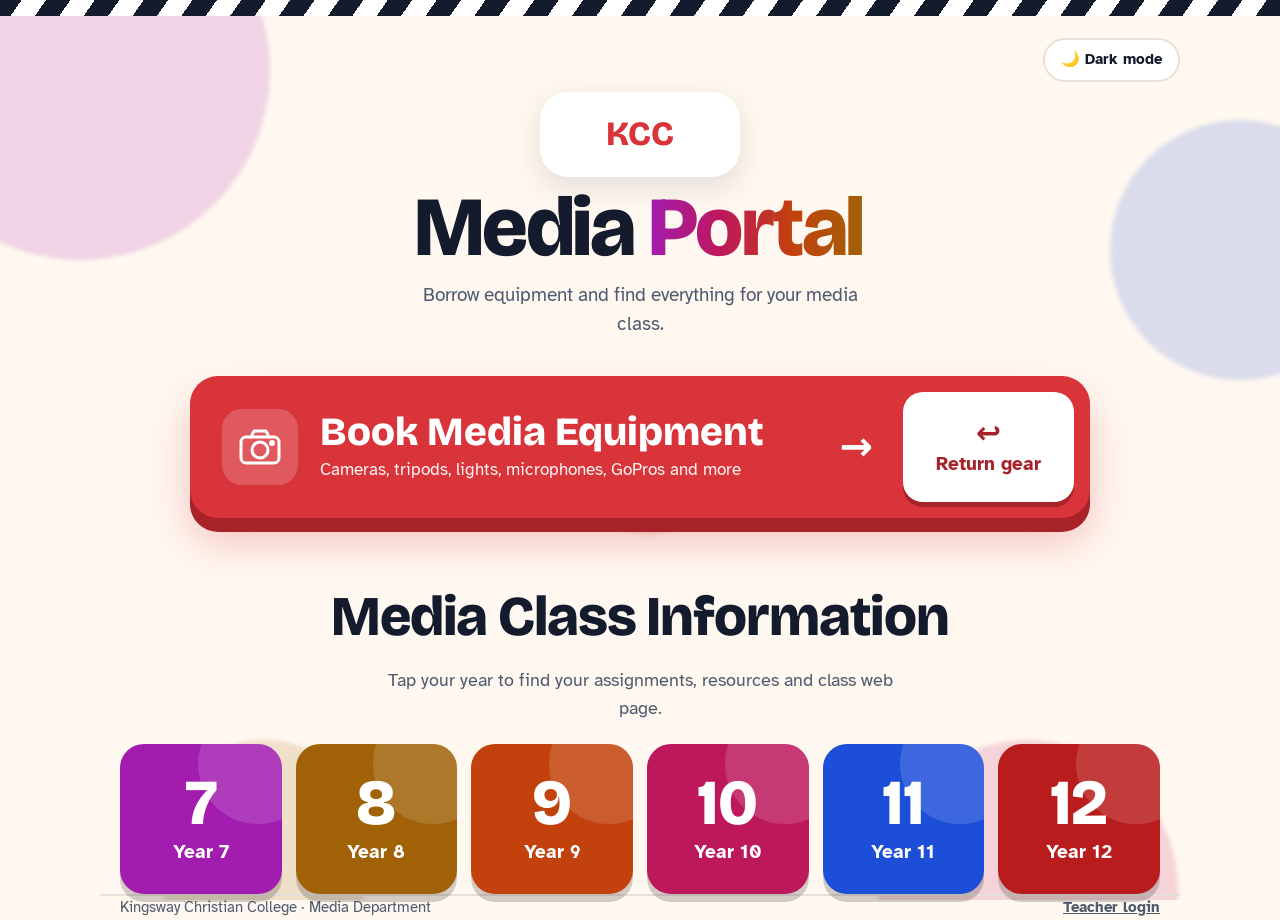
==== public/index.html @ 5bc5a053 "Centre year numbers and names" ====
<!DOCTYPE html>
<html lang="en-AU">
<head>
<meta charset="utf-8">
<meta name="viewport" content="width=device-width, initial-scale=1, viewport-fit=cover">
<title>KCC Media Portal</title>
<meta name="description" content="Kingsway Christian College Media Portal: book media equipment and find your year's media resources.">
<meta name="theme-color" content="#FFF8F0">
<link rel="preconnect" href="https://fonts.googleapis.com">
<link rel="preconnect" href="https://fonts.gstatic.com" crossorigin>
<link href="https://fonts.googleapis.com/css2?family=Bricolage+Grotesque:opsz,wght@12..96,600;12..96,800&family=Atkinson+Hyperlegible:wght@400;700&display=swap" rel="stylesheet">
<style>
/* =================================================================
   EASY EDITS
   - Year colours: change the --yN values below.
   - Links for each year: edit YEARS in the script at the bottom.
   - Logo: upload your school logo to the site as  kcc-logo.png
   ================================================================= */
:root{
  --y7:#A21CAF; --y7-soft:#FBE8FD;   /* magenta  */
  --y8:#A16207; --y8-soft:#FEF6D8;   /* gold     */
  --y9:#C2410C; --y9-soft:#FFEDE3;   /* orange   */
  --y10:#BE185D; --y10-soft:#FDE7F1; /* pink     */
  --y11:#1D4ED8; --y11-soft:#E4ECFE; /* blue     */
  --y12:#B91C1C; --y12-soft:#FDE6E6; /* red      */
  --staff:#334155; --staff-soft:#E8ECF2;

  --bg:#FFF8F0; --surface:#FFFFFF; --ink:#141B2D; --muted:#4E5A6E; --line:#E6E0D8;
  --brand:#D8343A; --brand-dark:#A8222A;
  --accent:var(--brand); --accent-soft:#FDEBEC;
  --display:"Bricolage Grotesque","Segoe UI",system-ui,sans-serif;
  --body:"Atkinson Hyperlegible","Segoe UI",system-ui,sans-serif;
  box-sizing:border-box;
  padding-top:env(safe-area-inset-top,0px); padding-bottom:env(safe-area-inset-bottom,0px);
}
@media (prefers-color-scheme: dark){
  :root:not([data-theme="light"]){
    --bg:#12141C; --surface:#1C2030; --ink:#F3F4F8; --muted:#B5BCCB; --line:#2E3447;
    --y7-soft:#3A1840; --y8-soft:#3A2E10; --y9-soft:#3F2010; --y10-soft:#3E1528; --y11-soft:#172649; --y12-soft:#3E1616; --staff-soft:#283042;
    --accent-soft:#3A1E21;
  }
}
:root[data-theme="dark"]{
  --bg:#12141C; --surface:#1C2030; --ink:#F3F4F8; --muted:#B5BCCB; --line:#2E3447;
  --y7-soft:#3A1840; --y8-soft:#3A2E10; --y9-soft:#3F2010; --y10-soft:#3E1528; --y11-soft:#172649; --y12-soft:#3E1616; --staff-soft:#283042;
  --accent-soft:#3A1E21;
}
*,*::before,*::after{box-sizing:border-box}
html{scroll-padding-top:env(safe-area-inset-top,0px)}
body{margin:0;background:var(--bg);color:var(--ink);font-family:var(--body);font-size:18px;line-height:1.55;overflow-x:hidden}
a{color:inherit}
:focus-visible{outline:4px solid var(--ink);outline-offset:3px;border-radius:8px}
.skip{position:absolute;left:12px;top:-60px;background:var(--ink);color:var(--bg);padding:10px 16px;border-radius:10px;z-index:10;font-weight:700}
.skip:focus{top:12px}

/* playful background shapes */
.bg-shapes{position:fixed;inset:0;z-index:-1;pointer-events:none;overflow:hidden}
.bg-shapes span{position:absolute;border-radius:50%;opacity:.16;filter:blur(2px)}
.bg-shapes .s1{width:380px;height:380px;background:var(--y7);top:-120px;left:-110px}
.bg-shapes .s2{width:260px;height:260px;background:var(--y11);top:120px;right:-90px}
.bg-shapes .s3{width:220px;height:220px;background:var(--y8);bottom:-60px;left:12%}
.bg-shapes .s4{width:300px;height:300px;background:var(--y10);bottom:-140px;right:8%}
.bg-shapes .s5{width:120px;height:120px;background:var(--y9);top:46%;left:46%}

.slate{height:16px;background:repeating-linear-gradient(-55deg,var(--ink) 0 20px,#fff 20px 40px)}
.wrap{max-width:1080px;margin:0 auto;padding:0 20px}

/* header */
header.top{padding:22px 0 0}
.toprow{display:flex;justify-content:flex-end;gap:10px}
.mode{border:2px solid var(--line);background:var(--surface);color:var(--ink);border-radius:999px;padding:8px 16px;font:inherit;font-size:15px;font-weight:700;cursor:pointer;min-height:44px}
.hero{text-align:center;padding:10px 0 6px}
.logo{width:200px;margin:0 auto 10px;border-radius:28px;background:#fff;box-shadow:0 10px 30px rgba(20,27,45,.12);display:grid;place-items:center;overflow:hidden;padding:16px 18px}
.logo img{display:block;width:100%;height:auto}
@media (max-width:560px){.logo{width:150px;padding:12px 14px}}
.logo .fallback{font-family:var(--display);font-weight:800;font-size:34px;color:var(--brand)}
.school{font-weight:700;letter-spacing:.14em;text-transform:uppercase;font-size:14px;color:var(--muted);margin:0}
h1{font-family:var(--display);font-weight:800;font-size:clamp(42px,8vw,84px);line-height:.98;letter-spacing:-.03em;margin:6px 0 12px}
h1 .pop{display:inline-block;background:linear-gradient(90deg,var(--y7),var(--y10),var(--y9),var(--y8));-webkit-background-clip:text;background-clip:text;color:transparent;padding-right:.04em}
.tag{max-width:40ch;margin:0 auto;color:var(--muted);font-size:19px}

/* the big booking button */
.book{display:grid;grid-template-columns:4fr 1fr;align-items:stretch;gap:14px;margin:30px auto 10px;max-width:900px;
  background:var(--brand);border-radius:28px;padding:16px;
  box-shadow:0 14px 0 var(--brand-dark),0 24px 40px rgba(216,52,58,.28)}
.book a{text-decoration:none;color:#fff}
.book-main{flex:1;display:flex;align-items:center;gap:22px;padding:14px 16px;border-radius:20px;min-height:110px;transition:background .12s, transform .12s}
.book-main:hover{background:rgba(255,255,255,.08)}
.book-main:active{transform:translateY(3px)}
.book .ic{width:76px;height:76px;flex:none;border-radius:20px;background:rgba(255,255,255,.18);display:grid;place-items:center}
.book .ic svg{width:48px;height:48px}
.book .txt{flex:1;text-align:left}
.book b{display:block;font-family:var(--display);font-weight:800;font-size:clamp(26px,4.4vw,40px);line-height:1.05}
.book small{display:block;font-size:17px;opacity:.95;margin-top:4px}
.book .go{font-size:40px;font-weight:800;flex:none}
.book-return{display:flex;flex-direction:column;align-items:center;justify-content:center;gap:6px;text-align:center;background:#fff;color:var(--brand-dark)!important;font-weight:800;font-size:19px;line-height:1.15;border-radius:20px;padding:12px 10px;min-height:64px;box-shadow:0 5px 0 var(--brand-dark);transition:transform .12s, box-shadow .12s}
.book-return span{font-size:30px;line-height:1}
.book-return:hover{transform:translateY(-1px)}
.book-return:active{transform:translateY(4px);box-shadow:0 1px 0 var(--brand-dark)}
.book a:focus-visible{outline:4px solid #fff;outline-offset:3px}
.quick{display:flex;justify-content:center;gap:12px;flex-wrap:wrap;margin:22px 0 0}
.quick a{display:inline-flex;align-items:center;gap:8px;background:var(--surface);border:2px solid var(--line);border-radius:999px;padding:12px 20px;text-decoration:none;font-weight:700;min-height:50px}
.quick a:hover{border-color:var(--ink)}

/* years */
section{padding:46px 0 0}
.big-h{font-size:clamp(34px,5.5vw,56px)!important}
h2{font-family:var(--display);font-weight:800;font-size:clamp(28px,4vw,40px);letter-spacing:-.02em;margin:0 0 6px;text-align:center}
.sub{color:var(--muted);text-align:center;margin:0 auto 22px;max-width:46ch}
.years{display:grid;grid-template-columns:repeat(auto-fill,minmax(150px,1fr));gap:14px}
@media (min-width:980px){.years{grid-template-columns:repeat(6,1fr)}}
.yr{appearance:none;border:0;cursor:pointer;font:inherit;text-align:center;align-items:center;border-radius:24px;padding:18px 18px 16px;min-height:150px;
  background:var(--c);color:#fff;display:flex;flex-direction:column;justify-content:center;gap:6px;position:relative;overflow:hidden;
  box-shadow:0 8px 0 rgba(0,0,0,.18);transition:transform .12s, box-shadow .12s}
.yr::after{content:"";position:absolute;width:120px;height:120px;border-radius:50%;background:rgba(255,255,255,.14);right:-36px;top:-40px}
.yr:hover{transform:translateY(-3px) rotate(-.6deg)}
.yr:active{transform:translateY(5px);box-shadow:0 3px 0 rgba(0,0,0,.18)}
.yr .num{font-family:var(--display);font-weight:800;font-size:64px;line-height:.9}
.yr .lbl{font-weight:700;font-size:19px}
.yr .lbl small{display:block;font-weight:400;font-size:14px;opacity:.95}
.yr[aria-pressed="true"]{outline:5px solid var(--ink);outline-offset:4px}

/* year panel */
.panel{margin-top:26px;border-radius:28px;background:var(--panel-soft,var(--surface));border:3px solid var(--panel-c,var(--line));padding:26px;display:none}
.panel.show{display:block;animation:pop .25s ease}
@keyframes pop{from{transform:translateY(8px);opacity:0}to{transform:none;opacity:1}}
.panel-head{display:flex;align-items:center;gap:16px;flex-wrap:wrap}
.badge{width:64px;height:64px;border-radius:18px;background:var(--panel-c);color:#fff;display:grid;place-items:center;font-family:var(--display);font-weight:800;font-size:30px;flex:none}
.panel h3{font-family:var(--display);font-weight:800;font-size:30px;margin:0;line-height:1.05}
.panel h3 small{display:block;font-family:var(--body);font-weight:400;font-size:16px;color:var(--muted);margin-top:4px}
.panel .book-yr{margin-left:auto;display:inline-flex;align-items:center;gap:10px;background:var(--panel-c);color:#fff;text-decoration:none;font-weight:700;border-radius:16px;padding:14px 22px;min-height:56px;font-size:18px;box-shadow:0 6px 0 rgba(0,0,0,.2)}
.panel .book-yr:active{transform:translateY(4px);box-shadow:0 2px 0 rgba(0,0,0,.2)}
.sec{font-family:var(--display);font-size:20px;margin:22px 0 0}
.cards{display:grid;grid-template-columns:repeat(auto-fill,minmax(230px,1fr));gap:14px;margin-top:10px}
.card{background:var(--surface);border-radius:20px;padding:18px;border:2px solid var(--line);text-decoration:none;display:block}
a.card:hover{border-color:var(--panel-c)}
.card .k{font-size:13px;font-weight:700;text-transform:uppercase;letter-spacing:.08em;color:var(--panel-c)}
:root[data-theme="dark"] .card .k{color:var(--ink)}
.card b{display:block;font-family:var(--display);font-size:20px;margin:4px 0 2px}
.card p{margin:0;color:var(--muted);font-size:16px}
.empty-card{border-style:dashed;background:transparent}

footer{margin:56px 0 30px;padding-top:20px;border-top:2px solid var(--line);display:flex;justify-content:space-between;gap:12px;flex-wrap:wrap;color:var(--muted);font-size:15px}
footer a{font-weight:700}
@media (max-width:560px){
  .book{grid-template-columns:1fr;padding:12px;gap:10px}
  .book-main{gap:14px;padding:10px;min-height:0;width:100%}
  .book-return{flex-direction:row;gap:10px;min-height:60px}
  .book-return span{font-size:22px}
  .book .go{display:none}
  .book .ic{width:60px;height:60px}
  .panel{padding:18px}
  .panel .book-yr{margin-left:0;width:100%;justify-content:center}
  .yr{min-height:124px}.yr .num{font-size:52px}
}
@media (prefers-reduced-motion:reduce){*{animation:none!important;transition:none!important}}
</style>
</head>
<body>
<a class="skip" href="#main">Skip to content</a>
<div class="bg-shapes" aria-hidden="true"><span class="s1"></span><span class="s2"></span><span class="s3"></span><span class="s4"></span><span class="s5"></span></div>
<div class="slate" aria-hidden="true"></div>

<header class="top wrap">
  <div class="toprow"><button class="mode" id="mode" aria-label="Switch light or dark mode">🌙 Dark mode</button></div>
  <div class="hero">
    <div class="logo"><img src="/kcc-logo.png" alt="Kingsway Christian College logo" onerror="this.replaceWith(Object.assign(document.createElement('span'),{className:'fallback',textContent:'KCC',ariaHidden:'true'}))"></div>
    <h1>Media <span class="pop">Portal</span></h1>
    <p class="tag">Borrow equipment and find everything for your media class.</p>
  </div>
</header>

<main id="main" class="wrap">
  <div class="book">
    <a class="book-main" href="/book/">
      <span class="ic" aria-hidden="true"><svg viewBox="0 0 48 48" fill="none" stroke="#fff" stroke-width="3" stroke-linecap="round" stroke-linejoin="round"><rect x="5" y="14" width="38" height="26" rx="5"/><path d="M15 14l3-6h12l3 6"/><circle cx="24" cy="27" r="8"/><circle cx="36" cy="20" r="1.5" fill="#fff"/></svg></span>
      <span class="txt"><b>Book Media Equipment</b><small>Cameras, tripods, lights, microphones, GoPros and more</small></span>
      <span class="go" aria-hidden="true">→</span>
    </a>
    <a class="book-return" href="/book/#return"><span aria-hidden="true">↩</span> Return gear</a>
  </div>

  <section id="years" aria-labelledby="yearsTitle">
    <h2 id="yearsTitle" class="big-h">Media Class Information</h2>
    <p class="sub">Tap your year to find your assignments, resources and class web page.</p>
    <div class="years" id="yearGrid"></div>
    <div class="panel" id="yearPanel" aria-live="polite"></div>
  </section>
</main>

<footer class="wrap">
  <span>Kingsway Christian College · Media Department</span>
  <a href="/book/#teacher">Teacher login</a>
</footer>

<script>
/* =================================================================
   YEAR GROUPS – edit the text and links here.
   Each link:  { title:"...", text:"...", url:"https://..." }
   ================================================================= */
const YEARS = {
  "7":  { assignments:[], resources:[], page:"" },
  "8":  { assignments:[], resources:[], page:"" },
  "9":  { assignments:[], resources:[], page:"" },
  "10": { assignments:[], resources:[], page:"" },
  "11": { assignments:[], resources:[], page:"" },
  "12": { assignments:[], resources:[], page:"" }
};
/* Example of filling one in:
   "10": { assignments:[{title:"Short film task", text:"Due Week 6", url:"https://..."}],
           resources:[{title:"Camera basics", text:"Slides", url:"https://..."}],
           page:"https://..." },                                                     */
const ORDER=["7","8","9","10","11","12"];
const $=s=>document.querySelector(s);
const esc=s=>String(s??"").replace(/[&<>"']/g,c=>({"&":"&amp;","<":"&lt;",">":"&gt;",'"':"&quot;","'":"&#39;"}[c]));
const store={get:k=>{try{return localStorage.getItem(k)}catch(e){return null}},set:(k,v)=>{try{localStorage.setItem(k,v)}catch(e){}}};

$("#yearGrid").innerHTML=ORDER.map(y=>`<button class="yr" style="--c:var(--y${y})" data-y="${y}" aria-pressed="false"><span class="num">${y}</span><span class="lbl">Year ${y}</span></button>`).join("");

function linkCards(kind,list){
  if(!list.length) return `<div class="card empty-card"><span class="k">${kind}s</span><b>Coming soon</b><p>Your teacher will add these here.</p></div>`;
  return list.map(l=>`<a class="card" href="${esc(l.url)}" target="_blank" rel="noopener"><span class="k">${kind}</span><b>${esc(l.title)}</b><p>${esc(l.text||"")}</p></a>`).join("");
}
function showYear(y,scroll){
  const Y=YEARS[y]; if(!Y) return;
  store.set("kcc-portal-year",y);
  document.querySelectorAll(".yr").forEach(b=>b.setAttribute("aria-pressed",b.dataset.y===y));
  const p=$("#yearPanel");
  p.style.setProperty("--panel-c",`var(--y${y})`); p.style.setProperty("--panel-soft",`var(--y${y}-soft)`);
  p.innerHTML=`<div class="panel-head"><span class="badge" aria-hidden="true">${y}</span><h3>Year ${y} Media</h3>
      ${Y.page?`<a class="book-yr" href="${esc(Y.page)}" target="_blank" rel="noopener">Open class web page <span aria-hidden="true">→</span></a>`:""}</div>
    <h4 class="sec">Assignments</h4><div class="cards">${linkCards("Assignment",Y.assignments)}</div>
    <h4 class="sec">Resources</h4><div class="cards">${linkCards("Resource",Y.resources)}</div>`;
  p.classList.add("show");
  if(scroll) p.scrollIntoView({behavior:matchMedia("(prefers-reduced-motion: reduce)").matches?"auto":"smooth",block:"nearest"});
}
document.querySelectorAll(".yr").forEach(b=>b.onclick=()=>showYear(b.dataset.y,true));
const saved=store.get("kcc-portal-year"); if(saved&&YEARS[saved]) showYear(saved,false);

/* light / dark switch */
const root=document.documentElement, modeBtn=$("#mode");
function setMode(m){ if(m) root.dataset.theme=m; else delete root.dataset.theme; store.set("kcc-portal-theme",m||"");
  const dark=m?m==="dark":matchMedia("(prefers-color-scheme: dark)").matches; modeBtn.textContent=dark?"☀️ Light mode":"🌙 Dark mode"; }
setMode(store.get("kcc-portal-theme")||"");
modeBtn.onclick=()=>{ const dark=root.dataset.theme?root.dataset.theme==="dark":matchMedia("(prefers-color-scheme: dark)").matches; setMode(dark?"light":"dark"); };
</script>
</body>
</html>
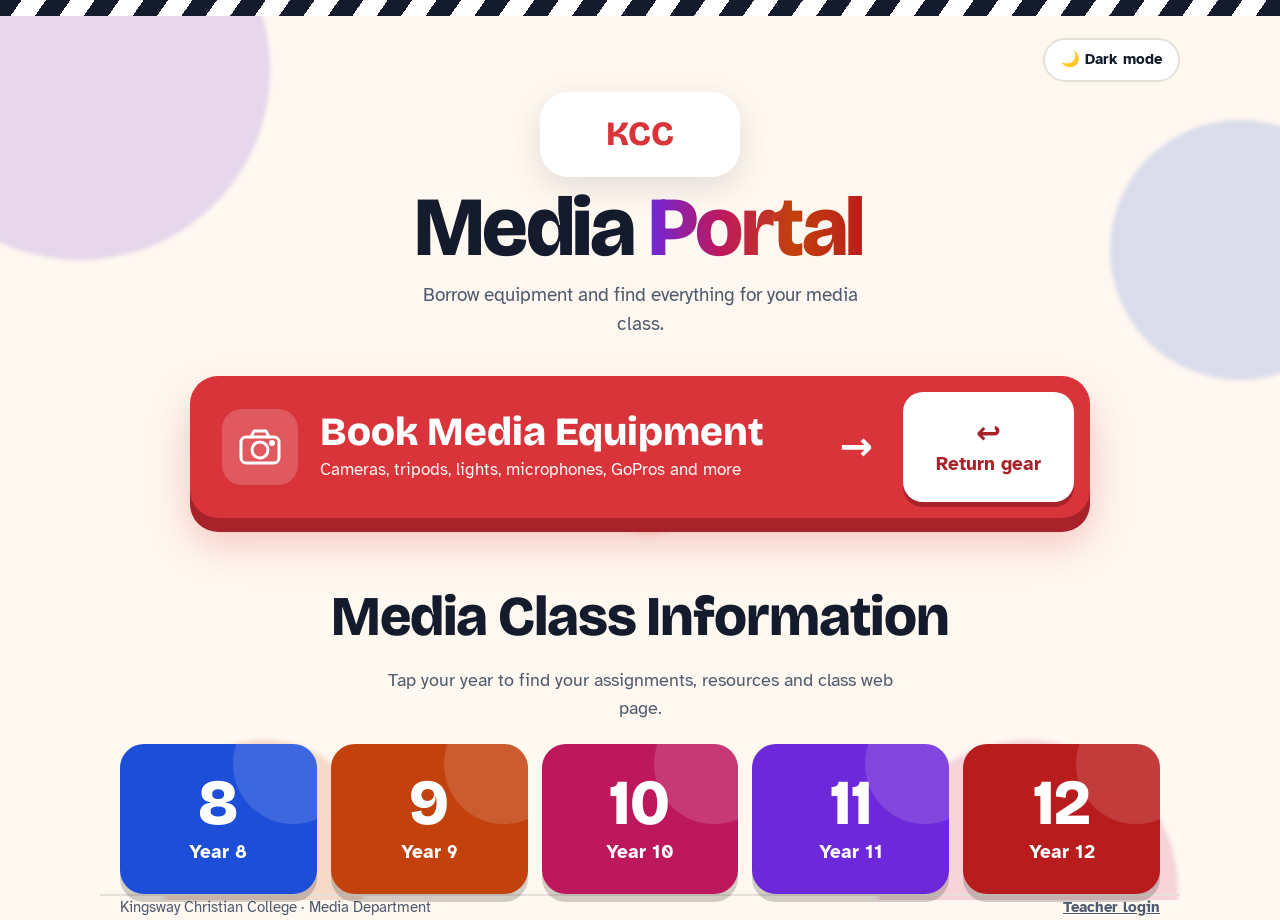
==== commit 731f8a97: "Update color variables and adjust layout styles" ====
--- a/public/index.html
+++ b/public/index.html
@@ -18,10 +18,10 @@
    ================================================================= */
 :root{
   --y7:#A21CAF; --y7-soft:#FBE8FD;   /* magenta  */
-  --y8:#A16207; --y8-soft:#FEF6D8;   /* gold     */
+  --y8:#1D4ED8; --y8-soft:#E4ECFE;   /* blue     */
   --y9:#C2410C; --y9-soft:#FFEDE3;   /* orange   */
   --y10:#BE185D; --y10-soft:#FDE7F1; /* pink     */
-  --y11:#1D4ED8; --y11-soft:#E4ECFE; /* blue     */
+  --y11:#6D28D9; --y11-soft:#EEE7FD; /* purple   */
   --y12:#B91C1C; --y12-soft:#FDE6E6; /* red      */
   --staff:#334155; --staff-soft:#E8ECF2;
 
@@ -36,13 +36,13 @@
 @media (prefers-color-scheme: dark){
   :root:not([data-theme="light"]){
     --bg:#12141C; --surface:#1C2030; --ink:#F3F4F8; --muted:#B5BCCB; --line:#2E3447;
-    --y7-soft:#3A1840; --y8-soft:#3A2E10; --y9-soft:#3F2010; --y10-soft:#3E1528; --y11-soft:#172649; --y12-soft:#3E1616; --staff-soft:#283042;
+    --y7-soft:#3A1840; --y8-soft:#172649; --y9-soft:#3F2010; --y10-soft:#3E1528; --y11-soft:#2B1A4A; --y12-soft:#3E1616; --staff-soft:#283042;
     --accent-soft:#3A1E21;
   }
 }
 :root[data-theme="dark"]{
   --bg:#12141C; --surface:#1C2030; --ink:#F3F4F8; --muted:#B5BCCB; --line:#2E3447;
-  --y7-soft:#3A1840; --y8-soft:#3A2E10; --y9-soft:#3F2010; --y10-soft:#3E1528; --y11-soft:#172649; --y12-soft:#3E1616; --staff-soft:#283042;
+  --y7-soft:#3A1840; --y8-soft:#172649; --y9-soft:#3F2010; --y10-soft:#3E1528; --y11-soft:#2B1A4A; --y12-soft:#3E1616; --staff-soft:#283042;
   --accent-soft:#3A1E21;
 }
 *,*::before,*::after{box-sizing:border-box}
@@ -56,9 +56,9 @@
 /* playful background shapes */
 .bg-shapes{position:fixed;inset:0;z-index:-1;pointer-events:none;overflow:hidden}
 .bg-shapes span{position:absolute;border-radius:50%;opacity:.16;filter:blur(2px)}
-.bg-shapes .s1{width:380px;height:380px;background:var(--y7);top:-120px;left:-110px}
-.bg-shapes .s2{width:260px;height:260px;background:var(--y11);top:120px;right:-90px}
-.bg-shapes .s3{width:220px;height:220px;background:var(--y8);bottom:-60px;left:12%}
+.bg-shapes .s1{width:380px;height:380px;background:var(--y11);top:-120px;left:-110px}
+.bg-shapes .s2{width:260px;height:260px;background:var(--y8);top:120px;right:-90px}
+.bg-shapes .s3{width:220px;height:220px;background:var(--y9);bottom:-60px;left:12%}
 .bg-shapes .s4{width:300px;height:300px;background:var(--y10);bottom:-140px;right:8%}
 .bg-shapes .s5{width:120px;height:120px;background:var(--y9);top:46%;left:46%}
 
@@ -76,7 +76,7 @@
 .logo .fallback{font-family:var(--display);font-weight:800;font-size:34px;color:var(--brand)}
 .school{font-weight:700;letter-spacing:.14em;text-transform:uppercase;font-size:14px;color:var(--muted);margin:0}
 h1{font-family:var(--display);font-weight:800;font-size:clamp(42px,8vw,84px);line-height:.98;letter-spacing:-.03em;margin:6px 0 12px}
-h1 .pop{display:inline-block;background:linear-gradient(90deg,var(--y7),var(--y10),var(--y9),var(--y8));-webkit-background-clip:text;background-clip:text;color:transparent;padding-right:.04em}
+h1 .pop{display:inline-block;background:linear-gradient(90deg,var(--y11),var(--y10),var(--y9),var(--y12));-webkit-background-clip:text;background-clip:text;color:transparent;padding-right:.04em}
 .tag{max-width:40ch;margin:0 auto;color:var(--muted);font-size:19px}
 
 /* the big booking button */
@@ -108,7 +108,7 @@
 h2{font-family:var(--display);font-weight:800;font-size:clamp(28px,4vw,40px);letter-spacing:-.02em;margin:0 0 6px;text-align:center}
 .sub{color:var(--muted);text-align:center;margin:0 auto 22px;max-width:46ch}
 .years{display:grid;grid-template-columns:repeat(auto-fill,minmax(150px,1fr));gap:14px}
-@media (min-width:980px){.years{grid-template-columns:repeat(6,1fr)}}
+@media (min-width:980px){.years{grid-template-columns:repeat(5,1fr)}}
 .yr{appearance:none;border:0;cursor:pointer;font:inherit;text-align:center;align-items:center;border-radius:24px;padding:18px 18px 16px;min-height:150px;
   background:var(--c);color:#fff;display:flex;flex-direction:column;justify-content:center;gap:6px;position:relative;overflow:hidden;
   box-shadow:0 8px 0 rgba(0,0,0,.18);transition:transform .12s, box-shadow .12s}
@@ -199,7 +199,6 @@
    Each link:  { title:"...", text:"...", url:"https://..." }
    ================================================================= */
 const YEARS = {
-  "7":  { assignments:[], resources:[], page:"" },
   "8":  { assignments:[], resources:[], page:"" },
   "9":  { assignments:[], resources:[], page:"" },
   "10": { assignments:[], resources:[], page:"" },
@@ -210,7 +209,7 @@
    "10": { assignments:[{title:"Short film task", text:"Due Week 6", url:"https://..."}],
            resources:[{title:"Camera basics", text:"Slides", url:"https://..."}],
            page:"https://..." },                                                     */
-const ORDER=["7","8","9","10","11","12"];
+const ORDER=["8","9","10","11","12"];
 const $=s=>document.querySelector(s);
 const esc=s=>String(s??"").replace(/[&<>"']/g,c=>({"&":"&amp;","<":"&lt;",">":"&gt;",'"':"&quot;","'":"&#39;"}[c]));
 const store={get:k=>{try{return localStorage.getItem(k)}catch(e){return null}},set:(k,v)=>{try{localStorage.setItem(k,v)}catch(e){}}};
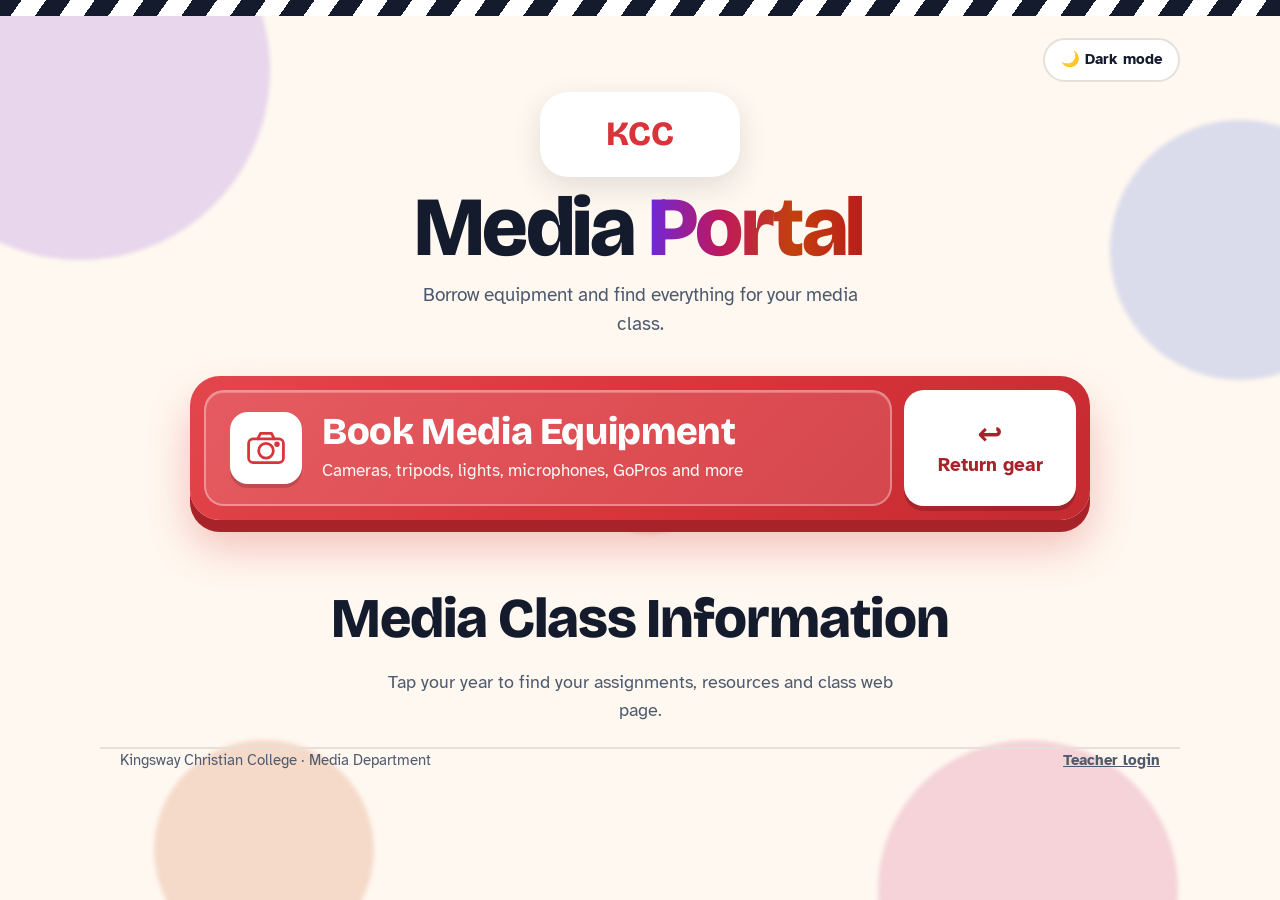
==== commit 7a7b2dc3: "New red button design; year content from content.js Updated styles for the booking section and card " ====
--- a/public/index.html
+++ b/public/index.html
@@ -80,23 +80,26 @@
 .tag{max-width:40ch;margin:0 auto;color:var(--muted);font-size:19px}
 
 /* the big booking button */
-.book{display:grid;grid-template-columns:4fr 1fr;align-items:stretch;gap:14px;margin:30px auto 10px;max-width:900px;
-  background:var(--brand);border-radius:28px;padding:16px;
-  box-shadow:0 14px 0 var(--brand-dark),0 24px 40px rgba(216,52,58,.28)}
+.book{display:grid;grid-template-columns:4fr 1fr;gap:12px;margin:30px auto 10px;max-width:900px;
+  background:linear-gradient(135deg,#E2464C,var(--brand) 55%,#C42A31);border-radius:30px;padding:14px;
+  box-shadow:0 12px 0 var(--brand-dark),0 26px 44px rgba(216,52,58,.30)}
 .book a{text-decoration:none;color:#fff}
-.book-main{flex:1;display:flex;align-items:center;gap:22px;padding:14px 16px;border-radius:20px;min-height:110px;transition:background .12s, transform .12s}
-.book-main:hover{background:rgba(255,255,255,.08)}
+.book-main{display:flex;align-items:center;gap:20px;padding:20px 24px;border-radius:20px;min-height:116px;
+  background:rgba(255,255,255,.12);border:2px solid rgba(255,255,255,.35);box-shadow:inset 0 1px 0 rgba(255,255,255,.25);
+  transition:background .15s, transform .12s}
+.book-main:hover{background:rgba(255,255,255,.2)}
 .book-main:active{transform:translateY(3px)}
-.book .ic{width:76px;height:76px;flex:none;border-radius:20px;background:rgba(255,255,255,.18);display:grid;place-items:center}
-.book .ic svg{width:48px;height:48px}
+.book .ic{width:72px;height:72px;flex:none;border-radius:18px;background:#fff;display:grid;place-items:center;box-shadow:0 4px 0 rgba(0,0,0,.15)}
+.book .ic svg{width:44px;height:44px}
+.book .ic svg *{stroke:var(--brand)}
+.book .ic svg circle:last-child{fill:var(--brand)}
 .book .txt{flex:1;text-align:left}
-.book b{display:block;font-family:var(--display);font-weight:800;font-size:clamp(26px,4.4vw,40px);line-height:1.05}
-.book small{display:block;font-size:17px;opacity:.95;margin-top:4px}
-.book .go{font-size:40px;font-weight:800;flex:none}
-.book-return{display:flex;flex-direction:column;align-items:center;justify-content:center;gap:6px;text-align:center;background:#fff;color:var(--brand-dark)!important;font-weight:800;font-size:19px;line-height:1.15;border-radius:20px;padding:12px 10px;min-height:64px;box-shadow:0 5px 0 var(--brand-dark);transition:transform .12s, box-shadow .12s}
+.book b{display:block;font-family:var(--display);font-weight:800;font-size:clamp(26px,4.2vw,38px);line-height:1.05;letter-spacing:-.01em}
+.book small{display:block;font-size:17px;opacity:.95;margin-top:6px}
+.book-return{display:flex;flex-direction:column;align-items:center;justify-content:center;gap:6px;text-align:center;background:#fff;color:var(--brand-dark)!important;font-weight:800;font-size:19px;line-height:1.15;border-radius:20px;padding:12px 10px;min-height:64px;box-shadow:0 5px 0 rgba(0,0,0,.18);transition:transform .12s, box-shadow .12s}
 .book-return span{font-size:30px;line-height:1}
-.book-return:hover{transform:translateY(-1px)}
-.book-return:active{transform:translateY(4px);box-shadow:0 1px 0 var(--brand-dark)}
+.book-return:hover{transform:translateY(-2px)}
+.book-return:active{transform:translateY(4px);box-shadow:0 1px 0 rgba(0,0,0,.18)}
 .book a:focus-visible{outline:4px solid #fff;outline-offset:3px}
 .quick{display:flex;justify-content:center;gap:12px;flex-wrap:wrap;margin:22px 0 0}
 .quick a{display:inline-flex;align-items:center;gap:8px;background:var(--surface);border:2px solid var(--line);border-radius:999px;padding:12px 20px;text-decoration:none;font-weight:700;min-height:50px}
@@ -138,6 +141,8 @@
 :root[data-theme="dark"] .card .k{color:var(--ink)}
 .card b{display:block;font-family:var(--display);font-size:20px;margin:4px 0 2px}
 .card p{margin:0;color:var(--muted);font-size:16px}
+.card.has-img{padding-top:0;overflow:hidden}
+.card-img{display:block;width:calc(100% + 36px);margin:0 -18px 14px;aspect-ratio:16/9;object-fit:cover;background:var(--line)}
 .empty-card{border-style:dashed;background:transparent}
 
 footer{margin:56px 0 30px;padding-top:20px;border-top:2px solid var(--line);display:flex;justify-content:space-between;gap:12px;flex-wrap:wrap;color:var(--muted);font-size:15px}
@@ -147,7 +152,6 @@
   .book-main{gap:14px;padding:10px;min-height:0;width:100%}
   .book-return{flex-direction:row;gap:10px;min-height:60px}
   .book-return span{font-size:22px}
-  .book .go{display:none}
   .book .ic{width:60px;height:60px}
   .panel{padding:18px}
   .panel .book-yr{margin-left:0;width:100%;justify-content:center}
@@ -175,7 +179,6 @@
     <a class="book-main" href="/book/">
       <span class="ic" aria-hidden="true"><svg viewBox="0 0 48 48" fill="none" stroke="#fff" stroke-width="3" stroke-linecap="round" stroke-linejoin="round"><rect x="5" y="14" width="38" height="26" rx="5"/><path d="M15 14l3-6h12l3 6"/><circle cx="24" cy="27" r="8"/><circle cx="36" cy="20" r="1.5" fill="#fff"/></svg></span>
       <span class="txt"><b>Book Media Equipment</b><small>Cameras, tripods, lights, microphones, GoPros and more</small></span>
-      <span class="go" aria-hidden="true">→</span>
     </a>
     <a class="book-return" href="/book/#return"><span aria-hidden="true">↩</span> Return gear</a>
   </div>
@@ -193,23 +196,14 @@
   <a href="/book/#teacher">Teacher login</a>
 </footer>
 
+<script src="/content.js"></script>
 <script>
 /* =================================================================
    YEAR GROUPS – edit the text and links here.
    Each link:  { title:"...", text:"...", url:"https://..." }
    ================================================================= */
-const YEARS = {
-  "8":  { assignments:[], resources:[], page:"" },
-  "9":  { assignments:[], resources:[], page:"" },
-  "10": { assignments:[], resources:[], page:"" },
-  "11": { assignments:[], resources:[], page:"" },
-  "12": { assignments:[], resources:[], page:"" }
-};
-/* Example of filling one in:
-   "10": { assignments:[{title:"Short film task", text:"Due Week 6", url:"https://..."}],
-           resources:[{title:"Camera basics", text:"Slides", url:"https://..."}],
-           page:"https://..." },                                                     */
-const ORDER=["8","9","10","11","12"];
+const YEARS = (window.PORTAL&&window.PORTAL.years)||{};   /* edit content.js to change these */
+const ORDER=["8","9","10","11","12"].filter(y=>YEARS[y]);
 const $=s=>document.querySelector(s);
 const esc=s=>String(s??"").replace(/[&<>"']/g,c=>({"&":"&amp;","<":"&lt;",">":"&gt;",'"':"&quot;","'":"&#39;"}[c]));
 const store={get:k=>{try{return localStorage.getItem(k)}catch(e){return null}},set:(k,v)=>{try{localStorage.setItem(k,v)}catch(e){}}};
@@ -218,10 +212,10 @@
 
 function linkCards(kind,list){
   if(!list.length) return `<div class="card empty-card"><span class="k">${kind}s</span><b>Coming soon</b><p>Your teacher will add these here.</p></div>`;
-  return list.map(l=>`<a class="card" href="${esc(l.url)}" target="_blank" rel="noopener"><span class="k">${kind}</span><b>${esc(l.title)}</b><p>${esc(l.text||"")}</p></a>`).join("");
+  return list.map(l=>`<a class="card${l.image?" has-img":""}" href="${esc(l.url)}"${/^https?:/.test(l.url||"")?' target="_blank" rel="noopener"':""}>${l.image?`<img class="card-img" src="${esc(l.image)}" alt="" loading="lazy">`:""}<span class="k">${kind}</span><b>${esc(l.title)}</b><p>${esc(l.text||"")}</p></a>`).join("");
 }
 function showYear(y,scroll){
-  const Y=YEARS[y]; if(!Y) return;
+  const Y=YEARS[y]; if(!Y) return; Y.assignments=Y.assignments||[]; Y.resources=Y.resources||[];
   store.set("kcc-portal-year",y);
   document.querySelectorAll(".yr").forEach(b=>b.setAttribute("aria-pressed",b.dataset.y===y));
   const p=$("#yearPanel");
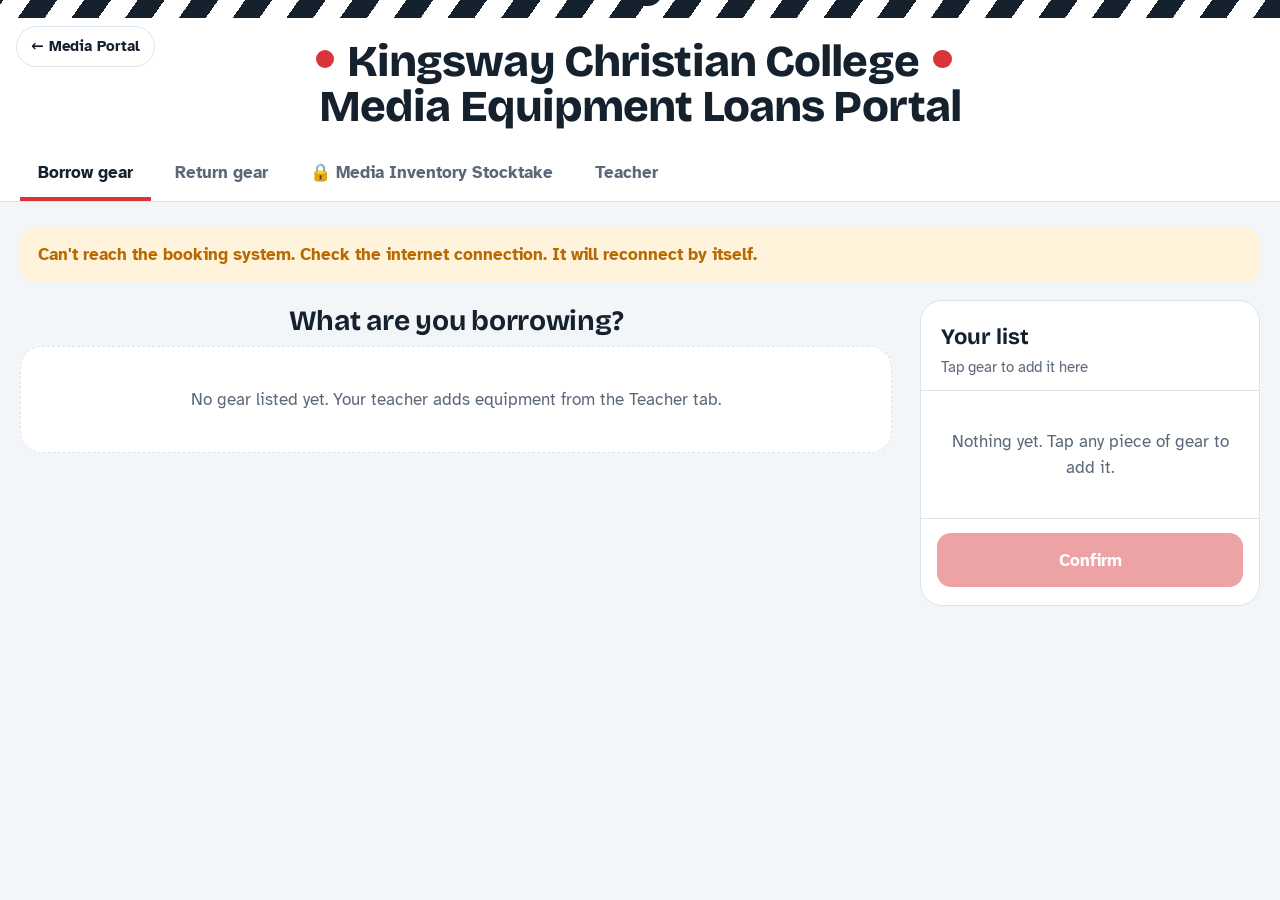
==== commit d3c11091: "Add files via upload" ====
--- a/public/index.html
+++ b/public/index.html
@@ -1,241 +1,2042 @@
 <!DOCTYPE html>
-<html lang="en-AU">
+<html lang="en-AU" data-theme="light">
 <head>
 <meta charset="utf-8">
 <meta name="viewport" content="width=device-width, initial-scale=1, viewport-fit=cover">
-<title>KCC Media Portal</title>
-<meta name="description" content="Kingsway Christian College Media Portal: book media equipment and find your year's media resources.">
-<meta name="theme-color" content="#FFF8F0">
-<link rel="preconnect" href="https://fonts.googleapis.com">
-<link rel="preconnect" href="https://fonts.gstatic.com" crossorigin>
-<link href="https://fonts.googleapis.com/css2?family=Bricolage+Grotesque:opsz,wght@12..96,600;12..96,800&family=Atkinson+Hyperlegible:wght@400;700&display=swap" rel="stylesheet">
+<title>Kingsway Christian College Media Equipment Loans Portal</title>
+<script src="/qrcode.js"></script>
+<script src="/jsQR.js"></script>
+<style>@font-face{font-family:"Bricolage Grotesque";font-style:normal;font-weight:500;font-display:swap;src:url([data-uri]) format("woff2")}@font-face{font-family:"Bricolage Grotesque";font-style:normal;font-weight:700;font-display:swap;src:url([data-uri]) format("woff2")}@font-face{font-family:"Bricolage Grotesque";font-style:normal;font-weight:800;font-display:swap;src:url([data-uri]) format("woff2")}@font-face{font-family:"Atkinson Hyperlegible";font-style:normal;font-weight:400;font-display:swap;src:url([data-uri]) format("woff2")}@font-face{font-family:"Atkinson Hyperlegible";font-style:normal;font-weight:700;font-display:swap;src:url([data-uri]) format("woff2")}</style>
 <style>
-/* =================================================================
-   EASY EDITS
-   - Year colours: change the --yN values below.
-   - Links for each year: edit YEARS in the script at the bottom.
-   - Logo: upload your school logo to the site as  kcc-logo.png
-   ================================================================= */
 :root{
-  --y7:#A21CAF; --y7-soft:#FBE8FD;   /* magenta  */
-  --y8:#1D4ED8; --y8-soft:#E4ECFE;   /* blue     */
-  --y9:#C2410C; --y9-soft:#FFEDE3;   /* orange   */
-  --y10:#BE185D; --y10-soft:#FDE7F1; /* pink     */
-  --y11:#6D28D9; --y11-soft:#EEE7FD; /* purple   */
-  --y12:#B91C1C; --y12-soft:#FDE6E6; /* red      */
-  --staff:#334155; --staff-soft:#E8ECF2;
-
-  --bg:#FFF8F0; --surface:#FFFFFF; --ink:#141B2D; --muted:#4E5A6E; --line:#E6E0D8;
-  --brand:#D8343A; --brand-dark:#A8222A;
-  --accent:var(--brand); --accent-soft:#FDEBEC;
-  --display:"Bricolage Grotesque","Segoe UI",system-ui,sans-serif;
-  --body:"Atkinson Hyperlegible","Segoe UI",system-ui,sans-serif;
+  --bg:#F3F6F9; --surface:#FFFFFF; --ink:#16212E; --muted:#5B6878; --line:#DCE3EA;
+  --rec:#D8343A; --rec-soft:#FDEBEC; --go:#1F8A5B; --go-soft:#E3F4EC; --warn:#B86A00; --warn-soft:#FFF3DC;
+  --sky:#2B6CB0; --sky-soft:#E6F0FA; --gp:#1A9BD7; --gp-soft:#E2F4FC;
+  --cam:#E8EEF8; --tri:#EAF4EE; --lit:#FFF4DA; --mic:#F6E9F3; --aud:#E9F2F5; --oth:#EFEFF3;
+  --radius-l:22px;
+  --display:"Bricolage Grotesque", "Segoe UI", system-ui, sans-serif;
+  --body:"Atkinson Hyperlegible", "Segoe UI", system-ui, sans-serif;
   box-sizing:border-box;
   padding-top:env(safe-area-inset-top,0px); padding-bottom:env(safe-area-inset-bottom,0px);
 }
 @media (prefers-color-scheme: dark){
   :root:not([data-theme="light"]){
-    --bg:#12141C; --surface:#1C2030; --ink:#F3F4F8; --muted:#B5BCCB; --line:#2E3447;
-    --y7-soft:#3A1840; --y8-soft:#172649; --y9-soft:#3F2010; --y10-soft:#3E1528; --y11-soft:#2B1A4A; --y12-soft:#3E1616; --staff-soft:#283042;
-    --accent-soft:#3A1E21;
+    --bg:#121821; --surface:#1B2430; --ink:#EEF2F6; --muted:#A3AFBD; --line:#2C3847;
+    --rec-soft:#3A1E21; --go-soft:#173326; --warn-soft:#3A2D14; --sky-soft:#1A2B40; --gp-soft:#16303D;
+    --cam:#223047; --tri:#1E3328; --lit:#3A3219; --mic:#36243A; --aud:#1D3139; --oth:#272B33;
   }
 }
 :root[data-theme="dark"]{
-  --bg:#12141C; --surface:#1C2030; --ink:#F3F4F8; --muted:#B5BCCB; --line:#2E3447;
-  --y7-soft:#3A1840; --y8-soft:#172649; --y9-soft:#3F2010; --y10-soft:#3E1528; --y11-soft:#2B1A4A; --y12-soft:#3E1616; --staff-soft:#283042;
-  --accent-soft:#3A1E21;
-}
+  --bg:#121821; --surface:#1B2430; --ink:#EEF2F6; --muted:#A3AFBD; --line:#2C3847;
+  --rec-soft:#3A1E21; --go-soft:#173326; --warn-soft:#3A2D14; --sky-soft:#1A2B40; --gp-soft:#16303D;
+  --cam:#223047; --tri:#1E3328; --lit:#3A3219; --mic:#36243A; --aud:#1D3139; --oth:#272B33;
+}
+html{scroll-padding-top:env(safe-area-inset-top,0px)}
 *,*::before,*::after{box-sizing:border-box}
-html{scroll-padding-top:env(safe-area-inset-top,0px)}
-body{margin:0;background:var(--bg);color:var(--ink);font-family:var(--body);font-size:18px;line-height:1.55;overflow-x:hidden}
-a{color:inherit}
-:focus-visible{outline:4px solid var(--ink);outline-offset:3px;border-radius:8px}
-.skip{position:absolute;left:12px;top:-60px;background:var(--ink);color:var(--bg);padding:10px 16px;border-radius:10px;z-index:10;font-weight:700}
-.skip:focus{top:12px}
-
-/* playful background shapes */
-.bg-shapes{position:fixed;inset:0;z-index:-1;pointer-events:none;overflow:hidden}
-.bg-shapes span{position:absolute;border-radius:50%;opacity:.16;filter:blur(2px)}
-.bg-shapes .s1{width:380px;height:380px;background:var(--y11);top:-120px;left:-110px}
-.bg-shapes .s2{width:260px;height:260px;background:var(--y8);top:120px;right:-90px}
-.bg-shapes .s3{width:220px;height:220px;background:var(--y9);bottom:-60px;left:12%}
-.bg-shapes .s4{width:300px;height:300px;background:var(--y10);bottom:-140px;right:8%}
-.bg-shapes .s5{width:120px;height:120px;background:var(--y9);top:46%;left:46%}
-
-.slate{height:16px;background:repeating-linear-gradient(-55deg,var(--ink) 0 20px,#fff 20px 40px)}
-.wrap{max-width:1080px;margin:0 auto;padding:0 20px}
-
-/* header */
-header.top{padding:22px 0 0}
-.toprow{display:flex;justify-content:flex-end;gap:10px}
-.mode{border:2px solid var(--line);background:var(--surface);color:var(--ink);border-radius:999px;padding:8px 16px;font:inherit;font-size:15px;font-weight:700;cursor:pointer;min-height:44px}
-.hero{text-align:center;padding:10px 0 6px}
-.logo{width:200px;margin:0 auto 10px;border-radius:28px;background:#fff;box-shadow:0 10px 30px rgba(20,27,45,.12);display:grid;place-items:center;overflow:hidden;padding:16px 18px}
-.logo img{display:block;width:100%;height:auto}
-@media (max-width:560px){.logo{width:150px;padding:12px 14px}}
-.logo .fallback{font-family:var(--display);font-weight:800;font-size:34px;color:var(--brand)}
-.school{font-weight:700;letter-spacing:.14em;text-transform:uppercase;font-size:14px;color:var(--muted);margin:0}
-h1{font-family:var(--display);font-weight:800;font-size:clamp(42px,8vw,84px);line-height:.98;letter-spacing:-.03em;margin:6px 0 12px}
-h1 .pop{display:inline-block;background:linear-gradient(90deg,var(--y11),var(--y10),var(--y9),var(--y12));-webkit-background-clip:text;background-clip:text;color:transparent;padding-right:.04em}
-.tag{max-width:40ch;margin:0 auto;color:var(--muted);font-size:19px}
-
-/* the big booking button */
-.book{display:grid;grid-template-columns:4fr 1fr;gap:12px;margin:30px auto 10px;max-width:900px;
-  background:linear-gradient(135deg,#E2464C,var(--brand) 55%,#C42A31);border-radius:30px;padding:14px;
-  box-shadow:0 12px 0 var(--brand-dark),0 26px 44px rgba(216,52,58,.30)}
-.book a{text-decoration:none;color:#fff}
-.book-main{display:flex;align-items:center;gap:20px;padding:20px 24px;border-radius:20px;min-height:116px;
-  background:rgba(255,255,255,.12);border:2px solid rgba(255,255,255,.35);box-shadow:inset 0 1px 0 rgba(255,255,255,.25);
-  transition:background .15s, transform .12s}
-.book-main:hover{background:rgba(255,255,255,.2)}
-.book-main:active{transform:translateY(3px)}
-.book .ic{width:72px;height:72px;flex:none;border-radius:18px;background:#fff;display:grid;place-items:center;box-shadow:0 4px 0 rgba(0,0,0,.15)}
-.book .ic svg{width:44px;height:44px}
-.book .ic svg *{stroke:var(--brand)}
-.book .ic svg circle:last-child{fill:var(--brand)}
-.book .txt{flex:1;text-align:left}
-.book b{display:block;font-family:var(--display);font-weight:800;font-size:clamp(26px,4.2vw,38px);line-height:1.05;letter-spacing:-.01em}
-.book small{display:block;font-size:17px;opacity:.95;margin-top:6px}
-.book-return{display:flex;flex-direction:column;align-items:center;justify-content:center;gap:6px;text-align:center;background:#fff;color:var(--brand-dark)!important;font-weight:800;font-size:19px;line-height:1.15;border-radius:20px;padding:12px 10px;min-height:64px;box-shadow:0 5px 0 rgba(0,0,0,.18);transition:transform .12s, box-shadow .12s}
-.book-return span{font-size:30px;line-height:1}
-.book-return:hover{transform:translateY(-2px)}
-.book-return:active{transform:translateY(4px);box-shadow:0 1px 0 rgba(0,0,0,.18)}
-.book a:focus-visible{outline:4px solid #fff;outline-offset:3px}
-.quick{display:flex;justify-content:center;gap:12px;flex-wrap:wrap;margin:22px 0 0}
-.quick a{display:inline-flex;align-items:center;gap:8px;background:var(--surface);border:2px solid var(--line);border-radius:999px;padding:12px 20px;text-decoration:none;font-weight:700;min-height:50px}
-.quick a:hover{border-color:var(--ink)}
-
-/* years */
-section{padding:46px 0 0}
-.big-h{font-size:clamp(34px,5.5vw,56px)!important}
-h2{font-family:var(--display);font-weight:800;font-size:clamp(28px,4vw,40px);letter-spacing:-.02em;margin:0 0 6px;text-align:center}
-.sub{color:var(--muted);text-align:center;margin:0 auto 22px;max-width:46ch}
-.years{display:grid;grid-template-columns:repeat(auto-fill,minmax(150px,1fr));gap:14px}
-@media (min-width:980px){.years{grid-template-columns:repeat(5,1fr)}}
-.yr{appearance:none;border:0;cursor:pointer;font:inherit;text-align:center;align-items:center;border-radius:24px;padding:18px 18px 16px;min-height:150px;
-  background:var(--c);color:#fff;display:flex;flex-direction:column;justify-content:center;gap:6px;position:relative;overflow:hidden;
-  box-shadow:0 8px 0 rgba(0,0,0,.18);transition:transform .12s, box-shadow .12s}
-.yr::after{content:"";position:absolute;width:120px;height:120px;border-radius:50%;background:rgba(255,255,255,.14);right:-36px;top:-40px}
-.yr:hover{transform:translateY(-3px) rotate(-.6deg)}
-.yr:active{transform:translateY(5px);box-shadow:0 3px 0 rgba(0,0,0,.18)}
-.yr .num{font-family:var(--display);font-weight:800;font-size:64px;line-height:.9}
-.yr .lbl{font-weight:700;font-size:19px}
-.yr .lbl small{display:block;font-weight:400;font-size:14px;opacity:.95}
-.yr[aria-pressed="true"]{outline:5px solid var(--ink);outline-offset:4px}
-
-/* year panel */
-.panel{margin-top:26px;border-radius:28px;background:var(--panel-soft,var(--surface));border:3px solid var(--panel-c,var(--line));padding:26px;display:none}
-.panel.show{display:block;animation:pop .25s ease}
-@keyframes pop{from{transform:translateY(8px);opacity:0}to{transform:none;opacity:1}}
-.panel-head{display:flex;align-items:center;gap:16px;flex-wrap:wrap}
-.badge{width:64px;height:64px;border-radius:18px;background:var(--panel-c);color:#fff;display:grid;place-items:center;font-family:var(--display);font-weight:800;font-size:30px;flex:none}
-.panel h3{font-family:var(--display);font-weight:800;font-size:30px;margin:0;line-height:1.05}
-.panel h3 small{display:block;font-family:var(--body);font-weight:400;font-size:16px;color:var(--muted);margin-top:4px}
-.panel .book-yr{margin-left:auto;display:inline-flex;align-items:center;gap:10px;background:var(--panel-c);color:#fff;text-decoration:none;font-weight:700;border-radius:16px;padding:14px 22px;min-height:56px;font-size:18px;box-shadow:0 6px 0 rgba(0,0,0,.2)}
-.panel .book-yr:active{transform:translateY(4px);box-shadow:0 2px 0 rgba(0,0,0,.2)}
-.sec{font-family:var(--display);font-size:20px;margin:22px 0 0}
-.cards{display:grid;grid-template-columns:repeat(auto-fill,minmax(230px,1fr));gap:14px;margin-top:10px}
-.card{background:var(--surface);border-radius:20px;padding:18px;border:2px solid var(--line);text-decoration:none;display:block}
-a.card:hover{border-color:var(--panel-c)}
-.card .k{font-size:13px;font-weight:700;text-transform:uppercase;letter-spacing:.08em;color:var(--panel-c)}
-:root[data-theme="dark"] .card .k{color:var(--ink)}
-.card b{display:block;font-family:var(--display);font-size:20px;margin:4px 0 2px}
-.card p{margin:0;color:var(--muted);font-size:16px}
-.card.has-img{padding-top:0;overflow:hidden}
-.card-img{display:block;width:calc(100% + 36px);margin:0 -18px 14px;aspect-ratio:16/9;object-fit:cover;background:var(--line)}
-.empty-card{border-style:dashed;background:transparent}
-
-footer{margin:56px 0 30px;padding-top:20px;border-top:2px solid var(--line);display:flex;justify-content:space-between;gap:12px;flex-wrap:wrap;color:var(--muted);font-size:15px}
-footer a{font-weight:700}
-@media (max-width:560px){
-  .book{grid-template-columns:1fr;padding:12px;gap:10px}
-  .book-main{gap:14px;padding:10px;min-height:0;width:100%}
-  .book-return{flex-direction:row;gap:10px;min-height:60px}
-  .book-return span{font-size:22px}
-  .book .ic{width:60px;height:60px}
-  .panel{padding:18px}
-  .panel .book-yr{margin-left:0;width:100%;justify-content:center}
-  .yr{min-height:124px}.yr .num{font-size:52px}
-}
-@media (prefers-reduced-motion:reduce){*{animation:none!important;transition:none!important}}
+body{margin:0;background:var(--bg);color:var(--ink);font-family:var(--body);font-size:17px;line-height:1.5;-webkit-tap-highlight-color:transparent}
+button,input,select{font:inherit;color:inherit}
+button{cursor:pointer}
+:focus-visible{outline:3px solid var(--sky);outline-offset:2px}
+
+.slate{height:18px;background:repeating-linear-gradient(-55deg,var(--ink) 0 22px,#fff 22px 44px)}
+header.top{background:var(--surface);border-bottom:1px solid var(--line)}
+.top-inner{max-width:1320px;margin:0 auto;padding:22px 20px 0}
+.brand h1{font-family:var(--display);font-weight:800;font-size:clamp(28px,4.4vw,44px);line-height:1.02;letter-spacing:-.02em;margin:0}
+.brand{text-align:center}
+.back-portal{position:absolute;left:16px;top:calc(26px + env(safe-area-inset-top,0px));font-weight:700;text-decoration:none;color:var(--ink);background:var(--surface);border:1.5px solid var(--line);border-radius:999px;padding:8px 14px;font-size:15px;z-index:2}
+@media (max-width:700px){.back-portal{position:static;display:inline-block;margin:12px 0 0 16px}}
+.rec-dot-mid{margin:0 0 0 .12em}
+.brand h1{position:relative}
+#catalog > h2,#catalog > .lede{text-align:center;margin-left:auto;margin-right:auto}
+#catalog > .toolbar{justify-content:center}
+.brand p{margin:6px 0 0;color:var(--muted);font-size:16px}
+.rec-dot{display:inline-block;width:.42em;height:.42em;border-radius:50%;background:var(--rec);margin-right:.28em;vertical-align:.18em}
+nav.tabs{max-width:1320px;margin:0 auto;padding:18px 20px 0;display:flex;gap:6px;overflow-x:auto}
+nav.tabs button{border:0;background:none;padding:12px 18px;font-weight:700;font-size:17px;color:var(--muted);border-bottom:4px solid transparent;white-space:nowrap;min-height:52px}
+nav.tabs button[aria-selected="true"]{color:var(--ink);border-bottom-color:var(--rec)}
+.badge[hidden]{display:none}
+.badge{display:inline-block;min-width:24px;padding:0 7px;margin-left:6px;border-radius:12px;background:var(--rec);color:#fff;font-size:13px;line-height:22px;text-align:center}
+
+main{max-width:1320px;margin:0 auto;padding:26px 20px 120px}
+section[hidden]{display:none}
+h2{font-family:var(--display);font-weight:700;font-size:28px;letter-spacing:-.01em;margin:0 0 4px}
+.lede{color:var(--muted);margin:0 0 20px;max-width:62ch}
+
+/* Borrow layout: catalogue + basket on the right */
+.borrow{display:grid;grid-template-columns:minmax(0,1fr) 340px;gap:28px;align-items:start}
+@media (max-width:1000px){.borrow{grid-template-columns:minmax(0,1fr)}}
+@media (max-width:520px){.grid{grid-template-columns:repeat(2,1fr);gap:10px}.tile{min-height:200px}.tile .art{height:96px}.tile .art svg{width:76px;height:76px}.tile .name{font-size:16px}}
+.toolbar{display:flex;gap:10px;flex-wrap:wrap;align-items:center;margin-bottom:14px}
+.search{flex:1;min-width:220px;max-width:460px;padding:14px 16px;border:1.5px solid var(--line);border-radius:12px;background:var(--surface);min-height:54px;font-size:17px}
+.chips{display:flex;gap:8px;overflow-x:auto;padding-bottom:6px;margin-bottom:18px}
+.chip{border:1.5px solid var(--line);background:var(--surface);border-radius:999px;padding:9px 16px;font-weight:700;min-height:46px;white-space:nowrap}
+.back{display:inline-flex;align-items:center;gap:8px;border:1.5px solid var(--line);background:var(--surface);border-radius:14px;padding:10px 18px 10px 12px;font-weight:700;min-height:52px;margin-bottom:18px}
+.back svg{width:22px;height:22px}
+.sec-h{font-family:var(--display);font-weight:700;font-size:21px;margin:28px 0 12px;display:flex;align-items:baseline;gap:10px}
+.sec-stack{flex-direction:column;align-items:flex-start;gap:2px}
+.chk{display:flex;gap:10px;align-items:flex-start;margin:8px 0;font-size:15px}
+.chk input{width:22px;height:22px;flex:none;accent-color:var(--go)}
+.pa-left{display:flex;gap:8px;flex-wrap:wrap}
+.scan-sheet{max-width:560px;padding:0;display:flex;flex-direction:column}
+.scan-body{padding:16px 24px;overflow:auto}
+.scan-cam{position:relative;border-radius:18px;overflow:hidden;background:#000;aspect-ratio:4/3}
+.scan-cam video{width:100%;height:100%;object-fit:cover;display:block}
+.scan-frame{position:absolute;inset:18%;border:4px solid rgba(255,255,255,.85);border-radius:16px}
+.scan-flash{position:absolute;inset:0;background:rgba(31,138,91,.45);opacity:0;transition:opacity .25s;pointer-events:none}
+.scan-flash.on{opacity:1;transition:none}
+.scan-flash.bad{background:rgba(216,52,58,.45)}
+.scan-msg{margin:12px 0 6px;font-weight:700;text-align:center;min-height:1.5em}
+.scan-msg.ok{color:var(--go)} .scan-msg.bad{color:var(--rec)}
+.scan-list{list-style:none;margin:0;padding:0}
+.scan-list li{display:flex;justify-content:space-between;gap:10px;padding:8px 2px;border-top:1px solid var(--line)}
+.scan-list li b{color:var(--go)}
+#printSheet{display:none}
+@media print{
+  @page{margin:10mm}
+  body.printing > *:not(#printSheet){display:none!important}
+  body.printing #printSheet{display:grid!important;grid-template-columns:repeat(4,1fr);gap:4mm}
+  body.printing{background:#fff!important;padding:0!important}
+}
+.qr-tag{border:1px dashed #999;border-radius:3mm;padding:2.5mm;display:flex;flex-direction:column;align-items:center;text-align:center;break-inside:avoid;font-family:var(--body);color:#000}
+.qr-tag svg{width:28mm;height:28mm}
+.qr-tag b{font-size:9pt;line-height:1.15;margin-top:1.5mm}
+.qr-tag small{font-size:7pt;color:#444}
+.other-box{margin-top:22px;padding:16px;border:1.5px dashed var(--line);border-radius:16px;background:var(--bg)}
+.other-box label{display:block;font-weight:700;margin-bottom:8px}
+.other-row{display:flex;gap:10px}
+.other-row input{flex:1;min-width:0;padding:12px 14px;border:1.5px solid var(--line);border-radius:12px;background:var(--surface);min-height:52px;font-size:17px}
+.qty-pick{display:flex;align-items:center;gap:6px;border:1.5px solid var(--line);border-radius:12px;background:var(--surface);padding:0 6px}
+.qty-pick button{width:40px;height:40px;border-radius:50%;border:0;background:var(--bg);font-size:20px;font-weight:700}
+.qty-pick span{min-width:22px;text-align:center;font-weight:700}
+.other-list{display:flex;flex-wrap:wrap;gap:8px;margin-top:12px}
+.chip-on{display:inline-flex;align-items:center;gap:6px;background:var(--rec-soft);color:var(--rec);font-weight:700;border-radius:999px;padding:6px 6px 6px 14px}
+.chip-on button{border:0;background:var(--surface);color:var(--rec);width:30px;height:30px;border-radius:50%;font-weight:800}
+.emo{font-size:64px;line-height:1}
+.bi .emo,.unit .emo,.inv-row .emo{font-size:26px}
+.loan .emo{font-size:36px}
+.tile.row .emo{font-size:32px}
+.folder .emo{font-size:80px;flex:none;width:110px;text-align:center}
+.folder.row .emo{font-size:40px;width:52px}
+.sub-note{font-family:var(--body);font-weight:400;font-size:15px;color:var(--muted)}
+.sub-h{font-family:var(--display);font-weight:700;font-size:17px;color:var(--muted);margin:22px 0 10px}
+.sec-h small{font-family:var(--body);font-weight:400;font-size:15px;color:var(--muted)}
+.grid{display:grid;grid-template-columns:repeat(auto-fill,minmax(180px,1fr));gap:14px}
+
+.tile{position:relative;display:flex;flex-direction:column;text-align:left;border:2px solid var(--line);background:var(--surface);border-radius:var(--radius-l);overflow:hidden;min-height:228px;cursor:pointer;user-select:none;transition:border-color .15s,transform .1s}
+.tile:active{transform:scale(.98)}
+.tile .art{height:120px;display:grid;place-items:center}
+.tile .art svg{width:96px;height:96px}
+.art img,.ico img{width:auto;object-fit:contain}
+.bi .ico img,.unit .ico img,.inv-row .ico img{height:38px}
+.loan .ico img{height:56px}
+.tile.row .art img{height:52px}
+.tile .art img{height:108px}
+.tile .info{padding:10px 14px 14px}
+.tile .name{font-family:var(--display);font-weight:700;font-size:18px;line-height:1.15}
+.tile .note{font-size:14px;color:var(--muted);margin-top:2px}
+.tile .avail{font-size:14px;color:var(--muted);margin-top:4px}
+.tile .stepper{display:flex;align-items:center;gap:10px;margin-top:8px}
+.tile .stepper button{width:44px;height:44px;border-radius:50%;border:1.5px solid var(--line);background:var(--surface);font-size:22px;font-weight:700;line-height:1;padding:0}
+.tile .stepper span{font-weight:800;font-size:18px;min-width:22px;text-align:center}
+.tile.sel{border-color:var(--rec);box-shadow:0 0 0 3px var(--rec-soft)}
+.tile .tick{position:absolute;top:10px;right:10px;min-width:38px;height:38px;padding:0 8px;border-radius:19px;background:var(--rec);color:#fff;display:none;place-items:center;font-weight:800;font-size:17px}
+.tile.sel .tick{display:grid}
+.tile.out{opacity:.5}
+.tile.nl{cursor:default;opacity:.55;filter:grayscale(.6)}
+
+/* GoPro folder tile */
+.folder{grid-column:span 2;display:flex;align-items:center;gap:18px;border:2px solid var(--gp);background:var(--gp-soft);border-radius:var(--radius-l);padding:18px 22px;min-height:150px;text-align:left;cursor:pointer}
+.folder svg{width:110px;height:110px;flex:none}
+.folder b{font-family:var(--display);font-size:30px;display:block;line-height:1}
+.folder span{color:var(--muted);display:block;margin-top:6px}
+.folder .open{display:inline-block;margin-top:10px;background:var(--gp);color:#fff;border-radius:999px;padding:6px 14px;font-weight:700;font-size:15px}
+.folder .cnt{display:inline-block;margin-left:8px;background:var(--rec);color:#fff;border-radius:999px;padding:6px 12px;font-weight:700;font-size:15px}
+@media (max-width:480px){.folder{grid-column:span 1;flex-direction:column;align-items:flex-start}}
+
+.cat-kit,.cat-camera,.cat-lens,.cat-handycam{background:var(--cam)} .cat-tripod,.cat-rig{background:var(--tri)}
+.cat-light{background:var(--lit)} .cat-mic,.cat-mic-acc,.cat-audio-card{background:var(--mic)} .cat-audio,.cat-monitor,.cat-drone{background:var(--aud)}
+.cat-props{background:#F3EAF8} .cat-misc{background:#EDEFF3}
+.cat-power,.cat-charger,.cat-card,.cat-bag{background:var(--oth)}
+.cat-gopro,.cat-gp-power,.cat-gp-card,.cat-gp-acc{background:var(--gp-soft)}
+
+/* Unit picker */
+.unit-grid{display:grid;grid-template-columns:repeat(auto-fill,minmax(96px,1fr));gap:10px;margin:18px 0 6px}
+.up-extras{grid-template-columns:repeat(auto-fill,minmax(150px,1fr))}
+.up-extras .tile{min-height:200px}
+.up-extras .tile .art{height:92px}
+.up-extras .tile .art svg{width:72px;height:72px}
+.up-sec{font-family:var(--display);font-weight:700;font-size:18px;margin:18px 0 0}
+.up-sec + .unit-grid{margin-top:10px}
+.ub{border:2px solid var(--line);background:var(--bg);border-radius:16px;min-height:88px;padding:8px;display:flex;flex-direction:column;align-items:center;justify-content:center;gap:2px}
+.ub b{font-family:var(--display);font-size:30px;line-height:1}
+.ub span{font-size:13px;color:var(--muted);text-align:center;line-height:1.2}
+.ub[aria-pressed="true"]{border-color:var(--rec);background:var(--rec-soft)}
+.ub[aria-pressed="true"] span{color:var(--rec);font-weight:700}
+.ub:disabled{opacity:.4;cursor:not-allowed;border-style:dashed}
+.sheet.wide{max-width:720px}
+.sheet.pop{max-width:960px;padding:0;display:flex;flex-direction:column}
+.pop-h{display:flex;justify-content:space-between;align-items:flex-start;gap:12px;padding:22px 24px 14px;border-bottom:1px solid var(--line)}
+#gpBody{padding:0 24px 20px;overflow:auto}
+.pop-sub{display:block;font-family:var(--body);font-weight:400;font-size:15px;color:var(--muted);margin-top:2px}
+.folder .f-sub{color:var(--ink);font-weight:700;font-size:15px}
+.fgrid{display:grid;grid-template-columns:repeat(auto-fill,minmax(300px,1fr));gap:14px;margin-top:6px}
+.fgrid .folder{grid-column:auto;width:100%}
+.fgrid .folder:not(.f-kits) b{font-size:23px;line-height:1.1}
+.fgrid .folder:not(.f-kits) svg{width:88px;height:88px}
+.fgrid > .folder.f-kits{grid-column:1/-1}
+.folder[style]{border-color:var(--fc);background:var(--fs)}
+.folder[style] .open{background:var(--fc)}
+.folder[style] b{color:var(--ink)}
+.folder.f-cat svg,.folder.f-cat img{background:rgba(255,255,255,.75);border-radius:18px;padding:6px}
+.folder.f-nl{border-style:dashed}
+.folder img{height:110px;width:auto;flex:none}
+.folder.row img{height:52px}
+
+.grid > .folder.f-kits:not(.row){grid-column:1/-1;max-width:640px;min-height:180px}
+
+#gpBody .grid{grid-template-columns:repeat(auto-fill,minmax(160px,1fr))}
+@media (max-width:520px){#gpBody .grid{grid-template-columns:repeat(2,1fr);gap:10px}#gpBody,.pop-h,.pop-f{padding-left:16px;padding-right:16px}}
+.pop-f{padding:14px 24px 18px;border-top:1px solid var(--line);display:flex;justify-content:flex-end}
+/* Layout toggle + columns view */
+.seg{display:inline-flex;border:1.5px solid var(--line);border-radius:12px;overflow:hidden;background:var(--surface)}
+.seg button{border:0;background:none;padding:0 16px;min-height:50px;font-weight:700;color:var(--muted)}
+.seg button[aria-pressed="true"]{background:var(--ink);color:var(--surface)}
+.cols{display:grid;grid-template-columns:repeat(5,minmax(0,1fr));gap:12px;align-items:start}
+@media (max-width:1100px){.cols{grid-template-columns:repeat(3,minmax(0,1fr))}}
+@media (max-width:700px){.cols{grid-template-columns:repeat(2,minmax(0,1fr))}}
+@media (max-width:420px){.cols{grid-template-columns:minmax(0,1fr)}}
+.col{min-width:0}
+.col .folder.row{padding:10px}
+.col .folder.row b{font-size:15.5px;line-height:1.15;hyphens:auto;-webkit-hyphens:auto;overflow-wrap:break-word}
+.col .folder.row span{overflow-wrap:anywhere}
+/* Columns view uses the full screen width */
+body.wide main,body.wide .top-inner,body.wide nav.tabs{max-width:1800px}
+body.wide .borrow{grid-template-columns:minmax(0,1fr) 300px;gap:20px}
+@media (max-width:1000px){body.wide .borrow{grid-template-columns:minmax(0,1fr)}}
+.col{background:var(--surface);border:1px solid var(--line);border-radius:var(--radius-l);padding:14px 12px}
+.col-h{font-family:var(--display);font-weight:800;font-size:20px;padding:0 4px 8px;border-bottom:3px solid var(--rec);margin-bottom:6px}
+.col-h small{display:block;font-family:var(--body);font-weight:400;font-size:13px;color:var(--muted)}
+.col-sub{font-weight:700;font-size:14px;color:var(--muted);margin:14px 4px 6px}
+.col .stack{display:flex;flex-direction:column;gap:8px}
+.tile.row{flex-direction:row;min-height:0;align-items:center;border-radius:14px}
+.tile.row .art{height:auto;width:50px;align-self:stretch;flex:none}
+.tile.row .art svg{width:44px;height:44px}
+.tile.row .info{padding:8px 10px}
+.tile.row .name{font-size:15px}
+.tile.row .note,.tile.row .avail{font-size:12.5px}
+.tile.row .tick{top:50%;transform:translateY(-50%);right:8px;min-width:30px;height:30px;font-size:14px}
+.tile.row.sel .info{padding-right:44px}
+.folder.row{grid-column:auto;min-height:0;padding:12px;gap:8px;border-radius:14px;flex-direction:column;align-items:flex-start;width:100%}
+.folder.row svg{width:52px;height:52px}
+.folder.row b{font-size:18px}
+.folder.row span{font-size:12.5px;margin-top:2px}
+.folder.row .open{margin-top:6px;padding:3px 10px;font-size:13px}
+.folder.row .cnt{padding:3px 10px;font-size:13px;margin-left:4px}
+
+/* Basket */
+.basket{position:sticky;top:16px;background:var(--surface);border:1px solid var(--line);border-radius:var(--radius-l);display:flex;flex-direction:column;max-height:calc(100vh - 32px)}
+.basket-h{padding:20px 20px 12px;border-bottom:1px solid var(--line)}
+.basket-h h3{font-family:var(--display);font-size:22px;margin:0}
+.basket-h p{margin:2px 0 0;color:var(--muted);font-size:15px}
+.basket-list{list-style:none;margin:0;padding:8px 12px;overflow:auto;flex:1}
+.bi{display:grid;grid-template-columns:44px 1fr auto;gap:10px;align-items:center;padding:8px;border-radius:12px}
+.bi + .bi{border-top:1px solid var(--line)}
+.bi .ico{width:44px;height:44px;border-radius:10px;display:grid;place-items:center}
+.bi .ico svg{width:32px;height:32px}
+.bi .nm{font-weight:700;line-height:1.2}
+.bi .nt{font-size:13px;color:var(--muted)}
+.bi-ctl{display:flex;align-items:center;gap:6px;margin-top:6px}
+.rnd{width:38px;height:38px;border-radius:50%;border:1.5px solid var(--line);background:var(--surface);font-size:20px;font-weight:700;line-height:1;display:grid;place-items:center;padding:0}
+.bi-ctl span{min-width:22px;text-align:center;font-weight:700}
+.x{width:44px;height:44px;border-radius:50%;border:0;background:var(--rec-soft);color:var(--rec);font-size:20px;font-weight:800}
+.basket-empty{padding:30px 16px;text-align:center;color:var(--muted)}
+.basket-f{padding:14px 16px 18px;border-top:1px solid var(--line)}
+.basket-f .btn{width:100%}
+.close-sheet{display:none}
+.mbar{display:none}
+@media (max-width:1000px){
+  .basket{position:fixed;left:0;right:0;bottom:0;top:auto;max-height:80vh;border-radius:22px 22px 0 0;z-index:15;transform:translateY(105%);transition:transform .25s ease;padding-bottom:env(safe-area-inset-bottom,0px);box-shadow:0 -10px 40px rgba(22,33,46,.18)}
+  .basket.open{transform:none}
+  .close-sheet{display:block;position:absolute;right:14px;top:14px}
+  .mbar{display:flex;position:fixed;left:0;right:0;bottom:0;gap:12px;align-items:center;background:var(--surface);border-top:1px solid var(--line);padding:12px 16px calc(12px + env(safe-area-inset-bottom,0px));z-index:10;box-shadow:0 -8px 30px rgba(22,33,46,.08)}
+  .mbar[hidden]{display:none}
+  .mbar div{flex:1;font-weight:700}
+}
+
+.btn{border:0;border-radius:14px;padding:14px 24px;font-weight:700;font-size:17px;min-height:54px}
+.btn-rec{background:var(--rec);color:#fff}
+.btn-ink{background:var(--ink);color:var(--surface)}
+.btn-ghost{background:transparent;border:1.5px solid var(--line)}
+.btn-go{background:var(--go);color:#fff}
+.btn:disabled{opacity:.45;cursor:not-allowed}
+.btn-sm{padding:10px 16px;min-height:46px;font-size:15px;border-radius:12px}
+
+/* Dialog */
+.overlay{position:fixed;inset:0;background:rgba(22,33,46,.45);display:none;align-items:flex-end;justify-content:center;padding:16px;z-index:20}
+.overlay.show{display:flex}
+@media (min-width:700px){.overlay{align-items:center}}
+.sheet{background:var(--surface);border-radius:var(--radius-l);width:100%;max-width:520px;max-height:90vh;overflow:auto;padding:26px}
+.sheet h3{font-family:var(--display);font-size:26px;margin:0 0 6px}
+.field{display:block;margin:16px 0}
+.field label{display:block;font-weight:700;margin-bottom:6px}
+.field input{width:100%;padding:14px 16px;border:1.5px solid var(--line);border-radius:12px;background:var(--bg);min-height:54px;font-size:18px}
+.email-row{display:flex;align-items:stretch;border:1.5px solid var(--line);border-radius:12px;background:var(--bg);overflow:hidden}
+.email-row input{flex:1;min-width:0;border:0!important;border-radius:0!important;background:transparent!important}
+.email-row span{display:flex;align-items:center;padding:0 14px;background:var(--line);color:var(--ink);font-weight:700;font-size:15px;white-space:nowrap}
+.hint{display:block;color:var(--muted);margin-top:6px;font-size:14px}
+@media (max-width:480px){.email-row{flex-direction:column}.email-row span{padding:10px 14px}}
+.years{display:grid;grid-template-columns:repeat(4,1fr);gap:8px}
+.years button{border:1.5px solid var(--line);background:var(--bg);border-radius:12px;min-height:54px;font-weight:700}
+.years button[aria-pressed="true"]{background:var(--ink);color:var(--surface);border-color:var(--ink)}
+.dates{display:flex;gap:12px;margin:18px 0;padding:16px;border-radius:14px;background:var(--sky-soft)}
+.dates div{flex:1}
+.dates small{display:block;color:var(--muted);font-size:14px}
+.dates b{font-family:var(--display);font-size:19px}
+.picked{margin:10px 0 0;padding-left:20px;color:var(--muted)}
+.row-actions{display:flex;gap:10px;justify-content:flex-end;margin-top:20px;flex-wrap:wrap}
+.err{color:var(--rec);font-weight:700;margin-top:8px;min-height:1.5em}
+
+/* Loans list */
+.summary{display:flex;gap:12px;flex-wrap:wrap;margin-bottom:20px}
+.summary .stat{background:var(--surface);border:1px solid var(--line);border-radius:14px;padding:12px 18px}
+.summary .stat b{font-family:var(--display);font-size:26px;display:block;line-height:1.1}
+.summary .stat span{color:var(--muted);font-size:14px}
+.loan{display:grid;grid-template-columns:64px 1fr auto;gap:14px;align-items:center;background:var(--surface);border:1px solid var(--line);border-radius:16px;padding:12px 16px;margin-bottom:10px}
+.loan .ico{width:64px;height:64px;border-radius:14px;display:grid;place-items:center}
+.loan .ico svg{width:46px;height:46px}
+.loan .who{font-weight:700;font-size:18px}
+.loan .what{font-family:var(--display);font-weight:700}
+.loan .meta{color:var(--muted);font-size:15px}
+.pill{display:inline-block;padding:5px 12px;border-radius:999px;font-size:14px;font-weight:700;white-space:nowrap}
+.pill.ok{background:var(--go-soft);color:var(--go)}
+.pill.due{background:var(--warn-soft);color:var(--warn)}
+.pill.late{background:var(--rec-soft);color:var(--rec)}
+.pill.wait{background:var(--sky-soft);color:var(--sky)}
+.loan-right{display:flex;flex-direction:column;align-items:flex-end;gap:8px}
+@media (max-width:560px){.loan{grid-template-columns:52px 1fr}.loan .ico{width:52px;height:52px}.loan-right{grid-column:1/-1;flex-direction:row;justify-content:space-between;align-items:center;flex-wrap:wrap}}
+.empty{padding:40px 20px;text-align:center;color:var(--muted);background:var(--surface);border:1.5px dashed var(--line);border-radius:var(--radius-l)}
+
+/* Return page: students by name */
+.people{display:flex;flex-direction:column;gap:10px}
+.person{background:var(--surface);border:1px solid var(--line);border-radius:18px;overflow:hidden}
+.person > button{width:100%;display:flex;align-items:center;gap:14px;border:0;background:none;padding:16px 18px;text-align:left;min-height:72px}
+.avatar{width:46px;height:46px;border-radius:50%;background:var(--ink);color:var(--surface);display:grid;place-items:center;font-family:var(--display);font-weight:700;flex:none}
+.person .pn{font-weight:700;font-size:19px;flex:1}
+.person .pn small{display:block;font-weight:400;color:var(--muted);font-size:15px}
+.chev{width:24px;height:24px;transition:transform .2s}
+.person.open .chev{transform:rotate(180deg)}
+.person-body{padding:0 18px 18px;display:none}
+.person.open .person-body{display:block}
+.unit{display:flex;align-items:center;gap:14px;padding:10px 12px;border:1.5px solid var(--line);border-radius:14px;margin-bottom:8px;cursor:pointer;min-height:64px}
+.unit input{width:30px;height:30px;accent-color:var(--go);flex:none;cursor:pointer}
+.unit .ico{width:44px;height:44px;border-radius:10px;display:grid;place-items:center;flex:none}
+.unit .ico svg{width:32px;height:32px}
+.unit .u-name{font-weight:700;flex:1;line-height:1.25}
+.unit .u-name small{display:block;font-weight:400;color:var(--muted);font-size:14px}
+.unit.checked{border-color:var(--go);background:var(--go-soft)}
+.unit.pending{cursor:default;opacity:.75;border-style:dashed}
+.person-actions{display:flex;justify-content:space-between;align-items:center;gap:10px;flex-wrap:wrap;margin-top:12px}
+
+/* Teacher lock */
+.lock{display:grid;place-items:center;padding:30px 0}
+.lock[hidden]{display:none}
+.lock-card{background:var(--surface);border:1px solid var(--line);border-radius:var(--radius-l);padding:30px 26px;width:100%;max-width:380px;text-align:center}
+.lock-ico{width:60px;height:60px;border-radius:50%;background:var(--rec-soft);color:var(--rec);display:grid;place-items:center;margin:0 auto 12px}
+.lock-ico svg{width:28px;height:28px}
+.pin-dots{display:flex;gap:14px;justify-content:center;margin:6px 0 4px}
+.pin-dots i{width:18px;height:18px;border-radius:50%;border:2px solid var(--ink)}
+.pin-dots i.on{background:var(--ink)}
+.pin-dots.shake,.lock-card.shake{animation:shake .35s}
+@keyframes shake{25%{transform:translateX(-8px)}75%{transform:translateX(8px)}}
+.pw-form{text-align:left}
+.pw-row{display:flex;border:1.5px solid var(--line);border-radius:14px;background:var(--bg);overflow:hidden;margin-bottom:6px}
+.pw-row:focus-within{border-color:var(--sky);box-shadow:0 0 0 3px var(--sky-soft)}
+.pw-row input{flex:1;min-width:0;border:0;background:transparent;padding:14px 16px;font-size:18px;min-height:56px;color:var(--ink);outline:none}
+.pw-eye{border:0;background:transparent;font-weight:700;color:var(--muted);padding:0 16px;min-height:56px;cursor:pointer}
+.sr-only{position:absolute;width:1px;height:1px;overflow:hidden;clip:rect(0 0 0 0);white-space:nowrap}
+.keypad{display:grid;grid-template-columns:repeat(3,1fr);gap:10px;margin-top:8px}
+.keypad button{min-height:64px;border-radius:16px;border:1.5px solid var(--line);background:var(--bg);font-family:var(--display);font-size:26px;font-weight:700}
+.keypad .kp-alt{font-family:var(--body);font-size:16px;color:var(--muted)}
+.hist-tools{justify-content:flex-start}
+.hist th.ck,.hist td.ck{width:44px;padding-right:0}
+.hist input[type=checkbox]{width:22px;height:22px;accent-color:var(--rec);cursor:pointer}
+.hist td.who label{display:flex;gap:10px;align-items:flex-start;cursor:pointer}
+.hist td.who label input{margin-top:2px;flex:none}
+.hist td.who label small{display:block}
+.hist tr.sel td{background:var(--rec-soft)!important}
+.bulkbar{position:sticky;bottom:12px;margin-top:12px;display:flex;align-items:center;gap:10px;flex-wrap:wrap;background:var(--ink);color:var(--surface);border-radius:16px;padding:10px 12px 10px 18px;box-shadow:0 10px 30px rgba(22,33,46,.25)}
+.bulkbar[hidden]{display:none}
+.bulkbar span{font-weight:800;margin-right:auto}
+.bulkbar .btn-ghost{color:var(--surface);border-color:rgba(255,255,255,.35)}
+.jump{position:sticky;top:calc(8px + env(safe-area-inset-top,0px));z-index:6;display:flex;gap:8px;overflow-x:auto;padding:10px;margin:0 0 18px;background:var(--surface);border:1px solid var(--line);border-radius:18px;box-shadow:0 6px 18px rgba(22,33,46,.08);scrollbar-width:thin}
+.jump a{flex:none;display:inline-flex;align-items:center;gap:8px;text-decoration:none;color:var(--ink);font-weight:700;font-size:15px;padding:9px 14px;border-radius:12px;background:var(--bg);border:1.5px solid transparent;min-height:44px;white-space:nowrap}
+.jump a:hover{border-color:var(--line)}
+.jump a.on{background:var(--ink);color:var(--surface)}
+.jump a .n{background:var(--rec);color:#fff;border-radius:999px;font-size:12px;padding:1px 8px;line-height:18px}
+/* teacher sections: clear boxes, centred titles, full-width descriptions */
+#teacherBody .panel{border:3px solid #C7D0DB;box-shadow:0 2px 0 #C7D0DB;padding:26px 24px}
+#teacherBody .panel > h3{text-align:center;font-size:24px;margin:0 0 6px;padding-bottom:12px;border-bottom:2px dashed var(--line)}
+#teacherBody .panel > .lede{max-width:none;text-align:center;margin:12px 0 18px!important}
+#teacherBody .panel .summary{justify-content:center}
+#teacherBody .panel .toolbar{justify-content:center}
+@media (max-width:600px){#teacherBody .panel{padding:18px 14px}#teacherBody .panel > .lede{text-align:left}}
+.seg i{font-style:normal;background:var(--rec);color:#fff;border-radius:999px;font-size:12px;padding:0 7px;margin-left:4px}
+.seg i:empty{display:none}
+/* grouped loans */
+.sl{border:2px solid var(--line);border-radius:16px;margin-bottom:10px;background:var(--surface);overflow:hidden}
+.sl.open{border-color:var(--ink)}
+.sl-head{width:100%;display:grid;grid-template-columns:44px minmax(0,1.6fr) auto auto minmax(0,1.3fr) 24px;gap:14px;align-items:center;border:0;background:none;padding:12px 16px;text-align:left;min-height:68px;cursor:pointer}
+.sl-head:hover{background:var(--bg)}
+.sl-head .avatar{width:44px;height:44px;font-size:15px}
+.sl-who b{display:block;font-size:17px}
+.sl-who small{color:var(--muted);overflow-wrap:anywhere}
+.sl-meta{font-weight:800;font-size:16px;text-align:center;white-space:nowrap}
+.sl-meta small{display:block;font-weight:400;font-size:12px;color:var(--muted)}
+.sl-pills{display:flex;gap:6px;flex-wrap:wrap;justify-content:flex-end}
+.sl.open .chev{transform:rotate(180deg)}
+.sl-body{display:none;border-top:1px solid var(--line);padding:10px 16px 14px;background:var(--bg)}
+.sl.open .sl-body{display:block}
+.sl-item{display:grid;grid-template-columns:44px 1fr auto;gap:12px;align-items:center;padding:8px 0;border-bottom:1px solid var(--line)}
+.sl-item .ico{width:44px;height:44px;border-radius:10px;display:grid;place-items:center}
+.sl-item .ico svg{width:32px;height:32px}
+.sl-item .ico img{height:38px}
+.sl-what b{display:block}
+.sl-what small{color:var(--muted)}
+.sl-what .handed{color:var(--sky);font-weight:700}
+.sl-foot{display:flex;gap:8px;justify-content:flex-end;flex-wrap:wrap;padding-top:10px}
+@media (max-width:760px){.sl-head{grid-template-columns:40px minmax(0,1fr) 24px;gap:10px}.sl-head .sl-meta{display:none}.sl-pills{grid-column:2/3;justify-content:flex-start}.sl-head .chev{grid-row:1;grid-column:3}}
+/* loan history rows */
+.hlist{display:flex;flex-direction:column;gap:8px}
+.hl{border:2px solid var(--line);border-radius:14px;background:var(--surface);overflow:hidden}
+.hl.open{border-color:var(--ink)}
+.hl-head{display:flex;align-items:center;gap:10px;padding-left:12px}
+.hl-head input,.hi input{width:22px;height:22px;accent-color:var(--rec);flex:none;cursor:pointer}
+.ckgap{width:22px;flex:none}
+.hl-btn{flex:1;display:grid;grid-template-columns:7.5rem minmax(0,1fr) auto auto 22px;gap:12px;align-items:center;border:0;background:none;padding:10px 14px 10px 4px;text-align:left;cursor:pointer;min-height:52px;font-size:15px}
+.hl-btn:hover{background:var(--bg)}
+.hl-date{color:var(--muted);white-space:nowrap}
+.hl-who small{color:var(--muted)}
+.hl-n{font-weight:700;white-space:nowrap;color:var(--muted)}
+.hl.open .chev{transform:rotate(180deg)}
+.hl-body{display:none;border-top:1px solid var(--line);padding:8px 14px 12px;background:var(--bg)}
+.hl.open .hl-body{display:block}
+.hi{display:grid;grid-template-columns:22px minmax(0,1.6fr) minmax(0,1.3fr) 7.5rem 76px;gap:12px;align-items:center;padding:7px 0;border-bottom:1px solid var(--line);font-size:15px}
+.hi.hi-h{font-size:12px;font-weight:800;color:var(--muted);text-transform:uppercase;letter-spacing:.05em;border-bottom:2px solid var(--line)}
+.hi.sel{background:var(--rec-soft)}
+.hi .ok{color:var(--go);font-weight:800}.hi .no{color:var(--rec);font-weight:800}.hi .part{color:var(--warn);font-weight:800}.hi .wait{color:var(--sky);font-size:13px}
+.hi-date{color:var(--muted);white-space:nowrap}
+.hi .undo{border:1.5px solid var(--line);background:var(--surface);border-radius:999px;padding:3px 10px;font-size:12px;font-weight:700;cursor:pointer;color:var(--muted)}
+@media (max-width:700px){.hl-btn{grid-template-columns:minmax(0,1fr) 22px;gap:4px 8px}.hl-btn .hl-date{grid-column:1}.hl-btn .hl-n{display:none}.hl-btn .pill{grid-column:1;justify-self:start}.hl-btn .chev{grid-row:1/3;grid-column:2}
+  .hi{grid-template-columns:22px minmax(0,1fr) auto;}.hi .hi-st{grid-column:2}.hi .hi-date{display:none}.hi.hi-h{display:none}}
+.stk-top{display:flex;gap:10px;justify-content:center;flex-wrap:wrap;margin:6px 0 16px}
+.stk-top select{padding:10px 14px;border:1.5px solid var(--line);border-radius:12px;background:var(--surface);font-weight:700;min-height:46px}
+.stk-bar{height:10px;background:var(--line);border-radius:999px;overflow:hidden;max-width:520px;margin:0 auto 18px}
+.stk-bar i{display:block;height:100%;width:0;background:var(--go);transition:width .3s}
+.stk-list{background:var(--surface);border:3px solid #C7D0DB;border-radius:var(--radius-l);padding:8px 16px 14px}
+.stk-cat{font-family:var(--display);font-weight:800;font-size:18px;margin:16px 0 6px;padding-bottom:6px;border-bottom:2px dashed var(--line)}
+.stk{display:grid;grid-template-columns:52px minmax(0,2fr) repeat(3,74px) 150px minmax(170px,1.2fr);gap:12px;align-items:center;padding:10px 8px;border-radius:12px;border-left:5px solid transparent}
+.stk+.stk{border-top:1px solid var(--line)}
+.stk.ok,.stk.loan{border-left-color:var(--go)}
+.stk.miss{border-left-color:var(--rec);background:var(--rec-soft)}
+.stk.extra{border-left-color:var(--warn);background:var(--warn-soft)}
+.stk .ico{width:52px;height:52px;border-radius:12px;display:grid;place-items:center}
+.stk .ico svg{width:38px;height:38px}
+.stk .ico img{height:44px}
+.stk-name b{display:block;line-height:1.25}
+.stk-name small{display:block;color:var(--muted);font-size:13px}
+.stk-loans{display:flex;flex-direction:column;gap:2px;margin-top:4px;font-size:13px;color:var(--sky)}
+.stk-loans .late{color:var(--rec)}
+.stk-num{text-align:center;font-weight:800;font-size:18px}
+.stk-num small,.stk-count small{display:block;font-size:11px;font-weight:700;color:var(--muted);text-transform:uppercase;letter-spacing:.04em}
+.stk-count{text-align:center}
+.stk-step{display:inline-flex;align-items:center;border:1.5px solid var(--line);border-radius:12px;overflow:hidden;background:var(--surface)}
+.stk-step button{border:0;background:var(--bg);width:38px;height:42px;font-size:20px;font-weight:800;cursor:pointer}
+.stk-step input{width:54px;height:42px;border:0;text-align:center;font-weight:800;font-size:18px;background:transparent;color:var(--ink)}
+.stk-st{display:flex;flex-direction:column;align-items:flex-start;gap:6px}
+.stk-badge{font-weight:800;font-size:14px}
+.stk.todo .stk-badge{color:var(--muted);font-weight:700}
+.stk.ok .stk-badge,.stk.loan .stk-badge{color:var(--go)}
+.stk.miss .stk-badge{color:var(--rec)}
+.stk.extra .stk-badge{color:var(--warn)}
+.linkbtn{border:0;background:none;color:var(--muted);text-decoration:underline;cursor:pointer;font-size:13px;padding:0}
+@media (max-width:900px){.stk{grid-template-columns:52px minmax(0,1fr) 150px}.stk .stk-num{display:none}.stk-st{grid-column:2/4}}
+.rq{border:2px solid var(--line);border-radius:16px;padding:14px 16px;margin-bottom:10px;background:var(--surface)}
+.rq.packed{border-color:var(--go);background:var(--go-soft)}
+.rq-top{display:flex;gap:12px;align-items:center;flex-wrap:wrap}
+.rq-who{flex:1;min-width:200px}
+.rq-who b{display:block;font-size:17px}
+.rq-who small{display:block;color:var(--muted)}
+.rq-items{list-style:none;margin:10px 0;padding:0;display:flex;flex-wrap:wrap;gap:8px}
+.rq-items li{display:flex;align-items:center;gap:8px;background:var(--bg);border-radius:12px;padding:4px 12px 4px 4px;font-weight:700;font-size:15px}
+.rq-items .ico{width:36px;height:36px;border-radius:9px;display:grid;place-items:center}
+.rq-items .ico svg{width:26px;height:26px}
+.rq-items .ico img{height:30px}
+.rq-act{display:flex;gap:8px;justify-content:flex-end;flex-wrap:wrap}
+.pickup{display:grid;gap:8px}
+.pickup label{display:flex;gap:10px;align-items:center;border:1.5px solid var(--line);border-radius:12px;padding:12px 14px;background:var(--bg);cursor:pointer;font-weight:700}
+.pickup label:has(input:checked){border-color:var(--ink);background:var(--surface)}
+.pickup input{width:20px;height:20px;accent-color:var(--rec)}
+.pickup select{margin-left:auto;padding:8px 10px;border:1.5px solid var(--line);border-radius:10px;background:var(--surface);font-weight:700}
+.collect-note{background:var(--sky-soft);color:var(--ink);border-radius:14px;padding:12px 14px;font-size:15px;margin:14px 0 4px}
+.collect-note b{display:block;margin-bottom:2px}
+.hl-del{margin-top:10px;display:flex;justify-content:flex-end}
+#tab-stock .panel{border:3px solid #C7D0DB;box-shadow:0 2px 0 #C7D0DB;padding:26px 24px;margin-bottom:22px}
+#tab-stock .panel > h3{text-align:center;font-size:24px;margin:0 0 6px;padding-bottom:12px;border-bottom:2px dashed var(--line)}
+#tab-stock .panel > .lede{max-width:none;text-align:center;margin:12px 0 18px!important}
+.sp-list{display:flex;flex-direction:column;gap:8px;margin-bottom:16px}
+.sp-row{display:flex;align-items:center;gap:10px;flex-wrap:wrap;background:var(--surface);border:2px solid var(--line);border-radius:14px;padding:8px 10px 8px 14px}
+.sp-row.on{border-color:var(--ink)}
+.sp-row b{font-family:var(--display);font-size:17px}
+.sp-row small{color:var(--muted);margin-right:auto}
+.sp-tick{width:28px;height:28px;border-radius:50%;background:var(--go);color:#fff;display:grid;place-items:center;font-weight:800}
+.sp-start{text-align:center;background:var(--surface);border:3px dashed #C7D0DB;border-radius:var(--radius-l);padding:26px;margin-bottom:22px}
+.sp-start p{margin:0 0 12px;color:var(--muted)}
+#stockEditor.readonly .stk-step{opacity:.6}
+.stk-list{border:0!important;padding:0!important}
+#teacherBody .panel{scroll-margin-top:96px}
+#autoNote[hidden]{display:none}
+
+.hist-wrap{overflow-x:auto;background:var(--surface);border:1px solid var(--line);border-radius:var(--radius-l)}
+.hist{width:100%;border-collapse:collapse;min-width:760px;font-size:15px}
+.hist th{position:sticky;top:0;background:var(--ink);color:var(--surface);text-align:left;padding:12px 14px;font-weight:700;font-size:14px;white-space:nowrap}
+.hist td{padding:9px 14px;border-top:1px solid var(--line);vertical-align:top}
+.hist tr.first td{border-top:2px solid var(--line)}
+.hist td.who b{display:block}
+.hist td.who small{color:var(--muted)}
+.hist td.when{white-space:nowrap;color:var(--muted)}
+.hist .ok{color:var(--go);font-weight:800}
+.hist .no{color:var(--rec);font-weight:800}
+.hist .part{color:var(--warn);font-weight:800}
+.hist .wait{color:var(--sky);font-weight:700;font-size:13px}
+.hist .undo{margin-left:8px;border:1.5px solid var(--line);background:var(--surface);border-radius:999px;padding:2px 10px;font-size:12px;font-weight:700;cursor:pointer;color:var(--muted)}
+.hist .undo.sure{border-color:var(--rec);color:var(--rec)}
+.hist tbody tr:hover td{background:var(--bg)}
+.t-head{display:flex;flex-direction:column;align-items:center;text-align:center;gap:8px;margin-bottom:18px}
+.t-head .lede{margin-left:auto;margin-right:auto;margin-bottom:0}
+#tab-return > h2,#tab-return > .lede{text-align:center;margin-left:auto;margin-right:auto}
+#tab-return > .toolbar{justify-content:center}
+/* Teacher */
+.panel{background:var(--surface);border:1px solid var(--line);border-radius:var(--radius-l);padding:22px;margin-bottom:22px}
+.panel h3{font-family:var(--display);font-size:22px;margin:0 0 4px}
+.t-row{display:flex;align-items:center;gap:12px;padding:10px 0;border-top:1px solid var(--line)}
+.t-row .avatar{width:40px;height:40px;font-size:15px}
+.t-row .tn{flex:1;font-weight:700}
+.t-row .tn small{display:block;font-weight:400;color:var(--muted)}
+#tResults .t-row button{min-height:44px}
+.rem-all{border:1.5px solid var(--line);border-radius:18px;padding:6px 16px;background:var(--bg);margin-bottom:18px}
+.rem-step{display:flex;gap:14px;padding:12px 0}
+.rem-step + .rem-step{border-top:1px solid var(--line)}
+.rem-n{width:32px;height:32px;border-radius:50%;background:var(--rec);color:#fff;font-weight:800;display:grid;place-items:center;flex:none}
+.rem-body{flex:1;min-width:0}
+.rem-body small{color:var(--muted)}
+.rem-line{display:flex;gap:10px;margin-top:8px;flex-wrap:wrap}
+.rem-line input{flex:1;min-width:200px;padding:11px 12px;border:1.5px solid var(--line);border-radius:12px;background:var(--surface);font-size:15px}
+.rem-body textarea.mail{margin-top:8px;background:var(--surface);min-height:220px}
+.rem-h{font-family:var(--display);font-size:18px;margin:6px 0 10px}
+.stu{border:1px solid var(--line);border-radius:16px;padding:14px 16px;margin-bottom:10px;background:var(--surface)}
+.stu-top{display:flex;align-items:center;gap:12px;flex-wrap:wrap}
+.stu-top .pn{flex:1;min-width:180px;font-weight:700;font-size:18px}
+.stu-top .pn small{display:block;font-weight:400;color:var(--muted);font-size:15px}
+.stu ul{margin:8px 0 10px;padding-left:20px;color:var(--ink)}
+.stu ul small{color:var(--rec);font-weight:700}
+.stu-btns{display:flex;gap:8px;flex-wrap:wrap}
+.inv-group{font-family:var(--display);font-weight:700;margin:18px 0 4px;color:var(--muted)}
+.inv-row{display:grid;grid-template-columns:44px 1.4fr 1fr 150px 80px 110px auto;gap:8px;align-items:center;padding:8px 0;border-top:1px solid var(--line)}
+.inv-row .ico{width:44px;height:44px;border-radius:10px;display:grid;place-items:center}
+.inv-row .ico svg{width:32px;height:32px}
+.inv-row .bw{display:flex;align-items:center;gap:6px;font-size:14px;font-weight:700}
+.inv-row .bw input{width:24px;height:24px;min-height:0;accent-color:var(--go)}
+.inv-row input,.inv-row select{width:100%;padding:9px;border:1.5px solid var(--line);border-radius:10px;background:var(--bg);min-height:44px;font-size:15px}
+@media (max-width:800px){.inv-row{grid-template-columns:44px 1fr 1fr}.inv-row .nm{grid-column:2/-1}}
+.add-row{display:grid;grid-template-columns:1.4fr 1fr 170px 80px auto;gap:8px;margin-top:14px}
+.add-row input,.add-row select{padding:12px;border:1.5px solid var(--line);border-radius:10px;background:var(--bg);min-height:50px}
+@media (max-width:800px){.add-row{grid-template-columns:1fr 1fr}}
+textarea.mail{width:100%;min-height:190px;padding:12px;border:1.5px solid var(--line);border-radius:12px;background:var(--bg);font:inherit;font-size:15px}
+.toast{position:fixed;left:50%;top:calc(20px + env(safe-area-inset-top,0px));transform:translate(-50%,-150%);background:var(--ink);color:var(--surface);padding:14px 22px;border-radius:14px;font-weight:700;transition:transform .25s;z-index:30;max-width:90vw}
+.toast.show{transform:translate(-50%,0)}
+.notice{background:var(--warn-soft);color:var(--warn);border-radius:14px;padding:14px 18px;margin-bottom:18px;font-weight:700}
+@media (prefers-reduced-motion:reduce){*{transition:none!important}}
+
+/* equipment photos */
+img.ph{display:block;object-fit:contain;background:#fff;border-radius:12px}
+.tile .art img.ph{height:104px;width:auto;max-width:calc(100% - 24px);padding:4px}
+.tile.row .art img.ph{height:48px;max-width:100%;padding:2px}
+.up-extras .tile .art img.ph{height:80px}
+.ico img.ph{width:100%;height:100%;border-radius:inherit;padding:2px}
+.loan .ico img.ph,.stk .ico img.ph,.sl-item .ico img.ph,.rq-items .ico img.ph{height:100%}
+.folder img.ph{height:110px;width:auto;max-width:34%}
+.fgrid .folder:not(.f-kits) img.ph{height:88px}
+.folder.row img.ph{height:52px}
+@media (max-width:520px){.tile .art img.ph{height:84px}}
+/* teacher: add to a loan, change due date */
+.sl-head{grid-template-columns:44px minmax(0,1.6fr) auto auto minmax(0,1.3fr) auto 24px}
+.sl-plus{display:inline-grid;place-items:center;width:40px;height:40px;border-radius:50%;background:var(--rec);color:#fff;font-size:28px;font-weight:700;line-height:1;cursor:pointer;user-select:none}
+.sl-plus:hover{filter:brightness(1.1)}
+@media (max-width:760px){.sl-head{grid-template-columns:40px minmax(0,1fr) auto 24px}.sl-head .sl-plus{grid-row:1;grid-column:3}.sl-head .chev{grid-column:4}}
+.addbar{display:flex;gap:12px;align-items:center;justify-content:space-between;flex-wrap:wrap;background:var(--surface);border:2px solid var(--sky);border-radius:14px;padding:12px 16px;margin-bottom:16px}
+.addbar[hidden]{display:none}
+.due-opts{display:grid;grid-template-columns:repeat(auto-fit,minmax(104px,1fr));gap:8px}
+.due-opts .btn{flex-direction:column;line-height:1.25}
+.due-opts .btn small{display:block;font-weight:400;font-size:13px;opacity:.8}
 </style>
 </head>
 <body>
-<a class="skip" href="#main">Skip to content</a>
-<div class="bg-shapes" aria-hidden="true"><span class="s1"></span><span class="s2"></span><span class="s3"></span><span class="s4"></span><span class="s5"></span></div>
 <div class="slate" aria-hidden="true"></div>
-
-<header class="top wrap">
-  <div class="toprow"><button class="mode" id="mode" aria-label="Switch light or dark mode">🌙 Dark mode</button></div>
-  <div class="hero">
-    <div class="logo"><img src="/kcc-logo.png" alt="Kingsway Christian College logo" onerror="this.replaceWith(Object.assign(document.createElement('span'),{className:'fallback',textContent:'KCC',ariaHidden:'true'}))"></div>
-    <h1>Media <span class="pop">Portal</span></h1>
-    <p class="tag">Borrow equipment and find everything for your media class.</p>
+<a class="back-portal" href="/">← Media Portal</a>
+<header class="top">
+  <div class="top-inner brand">
+    <h1><span class="rec-dot" aria-hidden="true"></span>Kingsway Christian College <span class="rec-dot rec-dot-mid" aria-hidden="true"></span><br>Media Equipment Loans Portal</h1>
   </div>
+  <nav class="tabs" role="tablist">
+    <button role="tab" data-tab="borrow" aria-selected="true">Borrow gear</button>
+    <button role="tab" data-tab="return" aria-selected="false">Return gear</button>
+    <button role="tab" data-tab="stock" aria-selected="false" id="stockTab">Media Inventory Stocktake</button>
+    <button role="tab" data-tab="teacher" aria-selected="false" id="teacherTab">Teacher <span class="badge" id="waitCount" hidden>0</span></button>
+  </nav>
 </header>
 
-<main id="main" class="wrap">
-  <div class="book">
-    <a class="book-main" href="/book/">
-      <span class="ic" aria-hidden="true"><svg viewBox="0 0 48 48" fill="none" stroke="#fff" stroke-width="3" stroke-linecap="round" stroke-linejoin="round"><rect x="5" y="14" width="38" height="26" rx="5"/><path d="M15 14l3-6h12l3 6"/><circle cx="24" cy="27" r="8"/><circle cx="36" cy="20" r="1.5" fill="#fff"/></svg></span>
-      <span class="txt"><b>Book Media Equipment</b><small>Cameras, tripods, lights, microphones, GoPros and more</small></span>
-    </a>
-    <a class="book-return" href="/book/#return"><span aria-hidden="true">↩</span> Return gear</a>
-  </div>
-
-  <section id="years" aria-labelledby="yearsTitle">
-    <h2 id="yearsTitle" class="big-h">Media Class Information</h2>
-    <p class="sub">Tap your year to find your assignments, resources and class web page.</p>
-    <div class="years" id="yearGrid"></div>
-    <div class="panel" id="yearPanel" aria-live="polite"></div>
+<main>
+  <div id="offline" class="notice" hidden>Can't reach the booking system. Check the internet connection. It will reconnect by itself.</div>
+
+  <section id="tab-borrow">
+    <div class="addbar" id="addBar" hidden></div>
+    <div class="borrow">
+      <div id="catalog"></div>
+      <aside class="basket" id="basket" aria-label="Your list">
+        <div class="basket-h">
+          <h3>Your list</h3>
+          <p id="basketSub">Tap gear to add it here</p>
+          <button class="x close-sheet" id="closeSheet" aria-label="Close list" style="background:var(--bg);color:var(--ink)">✕</button>
+        </div>
+        <ul class="basket-list" id="basketList"></ul>
+        <div class="basket-f"><button class="btn btn-rec" id="openCheckout" disabled>Confirm</button></div>
+      </aside>
+    </div>
+  </section>
+
+
+  <section id="tab-return" hidden>
+    <h2>Return gear</h2>
+    <p class="lede" id="returnLede"></p>
+    <div class="toolbar"><input class="search" id="peopleSearch" type="search" placeholder="Search for your name" aria-label="Search names" autocomplete="off"><button class="btn btn-ink" id="findMe" hidden>Find my loans</button></div>
+    <div class="people" id="people"></div>
+  </section>
+
+  <section id="tab-stock" hidden>
+    <div id="stockLockSlot"></div>
+    <div id="stockBody" hidden>
+      <div class="t-head"><div><h2>Media Inventory Stocktake</h2>
+        <p class="lede">Count what's on the shelf once a year. Items on loan are subtracted automatically, so you only see what's genuinely missing. Finished stocktakes shrink to one row you can download.</p></div></div>
+      <div id="stockPast" class="sp-list"></div>
+      <div id="stockStart"></div>
+      <div class="panel" id="stockEditor" hidden>
+        <h3 id="stockTitle">Stocktake</h3>
+        <p class="lede">Type the actual number on the shelf, or tap <b>✓ All here</b> if it matches. Two teachers can count different shelves at the same time.</p>
+        <div class="stk-top">
+          <button class="btn btn-ghost btn-sm" id="stockCsv">⬇ Download as spreadsheet</button>
+          <button class="btn btn-ink btn-sm" id="stockFinish">Mark stocktake finished</button>
+        </div>
+        <div class="summary" id="stockSummary" style="justify-content:center"></div>
+        <div class="stk-bar"><i id="stockFill"></i></div>
+        <div class="toolbar" style="justify-content:center"><input class="search" id="stockSearch" type="search" placeholder="Search equipment" aria-label="Search equipment">
+          <div class="seg" role="group" aria-label="Show"><button data-sf="all" aria-pressed="true">All</button><button data-sf="todo" aria-pressed="false">Not counted</button><button data-sf="miss" aria-pressed="false">Problems</button><button data-sf="loan" aria-pressed="false">On loan</button></div></div>
+        <div id="stockRows" class="stk-list"></div>
+      </div>
+      <div id="invSlot"></div>
+    </div>
+  </section>
+
+  <section id="tab-teacher" hidden>
+    <div id="lock" class="lock">
+      <div class="lock-card">
+        <div class="lock-ico" aria-hidden="true"><svg viewBox="0 0 24 24" fill="none" stroke="currentColor" stroke-width="2" stroke-linecap="round" stroke-linejoin="round"><rect x="4" y="10" width="16" height="11" rx="2.5"/><path d="M8 10V7a4 4 0 0 1 8 0v3"/></svg></div>
+        <h2>Teacher only</h2>
+        <p class="lede" style="margin:4px auto 16px">Enter the teacher password to continue. This device will remember it until you tap Lock.</p>
+        <form id="pwForm" class="pw-form" autocomplete="on">
+          <label for="pwIn" class="sr-only">Teacher password</label>
+          <div class="pw-row"><input id="pwIn" type="password" autocomplete="current-password" placeholder="Teacher password" required>
+            <button type="button" class="pw-eye" id="pwEye" aria-label="Show password" aria-pressed="false">Show</button></div>
+          <div class="err" id="pinErr" style="text-align:center" role="alert"></div>
+          <button type="submit" class="btn btn-rec" id="pwGo" style="width:100%">Unlock</button>
+        </form>
+      </div>
+    </div>
+    <div id="teacherBody" hidden>
+    <div class="t-head"><div><h2>Teacher view</h2>
+    <p class="lede">Borrow requests, current loans, returns and records. Nothing goes on loan, and nothing counts as returned, until a teacher confirms it here.</p></div>
+    <span class="pill ok" id="autoNote" hidden title="You don't need the password while signed in with a teacher account">Signed in as teacher</span><button class="btn btn-ghost btn-sm" id="lockBtn" title="Lock the Teacher tab on this device">Lock</button></div>
+
+    <nav class="jump" id="jumpBar" aria-label="Teacher sections"></nav>
+
+    <div class="panel" id="sec-req">
+      <h3>Borrow requests</h3>
+      <p class="lede">Students' requests and pre-orders. Nothing is on loan until you tap <b>Confirm and hand over</b>. Pre-orders show the day they'll collect, so you can pack them ahead.</p>
+      <div id="reqList"></div>
+    </div>
+
+    <div class="panel" id="sec-loans">
+      <h3>Current loans and returns</h3>
+      <p class="lede">Everyone who has gear out, one row per student. Tap a name to see their items. Students who've handed something back show <b>to check</b> at the top. Check it's all there, then confirm.</p>
+      <div class="summary" id="summary"></div>
+      <div class="toolbar"><input class="search" id="loanSearch" type="search" placeholder="Search by name, email or gear" aria-label="Search loans">
+        <div class="seg" role="group" aria-label="Show"><button data-lf="all" aria-pressed="true">All</button><button data-lf="check" aria-pressed="false">To check <i></i></button><button data-lf="late" aria-pressed="false">Overdue <i></i></button></div></div>
+      <div id="loanList"></div>
+    </div>
+
+    <div id="viewOnly" class="notice" hidden style="display:none">You're signed in with a student account, so you can see loans here but can't confirm returns or change the inventory. Open this page on your own device, signed in to your teacher account, to do that.</div>
+    <div id="adminPanels">
+    <div class="panel" id="teachersPanel" hidden>
+      <h3>Teachers</h3>
+      <p class="lede" style="margin-bottom:12px" id="teachersLede">Only people on this list get the Teacher tab without a password and can mark returns in one step. Students never become teachers, whatever access they're given.</p>
+      <div id="teacherList"></div>
+      <div id="teacherAdd" hidden>
+        <div class="field" style="margin-bottom:6px"><label for="tSearch">Add a teacher</label><input id="tSearch" placeholder="Start typing their name" autocomplete="off"></div>
+        <div id="tResults"></div>
+      </div>
+    </div>
+
+
+    <div class="panel" id="sec-overdue">
+      <h3>Overdue reminders</h3>
+      <p class="lede" style="margin-bottom:14px">Loans older than 1 week. Copy the three parts below into a new Outlook email, or use a student's own buttons to send them a personal reminder.</p>
+      <div class="rem-all" id="remAll">
+        <div class="rem-step"><span class="rem-n">1</span><div class="rem-body"><b>To</b> <small>Paste into <b>Bcc</b> so students can't see each other's addresses.</small>
+          <div class="rem-line"><input readonly id="remTo"><button class="btn btn-ink btn-sm" id="copyAllAddr">Copy all addresses</button></div></div></div>
+        <div class="rem-step"><span class="rem-n">2</span><div class="rem-body"><b>Subject</b>
+          <div class="rem-line"><input id="remSubj"><button class="btn btn-ink btn-sm" id="copySubj">Copy subject</button></div></div></div>
+        <div class="rem-step"><span class="rem-n">3</span><div class="rem-body"><b>Message</b> <small>You can edit this. Your changes are remembered.</small>
+          <textarea class="mail" id="remMsg"></textarea>
+          <div class="rem-line" style="justify-content:space-between"><button class="btn btn-ghost btn-sm" id="resetMsg">Reset to default</button><button class="btn btn-ink btn-sm" id="copyMsg">Copy message</button></div></div></div>
+      </div>
+      <h4 class="rem-h">Overdue students</h4>
+      <div id="overdueList"></div>
+    </div>
+
+    <div class="panel" id="sec-history">
+      <h3>Loan history</h3>
+      <p class="lede" style="margin-bottom:12px">Every loan, newest first, one row each. Tap a loan to see what was borrowed. Tick a loan (or single items) and tap <b>Mark not returned</b> to put them back on loan.</p>
+      <div class="toolbar hist-tools">
+        <input class="search" id="histSearch" type="search" placeholder="Search by name or equipment" aria-label="Search loan history">
+        <div class="seg" role="group" aria-label="Show">
+          <button data-hf="all" aria-pressed="true">All</button><button data-hf="out" aria-pressed="false">Still out</button><button data-hf="back" aria-pressed="false">Returned</button>
+        </div>
+      </div>
+      <p class="hint" id="histCount" style="text-align:center;margin:-4px 0 12px"></p>
+      <div id="histRows" class="hlist"></div>
+      <div class="bulkbar" id="bulkBar" hidden><span id="bulkCount"></span><button class="btn btn-ghost btn-sm" id="bulkClear">Clear selection</button><button class="btn btn-rec btn-sm" id="bulkUndo">Mark not returned</button></div>
+    </div>
+    <div class="panel" id="sec-qr">
+      <h3>QR stickers</h3>
+      <p class="lede" style="margin-bottom:12px">Print stickers and put one on each piece of gear. Then, on Return gear, tap a student's "Scan returns" and hold each item up to the camera.</p>
+      <label class="chk"><input type="checkbox" id="qrUnits" checked> Numbered gear: one sticker per kit, handycam, GoPro and numbered microphone</label>
+      <label class="chk"><input type="checkbox" id="qrOther" checked> Everything else: one sticker per item type (print extra copies for duplicates)</label>
+      <div class="row-actions" style="justify-content:flex-start"><button class="btn btn-ink btn-sm" id="qrPrint">Print QR stickers</button><span class="hint" id="qrCount" style="align-self:center"></span></div>
+    </div>
+
+    <div class="panel" id="sec-backup">
+      <h3>Backup and records</h3>
+      <p class="lede" style="margin-bottom:12px">Everything is saved online and updates live on every device. Download a backup each term for safekeeping.</p>
+      <div class="row-actions" style="justify-content:flex-start;margin-top:0">
+        <button class="btn btn-ink btn-sm" id="bkDown">Download backup</button>
+        <label class="btn btn-ghost btn-sm" style="display:inline-flex;align-items:center;cursor:pointer">Restore from backup<input type="file" id="bkUp" accept=".json,application/json" hidden></label>
+        <button class="btn btn-ghost btn-sm" id="csvDown">Download loan history (spreadsheet)</button>
+        <button class="btn btn-ghost btn-sm" id="clearLoans">Clear finished loans</button>
+      </div>
+      <p class="hint" id="bkInfo"></p>
+    </div>
+
+    <div class="panel" id="sec-missing">
+      <h3>Records that disappeared</h3>
+      <p class="lede" style="margin-bottom:10px">If a loan is removed without you confirming a return, it shows up here so nothing goes missing quietly.</p>
+      <div id="missingList"></div>
+    </div>
+
+    <div class="panel" id="sec-inv">
+      <h3>Inventory</h3>
+      <p class="lede" style="margin-bottom:6px">Your full equipment list. Change names, notes, categories or quantities and they save straight away. The picture comes from the category. Untick "Can borrow" to keep an item in the stocktake but hide it from students. Cameras, handycams and GoPros are numbered 1 to the quantity.</p>
+      <div id="invList"></div>
+      <div class="add-row">
+        <input id="newName" placeholder="Item name, e.g. Canon 70D">
+        <input id="newNote" placeholder="Note, e.g. Year 12 kit">
+        <select id="newCat"></select>
+        <input id="newQty" type="number" min="1" value="1" aria-label="Quantity">
+        <button class="btn btn-ink btn-sm" id="addItem">Add item</button>
+      </div>
+    </div>
+    </div>
+    </div>
   </section>
 </main>
 
-<footer class="wrap">
-  <span>Kingsway Christian College · Media Department</span>
-  <a href="/book/#teacher">Teacher login</a>
-</footer>
-
-<script src="/content.js"></script>
+<div class="mbar" id="mbar" hidden><div id="mbarText"></div><button class="btn btn-rec" id="mbarOpen">Review list</button></div>
+
+<div class="overlay" id="checkout" role="dialog" aria-modal="true" aria-labelledby="coTitle">
+  <div class="sheet">
+    <h3 id="coTitle">Request to borrow</h3>
+    <ul class="picked" id="coItems"></ul>
+    <div class="field"><label for="coName">Full name</label><input id="coName" autocomplete="name" placeholder="First and last name"></div>
+    <div class="field"><label>Year group</label><div class="years" id="years"></div></div>
+    <div class="field"><label for="coEmail">School email</label>
+      <div class="email-row"><input id="coEmail" autocomplete="off" autocapitalize="off" spellcheck="false" placeholder="your username"><span id="coDomain">@student.kcc.wa.edu.au</span></div>
+      <small class="hint">Type the first part only. Your teacher uses this to remind you if it's overdue.</small></div>
+    <div class="field" id="coPickField"><label>When do you need it?</label>
+      <div class="pickup">
+        <label><input type="radio" name="pick" value="now" checked> I'm in the media room collecting it now</label>
+        <label><input type="radio" name="pick" value="later"> Pre-order for pickup <select id="coPickup" aria-label="Pickup day"></select></label>
+      </div></div>
+    <div class="field" id="coDueField" style="display:none"><label for="coDue">Due back</label>
+      <select id="coDue" style="width:100%;padding:14px 16px;border:1.5px solid var(--line);border-radius:12px;background:var(--bg);min-height:54px;font-size:18px"><option value="7">In 1 week</option><option value="14">In 2 weeks</option><option value="21">In 3 weeks</option><option value="28">In 4 weeks</option></select>
+      <small class="hint">You can change this any time later from Current loans.</small></div>
+    <div class="collect-note" id="coNote"><b>How collecting works</b>You can come into the media room to collect your equipment. If you pre-order, it will be ready for pickup on a <b>Wednesday or Friday after school</b>. A teacher confirms every loan before you take it, and it's due back one week after you collect it.</div>
+    <div class="err" id="coErr"></div>
+    <div class="row-actions">
+      <button class="btn btn-ghost" id="coCancel">Back</button>
+      <button class="btn btn-rec" id="coConfirm">Send borrow request</button>
+    </div>
+  </div>
+</div>
+
+<div class="overlay" id="dueDlg" role="dialog" aria-modal="true" aria-labelledby="dueTitle">
+  <div class="sheet">
+    <h3 id="dueTitle">Change due date</h3>
+    <p class="lede" id="dueWho" style="margin:0 0 4px"></p>
+    <div class="field"><label>Due again in… <small style="font-weight:400;color:var(--muted)">(counted from today)</small></label><div class="due-opts" id="dueOpts"></div></div>
+    <div class="field"><label for="dueDate">Or pick an exact date</label><input type="date" id="dueDate"></div>
+    <div class="err" id="dueErr"></div>
+    <div class="row-actions"><button class="btn btn-ghost" id="dueCancel">Cancel</button><button class="btn btn-rec" id="dueSave">Save this date</button></div>
+  </div>
+</div>
+
+<div class="overlay" id="gpPop" role="dialog" aria-modal="true" aria-labelledby="gpTitle">
+  <div class="sheet pop">
+    <div class="pop-h"><div><h3 id="gpTitle">GoPro</h3><p class="lede" id="gpLede" style="margin:0"></p></div>
+    <button class="x" id="gpClose" aria-label="Close" style="background:var(--bg);color:var(--ink);flex:none">✕</button></div>
+    <div id="gpBody"></div>
+    <div class="pop-f"><button class="btn btn-rec" id="gpDone">Done</button></div>
+  </div>
+</div>
+
+<div class="overlay" id="unitPick" role="dialog" aria-modal="true" aria-labelledby="upTitle">
+  <div class="sheet wide">
+    <h3 id="upTitle"></h3>
+    <p class="lede" id="upSub" style="margin:0"></p>
+    <div id="upGrid" style="margin:8px 0 6px"></div>
+    <div class="row-actions"><button class="btn btn-rec" id="upDone">Done</button></div>
+  </div>
+</div>
+
+<div class="overlay" id="scanPop" role="dialog" aria-modal="true" aria-labelledby="scanTitle">
+  <div class="sheet scan-sheet">
+    <div class="pop-h"><div><h3 id="scanTitle">Scan returns</h3><p class="lede" id="scanLede" style="margin:0"></p></div>
+      <button class="x" id="scanClose" aria-label="Close" style="background:var(--bg);color:var(--ink);flex:none">✕</button></div>
+    <div class="scan-body">
+      <div class="scan-cam"><video id="scanVideo" playsinline muted></video><div class="scan-frame"></div><div class="scan-flash" id="scanFlash"></div></div>
+      <div class="scan-msg" id="scanMsg">Point the camera at a QR sticker</div>
+      <ul class="scan-list" id="scanList"></ul>
+    </div>
+    <div class="pop-f"><button class="btn btn-go" id="scanDone">Done</button></div>
+  </div>
+</div>
+<div id="printSheet" aria-hidden="true"></div>
+
+<div class="toast" id="toast" role="status"></div>
+
 <script>
-/* =================================================================
-   YEAR GROUPS – edit the text and links here.
-   Each link:  { title:"...", text:"...", url:"https://..." }
-   ================================================================= */
-const YEARS = (window.PORTAL&&window.PORTAL.years)||{};   /* edit content.js to change these */
-const ORDER=["8","9","10","11","12"].filter(y=>YEARS[y]);
+(() => {
+const LOAN_DAYS = 7;
+const YEARS = ["7","8","9","10","11","12","Staff"];
+/* Categories: order = order on screen. folder:"gopro" puts them inside the GoPro folder. */
+const CATS = {
+  kit:{label:"Camera Kits", popLabel:"Canon kits", popSub:"Camera, Battery, SD Card and 18–55mm Lens in soft shell bag", folder:"kits"}, camera:{label:"Cameras"}, handycam:{label:"Handycams", folder:"kits", popOrder:99}, gopro:{label:"GoPro cameras", folder:"gopro"}, lens:{label:"Additional Lenses", folder:"kits"},
+  tripod:{label:"Tripods, Gimbals and Handheld Cages"}, monitor:{label:"Monitors & wireless video"},
+  drone:{label:"Drones"}, light:{label:"Lights"}, audio:{label:"Audio", popLabel:"Microphones & recorders"}, "audio-card":{label:"microSD cards", parent:"audio"},
+  power:{label:"Additional Batteries", folder:"model"}, charger:{label:"Battery Chargers", folder:"model"}, card:{label:"Additional SD Cards", folder:"model"}, bag:{label:"Bags"},
+  "gp-power":{label:"GoPro batteries & chargers", folder:"gopro"},
+  "gp-card":{label:"GoPro memory cards", folder:"gopro"}, "gp-acc":{label:"GoPro accessories", folder:"gopro"}
+};
+CATS.misc={label:"Miscellaneous", other:"Anything else"};
+CATS.props={label:"Costumes and Props", other:"Any other costume or prop"};
+const CAT_KEYS = Object.keys(CATS);
+/* Big buttons that open a pop-up */
+const FOLDERS={
+  kits:{title:"Cameras", desc:"All Canon and Handycam models plus additional lenses, batteries, chargers and SD cards", sub:"Camera, Battery, SD Card and 18–55mm Lens in soft shell bag", icon:"kit", lede:"Tap a camera to pick the numbered kit you're taking. Extra batteries, SD cards and chargers are inside each camera. Additional lenses are further down."},
+  gopro:{title:"GoPro", sub:"Cameras, batteries, chargers, memory cards and mounts", icon:"gopro", lede:"Tap anything you need. GoPro cameras open so you can pick the numbered one."}
+};
+
+/* ---------- Icons ---------- */
+const S='fill="none" stroke="#16212E" stroke-width="3" stroke-linecap="round" stroke-linejoin="round"';
+const ICONS={
+ camera:`<svg viewBox="0 0 120 120"><rect x="14" y="38" width="92" height="58" rx="10" fill="#fff" ${S}/><path d="M38 38l6-12h30l6 12" fill="#fff" ${S}/><rect x="20" y="30" width="14" height="8" rx="2" fill="#D8343A" stroke="#16212E" stroke-width="3"/><circle cx="64" cy="67" r="21" fill="#2B3A4E" ${S}/><circle cx="64" cy="67" r="12" fill="#6FA8DC" stroke="#16212E" stroke-width="3"/><circle cx="59" cy="62" r="3.5" fill="#fff"/><rect x="14" y="46" width="14" height="42" rx="6" fill="#2B3A4E" stroke="#16212E" stroke-width="3"/><circle cx="94" cy="48" r="3" fill="#D8343A"/></svg>`,
+ handycam:`<svg viewBox="0 0 120 120"><rect x="22" y="40" width="62" height="40" rx="10" fill="#2B3A4E" ${S}/><path d="M84 48l14-8v40l-14-8" fill="#9AA7B6" ${S}/><circle cx="96" cy="60" r="7" fill="#6FA8DC" stroke="#16212E" stroke-width="3"/><rect x="8" y="30" width="26" height="30" rx="4" fill="#fff" ${S}/><rect x="12" y="34" width="18" height="22" rx="2" fill="#6FA8DC"/><path d="M34 80v10h40V80" ${S}/><circle cx="70" cy="48" r="3" fill="#D8343A"/></svg>`,
+ lens:`<svg viewBox="0 0 120 120"><rect x="30" y="22" width="60" height="78" rx="10" fill="#2B3A4E" ${S}/><rect x="30" y="40" width="60" height="10" fill="#fff" stroke="#16212E" stroke-width="3"/><rect x="30" y="66" width="60" height="6" fill="#D8343A" stroke="#16212E" stroke-width="3"/><ellipse cx="60" cy="22" rx="30" ry="8" fill="#6FA8DC" ${S}/></svg>`,
+ tripod:`<svg viewBox="0 0 120 120"><rect x="40" y="14" width="40" height="16" rx="4" fill="#2B3A4E" ${S}/><path d="M60 30v30" ${S}/><rect x="52" y="34" width="16" height="22" rx="3" fill="#fff" ${S}/><path d="M60 58L26 106M60 58L94 106M60 58v48" ${S}/><path d="M36 92h48" stroke="#1F8A5B" stroke-width="3" stroke-linecap="round"/><path d="M80 22h16" ${S}/></svg>`,
+ rig:`<svg viewBox="0 0 120 120"><rect x="50" y="70" width="20" height="40" rx="8" fill="#2B3A4E" ${S}/><path d="M60 70V56h24V28H36" ${S}/><rect x="24" y="30" width="44" height="26" rx="5" fill="#fff" ${S}/><circle cx="46" cy="43" r="8" fill="#6FA8DC" stroke="#16212E" stroke-width="3"/><circle cx="60" cy="84" r="3" fill="#1F8A5B"/></svg>`,
+ monitor:`<svg viewBox="0 0 120 120"><rect x="14" y="28" width="92" height="58" rx="8" fill="#2B3A4E" ${S}/><rect x="22" y="36" width="76" height="42" rx="3" fill="#6FA8DC"/><path d="M28 70l16-16 12 10 14-18 22 24" stroke="#fff" stroke-width="3" fill="none" stroke-linejoin="round"/><path d="M60 86v12M44 104h32" ${S}/><circle cx="100" cy="32" r="2.5" fill="#D8343A"/></svg>`,
+ drone:`<svg viewBox="0 0 120 120"><path d="M34 34l20 20M86 34L66 54M34 86l20-20M86 86L66 66" ${S}/><rect x="46" y="46" width="28" height="28" rx="7" fill="#fff" ${S}/><circle cx="60" cy="60" r="5" fill="#D8343A"/>${[[30,30],[90,30],[30,90],[90,90]].map(([x,y])=>`<ellipse cx="${x}" cy="${y}" rx="18" ry="5" fill="#9AA7B6" ${S}/>`).join("")}</svg>`,
+ light:`<svg viewBox="0 0 120 120"><rect x="22" y="18" width="76" height="54" rx="8" fill="#fff" ${S}/><g fill="#F2B632">${[0,1,2,3].map(r=>[0,1,2,3,4,5].map(c=>`<circle cx="${33+c*11}" cy="${29+r*11}" r="3.5"/>`).join("")).join("")}</g><path d="M60 72v14M40 108l20-22 20 22" ${S}/><path d="M10 30l-6-4M10 45H3M10 60l-6 4M110 30l6-4M110 45h7M110 60l6 4" stroke="#F2B632" stroke-width="3" stroke-linecap="round"/></svg>`,
+ mic:`<svg viewBox="0 0 120 120"><rect x="10" y="48" width="84" height="18" rx="9" fill="#2B3A4E" ${S}/><rect x="10" y="48" width="30" height="18" rx="9" fill="#9AA7B6" ${S}/><path d="M18 52v10M26 52v10M34 52v10" stroke="#16212E" stroke-width="2"/><rect x="94" y="52" width="14" height="10" rx="2" fill="#fff" ${S}/><path d="M60 66v14h-10v20M70 66v14h10v20" ${S}/><circle cx="84" cy="57" r="2.5" fill="#D8343A"/></svg>`,
+ audio:`<svg viewBox="0 0 120 120"><rect x="32" y="40" width="56" height="70" rx="10" fill="#2B3A4E" ${S}/><path d="M36 42L28 20h24M84 42l8-22H68" ${S}/><circle cx="40" cy="20" r="10" fill="#9AA7B6" ${S}/><circle cx="80" cy="20" r="10" fill="#9AA7B6" ${S}/><rect x="42" y="52" width="36" height="22" rx="3" fill="#6FA8DC" stroke="#16212E" stroke-width="3"/><path d="M47 66l5-6 5 4 5-8 5 6 6-4" stroke="#fff" stroke-width="2.5" fill="none" stroke-linecap="round"/><circle cx="60" cy="92" r="8" fill="#D8343A" stroke="#16212E" stroke-width="3"/></svg>`,
+ power:`<svg viewBox="0 0 120 120"><rect x="30" y="20" width="60" height="84" rx="10" fill="#fff" ${S}/><rect x="46" y="12" width="28" height="10" rx="3" fill="#2B3A4E" stroke="#16212E" stroke-width="3"/><rect x="38" y="68" width="44" height="28" rx="4" fill="#1F8A5B"/><rect x="38" y="44" width="44" height="20" rx="4" fill="#1F8A5B" opacity=".5"/><path d="M64 30l-10 14h12l-10 14" stroke="#F2B632" stroke-width="4" fill="none" stroke-linecap="round" stroke-linejoin="round"/></svg>`,
+ card:`<svg viewBox="0 0 120 120"><path d="M30 16h46l16 16v72H30z" fill="#2B3A4E" ${S}/><path d="M42 16v16M52 16v16M62 16v16M72 16v14" stroke="#F2B632" stroke-width="3"/><rect x="40" y="52" width="42" height="36" rx="4" fill="#fff" ${S}/><path d="M50 64h22M50 74h14" stroke="#D8343A" stroke-width="3" stroke-linecap="round"/></svg>`,
+ bag:`<svg viewBox="0 0 120 120"><rect x="16" y="40" width="88" height="62" rx="12" fill="#2B3A4E" ${S}/><path d="M42 40V28a6 6 0 0 1 6-6h24a6 6 0 0 1 6 6v12" ${S}/><rect x="16" y="56" width="88" height="10" fill="#9AA7B6" stroke="#16212E" stroke-width="3"/><rect x="52" y="52" width="16" height="18" rx="3" fill="#D8343A" stroke="#16212E" stroke-width="3"/></svg>`,
+ gopro:`<svg viewBox="0 0 120 120"><rect x="22" y="28" width="76" height="62" rx="12" fill="#2B3A4E" ${S}/><rect x="30" y="36" width="24" height="16" rx="3" fill="#6FA8DC" stroke="#16212E" stroke-width="2.5"/><circle cx="72" cy="62" r="18" fill="#16212E" stroke="#fff" stroke-width="3"/><circle cx="72" cy="62" r="9" fill="#1A9BD7"/><circle cx="68" cy="58" r="3" fill="#fff"/><rect x="36" y="20" width="18" height="8" rx="2" fill="#D8343A" stroke="#16212E" stroke-width="3"/><path d="M48 90v10h24V90" ${S}/></svg>`,
+ "gp-acc":`<svg viewBox="0 0 120 120"><rect x="34" y="16" width="52" height="40" rx="9" fill="#2B3A4E" ${S}/><circle cx="68" cy="36" r="11" fill="#1A9BD7" stroke="#fff" stroke-width="3"/><path d="M52 56v10M68 56v10" ${S}/><rect x="46" y="64" width="28" height="12" rx="3" fill="#9AA7B6" ${S}/><rect x="52" y="76" width="16" height="36" rx="6" fill="#fff" ${S}/><path d="M56 88h8M56 96h8" stroke="#16212E" stroke-width="2.5"/></svg>`
+};
+ICONS.cage=`<svg viewBox="0 0 120 120"><rect x="50" y="8" width="20" height="10" rx="3" fill="#2B6CB0" stroke="#16212E" stroke-width="2.5"/><rect x="44" y="12" width="32" height="10" rx="5" fill="#2B3A4E" ${S}/><path d="M28 26h64v62H28z" fill="none" stroke="#16212E" stroke-width="6" stroke-linejoin="round"/><path d="M28 26h64v62H28z" fill="none" stroke="#4A5A70" stroke-width="2.5"/><path d="M60 22v4" ${S}/><g opacity=".6"><rect x="36" y="46" width="48" height="34" rx="6" fill="#9AA7B6" stroke="#16212E" stroke-width="2"/><circle cx="58" cy="66" r="12" fill="#6B7888" stroke="#16212E" stroke-width="2"/></g><rect x="12" y="34" width="14" height="44" rx="7" fill="#2B3A4E" ${S}/><path d="M15 44h8M15 51h8M15 58h8M15 65h8" stroke="#2B6CB0" stroke-width="2.5" stroke-linecap="round"/><rect x="94" y="34" width="14" height="44" rx="7" fill="#2B3A4E" ${S}/><path d="M97 44h8M97 51h8M97 58h8M97 65h8" stroke="#2B6CB0" stroke-width="2.5" stroke-linecap="round"/><path d="M40 98h52M40 106h52" stroke="#16212E" stroke-width="5" stroke-linecap="round"/><rect x="88" y="95" width="10" height="6" rx="2" fill="#2B6CB0"/><rect x="88" y="103" width="10" height="6" rx="2" fill="#2B6CB0"/><rect x="50" y="88" width="20" height="10" rx="2" fill="#2B3A4E" stroke="#16212E" stroke-width="2.5"/></svg>`;
+ICONS.kit=`<svg viewBox="0 0 120 120"><rect x="10" y="46" width="100" height="62" rx="12" fill="#2B3A4E" stroke="#16212E" stroke-width="3"/><path d="M10 64h100" stroke="#4A5A70" stroke-width="3"/><rect x="22" y="14" width="64" height="42" rx="8" fill="#fff" ${S}/><path d="M38 14l4-8h22l4 8" fill="#fff" ${S}/><circle cx="56" cy="36" r="14" fill="#2B3A4E" ${S}/><circle cx="56" cy="36" r="7" fill="#6FA8DC"/><rect x="22" y="20" width="10" height="30" rx="4" fill="#2B3A4E" stroke="#16212E" stroke-width="3"/><rect x="88" y="26" width="18" height="30" rx="4" fill="#fff" ${S}/><rect x="92" y="34" width="10" height="14" rx="2" fill="#1F8A5B"/><rect x="26" y="76" width="22" height="22" rx="3" fill="#F2B632" stroke="#16212E" stroke-width="2.5"/><path d="M31 76v6M36 76v6M41 76v6" stroke="#16212E" stroke-width="2"/><rect x="58" y="80" width="34" height="14" rx="7" fill="#9AA7B6" stroke="#16212E" stroke-width="2.5"/></svg>`;
+ICONS.wireless=`<svg viewBox="0 0 120 120"><rect x="10" y="40" width="30" height="36" rx="8" fill="#2B3A4E" ${S}/><circle cx="25" cy="56" r="7" fill="#9AA7B6" stroke="#16212E" stroke-width="2.5"/><rect x="80" y="40" width="30" height="36" rx="8" fill="#2B3A4E" ${S}/><circle cx="95" cy="56" r="7" fill="#9AA7B6" stroke="#16212E" stroke-width="2.5"/><rect x="44" y="60" width="32" height="40" rx="7" fill="#fff" ${S}/><rect x="50" y="68" width="20" height="10" rx="2" fill="#6FA8DC"/><circle cx="60" cy="88" r="4" fill="#D8343A"/><path d="M50 36a14 14 0 0 1 20 0M44 28a24 24 0 0 1 32 0" stroke="#D8343A" stroke-width="3" fill="none" stroke-linecap="round"/></svg>`;
+ICONS["mic-acc"]=`<svg viewBox="0 0 120 120"><rect x="22" y="18" width="16" height="26" rx="8" fill="#2B3A4E" ${S}/><path d="M26 44h8v8h-8z" fill="#9AA7B6" stroke="#16212E" stroke-width="2.5"/><path d="M30 52c0 20 -14 26 -8 42s26 10 30 16" stroke="#16212E" stroke-width="3" fill="none" stroke-linecap="round"/><path d="M40 22l10-4" stroke="#16212E" stroke-width="3" stroke-linecap="round"/><rect x="76" y="10" width="14" height="88" rx="6" fill="#9AA7B6" ${S}/><path d="M76 34h14M76 60h14" stroke="#16212E" stroke-width="3"/><rect x="74" y="96" width="18" height="16" rx="5" fill="#2B3A4E" ${S}/><circle cx="83" cy="10" r="4" fill="#D8343A" stroke="#16212E" stroke-width="2"/></svg>`;
+ICONS.wireless1=`<svg viewBox="0 0 120 120"><rect x="16" y="44" width="34" height="40" rx="9" fill="#2B3A4E" ${S}/><circle cx="33" cy="62" r="8" fill="#9AA7B6" stroke="#16212E" stroke-width="2.5"/><rect x="66" y="58" width="36" height="44" rx="8" fill="#fff" ${S}/><rect x="73" y="67" width="22" height="11" rx="2" fill="#6FA8DC"/><circle cx="84" cy="90" r="4" fill="#D8343A"/><path d="M24 38a12 12 0 0 1 18 0M18 30a22 22 0 0 1 30 0" stroke="#D8343A" stroke-width="3" fill="none" stroke-linecap="round"/></svg>`;
+ICONS.lav=`<svg viewBox="0 0 120 120"><path d="M40 20h26l4 10H36z" fill="#9AA7B6" stroke="#16212E" stroke-width="3" stroke-linejoin="round"/><path d="M44 30v14M62 30v14" stroke="#16212E" stroke-width="3" stroke-linecap="round"/><rect x="42" y="44" width="22" height="30" rx="11" fill="#2B3A4E" ${S}/><path d="M47 52h12M47 58h12M47 64h12" stroke="#4A5A70" stroke-width="2"/><rect x="48" y="74" width="10" height="8" rx="2" fill="#2B3A4E" stroke="#16212E" stroke-width="2.5"/><path d="M53 82c0 14 -18 12 -18 24s30 6 44 -4 20 -6 24 0" stroke="#16212E" stroke-width="3" fill="none" stroke-linecap="round"/><rect x="92" y="92" width="18" height="12" rx="3" fill="#D8343A" stroke="#16212E" stroke-width="2.5"/></svg>`;
+ICONS.stick=`<svg viewBox="0 0 120 120"><defs><linearGradient id="stkH" x1="0" x2="1"><stop offset="0" stop-color="#3A4252"/><stop offset=".35" stop-color="#1B2029"/><stop offset="1" stop-color="#0E1117"/></linearGradient><radialGradient id="stkF" cx=".35" cy=".3" r=".8"><stop offset="0" stop-color="#4A5262"/><stop offset="1" stop-color="#14181F"/></radialGradient></defs><rect x="40" y="8" width="40" height="38" rx="18" fill="url(#stkF)" stroke="#0B0D12" stroke-width="2.5"/><g fill="#5C6577" opacity=".55"><circle cx="50" cy="20" r="1.6"/><circle cx="58" cy="17" r="1.6"/><circle cx="66" cy="20" r="1.6"/><circle cx="54" cy="27" r="1.6"/><circle cx="62" cy="27" r="1.6"/><circle cx="70" cy="28" r="1.6"/><circle cx="48" cy="33" r="1.6"/><circle cx="58" cy="35" r="1.6"/><circle cx="66" cy="36" r="1.6"/></g><path d="M47 44h26l-4 10H51z" fill="#20252F" stroke="#0B0D12" stroke-width="2.5" stroke-linejoin="round"/><circle cx="60" cy="49" r="2.6" fill="#E3A82B"/><path d="M51 54h18l-3 58a4 4 0 0 1-4 4h-4a4 4 0 0 1-4-4z" fill="url(#stkH)" stroke="#0B0D12" stroke-width="2.5" stroke-linejoin="round"/><path d="M55 58l1.5 52" stroke="#6B7486" stroke-width="2" stroke-linecap="round" opacity=".6"/></svg>`;
+
+ICONS.charger=`<svg viewBox="0 0 120 120"><rect x="18" y="40" width="70" height="48" rx="10" fill="#2B3A4E" ${S}/><rect x="30" y="30" width="46" height="26" rx="5" fill="#fff" ${S}/><rect x="36" y="36" width="34" height="14" rx="2" fill="#1F8A5B"/><circle cx="34" cy="74" r="4" fill="#F2B632"/><circle cx="48" cy="74" r="4" fill="#9AA7B6"/><path d="M88 64h8c8 0 8 12 16 12" stroke="#16212E" stroke-width="3" fill="none" stroke-linecap="round"/><rect x="100" y="70" width="14" height="14" rx="3" fill="#fff" stroke="#16212E" stroke-width="3"/><path d="M104 84v8M110 84v8" stroke="#16212E" stroke-width="3" stroke-linecap="round"/></svg>`;
+const EMO=e=>`<span class="emo" aria-hidden="true">${e}</span>`;
+Object.assign(ICONS,{props:EMO("🎭"),tshirt:EMO("👕"),jacket:EMO("🧥"),hat:EMO("🎩"),scarf:EMO("🧣"),propgun:EMO("🔫"),knife:EMO("🔪"),mask:EMO("🎭"),glasses:EMO("👓"),
+  bandana:`<svg viewBox="0 0 120 120"><path d="M14 40h92L60 100z" fill="#D8343A" stroke="#16212E" stroke-width="3" stroke-linejoin="round"/><path d="M14 40l-8-10M106 40l8-10" stroke="#16212E" stroke-width="3" stroke-linecap="round"/><g fill="#fff"><circle cx="40" cy="52" r="4"/><circle cx="60" cy="50" r="4"/><circle cx="80" cy="52" r="4"/><circle cx="50" cy="66" r="3.5"/><circle cx="70" cy="66" r="3.5"/><circle cx="60" cy="80" r="3"/></g></svg>`,
+  wig:`<svg viewBox="0 0 120 120"><path d="M60 12c-30 0-44 22-44 48 0 18 4 34 10 46h16c-6-14-8-30-6-44 10-2 22-8 30-18 8 10 18 16 28 18 2 14 0 30-6 44h16c6-12 10-28 10-46 0-26-14-48-44-48z" fill="#C98A00" stroke="#16212E" stroke-width="3" stroke-linejoin="round"/><path d="M40 30c8 6 16 8 24 6M58 20c6 8 16 12 26 12" stroke="#8A5E00" stroke-width="3" fill="none" stroke-linecap="round"/></svg>`,
+  misc:`<svg viewBox="0 0 120 120"><rect x="36" y="44" width="36" height="62" rx="8" fill="#2B3A4E" stroke="#16212E" stroke-width="3"/><rect x="42" y="18" width="24" height="28" rx="3" fill="#9AA7B6" stroke="#16212E" stroke-width="3"/><rect x="48" y="26" width="5" height="6" fill="#16212E"/><rect x="56" y="26" width="5" height="6" fill="#16212E"/><circle cx="54" cy="88" r="5" fill="#1F8A5B"/><rect x="78" y="62" width="30" height="40" rx="6" fill="#fff" stroke="#16212E" stroke-width="3"/><rect x="84" y="56" width="18" height="12" rx="2" fill="#F2B632" stroke="#16212E" stroke-width="2.5"/></svg>`});
+ICONS.usb=ICONS.misc; ICONS.reader=ICONS.card;
+ICONS.boompole=`<svg viewBox="-4 -10 130 130"><defs><linearGradient id="bpP" x1="0" x2="0" y1="0" y2="1"><stop offset="0" stop-color="#C9D0DA"/><stop offset="1" stop-color="#7C8696"/></linearGradient></defs><path d="M16 104L78 42" stroke="#1B2029" stroke-width="7" stroke-linecap="round"/><path d="M16 104L52 68" stroke="#2E3644" stroke-width="9" stroke-linecap="round"/><path d="M50 70l6-6M38 82l6-6" stroke="#9AA7B6" stroke-width="3" stroke-linecap="round"/><path d="M78 42L92 28" stroke="url(#bpP)" stroke-width="4" stroke-linecap="round"/><g transform="rotate(-45 99 21)"><rect x="80" y="14" width="40" height="14" rx="7" fill="#9AA7B6" stroke="#16212E" stroke-width="2.5"/><path d="M86 16v10M92 16v10M98 16v10M104 16v10M110 16v10" stroke="#5B6878" stroke-width="1.5"/></g><path d="M86 34c-6 8-8 20-4 30" stroke="#16212E" stroke-width="2" fill="none" stroke-dasharray="3 3"/><g fill="#D8343A"><circle cx="104" cy="12" r="2.5"><animate attributeName="opacity" values="1;.25;1" dur="1.8s" repeatCount="indefinite"/></circle></g><path d="M108 4c4 2 6 5 7 9M112 0c5 3 8 8 9 13" stroke="#D8343A" stroke-width="2" fill="none" stroke-linecap="round" opacity=".7"><animate attributeName="opacity" values=".7;.15;.7" dur="1.8s" repeatCount="indefinite"/></path></svg>`;
+ICONS.lightstand=`<svg viewBox="0 0 120 120"><path d="M60 54v42M60 96L32 114M60 96l28 18M60 96v18" stroke="#16212E" stroke-width="4.5" stroke-linecap="round"/><rect x="55" y="62" width="10" height="8" rx="2" fill="#2B3A4E" stroke="#16212E" stroke-width="2"/><rect x="55" y="80" width="10" height="7" rx="2" fill="#2B3A4E" stroke="#16212E" stroke-width="2"/><circle cx="32" cy="114" r="3.5" fill="#2B3A4E"/><circle cx="88" cy="114" r="3.5" fill="#2B3A4E"/><circle cx="60" cy="114" r="3.5" fill="#2B3A4E"/><rect x="26" y="10" width="68" height="44" rx="8" fill="#fff" stroke="#16212E" stroke-width="3"/><g fill="#F2B632">${[0,1,2].map(r=>[0,1,2,3,4].map(c=>`<circle cx="${38+c*11}" cy="${22+r*11}" r="3.6"><animate attributeName="opacity" values="1;.55;1" dur="${2+((r+c)%3)*.4}s" repeatCount="indefinite"/></circle>`).join("")).join("")}</g><path d="M14 22l-7-4M14 32H5M14 42l-7 4M106 22l7-4M106 32h9M106 42l7 4" stroke="#F2B632" stroke-width="3" stroke-linecap="round"><animate attributeName="opacity" values="1;.3;1" dur="2.2s" repeatCount="indefinite"/></path></svg>`;
+ICONS.cable=`<svg viewBox="0 0 120 120"><path d="M30 38c0 34 60 16 60 50" stroke="#16212E" stroke-width="6" fill="none" stroke-linecap="round"/><rect x="18" y="10" width="24" height="30" rx="6" fill="#2B3A4E" stroke="#16212E" stroke-width="3"/><rect x="23" y="2" width="14" height="11" rx="2" fill="#C9D0DA" stroke="#16212E" stroke-width="2.5"/><path d="M27 6h6" stroke="#16212E" stroke-width="2"/><rect x="78" y="84" width="24" height="26" rx="6" fill="#2B3A4E" stroke="#16212E" stroke-width="3"/><rect x="84" y="108" width="12" height="9" rx="3" fill="#C9D0DA" stroke="#16212E" stroke-width="2.5"/><path d="M64 46l-9 15h11l-9 15" stroke="#F2B632" stroke-width="5" fill="none" stroke-linecap="round" stroke-linejoin="round"><animate attributeName="opacity" values="1;.35;1" dur="1.6s" repeatCount="indefinite"/></path><circle cx="90" cy="94" r="3" fill="#1F8A5B"><animate attributeName="fill" values="#1F8A5B;#7BE0A8;#1F8A5B" dur="1.6s" repeatCount="indefinite"/></circle></svg>`;
+ICONS.snowball=`<svg viewBox="0 0 120 120"><defs><radialGradient id="sbB" cx=".38" cy=".3" r=".75"><stop offset="0" stop-color="#4B5362"/><stop offset=".55" stop-color="#1A1E26"/><stop offset="1" stop-color="#07090C"/></radialGradient><linearGradient id="sbS" x1="0" x2="1"><stop offset="0" stop-color="#9AA3B2"/><stop offset=".5" stop-color="#E9EDF3"/><stop offset="1" stop-color="#8A93A2"/></linearGradient></defs><path d="M36 112l20-26M84 112L64 86M60 86v24" stroke="#14181F" stroke-width="4.5" stroke-linecap="round"/><circle cx="35" cy="112" r="4" fill="#2A303B"/><circle cx="85" cy="112" r="4" fill="#2A303B"/><circle cx="60" cy="111" r="4" fill="#2A303B"/><ellipse cx="60" cy="86" rx="15" ry="6" fill="#20252F" stroke="#0B0D12" stroke-width="2"/><rect x="56" y="58" width="8" height="28" rx="3" fill="#1B2029" stroke="#0B0D12" stroke-width="2"/><rect x="53" y="58" width="14" height="7" rx="2" fill="#2A303B" stroke="#0B0D12" stroke-width="2"/><circle cx="60" cy="34" r="27" fill="url(#sbB)" stroke="#05070A" stroke-width="2.5"/><g stroke="#3B4351" stroke-width="1.4" opacity=".9"><path d="M41 22c5-6 33-6 38 0M37 30c6-4 40-4 46 0M37 40c6 4 40 4 46 0M41 47c5 6 33 6 38 0"/><path d="M48 14v40M54 11v46M60 10v48M66 11v46M72 14v40"/></g><rect x="35" y="29" width="50" height="10" rx="5" fill="#0E1117"/><ellipse cx="60" cy="34" rx="15" ry="8" fill="url(#sbS)" stroke="#0B0D12" stroke-width="2"/><ellipse cx="60" cy="34" rx="10.5" ry="4.6" fill="#1E232C"/><circle cx="60" cy="11" r="2.2" fill="#FF3B3B"><animate attributeName="opacity" values="1;.35;1" dur="2.4s" repeatCount="indefinite"/></circle><path d="M45 19c4-5 10-7 15-7" stroke="#fff" stroke-width="2.5" stroke-linecap="round" fill="none" opacity=".35"/></svg>`;
+
+
+ICONS["gp-power"]=ICONS.power; ICONS["gp-card"]=ICONS.card;
+const icon=c=>ICONS[c]||ICONS.bag;
+/* ---------- Equipment photos (real photos replace the drawn icons where we have one) ---------- */
+const PHOTOS={"rode-shotgun":"[data-uri]","3-way-grip-tripod":"[data-uri]","canon-r50v":"[data-uri]","head-mount":"[data-uri]","extension-pole":"[data-uri]","canon-eos-90d":"[data-uri]","handheld-cage":"[data-uri]","sigma-150-600mm":"[data-uri]","canon-eos-600d":"[data-uri]","canon-eos-750d":"[data-uri]","canon-100mm-macro":"[data-uri]","gopro-hero-12":"[data-uri]","pavotube-6c":"[data-uri]","sigma-10-20mm":"[data-uri]","usb":"[data-uri]","gopro-2-battery-charger":"[data-uri]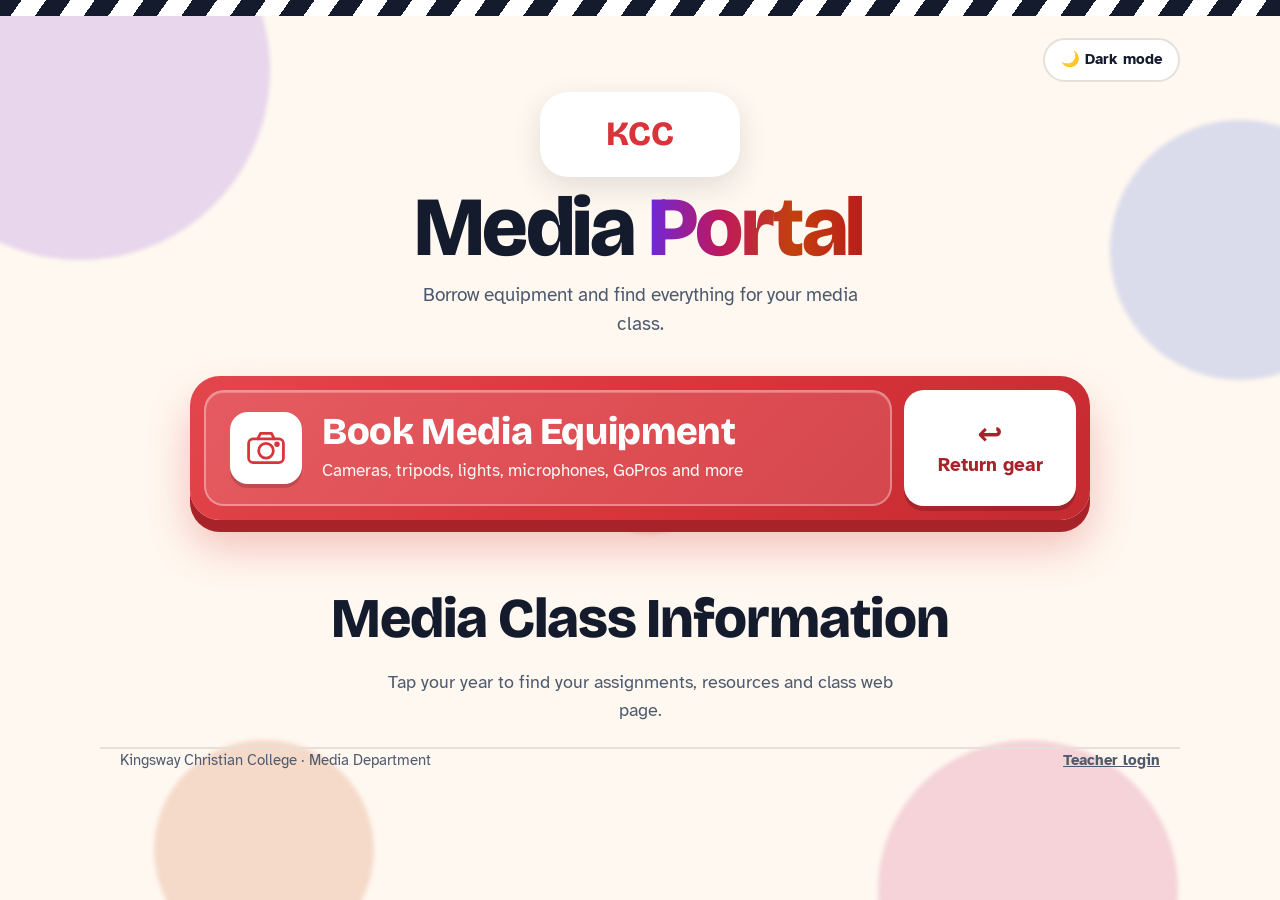
==== commit bcb69e8c: "Add files via upload" ====
--- a/public/index.html
+++ b/public/index.html
@@ -1,2042 +1,241 @@
 <!DOCTYPE html>
-<html lang="en-AU" data-theme="light">
+<html lang="en-AU">
 <head>
 <meta charset="utf-8">
 <meta name="viewport" content="width=device-width, initial-scale=1, viewport-fit=cover">
-<title>Kingsway Christian College Media Equipment Loans Portal</title>
-<script src="/qrcode.js"></script>
-<script src="/jsQR.js"></script>
-<style>@font-face{font-family:"Bricolage Grotesque";font-style:normal;font-weight:500;font-display:swap;src:url([data-uri]) format("woff2")}@font-face{font-family:"Bricolage Grotesque";font-style:normal;font-weight:700;font-display:swap;src:url([data-uri]) format("woff2")}@font-face{font-family:"Bricolage Grotesque";font-style:normal;font-weight:800;font-display:swap;src:url([data-uri]) format("woff2")}@font-face{font-family:"Atkinson Hyperlegible";font-style:normal;font-weight:400;font-display:swap;src:url([data-uri]) format("woff2")}@font-face{font-family:"Atkinson Hyperlegible";font-style:normal;font-weight:700;font-display:swap;src:url([data-uri]) format("woff2")}</style>
+<title>KCC Media Portal</title>
+<meta name="description" content="Kingsway Christian College Media Portal: book media equipment and find your year's media resources.">
+<meta name="theme-color" content="#FFF8F0">
+<link rel="preconnect" href="https://fonts.googleapis.com">
+<link rel="preconnect" href="https://fonts.gstatic.com" crossorigin>
+<link href="https://fonts.googleapis.com/css2?family=Bricolage+Grotesque:opsz,wght@12..96,600;12..96,800&family=Atkinson+Hyperlegible:wght@400;700&display=swap" rel="stylesheet">
 <style>
+/* =================================================================
+   EASY EDITS
+   - Year colours: change the --yN values below.
+   - Links for each year: edit YEARS in the script at the bottom.
+   - Logo: upload your school logo to the site as  kcc-logo.png
+   ================================================================= */
 :root{
-  --bg:#F3F6F9; --surface:#FFFFFF; --ink:#16212E; --muted:#5B6878; --line:#DCE3EA;
-  --rec:#D8343A; --rec-soft:#FDEBEC; --go:#1F8A5B; --go-soft:#E3F4EC; --warn:#B86A00; --warn-soft:#FFF3DC;
-  --sky:#2B6CB0; --sky-soft:#E6F0FA; --gp:#1A9BD7; --gp-soft:#E2F4FC;
-  --cam:#E8EEF8; --tri:#EAF4EE; --lit:#FFF4DA; --mic:#F6E9F3; --aud:#E9F2F5; --oth:#EFEFF3;
-  --radius-l:22px;
-  --display:"Bricolage Grotesque", "Segoe UI", system-ui, sans-serif;
-  --body:"Atkinson Hyperlegible", "Segoe UI", system-ui, sans-serif;
+  --y7:#A21CAF; --y7-soft:#FBE8FD;   /* magenta  */
+  --y8:#1D4ED8; --y8-soft:#E4ECFE;   /* blue     */
+  --y9:#C2410C; --y9-soft:#FFEDE3;   /* orange   */
+  --y10:#BE185D; --y10-soft:#FDE7F1; /* pink     */
+  --y11:#6D28D9; --y11-soft:#EEE7FD; /* purple   */
+  --y12:#B91C1C; --y12-soft:#FDE6E6; /* red      */
+  --staff:#334155; --staff-soft:#E8ECF2;
+
+  --bg:#FFF8F0; --surface:#FFFFFF; --ink:#141B2D; --muted:#4E5A6E; --line:#E6E0D8;
+  --brand:#D8343A; --brand-dark:#A8222A;
+  --accent:var(--brand); --accent-soft:#FDEBEC;
+  --display:"Bricolage Grotesque","Segoe UI",system-ui,sans-serif;
+  --body:"Atkinson Hyperlegible","Segoe UI",system-ui,sans-serif;
   box-sizing:border-box;
   padding-top:env(safe-area-inset-top,0px); padding-bottom:env(safe-area-inset-bottom,0px);
 }
 @media (prefers-color-scheme: dark){
   :root:not([data-theme="light"]){
-    --bg:#121821; --surface:#1B2430; --ink:#EEF2F6; --muted:#A3AFBD; --line:#2C3847;
-    --rec-soft:#3A1E21; --go-soft:#173326; --warn-soft:#3A2D14; --sky-soft:#1A2B40; --gp-soft:#16303D;
-    --cam:#223047; --tri:#1E3328; --lit:#3A3219; --mic:#36243A; --aud:#1D3139; --oth:#272B33;
+    --bg:#12141C; --surface:#1C2030; --ink:#F3F4F8; --muted:#B5BCCB; --line:#2E3447;
+    --y7-soft:#3A1840; --y8-soft:#172649; --y9-soft:#3F2010; --y10-soft:#3E1528; --y11-soft:#2B1A4A; --y12-soft:#3E1616; --staff-soft:#283042;
+    --accent-soft:#3A1E21;
   }
 }
 :root[data-theme="dark"]{
-  --bg:#121821; --surface:#1B2430; --ink:#EEF2F6; --muted:#A3AFBD; --line:#2C3847;
-  --rec-soft:#3A1E21; --go-soft:#173326; --warn-soft:#3A2D14; --sky-soft:#1A2B40; --gp-soft:#16303D;
-  --cam:#223047; --tri:#1E3328; --lit:#3A3219; --mic:#36243A; --aud:#1D3139; --oth:#272B33;
-}
+  --bg:#12141C; --surface:#1C2030; --ink:#F3F4F8; --muted:#B5BCCB; --line:#2E3447;
+  --y7-soft:#3A1840; --y8-soft:#172649; --y9-soft:#3F2010; --y10-soft:#3E1528; --y11-soft:#2B1A4A; --y12-soft:#3E1616; --staff-soft:#283042;
+  --accent-soft:#3A1E21;
+}
+*,*::before,*::after{box-sizing:border-box}
 html{scroll-padding-top:env(safe-area-inset-top,0px)}
-*,*::before,*::after{box-sizing:border-box}
-body{margin:0;background:var(--bg);color:var(--ink);font-family:var(--body);font-size:17px;line-height:1.5;-webkit-tap-highlight-color:transparent}
-button,input,select{font:inherit;color:inherit}
-button{cursor:pointer}
-:focus-visible{outline:3px solid var(--sky);outline-offset:2px}
-
-.slate{height:18px;background:repeating-linear-gradient(-55deg,var(--ink) 0 22px,#fff 22px 44px)}
-header.top{background:var(--surface);border-bottom:1px solid var(--line)}
-.top-inner{max-width:1320px;margin:0 auto;padding:22px 20px 0}
-.brand h1{font-family:var(--display);font-weight:800;font-size:clamp(28px,4.4vw,44px);line-height:1.02;letter-spacing:-.02em;margin:0}
-.brand{text-align:center}
-.back-portal{position:absolute;left:16px;top:calc(26px + env(safe-area-inset-top,0px));font-weight:700;text-decoration:none;color:var(--ink);background:var(--surface);border:1.5px solid var(--line);border-radius:999px;padding:8px 14px;font-size:15px;z-index:2}
-@media (max-width:700px){.back-portal{position:static;display:inline-block;margin:12px 0 0 16px}}
-.rec-dot-mid{margin:0 0 0 .12em}
-.brand h1{position:relative}
-#catalog > h2,#catalog > .lede{text-align:center;margin-left:auto;margin-right:auto}
-#catalog > .toolbar{justify-content:center}
-.brand p{margin:6px 0 0;color:var(--muted);font-size:16px}
-.rec-dot{display:inline-block;width:.42em;height:.42em;border-radius:50%;background:var(--rec);margin-right:.28em;vertical-align:.18em}
-nav.tabs{max-width:1320px;margin:0 auto;padding:18px 20px 0;display:flex;gap:6px;overflow-x:auto}
-nav.tabs button{border:0;background:none;padding:12px 18px;font-weight:700;font-size:17px;color:var(--muted);border-bottom:4px solid transparent;white-space:nowrap;min-height:52px}
-nav.tabs button[aria-selected="true"]{color:var(--ink);border-bottom-color:var(--rec)}
-.badge[hidden]{display:none}
-.badge{display:inline-block;min-width:24px;padding:0 7px;margin-left:6px;border-radius:12px;background:var(--rec);color:#fff;font-size:13px;line-height:22px;text-align:center}
-
-main{max-width:1320px;margin:0 auto;padding:26px 20px 120px}
-section[hidden]{display:none}
-h2{font-family:var(--display);font-weight:700;font-size:28px;letter-spacing:-.01em;margin:0 0 4px}
-.lede{color:var(--muted);margin:0 0 20px;max-width:62ch}
-
-/* Borrow layout: catalogue + basket on the right */
-.borrow{display:grid;grid-template-columns:minmax(0,1fr) 340px;gap:28px;align-items:start}
-@media (max-width:1000px){.borrow{grid-template-columns:minmax(0,1fr)}}
-@media (max-width:520px){.grid{grid-template-columns:repeat(2,1fr);gap:10px}.tile{min-height:200px}.tile .art{height:96px}.tile .art svg{width:76px;height:76px}.tile .name{font-size:16px}}
-.toolbar{display:flex;gap:10px;flex-wrap:wrap;align-items:center;margin-bottom:14px}
-.search{flex:1;min-width:220px;max-width:460px;padding:14px 16px;border:1.5px solid var(--line);border-radius:12px;background:var(--surface);min-height:54px;font-size:17px}
-.chips{display:flex;gap:8px;overflow-x:auto;padding-bottom:6px;margin-bottom:18px}
-.chip{border:1.5px solid var(--line);background:var(--surface);border-radius:999px;padding:9px 16px;font-weight:700;min-height:46px;white-space:nowrap}
-.back{display:inline-flex;align-items:center;gap:8px;border:1.5px solid var(--line);background:var(--surface);border-radius:14px;padding:10px 18px 10px 12px;font-weight:700;min-height:52px;margin-bottom:18px}
-.back svg{width:22px;height:22px}
-.sec-h{font-family:var(--display);font-weight:700;font-size:21px;margin:28px 0 12px;display:flex;align-items:baseline;gap:10px}
-.sec-stack{flex-direction:column;align-items:flex-start;gap:2px}
-.chk{display:flex;gap:10px;align-items:flex-start;margin:8px 0;font-size:15px}
-.chk input{width:22px;height:22px;flex:none;accent-color:var(--go)}
-.pa-left{display:flex;gap:8px;flex-wrap:wrap}
-.scan-sheet{max-width:560px;padding:0;display:flex;flex-direction:column}
-.scan-body{padding:16px 24px;overflow:auto}
-.scan-cam{position:relative;border-radius:18px;overflow:hidden;background:#000;aspect-ratio:4/3}
-.scan-cam video{width:100%;height:100%;object-fit:cover;display:block}
-.scan-frame{position:absolute;inset:18%;border:4px solid rgba(255,255,255,.85);border-radius:16px}
-.scan-flash{position:absolute;inset:0;background:rgba(31,138,91,.45);opacity:0;transition:opacity .25s;pointer-events:none}
-.scan-flash.on{opacity:1;transition:none}
-.scan-flash.bad{background:rgba(216,52,58,.45)}
-.scan-msg{margin:12px 0 6px;font-weight:700;text-align:center;min-height:1.5em}
-.scan-msg.ok{color:var(--go)} .scan-msg.bad{color:var(--rec)}
-.scan-list{list-style:none;margin:0;padding:0}
-.scan-list li{display:flex;justify-content:space-between;gap:10px;padding:8px 2px;border-top:1px solid var(--line)}
-.scan-list li b{color:var(--go)}
-#printSheet{display:none}
-@media print{
-  @page{margin:10mm}
-  body.printing > *:not(#printSheet){display:none!important}
-  body.printing #printSheet{display:grid!important;grid-template-columns:repeat(4,1fr);gap:4mm}
-  body.printing{background:#fff!important;padding:0!important}
-}
-.qr-tag{border:1px dashed #999;border-radius:3mm;padding:2.5mm;display:flex;flex-direction:column;align-items:center;text-align:center;break-inside:avoid;font-family:var(--body);color:#000}
-.qr-tag svg{width:28mm;height:28mm}
-.qr-tag b{font-size:9pt;line-height:1.15;margin-top:1.5mm}
-.qr-tag small{font-size:7pt;color:#444}
-.other-box{margin-top:22px;padding:16px;border:1.5px dashed var(--line);border-radius:16px;background:var(--bg)}
-.other-box label{display:block;font-weight:700;margin-bottom:8px}
-.other-row{display:flex;gap:10px}
-.other-row input{flex:1;min-width:0;padding:12px 14px;border:1.5px solid var(--line);border-radius:12px;background:var(--surface);min-height:52px;font-size:17px}
-.qty-pick{display:flex;align-items:center;gap:6px;border:1.5px solid var(--line);border-radius:12px;background:var(--surface);padding:0 6px}
-.qty-pick button{width:40px;height:40px;border-radius:50%;border:0;background:var(--bg);font-size:20px;font-weight:700}
-.qty-pick span{min-width:22px;text-align:center;font-weight:700}
-.other-list{display:flex;flex-wrap:wrap;gap:8px;margin-top:12px}
-.chip-on{display:inline-flex;align-items:center;gap:6px;background:var(--rec-soft);color:var(--rec);font-weight:700;border-radius:999px;padding:6px 6px 6px 14px}
-.chip-on button{border:0;background:var(--surface);color:var(--rec);width:30px;height:30px;border-radius:50%;font-weight:800}
-.emo{font-size:64px;line-height:1}
-.bi .emo,.unit .emo,.inv-row .emo{font-size:26px}
-.loan .emo{font-size:36px}
-.tile.row .emo{font-size:32px}
-.folder .emo{font-size:80px;flex:none;width:110px;text-align:center}
-.folder.row .emo{font-size:40px;width:52px}
-.sub-note{font-family:var(--body);font-weight:400;font-size:15px;color:var(--muted)}
-.sub-h{font-family:var(--display);font-weight:700;font-size:17px;color:var(--muted);margin:22px 0 10px}
-.sec-h small{font-family:var(--body);font-weight:400;font-size:15px;color:var(--muted)}
-.grid{display:grid;grid-template-columns:repeat(auto-fill,minmax(180px,1fr));gap:14px}
-
-.tile{position:relative;display:flex;flex-direction:column;text-align:left;border:2px solid var(--line);background:var(--surface);border-radius:var(--radius-l);overflow:hidden;min-height:228px;cursor:pointer;user-select:none;transition:border-color .15s,transform .1s}
-.tile:active{transform:scale(.98)}
-.tile .art{height:120px;display:grid;place-items:center}
-.tile .art svg{width:96px;height:96px}
-.art img,.ico img{width:auto;object-fit:contain}
-.bi .ico img,.unit .ico img,.inv-row .ico img{height:38px}
-.loan .ico img{height:56px}
-.tile.row .art img{height:52px}
-.tile .art img{height:108px}
-.tile .info{padding:10px 14px 14px}
-.tile .name{font-family:var(--display);font-weight:700;font-size:18px;line-height:1.15}
-.tile .note{font-size:14px;color:var(--muted);margin-top:2px}
-.tile .avail{font-size:14px;color:var(--muted);margin-top:4px}
-.tile .stepper{display:flex;align-items:center;gap:10px;margin-top:8px}
-.tile .stepper button{width:44px;height:44px;border-radius:50%;border:1.5px solid var(--line);background:var(--surface);font-size:22px;font-weight:700;line-height:1;padding:0}
-.tile .stepper span{font-weight:800;font-size:18px;min-width:22px;text-align:center}
-.tile.sel{border-color:var(--rec);box-shadow:0 0 0 3px var(--rec-soft)}
-.tile .tick{position:absolute;top:10px;right:10px;min-width:38px;height:38px;padding:0 8px;border-radius:19px;background:var(--rec);color:#fff;display:none;place-items:center;font-weight:800;font-size:17px}
-.tile.sel .tick{display:grid}
-.tile.out{opacity:.5}
-.tile.nl{cursor:default;opacity:.55;filter:grayscale(.6)}
-
-/* GoPro folder tile */
-.folder{grid-column:span 2;display:flex;align-items:center;gap:18px;border:2px solid var(--gp);background:var(--gp-soft);border-radius:var(--radius-l);padding:18px 22px;min-height:150px;text-align:left;cursor:pointer}
-.folder svg{width:110px;height:110px;flex:none}
-.folder b{font-family:var(--display);font-size:30px;display:block;line-height:1}
-.folder span{color:var(--muted);display:block;margin-top:6px}
-.folder .open{display:inline-block;margin-top:10px;background:var(--gp);color:#fff;border-radius:999px;padding:6px 14px;font-weight:700;font-size:15px}
-.folder .cnt{display:inline-block;margin-left:8px;background:var(--rec);color:#fff;border-radius:999px;padding:6px 12px;font-weight:700;font-size:15px}
-@media (max-width:480px){.folder{grid-column:span 1;flex-direction:column;align-items:flex-start}}
-
-.cat-kit,.cat-camera,.cat-lens,.cat-handycam{background:var(--cam)} .cat-tripod,.cat-rig{background:var(--tri)}
-.cat-light{background:var(--lit)} .cat-mic,.cat-mic-acc,.cat-audio-card{background:var(--mic)} .cat-audio,.cat-monitor,.cat-drone{background:var(--aud)}
-.cat-props{background:#F3EAF8} .cat-misc{background:#EDEFF3}
-.cat-power,.cat-charger,.cat-card,.cat-bag{background:var(--oth)}
-.cat-gopro,.cat-gp-power,.cat-gp-card,.cat-gp-acc{background:var(--gp-soft)}
-
-/* Unit picker */
-.unit-grid{display:grid;grid-template-columns:repeat(auto-fill,minmax(96px,1fr));gap:10px;margin:18px 0 6px}
-.up-extras{grid-template-columns:repeat(auto-fill,minmax(150px,1fr))}
-.up-extras .tile{min-height:200px}
-.up-extras .tile .art{height:92px}
-.up-extras .tile .art svg{width:72px;height:72px}
-.up-sec{font-family:var(--display);font-weight:700;font-size:18px;margin:18px 0 0}
-.up-sec + .unit-grid{margin-top:10px}
-.ub{border:2px solid var(--line);background:var(--bg);border-radius:16px;min-height:88px;padding:8px;display:flex;flex-direction:column;align-items:center;justify-content:center;gap:2px}
-.ub b{font-family:var(--display);font-size:30px;line-height:1}
-.ub span{font-size:13px;color:var(--muted);text-align:center;line-height:1.2}
-.ub[aria-pressed="true"]{border-color:var(--rec);background:var(--rec-soft)}
-.ub[aria-pressed="true"] span{color:var(--rec);font-weight:700}
-.ub:disabled{opacity:.4;cursor:not-allowed;border-style:dashed}
-.sheet.wide{max-width:720px}
-.sheet.pop{max-width:960px;padding:0;display:flex;flex-direction:column}
-.pop-h{display:flex;justify-content:space-between;align-items:flex-start;gap:12px;padding:22px 24px 14px;border-bottom:1px solid var(--line)}
-#gpBody{padding:0 24px 20px;overflow:auto}
-.pop-sub{display:block;font-family:var(--body);font-weight:400;font-size:15px;color:var(--muted);margin-top:2px}
-.folder .f-sub{color:var(--ink);font-weight:700;font-size:15px}
-.fgrid{display:grid;grid-template-columns:repeat(auto-fill,minmax(300px,1fr));gap:14px;margin-top:6px}
-.fgrid .folder{grid-column:auto;width:100%}
-.fgrid .folder:not(.f-kits) b{font-size:23px;line-height:1.1}
-.fgrid .folder:not(.f-kits) svg{width:88px;height:88px}
-.fgrid > .folder.f-kits{grid-column:1/-1}
-.folder[style]{border-color:var(--fc);background:var(--fs)}
-.folder[style] .open{background:var(--fc)}
-.folder[style] b{color:var(--ink)}
-.folder.f-cat svg,.folder.f-cat img{background:rgba(255,255,255,.75);border-radius:18px;padding:6px}
-.folder.f-nl{border-style:dashed}
-.folder img{height:110px;width:auto;flex:none}
-.folder.row img{height:52px}
-
-.grid > .folder.f-kits:not(.row){grid-column:1/-1;max-width:640px;min-height:180px}
-
-#gpBody .grid{grid-template-columns:repeat(auto-fill,minmax(160px,1fr))}
-@media (max-width:520px){#gpBody .grid{grid-template-columns:repeat(2,1fr);gap:10px}#gpBody,.pop-h,.pop-f{padding-left:16px;padding-right:16px}}
-.pop-f{padding:14px 24px 18px;border-top:1px solid var(--line);display:flex;justify-content:flex-end}
-/* Layout toggle + columns view */
-.seg{display:inline-flex;border:1.5px solid var(--line);border-radius:12px;overflow:hidden;background:var(--surface)}
-.seg button{border:0;background:none;padding:0 16px;min-height:50px;font-weight:700;color:var(--muted)}
-.seg button[aria-pressed="true"]{background:var(--ink);color:var(--surface)}
-.cols{display:grid;grid-template-columns:repeat(5,minmax(0,1fr));gap:12px;align-items:start}
-@media (max-width:1100px){.cols{grid-template-columns:repeat(3,minmax(0,1fr))}}
-@media (max-width:700px){.cols{grid-template-columns:repeat(2,minmax(0,1fr))}}
-@media (max-width:420px){.cols{grid-template-columns:minmax(0,1fr)}}
-.col{min-width:0}
-.col .folder.row{padding:10px}
-.col .folder.row b{font-size:15.5px;line-height:1.15;hyphens:auto;-webkit-hyphens:auto;overflow-wrap:break-word}
-.col .folder.row span{overflow-wrap:anywhere}
-/* Columns view uses the full screen width */
-body.wide main,body.wide .top-inner,body.wide nav.tabs{max-width:1800px}
-body.wide .borrow{grid-template-columns:minmax(0,1fr) 300px;gap:20px}
-@media (max-width:1000px){body.wide .borrow{grid-template-columns:minmax(0,1fr)}}
-.col{background:var(--surface);border:1px solid var(--line);border-radius:var(--radius-l);padding:14px 12px}
-.col-h{font-family:var(--display);font-weight:800;font-size:20px;padding:0 4px 8px;border-bottom:3px solid var(--rec);margin-bottom:6px}
-.col-h small{display:block;font-family:var(--body);font-weight:400;font-size:13px;color:var(--muted)}
-.col-sub{font-weight:700;font-size:14px;color:var(--muted);margin:14px 4px 6px}
-.col .stack{display:flex;flex-direction:column;gap:8px}
-.tile.row{flex-direction:row;min-height:0;align-items:center;border-radius:14px}
-.tile.row .art{height:auto;width:50px;align-self:stretch;flex:none}
-.tile.row .art svg{width:44px;height:44px}
-.tile.row .info{padding:8px 10px}
-.tile.row .name{font-size:15px}
-.tile.row .note,.tile.row .avail{font-size:12.5px}
-.tile.row .tick{top:50%;transform:translateY(-50%);right:8px;min-width:30px;height:30px;font-size:14px}
-.tile.row.sel .info{padding-right:44px}
-.folder.row{grid-column:auto;min-height:0;padding:12px;gap:8px;border-radius:14px;flex-direction:column;align-items:flex-start;width:100%}
-.folder.row svg{width:52px;height:52px}
-.folder.row b{font-size:18px}
-.folder.row span{font-size:12.5px;margin-top:2px}
-.folder.row .open{margin-top:6px;padding:3px 10px;font-size:13px}
-.folder.row .cnt{padding:3px 10px;font-size:13px;margin-left:4px}
-
-/* Basket */
-.basket{position:sticky;top:16px;background:var(--surface);border:1px solid var(--line);border-radius:var(--radius-l);display:flex;flex-direction:column;max-height:calc(100vh - 32px)}
-.basket-h{padding:20px 20px 12px;border-bottom:1px solid var(--line)}
-.basket-h h3{font-family:var(--display);font-size:22px;margin:0}
-.basket-h p{margin:2px 0 0;color:var(--muted);font-size:15px}
-.basket-list{list-style:none;margin:0;padding:8px 12px;overflow:auto;flex:1}
-.bi{display:grid;grid-template-columns:44px 1fr auto;gap:10px;align-items:center;padding:8px;border-radius:12px}
-.bi + .bi{border-top:1px solid var(--line)}
-.bi .ico{width:44px;height:44px;border-radius:10px;display:grid;place-items:center}
-.bi .ico svg{width:32px;height:32px}
-.bi .nm{font-weight:700;line-height:1.2}
-.bi .nt{font-size:13px;color:var(--muted)}
-.bi-ctl{display:flex;align-items:center;gap:6px;margin-top:6px}
-.rnd{width:38px;height:38px;border-radius:50%;border:1.5px solid var(--line);background:var(--surface);font-size:20px;font-weight:700;line-height:1;display:grid;place-items:center;padding:0}
-.bi-ctl span{min-width:22px;text-align:center;font-weight:700}
-.x{width:44px;height:44px;border-radius:50%;border:0;background:var(--rec-soft);color:var(--rec);font-size:20px;font-weight:800}
-.basket-empty{padding:30px 16px;text-align:center;color:var(--muted)}
-.basket-f{padding:14px 16px 18px;border-top:1px solid var(--line)}
-.basket-f .btn{width:100%}
-.close-sheet{display:none}
-.mbar{display:none}
-@media (max-width:1000px){
-  .basket{position:fixed;left:0;right:0;bottom:0;top:auto;max-height:80vh;border-radius:22px 22px 0 0;z-index:15;transform:translateY(105%);transition:transform .25s ease;padding-bottom:env(safe-area-inset-bottom,0px);box-shadow:0 -10px 40px rgba(22,33,46,.18)}
-  .basket.open{transform:none}
-  .close-sheet{display:block;position:absolute;right:14px;top:14px}
-  .mbar{display:flex;position:fixed;left:0;right:0;bottom:0;gap:12px;align-items:center;background:var(--surface);border-top:1px solid var(--line);padding:12px 16px calc(12px + env(safe-area-inset-bottom,0px));z-index:10;box-shadow:0 -8px 30px rgba(22,33,46,.08)}
-  .mbar[hidden]{display:none}
-  .mbar div{flex:1;font-weight:700}
-}
-
-.btn{border:0;border-radius:14px;padding:14px 24px;font-weight:700;font-size:17px;min-height:54px}
-.btn-rec{background:var(--rec);color:#fff}
-.btn-ink{background:var(--ink);color:var(--surface)}
-.btn-ghost{background:transparent;border:1.5px solid var(--line)}
-.btn-go{background:var(--go);color:#fff}
-.btn:disabled{opacity:.45;cursor:not-allowed}
-.btn-sm{padding:10px 16px;min-height:46px;font-size:15px;border-radius:12px}
-
-/* Dialog */
-.overlay{position:fixed;inset:0;background:rgba(22,33,46,.45);display:none;align-items:flex-end;justify-content:center;padding:16px;z-index:20}
-.overlay.show{display:flex}
-@media (min-width:700px){.overlay{align-items:center}}
-.sheet{background:var(--surface);border-radius:var(--radius-l);width:100%;max-width:520px;max-height:90vh;overflow:auto;padding:26px}
-.sheet h3{font-family:var(--display);font-size:26px;margin:0 0 6px}
-.field{display:block;margin:16px 0}
-.field label{display:block;font-weight:700;margin-bottom:6px}
-.field input{width:100%;padding:14px 16px;border:1.5px solid var(--line);border-radius:12px;background:var(--bg);min-height:54px;font-size:18px}
-.email-row{display:flex;align-items:stretch;border:1.5px solid var(--line);border-radius:12px;background:var(--bg);overflow:hidden}
-.email-row input{flex:1;min-width:0;border:0!important;border-radius:0!important;background:transparent!important}
-.email-row span{display:flex;align-items:center;padding:0 14px;background:var(--line);color:var(--ink);font-weight:700;font-size:15px;white-space:nowrap}
-.hint{display:block;color:var(--muted);margin-top:6px;font-size:14px}
-@media (max-width:480px){.email-row{flex-direction:column}.email-row span{padding:10px 14px}}
-.years{display:grid;grid-template-columns:repeat(4,1fr);gap:8px}
-.years button{border:1.5px solid var(--line);background:var(--bg);border-radius:12px;min-height:54px;font-weight:700}
-.years button[aria-pressed="true"]{background:var(--ink);color:var(--surface);border-color:var(--ink)}
-.dates{display:flex;gap:12px;margin:18px 0;padding:16px;border-radius:14px;background:var(--sky-soft)}
-.dates div{flex:1}
-.dates small{display:block;color:var(--muted);font-size:14px}
-.dates b{font-family:var(--display);font-size:19px}
-.picked{margin:10px 0 0;padding-left:20px;color:var(--muted)}
-.row-actions{display:flex;gap:10px;justify-content:flex-end;margin-top:20px;flex-wrap:wrap}
-.err{color:var(--rec);font-weight:700;margin-top:8px;min-height:1.5em}
-
-/* Loans list */
-.summary{display:flex;gap:12px;flex-wrap:wrap;margin-bottom:20px}
-.summary .stat{background:var(--surface);border:1px solid var(--line);border-radius:14px;padding:12px 18px}
-.summary .stat b{font-family:var(--display);font-size:26px;display:block;line-height:1.1}
-.summary .stat span{color:var(--muted);font-size:14px}
-.loan{display:grid;grid-template-columns:64px 1fr auto;gap:14px;align-items:center;background:var(--surface);border:1px solid var(--line);border-radius:16px;padding:12px 16px;margin-bottom:10px}
-.loan .ico{width:64px;height:64px;border-radius:14px;display:grid;place-items:center}
-.loan .ico svg{width:46px;height:46px}
-.loan .who{font-weight:700;font-size:18px}
-.loan .what{font-family:var(--display);font-weight:700}
-.loan .meta{color:var(--muted);font-size:15px}
-.pill{display:inline-block;padding:5px 12px;border-radius:999px;font-size:14px;font-weight:700;white-space:nowrap}
-.pill.ok{background:var(--go-soft);color:var(--go)}
-.pill.due{background:var(--warn-soft);color:var(--warn)}
-.pill.late{background:var(--rec-soft);color:var(--rec)}
-.pill.wait{background:var(--sky-soft);color:var(--sky)}
-.loan-right{display:flex;flex-direction:column;align-items:flex-end;gap:8px}
-@media (max-width:560px){.loan{grid-template-columns:52px 1fr}.loan .ico{width:52px;height:52px}.loan-right{grid-column:1/-1;flex-direction:row;justify-content:space-between;align-items:center;flex-wrap:wrap}}
-.empty{padding:40px 20px;text-align:center;color:var(--muted);background:var(--surface);border:1.5px dashed var(--line);border-radius:var(--radius-l)}
-
-/* Return page: students by name */
-.people{display:flex;flex-direction:column;gap:10px}
-.person{background:var(--surface);border:1px solid var(--line);border-radius:18px;overflow:hidden}
-.person > button{width:100%;display:flex;align-items:center;gap:14px;border:0;background:none;padding:16px 18px;text-align:left;min-height:72px}
-.avatar{width:46px;height:46px;border-radius:50%;background:var(--ink);color:var(--surface);display:grid;place-items:center;font-family:var(--display);font-weight:700;flex:none}
-.person .pn{font-weight:700;font-size:19px;flex:1}
-.person .pn small{display:block;font-weight:400;color:var(--muted);font-size:15px}
-.chev{width:24px;height:24px;transition:transform .2s}
-.person.open .chev{transform:rotate(180deg)}
-.person-body{padding:0 18px 18px;display:none}
-.person.open .person-body{display:block}
-.unit{display:flex;align-items:center;gap:14px;padding:10px 12px;border:1.5px solid var(--line);border-radius:14px;margin-bottom:8px;cursor:pointer;min-height:64px}
-.unit input{width:30px;height:30px;accent-color:var(--go);flex:none;cursor:pointer}
-.unit .ico{width:44px;height:44px;border-radius:10px;display:grid;place-items:center;flex:none}
-.unit .ico svg{width:32px;height:32px}
-.unit .u-name{font-weight:700;flex:1;line-height:1.25}
-.unit .u-name small{display:block;font-weight:400;color:var(--muted);font-size:14px}
-.unit.checked{border-color:var(--go);background:var(--go-soft)}
-.unit.pending{cursor:default;opacity:.75;border-style:dashed}
-.person-actions{display:flex;justify-content:space-between;align-items:center;gap:10px;flex-wrap:wrap;margin-top:12px}
-
-/* Teacher lock */
-.lock{display:grid;place-items:center;padding:30px 0}
-.lock[hidden]{display:none}
-.lock-card{background:var(--surface);border:1px solid var(--line);border-radius:var(--radius-l);padding:30px 26px;width:100%;max-width:380px;text-align:center}
-.lock-ico{width:60px;height:60px;border-radius:50%;background:var(--rec-soft);color:var(--rec);display:grid;place-items:center;margin:0 auto 12px}
-.lock-ico svg{width:28px;height:28px}
-.pin-dots{display:flex;gap:14px;justify-content:center;margin:6px 0 4px}
-.pin-dots i{width:18px;height:18px;border-radius:50%;border:2px solid var(--ink)}
-.pin-dots i.on{background:var(--ink)}
-.pin-dots.shake,.lock-card.shake{animation:shake .35s}
-@keyframes shake{25%{transform:translateX(-8px)}75%{transform:translateX(8px)}}
-.pw-form{text-align:left}
-.pw-row{display:flex;border:1.5px solid var(--line);border-radius:14px;background:var(--bg);overflow:hidden;margin-bottom:6px}
-.pw-row:focus-within{border-color:var(--sky);box-shadow:0 0 0 3px var(--sky-soft)}
-.pw-row input{flex:1;min-width:0;border:0;background:transparent;padding:14px 16px;font-size:18px;min-height:56px;color:var(--ink);outline:none}
-.pw-eye{border:0;background:transparent;font-weight:700;color:var(--muted);padding:0 16px;min-height:56px;cursor:pointer}
-.sr-only{position:absolute;width:1px;height:1px;overflow:hidden;clip:rect(0 0 0 0);white-space:nowrap}
-.keypad{display:grid;grid-template-columns:repeat(3,1fr);gap:10px;margin-top:8px}
-.keypad button{min-height:64px;border-radius:16px;border:1.5px solid var(--line);background:var(--bg);font-family:var(--display);font-size:26px;font-weight:700}
-.keypad .kp-alt{font-family:var(--body);font-size:16px;color:var(--muted)}
-.hist-tools{justify-content:flex-start}
-.hist th.ck,.hist td.ck{width:44px;padding-right:0}
-.hist input[type=checkbox]{width:22px;height:22px;accent-color:var(--rec);cursor:pointer}
-.hist td.who label{display:flex;gap:10px;align-items:flex-start;cursor:pointer}
-.hist td.who label input{margin-top:2px;flex:none}
-.hist td.who label small{display:block}
-.hist tr.sel td{background:var(--rec-soft)!important}
-.bulkbar{position:sticky;bottom:12px;margin-top:12px;display:flex;align-items:center;gap:10px;flex-wrap:wrap;background:var(--ink);color:var(--surface);border-radius:16px;padding:10px 12px 10px 18px;box-shadow:0 10px 30px rgba(22,33,46,.25)}
-.bulkbar[hidden]{display:none}
-.bulkbar span{font-weight:800;margin-right:auto}
-.bulkbar .btn-ghost{color:var(--surface);border-color:rgba(255,255,255,.35)}
-.jump{position:sticky;top:calc(8px + env(safe-area-inset-top,0px));z-index:6;display:flex;gap:8px;overflow-x:auto;padding:10px;margin:0 0 18px;background:var(--surface);border:1px solid var(--line);border-radius:18px;box-shadow:0 6px 18px rgba(22,33,46,.08);scrollbar-width:thin}
-.jump a{flex:none;display:inline-flex;align-items:center;gap:8px;text-decoration:none;color:var(--ink);font-weight:700;font-size:15px;padding:9px 14px;border-radius:12px;background:var(--bg);border:1.5px solid transparent;min-height:44px;white-space:nowrap}
-.jump a:hover{border-color:var(--line)}
-.jump a.on{background:var(--ink);color:var(--surface)}
-.jump a .n{background:var(--rec);color:#fff;border-radius:999px;font-size:12px;padding:1px 8px;line-height:18px}
-/* teacher sections: clear boxes, centred titles, full-width descriptions */
-#teacherBody .panel{border:3px solid #C7D0DB;box-shadow:0 2px 0 #C7D0DB;padding:26px 24px}
-#teacherBody .panel > h3{text-align:center;font-size:24px;margin:0 0 6px;padding-bottom:12px;border-bottom:2px dashed var(--line)}
-#teacherBody .panel > .lede{max-width:none;text-align:center;margin:12px 0 18px!important}
-#teacherBody .panel .summary{justify-content:center}
-#teacherBody .panel .toolbar{justify-content:center}
-@media (max-width:600px){#teacherBody .panel{padding:18px 14px}#teacherBody .panel > .lede{text-align:left}}
-.seg i{font-style:normal;background:var(--rec);color:#fff;border-radius:999px;font-size:12px;padding:0 7px;margin-left:4px}
-.seg i:empty{display:none}
-/* grouped loans */
-.sl{border:2px solid var(--line);border-radius:16px;margin-bottom:10px;background:var(--surface);overflow:hidden}
-.sl.open{border-color:var(--ink)}
-.sl-head{width:100%;display:grid;grid-template-columns:44px minmax(0,1.6fr) auto auto minmax(0,1.3fr) 24px;gap:14px;align-items:center;border:0;background:none;padding:12px 16px;text-align:left;min-height:68px;cursor:pointer}
-.sl-head:hover{background:var(--bg)}
-.sl-head .avatar{width:44px;height:44px;font-size:15px}
-.sl-who b{display:block;font-size:17px}
-.sl-who small{color:var(--muted);overflow-wrap:anywhere}
-.sl-meta{font-weight:800;font-size:16px;text-align:center;white-space:nowrap}
-.sl-meta small{display:block;font-weight:400;font-size:12px;color:var(--muted)}
-.sl-pills{display:flex;gap:6px;flex-wrap:wrap;justify-content:flex-end}
-.sl.open .chev{transform:rotate(180deg)}
-.sl-body{display:none;border-top:1px solid var(--line);padding:10px 16px 14px;background:var(--bg)}
-.sl.open .sl-body{display:block}
-.sl-item{display:grid;grid-template-columns:44px 1fr auto;gap:12px;align-items:center;padding:8px 0;border-bottom:1px solid var(--line)}
-.sl-item .ico{width:44px;height:44px;border-radius:10px;display:grid;place-items:center}
-.sl-item .ico svg{width:32px;height:32px}
-.sl-item .ico img{height:38px}
-.sl-what b{display:block}
-.sl-what small{color:var(--muted)}
-.sl-what .handed{color:var(--sky);font-weight:700}
-.sl-foot{display:flex;gap:8px;justify-content:flex-end;flex-wrap:wrap;padding-top:10px}
-@media (max-width:760px){.sl-head{grid-template-columns:40px minmax(0,1fr) 24px;gap:10px}.sl-head .sl-meta{display:none}.sl-pills{grid-column:2/3;justify-content:flex-start}.sl-head .chev{grid-row:1;grid-column:3}}
-/* loan history rows */
-.hlist{display:flex;flex-direction:column;gap:8px}
-.hl{border:2px solid var(--line);border-radius:14px;background:var(--surface);overflow:hidden}
-.hl.open{border-color:var(--ink)}
-.hl-head{display:flex;align-items:center;gap:10px;padding-left:12px}
-.hl-head input,.hi input{width:22px;height:22px;accent-color:var(--rec);flex:none;cursor:pointer}
-.ckgap{width:22px;flex:none}
-.hl-btn{flex:1;display:grid;grid-template-columns:7.5rem minmax(0,1fr) auto auto 22px;gap:12px;align-items:center;border:0;background:none;padding:10px 14px 10px 4px;text-align:left;cursor:pointer;min-height:52px;font-size:15px}
-.hl-btn:hover{background:var(--bg)}
-.hl-date{color:var(--muted);white-space:nowrap}
-.hl-who small{color:var(--muted)}
-.hl-n{font-weight:700;white-space:nowrap;color:var(--muted)}
-.hl.open .chev{transform:rotate(180deg)}
-.hl-body{display:none;border-top:1px solid var(--line);padding:8px 14px 12px;background:var(--bg)}
-.hl.open .hl-body{display:block}
-.hi{display:grid;grid-template-columns:22px minmax(0,1.6fr) minmax(0,1.3fr) 7.5rem 76px;gap:12px;align-items:center;padding:7px 0;border-bottom:1px solid var(--line);font-size:15px}
-.hi.hi-h{font-size:12px;font-weight:800;color:var(--muted);text-transform:uppercase;letter-spacing:.05em;border-bottom:2px solid var(--line)}
-.hi.sel{background:var(--rec-soft)}
-.hi .ok{color:var(--go);font-weight:800}.hi .no{color:var(--rec);font-weight:800}.hi .part{color:var(--warn);font-weight:800}.hi .wait{color:var(--sky);font-size:13px}
-.hi-date{color:var(--muted);white-space:nowrap}
-.hi .undo{border:1.5px solid var(--line);background:var(--surface);border-radius:999px;padding:3px 10px;font-size:12px;font-weight:700;cursor:pointer;color:var(--muted)}
-@media (max-width:700px){.hl-btn{grid-template-columns:minmax(0,1fr) 22px;gap:4px 8px}.hl-btn .hl-date{grid-column:1}.hl-btn .hl-n{display:none}.hl-btn .pill{grid-column:1;justify-self:start}.hl-btn .chev{grid-row:1/3;grid-column:2}
-  .hi{grid-template-columns:22px minmax(0,1fr) auto;}.hi .hi-st{grid-column:2}.hi .hi-date{display:none}.hi.hi-h{display:none}}
-.stk-top{display:flex;gap:10px;justify-content:center;flex-wrap:wrap;margin:6px 0 16px}
-.stk-top select{padding:10px 14px;border:1.5px solid var(--line);border-radius:12px;background:var(--surface);font-weight:700;min-height:46px}
-.stk-bar{height:10px;background:var(--line);border-radius:999px;overflow:hidden;max-width:520px;margin:0 auto 18px}
-.stk-bar i{display:block;height:100%;width:0;background:var(--go);transition:width .3s}
-.stk-list{background:var(--surface);border:3px solid #C7D0DB;border-radius:var(--radius-l);padding:8px 16px 14px}
-.stk-cat{font-family:var(--display);font-weight:800;font-size:18px;margin:16px 0 6px;padding-bottom:6px;border-bottom:2px dashed var(--line)}
-.stk{display:grid;grid-template-columns:52px minmax(0,2fr) repeat(3,74px) 150px minmax(170px,1.2fr);gap:12px;align-items:center;padding:10px 8px;border-radius:12px;border-left:5px solid transparent}
-.stk+.stk{border-top:1px solid var(--line)}
-.stk.ok,.stk.loan{border-left-color:var(--go)}
-.stk.miss{border-left-color:var(--rec);background:var(--rec-soft)}
-.stk.extra{border-left-color:var(--warn);background:var(--warn-soft)}
-.stk .ico{width:52px;height:52px;border-radius:12px;display:grid;place-items:center}
-.stk .ico svg{width:38px;height:38px}
-.stk .ico img{height:44px}
-.stk-name b{display:block;line-height:1.25}
-.stk-name small{display:block;color:var(--muted);font-size:13px}
-.stk-loans{display:flex;flex-direction:column;gap:2px;margin-top:4px;font-size:13px;color:var(--sky)}
-.stk-loans .late{color:var(--rec)}
-.stk-num{text-align:center;font-weight:800;font-size:18px}
-.stk-num small,.stk-count small{display:block;font-size:11px;font-weight:700;color:var(--muted);text-transform:uppercase;letter-spacing:.04em}
-.stk-count{text-align:center}
-.stk-step{display:inline-flex;align-items:center;border:1.5px solid var(--line);border-radius:12px;overflow:hidden;background:var(--surface)}
-.stk-step button{border:0;background:var(--bg);width:38px;height:42px;font-size:20px;font-weight:800;cursor:pointer}
-.stk-step input{width:54px;height:42px;border:0;text-align:center;font-weight:800;font-size:18px;background:transparent;color:var(--ink)}
-.stk-st{display:flex;flex-direction:column;align-items:flex-start;gap:6px}
-.stk-badge{font-weight:800;font-size:14px}
-.stk.todo .stk-badge{color:var(--muted);font-weight:700}
-.stk.ok .stk-badge,.stk.loan .stk-badge{color:var(--go)}
-.stk.miss .stk-badge{color:var(--rec)}
-.stk.extra .stk-badge{color:var(--warn)}
-.linkbtn{border:0;background:none;color:var(--muted);text-decoration:underline;cursor:pointer;font-size:13px;padding:0}
-@media (max-width:900px){.stk{grid-template-columns:52px minmax(0,1fr) 150px}.stk .stk-num{display:none}.stk-st{grid-column:2/4}}
-.rq{border:2px solid var(--line);border-radius:16px;padding:14px 16px;margin-bottom:10px;background:var(--surface)}
-.rq.packed{border-color:var(--go);background:var(--go-soft)}
-.rq-top{display:flex;gap:12px;align-items:center;flex-wrap:wrap}
-.rq-who{flex:1;min-width:200px}
-.rq-who b{display:block;font-size:17px}
-.rq-who small{display:block;color:var(--muted)}
-.rq-items{list-style:none;margin:10px 0;padding:0;display:flex;flex-wrap:wrap;gap:8px}
-.rq-items li{display:flex;align-items:center;gap:8px;background:var(--bg);border-radius:12px;padding:4px 12px 4px 4px;font-weight:700;font-size:15px}
-.rq-items .ico{width:36px;height:36px;border-radius:9px;display:grid;place-items:center}
-.rq-items .ico svg{width:26px;height:26px}
-.rq-items .ico img{height:30px}
-.rq-act{display:flex;gap:8px;justify-content:flex-end;flex-wrap:wrap}
-.pickup{display:grid;gap:8px}
-.pickup label{display:flex;gap:10px;align-items:center;border:1.5px solid var(--line);border-radius:12px;padding:12px 14px;background:var(--bg);cursor:pointer;font-weight:700}
-.pickup label:has(input:checked){border-color:var(--ink);background:var(--surface)}
-.pickup input{width:20px;height:20px;accent-color:var(--rec)}
-.pickup select{margin-left:auto;padding:8px 10px;border:1.5px solid var(--line);border-radius:10px;background:var(--surface);font-weight:700}
-.collect-note{background:var(--sky-soft);color:var(--ink);border-radius:14px;padding:12px 14px;font-size:15px;margin:14px 0 4px}
-.collect-note b{display:block;margin-bottom:2px}
-.hl-del{margin-top:10px;display:flex;justify-content:flex-end}
-#tab-stock .panel{border:3px solid #C7D0DB;box-shadow:0 2px 0 #C7D0DB;padding:26px 24px;margin-bottom:22px}
-#tab-stock .panel > h3{text-align:center;font-size:24px;margin:0 0 6px;padding-bottom:12px;border-bottom:2px dashed var(--line)}
-#tab-stock .panel > .lede{max-width:none;text-align:center;margin:12px 0 18px!important}
-.sp-list{display:flex;flex-direction:column;gap:8px;margin-bottom:16px}
-.sp-row{display:flex;align-items:center;gap:10px;flex-wrap:wrap;background:var(--surface);border:2px solid var(--line);border-radius:14px;padding:8px 10px 8px 14px}
-.sp-row.on{border-color:var(--ink)}
-.sp-row b{font-family:var(--display);font-size:17px}
-.sp-row small{color:var(--muted);margin-right:auto}
-.sp-tick{width:28px;height:28px;border-radius:50%;background:var(--go);color:#fff;display:grid;place-items:center;font-weight:800}
-.sp-start{text-align:center;background:var(--surface);border:3px dashed #C7D0DB;border-radius:var(--radius-l);padding:26px;margin-bottom:22px}
-.sp-start p{margin:0 0 12px;color:var(--muted)}
-#stockEditor.readonly .stk-step{opacity:.6}
-.stk-list{border:0!important;padding:0!important}
-#teacherBody .panel{scroll-margin-top:96px}
-#autoNote[hidden]{display:none}
-
-.hist-wrap{overflow-x:auto;background:var(--surface);border:1px solid var(--line);border-radius:var(--radius-l)}
-.hist{width:100%;border-collapse:collapse;min-width:760px;font-size:15px}
-.hist th{position:sticky;top:0;background:var(--ink);color:var(--surface);text-align:left;padding:12px 14px;font-weight:700;font-size:14px;white-space:nowrap}
-.hist td{padding:9px 14px;border-top:1px solid var(--line);vertical-align:top}
-.hist tr.first td{border-top:2px solid var(--line)}
-.hist td.who b{display:block}
-.hist td.who small{color:var(--muted)}
-.hist td.when{white-space:nowrap;color:var(--muted)}
-.hist .ok{color:var(--go);font-weight:800}
-.hist .no{color:var(--rec);font-weight:800}
-.hist .part{color:var(--warn);font-weight:800}
-.hist .wait{color:var(--sky);font-weight:700;font-size:13px}
-.hist .undo{margin-left:8px;border:1.5px solid var(--line);background:var(--surface);border-radius:999px;padding:2px 10px;font-size:12px;font-weight:700;cursor:pointer;color:var(--muted)}
-.hist .undo.sure{border-color:var(--rec);color:var(--rec)}
-.hist tbody tr:hover td{background:var(--bg)}
-.t-head{display:flex;flex-direction:column;align-items:center;text-align:center;gap:8px;margin-bottom:18px}
-.t-head .lede{margin-left:auto;margin-right:auto;margin-bottom:0}
-#tab-return > h2,#tab-return > .lede{text-align:center;margin-left:auto;margin-right:auto}
-#tab-return > .toolbar{justify-content:center}
-/* Teacher */
-.panel{background:var(--surface);border:1px solid var(--line);border-radius:var(--radius-l);padding:22px;margin-bottom:22px}
-.panel h3{font-family:var(--display);font-size:22px;margin:0 0 4px}
-.t-row{display:flex;align-items:center;gap:12px;padding:10px 0;border-top:1px solid var(--line)}
-.t-row .avatar{width:40px;height:40px;font-size:15px}
-.t-row .tn{flex:1;font-weight:700}
-.t-row .tn small{display:block;font-weight:400;color:var(--muted)}
-#tResults .t-row button{min-height:44px}
-.rem-all{border:1.5px solid var(--line);border-radius:18px;padding:6px 16px;background:var(--bg);margin-bottom:18px}
-.rem-step{display:flex;gap:14px;padding:12px 0}
-.rem-step + .rem-step{border-top:1px solid var(--line)}
-.rem-n{width:32px;height:32px;border-radius:50%;background:var(--rec);color:#fff;font-weight:800;display:grid;place-items:center;flex:none}
-.rem-body{flex:1;min-width:0}
-.rem-body small{color:var(--muted)}
-.rem-line{display:flex;gap:10px;margin-top:8px;flex-wrap:wrap}
-.rem-line input{flex:1;min-width:200px;padding:11px 12px;border:1.5px solid var(--line);border-radius:12px;background:var(--surface);font-size:15px}
-.rem-body textarea.mail{margin-top:8px;background:var(--surface);min-height:220px}
-.rem-h{font-family:var(--display);font-size:18px;margin:6px 0 10px}
-.stu{border:1px solid var(--line);border-radius:16px;padding:14px 16px;margin-bottom:10px;background:var(--surface)}
-.stu-top{display:flex;align-items:center;gap:12px;flex-wrap:wrap}
-.stu-top .pn{flex:1;min-width:180px;font-weight:700;font-size:18px}
-.stu-top .pn small{display:block;font-weight:400;color:var(--muted);font-size:15px}
-.stu ul{margin:8px 0 10px;padding-left:20px;color:var(--ink)}
-.stu ul small{color:var(--rec);font-weight:700}
-.stu-btns{display:flex;gap:8px;flex-wrap:wrap}
-.inv-group{font-family:var(--display);font-weight:700;margin:18px 0 4px;color:var(--muted)}
-.inv-row{display:grid;grid-template-columns:44px 1.4fr 1fr 150px 80px 110px auto;gap:8px;align-items:center;padding:8px 0;border-top:1px solid var(--line)}
-.inv-row .ico{width:44px;height:44px;border-radius:10px;display:grid;place-items:center}
-.inv-row .ico svg{width:32px;height:32px}
-.inv-row .bw{display:flex;align-items:center;gap:6px;font-size:14px;font-weight:700}
-.inv-row .bw input{width:24px;height:24px;min-height:0;accent-color:var(--go)}
-.inv-row input,.inv-row select{width:100%;padding:9px;border:1.5px solid var(--line);border-radius:10px;background:var(--bg);min-height:44px;font-size:15px}
-@media (max-width:800px){.inv-row{grid-template-columns:44px 1fr 1fr}.inv-row .nm{grid-column:2/-1}}
-.add-row{display:grid;grid-template-columns:1.4fr 1fr 170px 80px auto;gap:8px;margin-top:14px}
-.add-row input,.add-row select{padding:12px;border:1.5px solid var(--line);border-radius:10px;background:var(--bg);min-height:50px}
-@media (max-width:800px){.add-row{grid-template-columns:1fr 1fr}}
-textarea.mail{width:100%;min-height:190px;padding:12px;border:1.5px solid var(--line);border-radius:12px;background:var(--bg);font:inherit;font-size:15px}
-.toast{position:fixed;left:50%;top:calc(20px + env(safe-area-inset-top,0px));transform:translate(-50%,-150%);background:var(--ink);color:var(--surface);padding:14px 22px;border-radius:14px;font-weight:700;transition:transform .25s;z-index:30;max-width:90vw}
-.toast.show{transform:translate(-50%,0)}
-.notice{background:var(--warn-soft);color:var(--warn);border-radius:14px;padding:14px 18px;margin-bottom:18px;font-weight:700}
-@media (prefers-reduced-motion:reduce){*{transition:none!important}}
-
-/* equipment photos */
-img.ph{display:block;object-fit:contain;background:#fff;border-radius:12px}
-.tile .art img.ph{height:104px;width:auto;max-width:calc(100% - 24px);padding:4px}
-.tile.row .art img.ph{height:48px;max-width:100%;padding:2px}
-.up-extras .tile .art img.ph{height:80px}
-.ico img.ph{width:100%;height:100%;border-radius:inherit;padding:2px}
-.loan .ico img.ph,.stk .ico img.ph,.sl-item .ico img.ph,.rq-items .ico img.ph{height:100%}
-.folder img.ph{height:110px;width:auto;max-width:34%}
-.fgrid .folder:not(.f-kits) img.ph{height:88px}
-.folder.row img.ph{height:52px}
-@media (max-width:520px){.tile .art img.ph{height:84px}}
-/* teacher: add to a loan, change due date */
-.sl-head{grid-template-columns:44px minmax(0,1.6fr) auto auto minmax(0,1.3fr) auto 24px}
-.sl-plus{display:inline-grid;place-items:center;width:40px;height:40px;border-radius:50%;background:var(--rec);color:#fff;font-size:28px;font-weight:700;line-height:1;cursor:pointer;user-select:none}
-.sl-plus:hover{filter:brightness(1.1)}
-@media (max-width:760px){.sl-head{grid-template-columns:40px minmax(0,1fr) auto 24px}.sl-head .sl-plus{grid-row:1;grid-column:3}.sl-head .chev{grid-column:4}}
-.addbar{display:flex;gap:12px;align-items:center;justify-content:space-between;flex-wrap:wrap;background:var(--surface);border:2px solid var(--sky);border-radius:14px;padding:12px 16px;margin-bottom:16px}
-.addbar[hidden]{display:none}
-.due-opts{display:grid;grid-template-columns:repeat(auto-fit,minmax(104px,1fr));gap:8px}
-.due-opts .btn{flex-direction:column;line-height:1.25}
-.due-opts .btn small{display:block;font-weight:400;font-size:13px;opacity:.8}
+body{margin:0;background:var(--bg);color:var(--ink);font-family:var(--body);font-size:18px;line-height:1.55;overflow-x:hidden}
+a{color:inherit}
+:focus-visible{outline:4px solid var(--ink);outline-offset:3px;border-radius:8px}
+.skip{position:absolute;left:12px;top:-60px;background:var(--ink);color:var(--bg);padding:10px 16px;border-radius:10px;z-index:10;font-weight:700}
+.skip:focus{top:12px}
+
+/* playful background shapes */
+.bg-shapes{position:fixed;inset:0;z-index:-1;pointer-events:none;overflow:hidden}
+.bg-shapes span{position:absolute;border-radius:50%;opacity:.16;filter:blur(2px)}
+.bg-shapes .s1{width:380px;height:380px;background:var(--y11);top:-120px;left:-110px}
+.bg-shapes .s2{width:260px;height:260px;background:var(--y8);top:120px;right:-90px}
+.bg-shapes .s3{width:220px;height:220px;background:var(--y9);bottom:-60px;left:12%}
+.bg-shapes .s4{width:300px;height:300px;background:var(--y10);bottom:-140px;right:8%}
+.bg-shapes .s5{width:120px;height:120px;background:var(--y9);top:46%;left:46%}
+
+.slate{height:16px;background:repeating-linear-gradient(-55deg,var(--ink) 0 20px,#fff 20px 40px)}
+.wrap{max-width:1080px;margin:0 auto;padding:0 20px}
+
+/* header */
+header.top{padding:22px 0 0}
+.toprow{display:flex;justify-content:flex-end;gap:10px}
+.mode{border:2px solid var(--line);background:var(--surface);color:var(--ink);border-radius:999px;padding:8px 16px;font:inherit;font-size:15px;font-weight:700;cursor:pointer;min-height:44px}
+.hero{text-align:center;padding:10px 0 6px}
+.logo{width:200px;margin:0 auto 10px;border-radius:28px;background:#fff;box-shadow:0 10px 30px rgba(20,27,45,.12);display:grid;place-items:center;overflow:hidden;padding:16px 18px}
+.logo img{display:block;width:100%;height:auto}
+@media (max-width:560px){.logo{width:150px;padding:12px 14px}}
+.logo .fallback{font-family:var(--display);font-weight:800;font-size:34px;color:var(--brand)}
+.school{font-weight:700;letter-spacing:.14em;text-transform:uppercase;font-size:14px;color:var(--muted);margin:0}
+h1{font-family:var(--display);font-weight:800;font-size:clamp(42px,8vw,84px);line-height:.98;letter-spacing:-.03em;margin:6px 0 12px}
+h1 .pop{display:inline-block;background:linear-gradient(90deg,var(--y11),var(--y10),var(--y9),var(--y12));-webkit-background-clip:text;background-clip:text;color:transparent;padding-right:.04em}
+.tag{max-width:40ch;margin:0 auto;color:var(--muted);font-size:19px}
+
+/* the big booking button */
+.book{display:grid;grid-template-columns:4fr 1fr;gap:12px;margin:30px auto 10px;max-width:900px;
+  background:linear-gradient(135deg,#E2464C,var(--brand) 55%,#C42A31);border-radius:30px;padding:14px;
+  box-shadow:0 12px 0 var(--brand-dark),0 26px 44px rgba(216,52,58,.30)}
+.book a{text-decoration:none;color:#fff}
+.book-main{display:flex;align-items:center;gap:20px;padding:20px 24px;border-radius:20px;min-height:116px;
+  background:rgba(255,255,255,.12);border:2px solid rgba(255,255,255,.35);box-shadow:inset 0 1px 0 rgba(255,255,255,.25);
+  transition:background .15s, transform .12s}
+.book-main:hover{background:rgba(255,255,255,.2)}
+.book-main:active{transform:translateY(3px)}
+.book .ic{width:72px;height:72px;flex:none;border-radius:18px;background:#fff;display:grid;place-items:center;box-shadow:0 4px 0 rgba(0,0,0,.15)}
+.book .ic svg{width:44px;height:44px}
+.book .ic svg *{stroke:var(--brand)}
+.book .ic svg circle:last-child{fill:var(--brand)}
+.book .txt{flex:1;text-align:left}
+.book b{display:block;font-family:var(--display);font-weight:800;font-size:clamp(26px,4.2vw,38px);line-height:1.05;letter-spacing:-.01em}
+.book small{display:block;font-size:17px;opacity:.95;margin-top:6px}
+.book-return{display:flex;flex-direction:column;align-items:center;justify-content:center;gap:6px;text-align:center;background:#fff;color:var(--brand-dark)!important;font-weight:800;font-size:19px;line-height:1.15;border-radius:20px;padding:12px 10px;min-height:64px;box-shadow:0 5px 0 rgba(0,0,0,.18);transition:transform .12s, box-shadow .12s}
+.book-return span{font-size:30px;line-height:1}
+.book-return:hover{transform:translateY(-2px)}
+.book-return:active{transform:translateY(4px);box-shadow:0 1px 0 rgba(0,0,0,.18)}
+.book a:focus-visible{outline:4px solid #fff;outline-offset:3px}
+.quick{display:flex;justify-content:center;gap:12px;flex-wrap:wrap;margin:22px 0 0}
+.quick a{display:inline-flex;align-items:center;gap:8px;background:var(--surface);border:2px solid var(--line);border-radius:999px;padding:12px 20px;text-decoration:none;font-weight:700;min-height:50px}
+.quick a:hover{border-color:var(--ink)}
+
+/* years */
+section{padding:46px 0 0}
+.big-h{font-size:clamp(34px,5.5vw,56px)!important}
+h2{font-family:var(--display);font-weight:800;font-size:clamp(28px,4vw,40px);letter-spacing:-.02em;margin:0 0 6px;text-align:center}
+.sub{color:var(--muted);text-align:center;margin:0 auto 22px;max-width:46ch}
+.years{display:grid;grid-template-columns:repeat(auto-fill,minmax(150px,1fr));gap:14px}
+@media (min-width:980px){.years{grid-template-columns:repeat(5,1fr)}}
+.yr{appearance:none;border:0;cursor:pointer;font:inherit;text-align:center;align-items:center;border-radius:24px;padding:18px 18px 16px;min-height:150px;
+  background:var(--c);color:#fff;display:flex;flex-direction:column;justify-content:center;gap:6px;position:relative;overflow:hidden;
+  box-shadow:0 8px 0 rgba(0,0,0,.18);transition:transform .12s, box-shadow .12s}
+.yr::after{content:"";position:absolute;width:120px;height:120px;border-radius:50%;background:rgba(255,255,255,.14);right:-36px;top:-40px}
+.yr:hover{transform:translateY(-3px) rotate(-.6deg)}
+.yr:active{transform:translateY(5px);box-shadow:0 3px 0 rgba(0,0,0,.18)}
+.yr .num{font-family:var(--display);font-weight:800;font-size:64px;line-height:.9}
+.yr .lbl{font-weight:700;font-size:19px}
+.yr .lbl small{display:block;font-weight:400;font-size:14px;opacity:.95}
+.yr[aria-pressed="true"]{outline:5px solid var(--ink);outline-offset:4px}
+
+/* year panel */
+.panel{margin-top:26px;border-radius:28px;background:var(--panel-soft,var(--surface));border:3px solid var(--panel-c,var(--line));padding:26px;display:none}
+.panel.show{display:block;animation:pop .25s ease}
+@keyframes pop{from{transform:translateY(8px);opacity:0}to{transform:none;opacity:1}}
+.panel-head{display:flex;align-items:center;gap:16px;flex-wrap:wrap}
+.badge{width:64px;height:64px;border-radius:18px;background:var(--panel-c);color:#fff;display:grid;place-items:center;font-family:var(--display);font-weight:800;font-size:30px;flex:none}
+.panel h3{font-family:var(--display);font-weight:800;font-size:30px;margin:0;line-height:1.05}
+.panel h3 small{display:block;font-family:var(--body);font-weight:400;font-size:16px;color:var(--muted);margin-top:4px}
+.panel .book-yr{margin-left:auto;display:inline-flex;align-items:center;gap:10px;background:var(--panel-c);color:#fff;text-decoration:none;font-weight:700;border-radius:16px;padding:14px 22px;min-height:56px;font-size:18px;box-shadow:0 6px 0 rgba(0,0,0,.2)}
+.panel .book-yr:active{transform:translateY(4px);box-shadow:0 2px 0 rgba(0,0,0,.2)}
+.sec{font-family:var(--display);font-size:20px;margin:22px 0 0}
+.cards{display:grid;grid-template-columns:repeat(auto-fill,minmax(230px,1fr));gap:14px;margin-top:10px}
+.card{background:var(--surface);border-radius:20px;padding:18px;border:2px solid var(--line);text-decoration:none;display:block}
+a.card:hover{border-color:var(--panel-c)}
+.card .k{font-size:13px;font-weight:700;text-transform:uppercase;letter-spacing:.08em;color:var(--panel-c)}
+:root[data-theme="dark"] .card .k{color:var(--ink)}
+.card b{display:block;font-family:var(--display);font-size:20px;margin:4px 0 2px}
+.card p{margin:0;color:var(--muted);font-size:16px}
+.card.has-img{padding-top:0;overflow:hidden}
+.card-img{display:block;width:calc(100% + 36px);margin:0 -18px 14px;aspect-ratio:16/9;object-fit:cover;background:var(--line)}
+.empty-card{border-style:dashed;background:transparent}
+
+footer{margin:56px 0 30px;padding-top:20px;border-top:2px solid var(--line);display:flex;justify-content:space-between;gap:12px;flex-wrap:wrap;color:var(--muted);font-size:15px}
+footer a{font-weight:700}
+@media (max-width:560px){
+  .book{grid-template-columns:1fr;padding:12px;gap:10px}
+  .book-main{gap:14px;padding:10px;min-height:0;width:100%}
+  .book-return{flex-direction:row;gap:10px;min-height:60px}
+  .book-return span{font-size:22px}
+  .book .ic{width:60px;height:60px}
+  .panel{padding:18px}
+  .panel .book-yr{margin-left:0;width:100%;justify-content:center}
+  .yr{min-height:124px}.yr .num{font-size:52px}
+}
+@media (prefers-reduced-motion:reduce){*{animation:none!important;transition:none!important}}
 </style>
 </head>
 <body>
+<a class="skip" href="#main">Skip to content</a>
+<div class="bg-shapes" aria-hidden="true"><span class="s1"></span><span class="s2"></span><span class="s3"></span><span class="s4"></span><span class="s5"></span></div>
 <div class="slate" aria-hidden="true"></div>
-<a class="back-portal" href="/">← Media Portal</a>
-<header class="top">
-  <div class="top-inner brand">
-    <h1><span class="rec-dot" aria-hidden="true"></span>Kingsway Christian College <span class="rec-dot rec-dot-mid" aria-hidden="true"></span><br>Media Equipment Loans Portal</h1>
+
+<header class="top wrap">
+  <div class="toprow"><button class="mode" id="mode" aria-label="Switch light or dark mode">🌙 Dark mode</button></div>
+  <div class="hero">
+    <div class="logo"><img src="/kcc-logo.png" alt="Kingsway Christian College logo" onerror="this.replaceWith(Object.assign(document.createElement('span'),{className:'fallback',textContent:'KCC',ariaHidden:'true'}))"></div>
+    <h1>Media <span class="pop">Portal</span></h1>
+    <p class="tag">Borrow equipment and find everything for your media class.</p>
   </div>
-  <nav class="tabs" role="tablist">
-    <button role="tab" data-tab="borrow" aria-selected="true">Borrow gear</button>
-    <button role="tab" data-tab="return" aria-selected="false">Return gear</button>
-    <button role="tab" data-tab="stock" aria-selected="false" id="stockTab">Media Inventory Stocktake</button>
-    <button role="tab" data-tab="teacher" aria-selected="false" id="teacherTab">Teacher <span class="badge" id="waitCount" hidden>0</span></button>
-  </nav>
 </header>
 
-<main>
-  <div id="offline" class="notice" hidden>Can't reach the booking system. Check the internet connection. It will reconnect by itself.</div>
-
-  <section id="tab-borrow">
-    <div class="addbar" id="addBar" hidden></div>
-    <div class="borrow">
-      <div id="catalog"></div>
-      <aside class="basket" id="basket" aria-label="Your list">
-        <div class="basket-h">
-          <h3>Your list</h3>
-          <p id="basketSub">Tap gear to add it here</p>
-          <button class="x close-sheet" id="closeSheet" aria-label="Close list" style="background:var(--bg);color:var(--ink)">✕</button>
-        </div>
-        <ul class="basket-list" id="basketList"></ul>
-        <div class="basket-f"><button class="btn btn-rec" id="openCheckout" disabled>Confirm</button></div>
-      </aside>
-    </div>
-  </section>
-
-
-  <section id="tab-return" hidden>
-    <h2>Return gear</h2>
-    <p class="lede" id="returnLede"></p>
-    <div class="toolbar"><input class="search" id="peopleSearch" type="search" placeholder="Search for your name" aria-label="Search names" autocomplete="off"><button class="btn btn-ink" id="findMe" hidden>Find my loans</button></div>
-    <div class="people" id="people"></div>
-  </section>
-
-  <section id="tab-stock" hidden>
-    <div id="stockLockSlot"></div>
-    <div id="stockBody" hidden>
-      <div class="t-head"><div><h2>Media Inventory Stocktake</h2>
-        <p class="lede">Count what's on the shelf once a year. Items on loan are subtracted automatically, so you only see what's genuinely missing. Finished stocktakes shrink to one row you can download.</p></div></div>
-      <div id="stockPast" class="sp-list"></div>
-      <div id="stockStart"></div>
-      <div class="panel" id="stockEditor" hidden>
-        <h3 id="stockTitle">Stocktake</h3>
-        <p class="lede">Type the actual number on the shelf, or tap <b>✓ All here</b> if it matches. Two teachers can count different shelves at the same time.</p>
-        <div class="stk-top">
-          <button class="btn btn-ghost btn-sm" id="stockCsv">⬇ Download as spreadsheet</button>
-          <button class="btn btn-ink btn-sm" id="stockFinish">Mark stocktake finished</button>
-        </div>
-        <div class="summary" id="stockSummary" style="justify-content:center"></div>
-        <div class="stk-bar"><i id="stockFill"></i></div>
-        <div class="toolbar" style="justify-content:center"><input class="search" id="stockSearch" type="search" placeholder="Search equipment" aria-label="Search equipment">
-          <div class="seg" role="group" aria-label="Show"><button data-sf="all" aria-pressed="true">All</button><button data-sf="todo" aria-pressed="false">Not counted</button><button data-sf="miss" aria-pressed="false">Problems</button><button data-sf="loan" aria-pressed="false">On loan</button></div></div>
-        <div id="stockRows" class="stk-list"></div>
-      </div>
-      <div id="invSlot"></div>
-    </div>
-  </section>
-
-  <section id="tab-teacher" hidden>
-    <div id="lock" class="lock">
-      <div class="lock-card">
-        <div class="lock-ico" aria-hidden="true"><svg viewBox="0 0 24 24" fill="none" stroke="currentColor" stroke-width="2" stroke-linecap="round" stroke-linejoin="round"><rect x="4" y="10" width="16" height="11" rx="2.5"/><path d="M8 10V7a4 4 0 0 1 8 0v3"/></svg></div>
-        <h2>Teacher only</h2>
-        <p class="lede" style="margin:4px auto 16px">Enter the teacher password to continue. This device will remember it until you tap Lock.</p>
-        <form id="pwForm" class="pw-form" autocomplete="on">
-          <label for="pwIn" class="sr-only">Teacher password</label>
-          <div class="pw-row"><input id="pwIn" type="password" autocomplete="current-password" placeholder="Teacher password" required>
-            <button type="button" class="pw-eye" id="pwEye" aria-label="Show password" aria-pressed="false">Show</button></div>
-          <div class="err" id="pinErr" style="text-align:center" role="alert"></div>
-          <button type="submit" class="btn btn-rec" id="pwGo" style="width:100%">Unlock</button>
-        </form>
-      </div>
-    </div>
-    <div id="teacherBody" hidden>
-    <div class="t-head"><div><h2>Teacher view</h2>
-    <p class="lede">Borrow requests, current loans, returns and records. Nothing goes on loan, and nothing counts as returned, until a teacher confirms it here.</p></div>
-    <span class="pill ok" id="autoNote" hidden title="You don't need the password while signed in with a teacher account">Signed in as teacher</span><button class="btn btn-ghost btn-sm" id="lockBtn" title="Lock the Teacher tab on this device">Lock</button></div>
-
-    <nav class="jump" id="jumpBar" aria-label="Teacher sections"></nav>
-
-    <div class="panel" id="sec-req">
-      <h3>Borrow requests</h3>
-      <p class="lede">Students' requests and pre-orders. Nothing is on loan until you tap <b>Confirm and hand over</b>. Pre-orders show the day they'll collect, so you can pack them ahead.</p>
-      <div id="reqList"></div>
-    </div>
-
-    <div class="panel" id="sec-loans">
-      <h3>Current loans and returns</h3>
-      <p class="lede">Everyone who has gear out, one row per student. Tap a name to see their items. Students who've handed something back show <b>to check</b> at the top. Check it's all there, then confirm.</p>
-      <div class="summary" id="summary"></div>
-      <div class="toolbar"><input class="search" id="loanSearch" type="search" placeholder="Search by name, email or gear" aria-label="Search loans">
-        <div class="seg" role="group" aria-label="Show"><button data-lf="all" aria-pressed="true">All</button><button data-lf="check" aria-pressed="false">To check <i></i></button><button data-lf="late" aria-pressed="false">Overdue <i></i></button></div></div>
-      <div id="loanList"></div>
-    </div>
-
-    <div id="viewOnly" class="notice" hidden style="display:none">You're signed in with a student account, so you can see loans here but can't confirm returns or change the inventory. Open this page on your own device, signed in to your teacher account, to do that.</div>
-    <div id="adminPanels">
-    <div class="panel" id="teachersPanel" hidden>
-      <h3>Teachers</h3>
-      <p class="lede" style="margin-bottom:12px" id="teachersLede">Only people on this list get the Teacher tab without a password and can mark returns in one step. Students never become teachers, whatever access they're given.</p>
-      <div id="teacherList"></div>
-      <div id="teacherAdd" hidden>
-        <div class="field" style="margin-bottom:6px"><label for="tSearch">Add a teacher</label><input id="tSearch" placeholder="Start typing their name" autocomplete="off"></div>
-        <div id="tResults"></div>
-      </div>
-    </div>
-
-
-    <div class="panel" id="sec-overdue">
-      <h3>Overdue reminders</h3>
-      <p class="lede" style="margin-bottom:14px">Loans older than 1 week. Copy the three parts below into a new Outlook email, or use a student's own buttons to send them a personal reminder.</p>
-      <div class="rem-all" id="remAll">
-        <div class="rem-step"><span class="rem-n">1</span><div class="rem-body"><b>To</b> <small>Paste into <b>Bcc</b> so students can't see each other's addresses.</small>
-          <div class="rem-line"><input readonly id="remTo"><button class="btn btn-ink btn-sm" id="copyAllAddr">Copy all addresses</button></div></div></div>
-        <div class="rem-step"><span class="rem-n">2</span><div class="rem-body"><b>Subject</b>
-          <div class="rem-line"><input id="remSubj"><button class="btn btn-ink btn-sm" id="copySubj">Copy subject</button></div></div></div>
-        <div class="rem-step"><span class="rem-n">3</span><div class="rem-body"><b>Message</b> <small>You can edit this. Your changes are remembered.</small>
-          <textarea class="mail" id="remMsg"></textarea>
-          <div class="rem-line" style="justify-content:space-between"><button class="btn btn-ghost btn-sm" id="resetMsg">Reset to default</button><button class="btn btn-ink btn-sm" id="copyMsg">Copy message</button></div></div></div>
-      </div>
-      <h4 class="rem-h">Overdue students</h4>
-      <div id="overdueList"></div>
-    </div>
-
-    <div class="panel" id="sec-history">
-      <h3>Loan history</h3>
-      <p class="lede" style="margin-bottom:12px">Every loan, newest first, one row each. Tap a loan to see what was borrowed. Tick a loan (or single items) and tap <b>Mark not returned</b> to put them back on loan.</p>
-      <div class="toolbar hist-tools">
-        <input class="search" id="histSearch" type="search" placeholder="Search by name or equipment" aria-label="Search loan history">
-        <div class="seg" role="group" aria-label="Show">
-          <button data-hf="all" aria-pressed="true">All</button><button data-hf="out" aria-pressed="false">Still out</button><button data-hf="back" aria-pressed="false">Returned</button>
-        </div>
-      </div>
-      <p class="hint" id="histCount" style="text-align:center;margin:-4px 0 12px"></p>
-      <div id="histRows" class="hlist"></div>
-      <div class="bulkbar" id="bulkBar" hidden><span id="bulkCount"></span><button class="btn btn-ghost btn-sm" id="bulkClear">Clear selection</button><button class="btn btn-rec btn-sm" id="bulkUndo">Mark not returned</button></div>
-    </div>
-    <div class="panel" id="sec-qr">
-      <h3>QR stickers</h3>
-      <p class="lede" style="margin-bottom:12px">Print stickers and put one on each piece of gear. Then, on Return gear, tap a student's "Scan returns" and hold each item up to the camera.</p>
-      <label class="chk"><input type="checkbox" id="qrUnits" checked> Numbered gear: one sticker per kit, handycam, GoPro and numbered microphone</label>
-      <label class="chk"><input type="checkbox" id="qrOther" checked> Everything else: one sticker per item type (print extra copies for duplicates)</label>
-      <div class="row-actions" style="justify-content:flex-start"><button class="btn btn-ink btn-sm" id="qrPrint">Print QR stickers</button><span class="hint" id="qrCount" style="align-self:center"></span></div>
-    </div>
-
-    <div class="panel" id="sec-backup">
-      <h3>Backup and records</h3>
-      <p class="lede" style="margin-bottom:12px">Everything is saved online and updates live on every device. Download a backup each term for safekeeping.</p>
-      <div class="row-actions" style="justify-content:flex-start;margin-top:0">
-        <button class="btn btn-ink btn-sm" id="bkDown">Download backup</button>
-        <label class="btn btn-ghost btn-sm" style="display:inline-flex;align-items:center;cursor:pointer">Restore from backup<input type="file" id="bkUp" accept=".json,application/json" hidden></label>
-        <button class="btn btn-ghost btn-sm" id="csvDown">Download loan history (spreadsheet)</button>
-        <button class="btn btn-ghost btn-sm" id="clearLoans">Clear finished loans</button>
-      </div>
-      <p class="hint" id="bkInfo"></p>
-    </div>
-
-    <div class="panel" id="sec-missing">
-      <h3>Records that disappeared</h3>
-      <p class="lede" style="margin-bottom:10px">If a loan is removed without you confirming a return, it shows up here so nothing goes missing quietly.</p>
-      <div id="missingList"></div>
-    </div>
-
-    <div class="panel" id="sec-inv">
-      <h3>Inventory</h3>
-      <p class="lede" style="margin-bottom:6px">Your full equipment list. Change names, notes, categories or quantities and they save straight away. The picture comes from the category. Untick "Can borrow" to keep an item in the stocktake but hide it from students. Cameras, handycams and GoPros are numbered 1 to the quantity.</p>
-      <div id="invList"></div>
-      <div class="add-row">
-        <input id="newName" placeholder="Item name, e.g. Canon 70D">
-        <input id="newNote" placeholder="Note, e.g. Year 12 kit">
-        <select id="newCat"></select>
-        <input id="newQty" type="number" min="1" value="1" aria-label="Quantity">
-        <button class="btn btn-ink btn-sm" id="addItem">Add item</button>
-      </div>
-    </div>
-    </div>
-    </div>
+<main id="main" class="wrap">
+  <div class="book">
+    <a class="book-main" href="/book/">
+      <span class="ic" aria-hidden="true"><svg viewBox="0 0 48 48" fill="none" stroke="#fff" stroke-width="3" stroke-linecap="round" stroke-linejoin="round"><rect x="5" y="14" width="38" height="26" rx="5"/><path d="M15 14l3-6h12l3 6"/><circle cx="24" cy="27" r="8"/><circle cx="36" cy="20" r="1.5" fill="#fff"/></svg></span>
+      <span class="txt"><b>Book Media Equipment</b><small>Cameras, tripods, lights, microphones, GoPros and more</small></span>
+    </a>
+    <a class="book-return" href="/book/#return"><span aria-hidden="true">↩</span> Return gear</a>
+  </div>
+
+  <section id="years" aria-labelledby="yearsTitle">
+    <h2 id="yearsTitle" class="big-h">Media Class Information</h2>
+    <p class="sub">Tap your year to find your assignments, resources and class web page.</p>
+    <div class="years" id="yearGrid"></div>
+    <div class="panel" id="yearPanel" aria-live="polite"></div>
   </section>
 </main>
 
-<div class="mbar" id="mbar" hidden><div id="mbarText"></div><button class="btn btn-rec" id="mbarOpen">Review list</button></div>
-
-<div class="overlay" id="checkout" role="dialog" aria-modal="true" aria-labelledby="coTitle">
-  <div class="sheet">
-    <h3 id="coTitle">Request to borrow</h3>
-    <ul class="picked" id="coItems"></ul>
-    <div class="field"><label for="coName">Full name</label><input id="coName" autocomplete="name" placeholder="First and last name"></div>
-    <div class="field"><label>Year group</label><div class="years" id="years"></div></div>
-    <div class="field"><label for="coEmail">School email</label>
-      <div class="email-row"><input id="coEmail" autocomplete="off" autocapitalize="off" spellcheck="false" placeholder="your username"><span id="coDomain">@student.kcc.wa.edu.au</span></div>
-      <small class="hint">Type the first part only. Your teacher uses this to remind you if it's overdue.</small></div>
-    <div class="field" id="coPickField"><label>When do you need it?</label>
-      <div class="pickup">
-        <label><input type="radio" name="pick" value="now" checked> I'm in the media room collecting it now</label>
-        <label><input type="radio" name="pick" value="later"> Pre-order for pickup <select id="coPickup" aria-label="Pickup day"></select></label>
-      </div></div>
-    <div class="field" id="coDueField" style="display:none"><label for="coDue">Due back</label>
-      <select id="coDue" style="width:100%;padding:14px 16px;border:1.5px solid var(--line);border-radius:12px;background:var(--bg);min-height:54px;font-size:18px"><option value="7">In 1 week</option><option value="14">In 2 weeks</option><option value="21">In 3 weeks</option><option value="28">In 4 weeks</option></select>
-      <small class="hint">You can change this any time later from Current loans.</small></div>
-    <div class="collect-note" id="coNote"><b>How collecting works</b>You can come into the media room to collect your equipment. If you pre-order, it will be ready for pickup on a <b>Wednesday or Friday after school</b>. A teacher confirms every loan before you take it, and it's due back one week after you collect it.</div>
-    <div class="err" id="coErr"></div>
-    <div class="row-actions">
-      <button class="btn btn-ghost" id="coCancel">Back</button>
-      <button class="btn btn-rec" id="coConfirm">Send borrow request</button>
-    </div>
-  </div>
-</div>
-
-<div class="overlay" id="dueDlg" role="dialog" aria-modal="true" aria-labelledby="dueTitle">
-  <div class="sheet">
-    <h3 id="dueTitle">Change due date</h3>
-    <p class="lede" id="dueWho" style="margin:0 0 4px"></p>
-    <div class="field"><label>Due again in… <small style="font-weight:400;color:var(--muted)">(counted from today)</small></label><div class="due-opts" id="dueOpts"></div></div>
-    <div class="field"><label for="dueDate">Or pick an exact date</label><input type="date" id="dueDate"></div>
-    <div class="err" id="dueErr"></div>
-    <div class="row-actions"><button class="btn btn-ghost" id="dueCancel">Cancel</button><button class="btn btn-rec" id="dueSave">Save this date</button></div>
-  </div>
-</div>
-
-<div class="overlay" id="gpPop" role="dialog" aria-modal="true" aria-labelledby="gpTitle">
-  <div class="sheet pop">
-    <div class="pop-h"><div><h3 id="gpTitle">GoPro</h3><p class="lede" id="gpLede" style="margin:0"></p></div>
-    <button class="x" id="gpClose" aria-label="Close" style="background:var(--bg);color:var(--ink);flex:none">✕</button></div>
-    <div id="gpBody"></div>
-    <div class="pop-f"><button class="btn btn-rec" id="gpDone">Done</button></div>
-  </div>
-</div>
-
-<div class="overlay" id="unitPick" role="dialog" aria-modal="true" aria-labelledby="upTitle">
-  <div class="sheet wide">
-    <h3 id="upTitle"></h3>
-    <p class="lede" id="upSub" style="margin:0"></p>
-    <div id="upGrid" style="margin:8px 0 6px"></div>
-    <div class="row-actions"><button class="btn btn-rec" id="upDone">Done</button></div>
-  </div>
-</div>
-
-<div class="overlay" id="scanPop" role="dialog" aria-modal="true" aria-labelledby="scanTitle">
-  <div class="sheet scan-sheet">
-    <div class="pop-h"><div><h3 id="scanTitle">Scan returns</h3><p class="lede" id="scanLede" style="margin:0"></p></div>
-      <button class="x" id="scanClose" aria-label="Close" style="background:var(--bg);color:var(--ink);flex:none">✕</button></div>
-    <div class="scan-body">
-      <div class="scan-cam"><video id="scanVideo" playsinline muted></video><div class="scan-frame"></div><div class="scan-flash" id="scanFlash"></div></div>
-      <div class="scan-msg" id="scanMsg">Point the camera at a QR sticker</div>
-      <ul class="scan-list" id="scanList"></ul>
-    </div>
-    <div class="pop-f"><button class="btn btn-go" id="scanDone">Done</button></div>
-  </div>
-</div>
-<div id="printSheet" aria-hidden="true"></div>
-
-<div class="toast" id="toast" role="status"></div>
-
+<footer class="wrap">
+  <span>Kingsway Christian College · Media Department</span>
+  <a href="/book/#teacher">Teacher login</a>
+</footer>
+
+<script src="/content.js"></script>
 <script>
-(() => {
-const LOAN_DAYS = 7;
-const YEARS = ["7","8","9","10","11","12","Staff"];
-/* Categories: order = order on screen. folder:"gopro" puts them inside the GoPro folder. */
-const CATS = {
-  kit:{label:"Camera Kits", popLabel:"Canon kits", popSub:"Camera, Battery, SD Card and 18–55mm Lens in soft shell bag", folder:"kits"}, camera:{label:"Cameras"}, handycam:{label:"Handycams", folder:"kits", popOrder:99}, gopro:{label:"GoPro cameras", folder:"gopro"}, lens:{label:"Additional Lenses", folder:"kits"},
-  tripod:{label:"Tripods, Gimbals and Handheld Cages"}, monitor:{label:"Monitors & wireless video"},
-  drone:{label:"Drones"}, light:{label:"Lights"}, audio:{label:"Audio", popLabel:"Microphones & recorders"}, "audio-card":{label:"microSD cards", parent:"audio"},
-  power:{label:"Additional Batteries", folder:"model"}, charger:{label:"Battery Chargers", folder:"model"}, card:{label:"Additional SD Cards", folder:"model"}, bag:{label:"Bags"},
-  "gp-power":{label:"GoPro batteries & chargers", folder:"gopro"},
-  "gp-card":{label:"GoPro memory cards", folder:"gopro"}, "gp-acc":{label:"GoPro accessories", folder:"gopro"}
-};
-CATS.misc={label:"Miscellaneous", other:"Anything else"};
-CATS.props={label:"Costumes and Props", other:"Any other costume or prop"};
-const CAT_KEYS = Object.keys(CATS);
-/* Big buttons that open a pop-up */
-const FOLDERS={
-  kits:{title:"Cameras", desc:"All Canon and Handycam models plus additional lenses, batteries, chargers and SD cards", sub:"Camera, Battery, SD Card and 18–55mm Lens in soft shell bag", icon:"kit", lede:"Tap a camera to pick the numbered kit you're taking. Extra batteries, SD cards and chargers are inside each camera. Additional lenses are further down."},
-  gopro:{title:"GoPro", sub:"Cameras, batteries, chargers, memory cards and mounts", icon:"gopro", lede:"Tap anything you need. GoPro cameras open so you can pick the numbered one."}
-};
-
-/* ---------- Icons ---------- */
-const S='fill="none" stroke="#16212E" stroke-width="3" stroke-linecap="round" stroke-linejoin="round"';
-const ICONS={
- camera:`<svg viewBox="0 0 120 120"><rect x="14" y="38" width="92" height="58" rx="10" fill="#fff" ${S}/><path d="M38 38l6-12h30l6 12" fill="#fff" ${S}/><rect x="20" y="30" width="14" height="8" rx="2" fill="#D8343A" stroke="#16212E" stroke-width="3"/><circle cx="64" cy="67" r="21" fill="#2B3A4E" ${S}/><circle cx="64" cy="67" r="12" fill="#6FA8DC" stroke="#16212E" stroke-width="3"/><circle cx="59" cy="62" r="3.5" fill="#fff"/><rect x="14" y="46" width="14" height="42" rx="6" fill="#2B3A4E" stroke="#16212E" stroke-width="3"/><circle cx="94" cy="48" r="3" fill="#D8343A"/></svg>`,
- handycam:`<svg viewBox="0 0 120 120"><rect x="22" y="40" width="62" height="40" rx="10" fill="#2B3A4E" ${S}/><path d="M84 48l14-8v40l-14-8" fill="#9AA7B6" ${S}/><circle cx="96" cy="60" r="7" fill="#6FA8DC" stroke="#16212E" stroke-width="3"/><rect x="8" y="30" width="26" height="30" rx="4" fill="#fff" ${S}/><rect x="12" y="34" width="18" height="22" rx="2" fill="#6FA8DC"/><path d="M34 80v10h40V80" ${S}/><circle cx="70" cy="48" r="3" fill="#D8343A"/></svg>`,
- lens:`<svg viewBox="0 0 120 120"><rect x="30" y="22" width="60" height="78" rx="10" fill="#2B3A4E" ${S}/><rect x="30" y="40" width="60" height="10" fill="#fff" stroke="#16212E" stroke-width="3"/><rect x="30" y="66" width="60" height="6" fill="#D8343A" stroke="#16212E" stroke-width="3"/><ellipse cx="60" cy="22" rx="30" ry="8" fill="#6FA8DC" ${S}/></svg>`,
- tripod:`<svg viewBox="0 0 120 120"><rect x="40" y="14" width="40" height="16" rx="4" fill="#2B3A4E" ${S}/><path d="M60 30v30" ${S}/><rect x="52" y="34" width="16" height="22" rx="3" fill="#fff" ${S}/><path d="M60 58L26 106M60 58L94 106M60 58v48" ${S}/><path d="M36 92h48" stroke="#1F8A5B" stroke-width="3" stroke-linecap="round"/><path d="M80 22h16" ${S}/></svg>`,
- rig:`<svg viewBox="0 0 120 120"><rect x="50" y="70" width="20" height="40" rx="8" fill="#2B3A4E" ${S}/><path d="M60 70V56h24V28H36" ${S}/><rect x="24" y="30" width="44" height="26" rx="5" fill="#fff" ${S}/><circle cx="46" cy="43" r="8" fill="#6FA8DC" stroke="#16212E" stroke-width="3"/><circle cx="60" cy="84" r="3" fill="#1F8A5B"/></svg>`,
- monitor:`<svg viewBox="0 0 120 120"><rect x="14" y="28" width="92" height="58" rx="8" fill="#2B3A4E" ${S}/><rect x="22" y="36" width="76" height="42" rx="3" fill="#6FA8DC"/><path d="M28 70l16-16 12 10 14-18 22 24" stroke="#fff" stroke-width="3" fill="none" stroke-linejoin="round"/><path d="M60 86v12M44 104h32" ${S}/><circle cx="100" cy="32" r="2.5" fill="#D8343A"/></svg>`,
- drone:`<svg viewBox="0 0 120 120"><path d="M34 34l20 20M86 34L66 54M34 86l20-20M86 86L66 66" ${S}/><rect x="46" y="46" width="28" height="28" rx="7" fill="#fff" ${S}/><circle cx="60" cy="60" r="5" fill="#D8343A"/>${[[30,30],[90,30],[30,90],[90,90]].map(([x,y])=>`<ellipse cx="${x}" cy="${y}" rx="18" ry="5" fill="#9AA7B6" ${S}/>`).join("")}</svg>`,
- light:`<svg viewBox="0 0 120 120"><rect x="22" y="18" width="76" height="54" rx="8" fill="#fff" ${S}/><g fill="#F2B632">${[0,1,2,3].map(r=>[0,1,2,3,4,5].map(c=>`<circle cx="${33+c*11}" cy="${29+r*11}" r="3.5"/>`).join("")).join("")}</g><path d="M60 72v14M40 108l20-22 20 22" ${S}/><path d="M10 30l-6-4M10 45H3M10 60l-6 4M110 30l6-4M110 45h7M110 60l6 4" stroke="#F2B632" stroke-width="3" stroke-linecap="round"/></svg>`,
- mic:`<svg viewBox="0 0 120 120"><rect x="10" y="48" width="84" height="18" rx="9" fill="#2B3A4E" ${S}/><rect x="10" y="48" width="30" height="18" rx="9" fill="#9AA7B6" ${S}/><path d="M18 52v10M26 52v10M34 52v10" stroke="#16212E" stroke-width="2"/><rect x="94" y="52" width="14" height="10" rx="2" fill="#fff" ${S}/><path d="M60 66v14h-10v20M70 66v14h10v20" ${S}/><circle cx="84" cy="57" r="2.5" fill="#D8343A"/></svg>`,
- audio:`<svg viewBox="0 0 120 120"><rect x="32" y="40" width="56" height="70" rx="10" fill="#2B3A4E" ${S}/><path d="M36 42L28 20h24M84 42l8-22H68" ${S}/><circle cx="40" cy="20" r="10" fill="#9AA7B6" ${S}/><circle cx="80" cy="20" r="10" fill="#9AA7B6" ${S}/><rect x="42" y="52" width="36" height="22" rx="3" fill="#6FA8DC" stroke="#16212E" stroke-width="3"/><path d="M47 66l5-6 5 4 5-8 5 6 6-4" stroke="#fff" stroke-width="2.5" fill="none" stroke-linecap="round"/><circle cx="60" cy="92" r="8" fill="#D8343A" stroke="#16212E" stroke-width="3"/></svg>`,
- power:`<svg viewBox="0 0 120 120"><rect x="30" y="20" width="60" height="84" rx="10" fill="#fff" ${S}/><rect x="46" y="12" width="28" height="10" rx="3" fill="#2B3A4E" stroke="#16212E" stroke-width="3"/><rect x="38" y="68" width="44" height="28" rx="4" fill="#1F8A5B"/><rect x="38" y="44" width="44" height="20" rx="4" fill="#1F8A5B" opacity=".5"/><path d="M64 30l-10 14h12l-10 14" stroke="#F2B632" stroke-width="4" fill="none" stroke-linecap="round" stroke-linejoin="round"/></svg>`,
- card:`<svg viewBox="0 0 120 120"><path d="M30 16h46l16 16v72H30z" fill="#2B3A4E" ${S}/><path d="M42 16v16M52 16v16M62 16v16M72 16v14" stroke="#F2B632" stroke-width="3"/><rect x="40" y="52" width="42" height="36" rx="4" fill="#fff" ${S}/><path d="M50 64h22M50 74h14" stroke="#D8343A" stroke-width="3" stroke-linecap="round"/></svg>`,
- bag:`<svg viewBox="0 0 120 120"><rect x="16" y="40" width="88" height="62" rx="12" fill="#2B3A4E" ${S}/><path d="M42 40V28a6 6 0 0 1 6-6h24a6 6 0 0 1 6 6v12" ${S}/><rect x="16" y="56" width="88" height="10" fill="#9AA7B6" stroke="#16212E" stroke-width="3"/><rect x="52" y="52" width="16" height="18" rx="3" fill="#D8343A" stroke="#16212E" stroke-width="3"/></svg>`,
- gopro:`<svg viewBox="0 0 120 120"><rect x="22" y="28" width="76" height="62" rx="12" fill="#2B3A4E" ${S}/><rect x="30" y="36" width="24" height="16" rx="3" fill="#6FA8DC" stroke="#16212E" stroke-width="2.5"/><circle cx="72" cy="62" r="18" fill="#16212E" stroke="#fff" stroke-width="3"/><circle cx="72" cy="62" r="9" fill="#1A9BD7"/><circle cx="68" cy="58" r="3" fill="#fff"/><rect x="36" y="20" width="18" height="8" rx="2" fill="#D8343A" stroke="#16212E" stroke-width="3"/><path d="M48 90v10h24V90" ${S}/></svg>`,
- "gp-acc":`<svg viewBox="0 0 120 120"><rect x="34" y="16" width="52" height="40" rx="9" fill="#2B3A4E" ${S}/><circle cx="68" cy="36" r="11" fill="#1A9BD7" stroke="#fff" stroke-width="3"/><path d="M52 56v10M68 56v10" ${S}/><rect x="46" y="64" width="28" height="12" rx="3" fill="#9AA7B6" ${S}/><rect x="52" y="76" width="16" height="36" rx="6" fill="#fff" ${S}/><path d="M56 88h8M56 96h8" stroke="#16212E" stroke-width="2.5"/></svg>`
-};
-ICONS.cage=`<svg viewBox="0 0 120 120"><rect x="50" y="8" width="20" height="10" rx="3" fill="#2B6CB0" stroke="#16212E" stroke-width="2.5"/><rect x="44" y="12" width="32" height="10" rx="5" fill="#2B3A4E" ${S}/><path d="M28 26h64v62H28z" fill="none" stroke="#16212E" stroke-width="6" stroke-linejoin="round"/><path d="M28 26h64v62H28z" fill="none" stroke="#4A5A70" stroke-width="2.5"/><path d="M60 22v4" ${S}/><g opacity=".6"><rect x="36" y="46" width="48" height="34" rx="6" fill="#9AA7B6" stroke="#16212E" stroke-width="2"/><circle cx="58" cy="66" r="12" fill="#6B7888" stroke="#16212E" stroke-width="2"/></g><rect x="12" y="34" width="14" height="44" rx="7" fill="#2B3A4E" ${S}/><path d="M15 44h8M15 51h8M15 58h8M15 65h8" stroke="#2B6CB0" stroke-width="2.5" stroke-linecap="round"/><rect x="94" y="34" width="14" height="44" rx="7" fill="#2B3A4E" ${S}/><path d="M97 44h8M97 51h8M97 58h8M97 65h8" stroke="#2B6CB0" stroke-width="2.5" stroke-linecap="round"/><path d="M40 98h52M40 106h52" stroke="#16212E" stroke-width="5" stroke-linecap="round"/><rect x="88" y="95" width="10" height="6" rx="2" fill="#2B6CB0"/><rect x="88" y="103" width="10" height="6" rx="2" fill="#2B6CB0"/><rect x="50" y="88" width="20" height="10" rx="2" fill="#2B3A4E" stroke="#16212E" stroke-width="2.5"/></svg>`;
-ICONS.kit=`<svg viewBox="0 0 120 120"><rect x="10" y="46" width="100" height="62" rx="12" fill="#2B3A4E" stroke="#16212E" stroke-width="3"/><path d="M10 64h100" stroke="#4A5A70" stroke-width="3"/><rect x="22" y="14" width="64" height="42" rx="8" fill="#fff" ${S}/><path d="M38 14l4-8h22l4 8" fill="#fff" ${S}/><circle cx="56" cy="36" r="14" fill="#2B3A4E" ${S}/><circle cx="56" cy="36" r="7" fill="#6FA8DC"/><rect x="22" y="20" width="10" height="30" rx="4" fill="#2B3A4E" stroke="#16212E" stroke-width="3"/><rect x="88" y="26" width="18" height="30" rx="4" fill="#fff" ${S}/><rect x="92" y="34" width="10" height="14" rx="2" fill="#1F8A5B"/><rect x="26" y="76" width="22" height="22" rx="3" fill="#F2B632" stroke="#16212E" stroke-width="2.5"/><path d="M31 76v6M36 76v6M41 76v6" stroke="#16212E" stroke-width="2"/><rect x="58" y="80" width="34" height="14" rx="7" fill="#9AA7B6" stroke="#16212E" stroke-width="2.5"/></svg>`;
-ICONS.wireless=`<svg viewBox="0 0 120 120"><rect x="10" y="40" width="30" height="36" rx="8" fill="#2B3A4E" ${S}/><circle cx="25" cy="56" r="7" fill="#9AA7B6" stroke="#16212E" stroke-width="2.5"/><rect x="80" y="40" width="30" height="36" rx="8" fill="#2B3A4E" ${S}/><circle cx="95" cy="56" r="7" fill="#9AA7B6" stroke="#16212E" stroke-width="2.5"/><rect x="44" y="60" width="32" height="40" rx="7" fill="#fff" ${S}/><rect x="50" y="68" width="20" height="10" rx="2" fill="#6FA8DC"/><circle cx="60" cy="88" r="4" fill="#D8343A"/><path d="M50 36a14 14 0 0 1 20 0M44 28a24 24 0 0 1 32 0" stroke="#D8343A" stroke-width="3" fill="none" stroke-linecap="round"/></svg>`;
-ICONS["mic-acc"]=`<svg viewBox="0 0 120 120"><rect x="22" y="18" width="16" height="26" rx="8" fill="#2B3A4E" ${S}/><path d="M26 44h8v8h-8z" fill="#9AA7B6" stroke="#16212E" stroke-width="2.5"/><path d="M30 52c0 20 -14 26 -8 42s26 10 30 16" stroke="#16212E" stroke-width="3" fill="none" stroke-linecap="round"/><path d="M40 22l10-4" stroke="#16212E" stroke-width="3" stroke-linecap="round"/><rect x="76" y="10" width="14" height="88" rx="6" fill="#9AA7B6" ${S}/><path d="M76 34h14M76 60h14" stroke="#16212E" stroke-width="3"/><rect x="74" y="96" width="18" height="16" rx="5" fill="#2B3A4E" ${S}/><circle cx="83" cy="10" r="4" fill="#D8343A" stroke="#16212E" stroke-width="2"/></svg>`;
-ICONS.wireless1=`<svg viewBox="0 0 120 120"><rect x="16" y="44" width="34" height="40" rx="9" fill="#2B3A4E" ${S}/><circle cx="33" cy="62" r="8" fill="#9AA7B6" stroke="#16212E" stroke-width="2.5"/><rect x="66" y="58" width="36" height="44" rx="8" fill="#fff" ${S}/><rect x="73" y="67" width="22" height="11" rx="2" fill="#6FA8DC"/><circle cx="84" cy="90" r="4" fill="#D8343A"/><path d="M24 38a12 12 0 0 1 18 0M18 30a22 22 0 0 1 30 0" stroke="#D8343A" stroke-width="3" fill="none" stroke-linecap="round"/></svg>`;
-ICONS.lav=`<svg viewBox="0 0 120 120"><path d="M40 20h26l4 10H36z" fill="#9AA7B6" stroke="#16212E" stroke-width="3" stroke-linejoin="round"/><path d="M44 30v14M62 30v14" stroke="#16212E" stroke-width="3" stroke-linecap="round"/><rect x="42" y="44" width="22" height="30" rx="11" fill="#2B3A4E" ${S}/><path d="M47 52h12M47 58h12M47 64h12" stroke="#4A5A70" stroke-width="2"/><rect x="48" y="74" width="10" height="8" rx="2" fill="#2B3A4E" stroke="#16212E" stroke-width="2.5"/><path d="M53 82c0 14 -18 12 -18 24s30 6 44 -4 20 -6 24 0" stroke="#16212E" stroke-width="3" fill="none" stroke-linecap="round"/><rect x="92" y="92" width="18" height="12" rx="3" fill="#D8343A" stroke="#16212E" stroke-width="2.5"/></svg>`;
-ICONS.stick=`<svg viewBox="0 0 120 120"><defs><linearGradient id="stkH" x1="0" x2="1"><stop offset="0" stop-color="#3A4252"/><stop offset=".35" stop-color="#1B2029"/><stop offset="1" stop-color="#0E1117"/></linearGradient><radialGradient id="stkF" cx=".35" cy=".3" r=".8"><stop offset="0" stop-color="#4A5262"/><stop offset="1" stop-color="#14181F"/></radialGradient></defs><rect x="40" y="8" width="40" height="38" rx="18" fill="url(#stkF)" stroke="#0B0D12" stroke-width="2.5"/><g fill="#5C6577" opacity=".55"><circle cx="50" cy="20" r="1.6"/><circle cx="58" cy="17" r="1.6"/><circle cx="66" cy="20" r="1.6"/><circle cx="54" cy="27" r="1.6"/><circle cx="62" cy="27" r="1.6"/><circle cx="70" cy="28" r="1.6"/><circle cx="48" cy="33" r="1.6"/><circle cx="58" cy="35" r="1.6"/><circle cx="66" cy="36" r="1.6"/></g><path d="M47 44h26l-4 10H51z" fill="#20252F" stroke="#0B0D12" stroke-width="2.5" stroke-linejoin="round"/><circle cx="60" cy="49" r="2.6" fill="#E3A82B"/><path d="M51 54h18l-3 58a4 4 0 0 1-4 4h-4a4 4 0 0 1-4-4z" fill="url(#stkH)" stroke="#0B0D12" stroke-width="2.5" stroke-linejoin="round"/><path d="M55 58l1.5 52" stroke="#6B7486" stroke-width="2" stroke-linecap="round" opacity=".6"/></svg>`;
-
-ICONS.charger=`<svg viewBox="0 0 120 120"><rect x="18" y="40" width="70" height="48" rx="10" fill="#2B3A4E" ${S}/><rect x="30" y="30" width="46" height="26" rx="5" fill="#fff" ${S}/><rect x="36" y="36" width="34" height="14" rx="2" fill="#1F8A5B"/><circle cx="34" cy="74" r="4" fill="#F2B632"/><circle cx="48" cy="74" r="4" fill="#9AA7B6"/><path d="M88 64h8c8 0 8 12 16 12" stroke="#16212E" stroke-width="3" fill="none" stroke-linecap="round"/><rect x="100" y="70" width="14" height="14" rx="3" fill="#fff" stroke="#16212E" stroke-width="3"/><path d="M104 84v8M110 84v8" stroke="#16212E" stroke-width="3" stroke-linecap="round"/></svg>`;
-const EMO=e=>`<span class="emo" aria-hidden="true">${e}</span>`;
-Object.assign(ICONS,{props:EMO("🎭"),tshirt:EMO("👕"),jacket:EMO("🧥"),hat:EMO("🎩"),scarf:EMO("🧣"),propgun:EMO("🔫"),knife:EMO("🔪"),mask:EMO("🎭"),glasses:EMO("👓"),
-  bandana:`<svg viewBox="0 0 120 120"><path d="M14 40h92L60 100z" fill="#D8343A" stroke="#16212E" stroke-width="3" stroke-linejoin="round"/><path d="M14 40l-8-10M106 40l8-10" stroke="#16212E" stroke-width="3" stroke-linecap="round"/><g fill="#fff"><circle cx="40" cy="52" r="4"/><circle cx="60" cy="50" r="4"/><circle cx="80" cy="52" r="4"/><circle cx="50" cy="66" r="3.5"/><circle cx="70" cy="66" r="3.5"/><circle cx="60" cy="80" r="3"/></g></svg>`,
-  wig:`<svg viewBox="0 0 120 120"><path d="M60 12c-30 0-44 22-44 48 0 18 4 34 10 46h16c-6-14-8-30-6-44 10-2 22-8 30-18 8 10 18 16 28 18 2 14 0 30-6 44h16c6-12 10-28 10-46 0-26-14-48-44-48z" fill="#C98A00" stroke="#16212E" stroke-width="3" stroke-linejoin="round"/><path d="M40 30c8 6 16 8 24 6M58 20c6 8 16 12 26 12" stroke="#8A5E00" stroke-width="3" fill="none" stroke-linecap="round"/></svg>`,
-  misc:`<svg viewBox="0 0 120 120"><rect x="36" y="44" width="36" height="62" rx="8" fill="#2B3A4E" stroke="#16212E" stroke-width="3"/><rect x="42" y="18" width="24" height="28" rx="3" fill="#9AA7B6" stroke="#16212E" stroke-width="3"/><rect x="48" y="26" width="5" height="6" fill="#16212E"/><rect x="56" y="26" width="5" height="6" fill="#16212E"/><circle cx="54" cy="88" r="5" fill="#1F8A5B"/><rect x="78" y="62" width="30" height="40" rx="6" fill="#fff" stroke="#16212E" stroke-width="3"/><rect x="84" y="56" width="18" height="12" rx="2" fill="#F2B632" stroke="#16212E" stroke-width="2.5"/></svg>`});
-ICONS.usb=ICONS.misc; ICONS.reader=ICONS.card;
-ICONS.boompole=`<svg viewBox="-4 -10 130 130"><defs><linearGradient id="bpP" x1="0" x2="0" y1="0" y2="1"><stop offset="0" stop-color="#C9D0DA"/><stop offset="1" stop-color="#7C8696"/></linearGradient></defs><path d="M16 104L78 42" stroke="#1B2029" stroke-width="7" stroke-linecap="round"/><path d="M16 104L52 68" stroke="#2E3644" stroke-width="9" stroke-linecap="round"/><path d="M50 70l6-6M38 82l6-6" stroke="#9AA7B6" stroke-width="3" stroke-linecap="round"/><path d="M78 42L92 28" stroke="url(#bpP)" stroke-width="4" stroke-linecap="round"/><g transform="rotate(-45 99 21)"><rect x="80" y="14" width="40" height="14" rx="7" fill="#9AA7B6" stroke="#16212E" stroke-width="2.5"/><path d="M86 16v10M92 16v10M98 16v10M104 16v10M110 16v10" stroke="#5B6878" stroke-width="1.5"/></g><path d="M86 34c-6 8-8 20-4 30" stroke="#16212E" stroke-width="2" fill="none" stroke-dasharray="3 3"/><g fill="#D8343A"><circle cx="104" cy="12" r="2.5"><animate attributeName="opacity" values="1;.25;1" dur="1.8s" repeatCount="indefinite"/></circle></g><path d="M108 4c4 2 6 5 7 9M112 0c5 3 8 8 9 13" stroke="#D8343A" stroke-width="2" fill="none" stroke-linecap="round" opacity=".7"><animate attributeName="opacity" values=".7;.15;.7" dur="1.8s" repeatCount="indefinite"/></path></svg>`;
-ICONS.lightstand=`<svg viewBox="0 0 120 120"><path d="M60 54v42M60 96L32 114M60 96l28 18M60 96v18" stroke="#16212E" stroke-width="4.5" stroke-linecap="round"/><rect x="55" y="62" width="10" height="8" rx="2" fill="#2B3A4E" stroke="#16212E" stroke-width="2"/><rect x="55" y="80" width="10" height="7" rx="2" fill="#2B3A4E" stroke="#16212E" stroke-width="2"/><circle cx="32" cy="114" r="3.5" fill="#2B3A4E"/><circle cx="88" cy="114" r="3.5" fill="#2B3A4E"/><circle cx="60" cy="114" r="3.5" fill="#2B3A4E"/><rect x="26" y="10" width="68" height="44" rx="8" fill="#fff" stroke="#16212E" stroke-width="3"/><g fill="#F2B632">${[0,1,2].map(r=>[0,1,2,3,4].map(c=>`<circle cx="${38+c*11}" cy="${22+r*11}" r="3.6"><animate attributeName="opacity" values="1;.55;1" dur="${2+((r+c)%3)*.4}s" repeatCount="indefinite"/></circle>`).join("")).join("")}</g><path d="M14 22l-7-4M14 32H5M14 42l-7 4M106 22l7-4M106 32h9M106 42l7 4" stroke="#F2B632" stroke-width="3" stroke-linecap="round"><animate attributeName="opacity" values="1;.3;1" dur="2.2s" repeatCount="indefinite"/></path></svg>`;
-ICONS.cable=`<svg viewBox="0 0 120 120"><path d="M30 38c0 34 60 16 60 50" stroke="#16212E" stroke-width="6" fill="none" stroke-linecap="round"/><rect x="18" y="10" width="24" height="30" rx="6" fill="#2B3A4E" stroke="#16212E" stroke-width="3"/><rect x="23" y="2" width="14" height="11" rx="2" fill="#C9D0DA" stroke="#16212E" stroke-width="2.5"/><path d="M27 6h6" stroke="#16212E" stroke-width="2"/><rect x="78" y="84" width="24" height="26" rx="6" fill="#2B3A4E" stroke="#16212E" stroke-width="3"/><rect x="84" y="108" width="12" height="9" rx="3" fill="#C9D0DA" stroke="#16212E" stroke-width="2.5"/><path d="M64 46l-9 15h11l-9 15" stroke="#F2B632" stroke-width="5" fill="none" stroke-linecap="round" stroke-linejoin="round"><animate attributeName="opacity" values="1;.35;1" dur="1.6s" repeatCount="indefinite"/></path><circle cx="90" cy="94" r="3" fill="#1F8A5B"><animate attributeName="fill" values="#1F8A5B;#7BE0A8;#1F8A5B" dur="1.6s" repeatCount="indefinite"/></circle></svg>`;
-ICONS.snowball=`<svg viewBox="0 0 120 120"><defs><radialGradient id="sbB" cx=".38" cy=".3" r=".75"><stop offset="0" stop-color="#4B5362"/><stop offset=".55" stop-color="#1A1E26"/><stop offset="1" stop-color="#07090C"/></radialGradient><linearGradient id="sbS" x1="0" x2="1"><stop offset="0" stop-color="#9AA3B2"/><stop offset=".5" stop-color="#E9EDF3"/><stop offset="1" stop-color="#8A93A2"/></linearGradient></defs><path d="M36 112l20-26M84 112L64 86M60 86v24" stroke="#14181F" stroke-width="4.5" stroke-linecap="round"/><circle cx="35" cy="112" r="4" fill="#2A303B"/><circle cx="85" cy="112" r="4" fill="#2A303B"/><circle cx="60" cy="111" r="4" fill="#2A303B"/><ellipse cx="60" cy="86" rx="15" ry="6" fill="#20252F" stroke="#0B0D12" stroke-width="2"/><rect x="56" y="58" width="8" height="28" rx="3" fill="#1B2029" stroke="#0B0D12" stroke-width="2"/><rect x="53" y="58" width="14" height="7" rx="2" fill="#2A303B" stroke="#0B0D12" stroke-width="2"/><circle cx="60" cy="34" r="27" fill="url(#sbB)" stroke="#05070A" stroke-width="2.5"/><g stroke="#3B4351" stroke-width="1.4" opacity=".9"><path d="M41 22c5-6 33-6 38 0M37 30c6-4 40-4 46 0M37 40c6 4 40 4 46 0M41 47c5 6 33 6 38 0"/><path d="M48 14v40M54 11v46M60 10v48M66 11v46M72 14v40"/></g><rect x="35" y="29" width="50" height="10" rx="5" fill="#0E1117"/><ellipse cx="60" cy="34" rx="15" ry="8" fill="url(#sbS)" stroke="#0B0D12" stroke-width="2"/><ellipse cx="60" cy="34" rx="10.5" ry="4.6" fill="#1E232C"/><circle cx="60" cy="11" r="2.2" fill="#FF3B3B"><animate attributeName="opacity" values="1;.35;1" dur="2.4s" repeatCount="indefinite"/></circle><path d="M45 19c4-5 10-7 15-7" stroke="#fff" stroke-width="2.5" stroke-linecap="round" fill="none" opacity=".35"/></svg>`;
-
-
-ICONS["gp-power"]=ICONS.power; ICONS["gp-card"]=ICONS.card;
-const icon=c=>ICONS[c]||ICONS.bag;
-/* ---------- Equipment photos (real photos replace the drawn icons where we have one) ---------- */
-const PHOTOS={"rode-shotgun":"[data-uri]","3-way-grip-tripod":"[data-uri]","canon-r50v":"[data-uri]","head-mount":"[data-uri]","extension-pole":"[data-uri]","canon-eos-90d":"[data-uri]","handheld-cage":"[data-uri]","sigma-150-600mm":"[data-uri]","canon-eos-600d":"[data-uri]","canon-eos-750d":"[data-uri]","canon-100mm-macro":"[data-uri]","gopro-hero-12":"[data-uri]","pavotube-6c":"[data-uri]","sigma-10-20mm":"[data-uri]","usb":"[data-uri]","gopro-2-battery-charger":"[data-uri]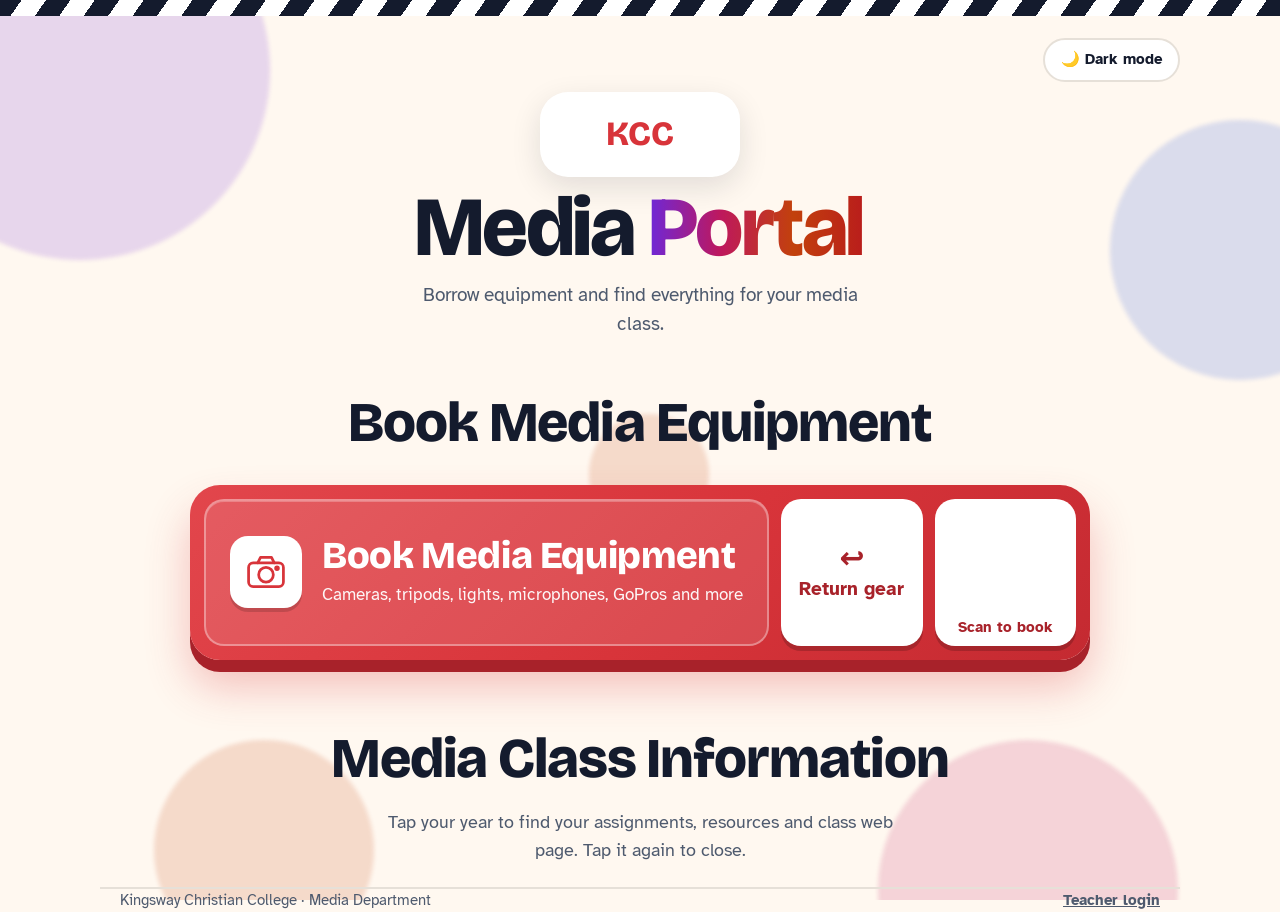
==== commit 3a448a41: "Add files via upload" ====
--- a/public/index.html
+++ b/public/index.html
@@ -13,7 +13,7 @@
 /* =================================================================
    EASY EDITS
    - Year colours: change the --yN values below.
-   - Links for each year: edit YEARS in the script at the bottom.
+   - Page content: edit content.js, or use Teacher login on the page.
    - Logo: upload your school logo to the site as  kcc-logo.png
    ================================================================= */
 :root{
@@ -80,7 +80,7 @@
 .tag{max-width:40ch;margin:0 auto;color:var(--muted);font-size:19px}
 
 /* the big booking button */
-.book{display:grid;grid-template-columns:4fr 1fr;gap:12px;margin:30px auto 10px;max-width:900px;
+.book{display:grid;grid-template-columns:4fr 1fr 1fr;gap:12px;margin:18px auto 10px;max-width:900px;
   background:linear-gradient(135deg,#E2464C,var(--brand) 55%,#C42A31);border-radius:30px;padding:14px;
   box-shadow:0 12px 0 var(--brand-dark),0 26px 44px rgba(216,52,58,.30)}
 .book a{text-decoration:none;color:#fff}
@@ -100,7 +100,12 @@
 .book-return span{font-size:30px;line-height:1}
 .book-return:hover{transform:translateY(-2px)}
 .book-return:active{transform:translateY(4px);box-shadow:0 1px 0 rgba(0,0,0,.18)}
-.book a:focus-visible{outline:4px solid #fff;outline-offset:3px}
+.book-qr{appearance:none;border:0;cursor:pointer;font:inherit;display:flex;flex-direction:column;align-items:center;justify-content:center;gap:6px;text-align:center;background:#fff;color:var(--brand-dark);font-weight:800;font-size:15px;line-height:1.15;border-radius:20px;padding:10px;min-height:64px;box-shadow:0 5px 0 rgba(0,0,0,.18);transition:transform .12s, box-shadow .12s}
+.book-qr:hover{transform:translateY(-2px)}
+.book-qr:active{transform:translateY(4px);box-shadow:0 1px 0 rgba(0,0,0,.18)}
+.qrbox{display:block;width:100%;max-width:104px;aspect-ratio:1;background:#fff}
+.qrbox svg{display:block;width:100%;height:auto}
+.book a:focus-visible,.book button:focus-visible{outline:4px solid #fff;outline-offset:3px}
 .quick{display:flex;justify-content:center;gap:12px;flex-wrap:wrap;margin:22px 0 0}
 .quick a{display:inline-flex;align-items:center;gap:8px;background:var(--surface);border:2px solid var(--line);border-radius:999px;padding:12px 20px;text-decoration:none;font-weight:700;min-height:50px}
 .quick a:hover{border-color:var(--ink)}
@@ -145,11 +150,80 @@
 .card-img{display:block;width:calc(100% + 36px);margin:0 -18px 14px;aspect-ratio:16/9;object-fit:cover;background:var(--line)}
 .empty-card{border-style:dashed;background:transparent}
 
+
+/* ---- sub headings, panels shared ---- */
+.sub-h{font-size:clamp(26px,3.6vw,34px)}
+.blk{padding-top:46px}
+.tut-block{margin-top:44px}
+.cw{position:relative;min-width:0}
+.cw>.card{height:100%}
+.ft{display:inline-block;margin-left:8px;padding:1px 8px;border-radius:999px;background:var(--panel-soft,var(--accent-soft));font-size:12px;font-weight:700;color:var(--ink)}
+.tut-block .panel{--panel-c:var(--y8);--panel-soft:var(--y8-soft)}
+.video{margin-top:18px;border-radius:20px;overflow:hidden;aspect-ratio:16/9;background:#000;border:3px solid var(--panel-c)}
+.video iframe{display:block;width:100%;height:100%;border:0}
+.yr.tut{width:100%;height:100%}
+.yr.tut .lbl{font-family:var(--display);font-weight:800;font-size:22px;line-height:1.1}
+.yr.tut .pl{width:54px;height:54px;flex:none;filter:drop-shadow(0 3px 0 rgba(0,0,0,.18))}
+.yr.add{background:transparent;color:var(--ink);border:3px dashed var(--ink);box-shadow:none;font-weight:700;font-size:19px}
+
+/* ---- competitions stream ---- */
+.stream{overflow-x:auto;overflow-y:hidden;padding:16px 2px 30px;scrollbar-width:thin;scrollbar-color:var(--brand) transparent;overscroll-behavior-x:contain}
+.track{display:flex;gap:24px;width:max-content;margin:0 auto}
+.track .cw{flex:none}
+.poster{appearance:none;border:0;cursor:pointer;font:inherit;display:block;position:relative;height:clamp(300px,52vw,460px);aspect-ratio:var(--ar,3/4);border-radius:28px;padding:10px;
+  background:linear-gradient(140deg,var(--c1),var(--c2));box-shadow:0 10px 0 rgba(0,0,0,.18),0 24px 40px rgba(20,27,45,.22);transition:transform .15s}
+.poster:hover{transform:translateY(-4px)}
+.poster img{display:block;width:100%;height:100%;object-fit:cover;border-radius:19px;background:#fff}
+.poster .ph{width:100%;height:100%;border-radius:19px;background:#fff;display:grid;place-items:center;font-family:var(--display);font-weight:800;font-size:56px;color:var(--c1)}
+.poster .pt{position:absolute;left:10px;right:10px;bottom:10px;padding:40px 16px 14px;border-radius:0 0 19px 19px;background:linear-gradient(transparent,rgba(10,12,30,.86));color:#fff;font-family:var(--display);font-weight:800;font-size:22px;line-height:1.1;text-align:left}
+.stream-tools{display:flex;justify-content:center;margin-top:4px}
+
+/* ---- dialogs, buttons ---- */
+dialog{border:3px solid var(--ink);border-radius:24px;background:var(--surface);color:var(--ink);padding:24px;width:min(92vw,520px);max-width:92vw}
+dialog::backdrop{background:rgba(10,12,30,.7)}
+dialog h3{font-family:var(--display);font-weight:800;font-size:26px;margin:0 0 6px}
+dialog .f label{display:block;font-weight:700;margin:14px 0 4px}
+dialog .f input,dialog .f textarea{width:100%;font:inherit;padding:11px 13px;border:2px solid var(--line);border-radius:12px;background:var(--bg);color:var(--ink)}
+dialog .f input:focus,dialog .f textarea:focus{border-color:var(--ink);outline:none}
+.err{color:#B42318;font-weight:700;min-height:1.4em;margin:10px 0 0}
+:root[data-theme="dark"] .err{color:#FF9A92}
+.fbtns{display:flex;gap:10px;justify-content:flex-end;margin-top:12px;flex-wrap:wrap}
+.btn{font:inherit;font-weight:700;border-radius:999px;border:2px solid var(--ink);background:var(--ink);color:var(--bg);padding:9px 18px;min-height:44px;cursor:pointer;text-decoration:none;display:inline-flex;align-items:center;justify-content:center}
+.btn.ghost{background:transparent;color:var(--ink)}
+.btn.brand{background:var(--brand);border-color:var(--brand);color:#fff}
+.qr-big{width:min(72vw,380px);margin:14px auto;padding:14px;background:#fff;border-radius:20px;border:3px solid var(--line)}
+.qr-big svg{display:block;width:100%;height:auto}
+.qr-url{word-break:break-all;color:var(--muted);font-size:15px;text-align:center;margin:0}
+dialog.lb{width:auto;max-width:min(94vw,920px);padding:14px;text-align:center}
+dialog.lb img{display:block;max-width:100%;max-height:76vh;margin:0 auto;border-radius:16px}
+dialog.lb h3{margin:12px 0 8px}
+
+/* ---- teacher mode ---- */
+.ctl{position:absolute;top:8px;right:8px;display:flex;gap:6px;z-index:3}
+.ctl button{width:38px;height:38px;border-radius:50%;border:2px solid var(--ink);background:var(--surface);color:var(--ink);font-size:17px;line-height:1;cursor:pointer;display:grid;place-items:center}
+.ctl button:hover{background:var(--ink);color:var(--bg)}
+.dz{margin-top:14px;border:3px dashed var(--panel-c,var(--ink));border-radius:20px;padding:18px;text-align:center;color:var(--muted);display:flex;flex-wrap:wrap;gap:10px 16px;align-items:center;justify-content:center;transition:background .12s}
+.dz b{color:var(--ink)}
+.dz.over{background:var(--accent-soft);border-style:solid}
+.dz .dzb{display:flex;gap:8px;flex-wrap:wrap;justify-content:center}
+.dz.big{padding:28px;margin:6px 0 0;border-color:var(--brand)}
+.linkbtn{appearance:none;background:none;border:0;padding:0;font:inherit;font-weight:700;color:inherit;text-decoration:underline;cursor:pointer}
+.tbar{position:fixed;left:50%;transform:translateX(-50%);bottom:max(14px,env(safe-area-inset-bottom));z-index:30;display:flex;gap:10px;align-items:center;flex-wrap:wrap;justify-content:center;background:var(--surface);border:3px solid var(--ink);border-radius:22px;padding:10px 14px;box-shadow:0 12px 30px rgba(20,27,45,.3);width:max-content;max-width:94vw}
+.tbar[hidden]{display:none}
+.tb-msg{font-weight:700}
+.tb-msg small{display:block;font-weight:400;color:var(--muted);font-size:14px}
+body.t-on{padding-bottom:110px}
+.toast{position:fixed;left:50%;transform:translateX(-50%);bottom:110px;z-index:40;background:var(--ink);color:var(--bg);padding:12px 20px;border-radius:14px;font-weight:700;max-width:92vw;text-align:center}
+.toast[hidden]{display:none}
+.hint{color:var(--muted);font-size:15px;margin:10px 0 0}
+
 footer{margin:56px 0 30px;padding-top:20px;border-top:2px solid var(--line);display:flex;justify-content:space-between;gap:12px;flex-wrap:wrap;color:var(--muted);font-size:15px}
-footer a{font-weight:700}
+footer a,footer .linkbtn{font-weight:700}
 @media (max-width:560px){
-  .book{grid-template-columns:1fr;padding:12px;gap:10px}
-  .book-main{gap:14px;padding:10px;min-height:0;width:100%}
+  .book{grid-template-columns:1fr 1fr;padding:12px;gap:10px}
+  .book-main{gap:14px;padding:10px;min-height:0;width:100%;grid-column:1/-1}
+  .book-qr{flex-direction:row;gap:10px;min-height:60px}
+  .book-qr .qrbox{width:44px;max-width:44px}
   .book-return{flex-direction:row;gap:10px;min-height:60px}
   .book-return span{font-size:22px}
   .book .ic{width:60px;height:60px}
@@ -175,67 +249,503 @@
 </header>
 
 <main id="main" class="wrap">
-  <div class="book">
-    <a class="book-main" href="/book/">
-      <span class="ic" aria-hidden="true"><svg viewBox="0 0 48 48" fill="none" stroke="#fff" stroke-width="3" stroke-linecap="round" stroke-linejoin="round"><rect x="5" y="14" width="38" height="26" rx="5"/><path d="M15 14l3-6h12l3 6"/><circle cx="24" cy="27" r="8"/><circle cx="36" cy="20" r="1.5" fill="#fff"/></svg></span>
-      <span class="txt"><b>Book Media Equipment</b><small>Cameras, tripods, lights, microphones, GoPros and more</small></span>
-    </a>
-    <a class="book-return" href="/book/#return"><span aria-hidden="true">↩</span> Return gear</a>
-  </div>
-
-  <section id="years" aria-labelledby="yearsTitle">
+
+  <!-- BOOK EQUIPMENT -->
+  <section id="bookSec" class="blk" aria-labelledby="bookTitle" style="padding-top:34px">
+    <h2 id="bookTitle" class="big-h">Book Media Equipment</h2>
+    <div class="book">
+      <a class="book-main" href="/book/">
+        <span class="ic" aria-hidden="true"><svg viewBox="0 0 48 48" fill="none" stroke="#fff" stroke-width="3" stroke-linecap="round" stroke-linejoin="round"><rect x="5" y="14" width="38" height="26" rx="5"/><path d="M15 14l3-6h12l3 6"/><circle cx="24" cy="27" r="8"/><circle cx="36" cy="20" r="1.5" fill="#fff"/></svg></span>
+        <span class="txt"><b>Book Media Equipment</b><small>Cameras, tripods, lights, microphones, GoPros and more</small></span>
+      </a>
+      <a class="book-return" href="/book/#return"><span aria-hidden="true">↩</span> Return gear</a>
+      <button type="button" class="book-qr" id="qrBtn" data-act="qr" aria-label="Show the booking QR code bigger" hidden>
+        <span class="qrbox" id="qrMini"></span><span>Scan to book</span>
+      </button>
+    </div>
+  </section>
+
+  <!-- COMPETITIONS -->
+  <section id="comp" class="blk" aria-labelledby="compTitle" hidden></section>
+
+  <!-- YEAR INFORMATION + TUTORIALS -->
+  <section id="years" class="blk" aria-labelledby="yearsTitle">
     <h2 id="yearsTitle" class="big-h">Media Class Information</h2>
-    <p class="sub">Tap your year to find your assignments, resources and class web page.</p>
+    <p class="sub">Tap your year to find your assignments, resources and class web page. Tap it again to close.</p>
     <div class="years" id="yearGrid"></div>
     <div class="panel" id="yearPanel" aria-live="polite"></div>
+
+    <div class="tut-block" id="tutBlock" hidden>
+      <h2 class="sub-h" id="tutTitle">Media Equipment Tutorials</h2>
+      <p class="sub">Tap a tutorial to watch it. Tap it again to close.</p>
+      <div class="years" id="tutGrid"></div>
+      <div class="panel" id="tutPanel" aria-live="polite"></div>
+    </div>
   </section>
+
+  <!-- USEFUL LINKS -->
+  <section id="linksSec" class="blk" aria-labelledby="linksTitle" hidden></section>
 </main>
 
 <footer class="wrap">
   <span>Kingsway Christian College · Media Department</span>
-  <a href="/book/#teacher">Teacher login</a>
+  <button type="button" class="linkbtn" data-act="login">Teacher login</button>
 </footer>
 
+<!-- teacher toolbar + messages -->
+<div class="tbar" id="tbar" hidden></div>
+<div class="toast" id="toast" role="status" hidden></div>
+<input type="file" id="picker" multiple hidden>
+
+<!-- dialogs -->
+<dialog id="qrDlg" aria-labelledby="qrT">
+  <h3 id="qrT" style="text-align:center">Scan to book equipment</h3>
+  <div class="qr-big" id="qrBig"></div>
+  <p class="qr-url" id="qrUrl"></p>
+  <p class="hint" style="text-align:center">Point your phone camera at the code to open the booking page.</p>
+  <div class="fbtns" style="justify-content:center"><button type="button" class="btn" data-act="closedlg">Close</button></div>
+</dialog>
+
+<dialog id="lb" class="lb" aria-labelledby="lbT">
+  <img id="lbImg" alt="">
+  <h3 id="lbT"></h3>
+  <div class="fbtns" style="justify-content:center"><a class="btn brand" id="lbPdf" target="_blank" rel="noopener" hidden>Open the PDF</a><button type="button" class="btn" data-act="closedlg">Close</button></div>
+</dialog>
+
+<dialog id="loginDlg" aria-labelledby="loginT">
+  <form id="loginForm" class="f">
+    <h3 id="loginT">Teacher login</h3>
+    <label for="passcode">Passcode</label>
+    <input id="passcode" type="password" autocomplete="current-password">
+    <p class="err" id="loginErr" role="alert"></p>
+    <div class="fbtns"><button type="button" class="btn ghost" data-act="closedlg">Cancel</button><button class="btn brand">Log in</button></div>
+    <p class="hint">Looking for the equipment booking admin? <a href="/book/#teacher">Go to the booking teacher area</a>.</p>
+  </form>
+</dialog>
+
+<dialog id="formDlg" aria-labelledby="fTitle">
+  <form id="formEl" class="f">
+    <h3 id="fTitle"></h3>
+    <div id="fBody"></div>
+    <p class="err" id="fErr" role="alert"></p>
+    <div class="fbtns"><button type="button" class="btn ghost" data-act="closedlg">Cancel</button><button class="btn brand">Save</button></div>
+  </form>
+</dialog>
+
+<dialog id="pubDlg" aria-labelledby="pubT">
+  <h3 id="pubT">Your update is downloaded</h3>
+  <div id="pubBody"></div>
+  <div class="fbtns"><button type="button" class="btn" data-act="closedlg">Got it</button></div>
+</dialog>
+
 <script src="/content.js"></script>
+<script src="/qrcode.js"></script>
 <script>
 /* =================================================================
-   YEAR GROUPS – edit the text and links here.
-   Each link:  { title:"...", text:"...", url:"https://..." }
+   TEACHER PASSCODE – change this to your own. (It's a gate to stop
+   students clicking around, not high security. Nothing a student does
+   can change what other students see: changes only go live when you
+   upload the downloaded files to the site.)
    ================================================================= */
-const YEARS = (window.PORTAL&&window.PORTAL.years)||{};   /* edit content.js to change these */
-const ORDER=["8","9","10","11","12"].filter(y=>YEARS[y]);
+const TEACHER_CODE="kccmedia";
+
 const $=s=>document.querySelector(s);
 const esc=s=>String(s??"").replace(/[&<>"']/g,c=>({"&":"&amp;","<":"&lt;",">":"&gt;",'"':"&quot;","'":"&#39;"}[c]));
 const store={get:k=>{try{return localStorage.getItem(k)}catch(e){return null}},set:(k,v)=>{try{localStorage.setItem(k,v)}catch(e){}}};
-
-$("#yearGrid").innerHTML=ORDER.map(y=>`<button class="yr" style="--c:var(--y${y})" data-y="${y}" aria-pressed="false"><span class="num">${y}</span><span class="lbl">Year ${y}</span></button>`).join("");
-
-function linkCards(kind,list){
-  if(!list.length) return `<div class="card empty-card"><span class="k">${kind}s</span><b>Coming soon</b><p>Your teacher will add these here.</p></div>`;
-  return list.map(l=>`<a class="card${l.image?" has-img":""}" href="${esc(l.url)}"${/^https?:/.test(l.url||"")?' target="_blank" rel="noopener"':""}>${l.image?`<img class="card-img" src="${esc(l.image)}" alt="" loading="lazy">`:""}<span class="k">${kind}</span><b>${esc(l.title)}</b><p>${esc(l.text||"")}</p></a>`).join("");
-}
-function showYear(y,scroll){
-  const Y=YEARS[y]; if(!Y) return; Y.assignments=Y.assignments||[]; Y.resources=Y.resources||[];
-  store.set("kcc-portal-year",y);
-  document.querySelectorAll(".yr").forEach(b=>b.setAttribute("aria-pressed",b.dataset.y===y));
-  const p=$("#yearPanel");
+const REDUCED=matchMedia("(prefers-reduced-motion: reduce)").matches;
+
+/* ---------- data (edit content.js, or use Teacher login on the page) ---------- */
+const P=JSON.parse(JSON.stringify((window.PORTAL)||{}));
+P.years=P.years||{}; P.tutorials=P.tutorials||[]; P.competitions=P.competitions||[]; P.links=P.links||[];
+const ORDER=["8","9","10","11","12"].filter(y=>P.years[y]);
+ORDER.forEach(y=>{const Y=P.years[y];Y.assignments=Y.assignments||[];Y.resources=Y.resources||[];Y.equipment=Y.equipment||[];Y.page=Y.page||"";});
+
+const S={teacher:false,preview:false,dirty:0,saved:true,files:new Map(),openYear:"",openTut:-1};
+const editing=()=>S.teacher&&!S.preview;
+{const saved=store.get("kcc-portal-year"); if(saved&&P.years[saved]) S.openYear=saved;}
+
+const FT={pdf:"PDF",doc:"Word",docx:"Word",ppt:"PowerPoint",pptx:"PowerPoint",key:"Keynote",xls:"Excel",xlsx:"Excel",csv:"Spreadsheet",mp4:"Video",mov:"Video",m4v:"Video",mp3:"Audio",wav:"Audio",zip:"ZIP",jpg:"Image",jpeg:"Image",png:"Image",gif:"Image",webp:"Image"};
+const extOf=u=>{const m=String(u||"").split(/[?#]/)[0].match(/\.([a-z0-9]{2,5})$/i);return m?m[1].toLowerCase():""};
+const safeUrl=u=>/^(https?:\/\/|\/|blob:|mailto:)/i.test(u||"")?u:"#";
+const resolve=u=>{const f=S.files.get(u);return f?f.obj:u};
+const PALS=[["--y11","--y10"],["--y9","--y12"],["--y8","--y11"],["--y10","--y9"],["--y12","--y8"]];
+const TC=["8","9","10","11","12"];
+
+/* =============================================================
+   BOOKING QR CODE
+   ============================================================= */
+const BOOK_URL=new URL("/book/",location.href).href;
+function qrSVG(id){const q=qrcode(0,"M");q.addData(BOOK_URL);q.make();return q.createSvgTag({cellSize:4,margin:2,scalable:true,title:{text:"QR code that opens the equipment booking page",id}});}
+if(typeof qrcode==="function"){
+  $("#qrMini").innerHTML=qrSVG("qrt1"); $("#qrBig").innerHTML=qrSVG("qrt2"); $("#qrUrl").textContent=BOOK_URL; $("#qrBtn").hidden=false;
+}
+
+/* =============================================================
+   YEAR BUTTONS + PANEL
+   ============================================================= */
+$("#yearGrid").innerHTML=ORDER.map(y=>`<button class="yr" style="--c:var(--y${y})" data-act="yr" data-y="${y}" aria-expanded="false" aria-controls="yearPanel"><span class="num">${y}</span><span class="lbl">Year ${y}</span></button>`).join("");
+
+const ctl=(sec,i,y)=>`<div class="ctl"><button type="button" data-act="edit" data-sec="${sec}" data-i="${i}" data-y="${y||""}" aria-label="Edit">✎</button><button type="button" data-act="del" data-sec="${sec}" data-i="${i}" data-y="${y||""}" aria-label="Remove">✕</button></div>`;
+
+function cardsHTML(kind,list,sec,y){
+  return list.map((l,i)=>{
+    const ext=extOf(l.url), href=safeUrl(resolve(l.url||"")), ext_=/^https?:/.test(l.url||"")||ext==="pdf";
+    const a=`<a class="card${l.image?" has-img":""}" href="${esc(href)}"${ext_?' target="_blank" rel="noopener"':""}>${l.image?`<img class="card-img" src="${esc(resolve(l.image))}" alt="" loading="lazy">`:""}<span class="k">${kind}</span>${FT[ext]&&sec!=="links"?`<span class="ft">${FT[ext]}</span>`:""}<b>${esc(l.title)}</b>${l.text?`<p>${esc(l.text)}</p>`:""}</a>`;
+    return `<div class="cw">${a}${editing()?ctl(sec,i,y):""}</div>`;
+  }).join("");
+}
+function dzHTML(sec,y){
+  if(sec==="links") return `<div class="dz" data-sec="links"><b>Add a handy link</b><span class="dzb"><button type="button" class="btn" data-act="add" data-sec="links">+ Add a link</button></span></div>`;
+  if(sec==="equipment") return `<div class="dz" data-sec="equipment" data-y="${y}"><span><b>Drag a photo here</b> or add equipment</span><span class="dzb"><button type="button" class="btn" data-act="add" data-sec="equipment" data-y="${y}">+ Add equipment</button></span></div>`;
+  return `<div class="dz" data-sec="${sec}" data-y="${y}"><span><b>Drag files here</b> (Word, PDF, slides, images, video)</span><span class="dzb"><button type="button" class="btn" data-act="browse" data-sec="${sec}" data-y="${y}">Choose files</button><button type="button" class="btn ghost" data-act="add" data-sec="${sec}" data-y="${y}">+ Add a link</button></span></div>`;
+}
+function secHTML(y,key,label,kind){
+  const list=P.years[y][key];
+  if(!list.length&&!editing()) return "";            /* nothing to show = no heading, no "coming soon" */
+  return `<h4 class="sec">${label}</h4>${list.length?`<div class="cards">${cardsHTML(kind,list,key,y)}</div>`:""}${editing()?dzHTML(key,y):""}`;
+}
+function renderYears(){
+  document.querySelectorAll("#yearGrid .yr").forEach(b=>b.setAttribute("aria-expanded",String(b.dataset.y===S.openYear)));
+  const p=$("#yearPanel"), y=S.openYear, Y=P.years[y];
+  if(!Y){p.classList.remove("show");p.innerHTML="";return;}
   p.style.setProperty("--panel-c",`var(--y${y})`); p.style.setProperty("--panel-soft",`var(--y${y}-soft)`);
   p.innerHTML=`<div class="panel-head"><span class="badge" aria-hidden="true">${y}</span><h3>Year ${y} Media</h3>
-      ${Y.page?`<a class="book-yr" href="${esc(Y.page)}" target="_blank" rel="noopener">Open class web page <span aria-hidden="true">→</span></a>`:""}</div>
-    <h4 class="sec">Assignments</h4><div class="cards">${linkCards("Assignment",Y.assignments)}</div>
-    <h4 class="sec">Resources</h4><div class="cards">${linkCards("Resource",Y.resources)}</div>`;
+      ${Y.page?`<a class="book-yr" href="${esc(safeUrl(Y.page))}" target="_blank" rel="noopener">Open class web page <span aria-hidden="true">→</span></a>`:""}
+      ${editing()?`<button type="button" class="btn ${Y.page?"ghost":""}" style="${Y.page?"":"margin-left:auto"}" data-act="pageurl" data-y="${y}">${Y.page?"Change":"Set"} class web page link</button>`:""}</div>
+    ${secHTML(y,"assignments","Assignments","Assignment")}
+    ${secHTML(y,"resources","Resources","Resource")}
+    ${secHTML(y,"equipment","Equipment","Equipment")}`;
   p.classList.add("show");
-  if(scroll) p.scrollIntoView({behavior:matchMedia("(prefers-reduced-motion: reduce)").matches?"auto":"smooth",block:"nearest"});
-}
-document.querySelectorAll(".yr").forEach(b=>b.onclick=()=>showYear(b.dataset.y,true));
-const saved=store.get("kcc-portal-year"); if(saved&&YEARS[saved]) showYear(saved,false);
-
-/* light / dark switch */
-const root=document.documentElement, modeBtn=$("#mode");
-function setMode(m){ if(m) root.dataset.theme=m; else delete root.dataset.theme; store.set("kcc-portal-theme",m||"");
-  const dark=m?m==="dark":matchMedia("(prefers-color-scheme: dark)").matches; modeBtn.textContent=dark?"☀️ Light mode":"🌙 Dark mode"; }
+}
+function toggleYear(y){
+  S.openYear=S.openYear===y?"":y; store.set("kcc-portal-year",S.openYear); renderYears();
+  if(S.openYear) $("#yearPanel").scrollIntoView({behavior:REDUCED?"auto":"smooth",block:"nearest"});
+}
+
+/* =============================================================
+   TUTORIALS (YouTube)
+   ============================================================= */
+function ytEmbed(u){
+  try{
+    const x=new URL(String(u||"").trim()); const h=x.hostname.replace(/^(www|m|music)\./,""); let id="";
+    if(h==="youtu.be") id=x.pathname.slice(1).split("/")[0];
+    else if(h==="youtube.com"||h==="youtube-nocookie.com"){
+      if(x.pathname==="/watch") id=x.searchParams.get("v")||"";
+      else{const m=x.pathname.match(/^\/(embed|shorts|live|v)\/([^/?]+)/); if(m) id=m[2];}
+      if(!/^[\w-]{11}$/.test(id)&&x.searchParams.get("list")&&/^[\w-]+$/.test(x.searchParams.get("list")))
+        return "https://www.youtube-nocookie.com/embed/videoseries?list="+x.searchParams.get("list");
+    }
+    return /^[\w-]{11}$/.test(id)?"https://www.youtube-nocookie.com/embed/"+id:"";
+  }catch(e){return ""}
+}
+function renderTut(){
+  const box=$("#tutBlock"), list=P.tutorials;
+  if(!list.length&&!editing()){box.hidden=true;return;}
+  box.hidden=false;
+  let tiles=list.map((t,i)=>`<div class="cw"><button type="button" class="yr tut" style="--c:var(--y${TC[i%5]})" data-act="tut" data-t="${i}" aria-expanded="${S.openTut===i}" aria-controls="tutPanel"><svg class="pl" viewBox="0 0 48 48" aria-hidden="true"><circle cx="24" cy="24" r="22" fill="#fff"/><path d="M19 15l16 9-16 9z" fill="var(--c)"/></svg><span class="lbl">${esc(t.title)}</span></button>${editing()?ctl("tut",i):""}</div>`).join("");
+  if(editing()) tiles+=`<button type="button" class="yr tut add" data-act="add" data-sec="tut">+ Add a tutorial</button>`;
+  $("#tutGrid").innerHTML=tiles;
+  const p=$("#tutPanel"), t=list[S.openTut];
+  if(!t){p.classList.remove("show");p.innerHTML="";return;}
+  const c=TC[S.openTut%5], emb=ytEmbed(t.url);
+  p.style.setProperty("--panel-c",`var(--y${c})`); p.style.setProperty("--panel-soft",`var(--y${c}-soft)`);
+  p.innerHTML=`<div class="panel-head"><span class="badge" aria-hidden="true">▶</span><h3>${esc(t.title)}</h3><a class="book-yr" href="${esc(safeUrl(t.url))}" target="_blank" rel="noopener">Watch on YouTube <span aria-hidden="true">→</span></a></div>
+    ${emb?`<div class="video"><iframe src="${esc(emb)}" title="${esc(t.title)}" loading="lazy" allow="accelerometer; encrypted-media; picture-in-picture; fullscreen" referrerpolicy="strict-origin-when-cross-origin" allowfullscreen></iframe></div>`:`<p>This link can't be shown here. Use the button above.</p>`}`;
+  p.classList.add("show");
+}
+function toggleTut(i){
+  S.openTut=S.openTut===i?-1:i; renderTut();
+  if(S.openTut>=0) $("#tutPanel").scrollIntoView({behavior:REDUCED?"auto":"smooth",block:"nearest"});
+}
+
+/* =============================================================
+   COMPETITIONS (poster stream)
+   ============================================================= */
+const M={raf:0,last:0,pos:0,hover:false,touch:false,hold:0,paused:false,L:0};
+function posterHTML(p,i){
+  const [c1,c2]=PALS[i%PALS.length], ar=p.w&&p.h?`${p.w}/${p.h}`:"3/4";
+  const img=p.image?`<img src="${esc(resolve(p.image))}" alt="" decoding="async">`:`<span class="ph" aria-hidden="true">PDF</span>`;
+  return `<div class="cw"><button type="button" class="poster" data-act="poster" data-p="${i}" style="--c1:var(${c1});--c2:var(${c2});--ar:${ar}" aria-label="View poster: ${esc(p.title)}">${img}<span class="pt">${esc(p.title)}</span></button>${editing()?ctl("comp",i):""}</div>`;
+}
+function renderComp(){
+  cancelAnimationFrame(M.raf);
+  const sec=$("#comp"), list=P.competitions;
+  if(!list.length&&!editing()){sec.hidden=true;sec.innerHTML="";return;}
+  sec.hidden=false;
+  const live=list.length&&!editing()&&!REDUCED;
+  sec.innerHTML=`<h2 id="compTitle" class="big-h">Competitions</h2>
+    ${list.length?`<p class="sub">Tap a poster to see it bigger. Scroll sideways to browse.</p>
+    <div class="stream" id="stream" tabindex="0" role="region" aria-label="Competition posters. Scroll sideways to browse."><div class="track">${list.map(posterHTML).join("")}</div></div>
+    ${live?`<div class="stream-tools"><button type="button" class="mode" id="ppBtn" data-act="pp" aria-pressed="${M.paused}">${M.paused?"▶ Play":"❚❚ Pause"}</button></div>`:""}`:""}
+    ${editing()?`<div class="dz big" data-sec="comp"><span><b>Drag competition posters here</b> (images or PDFs). They show as large posters that scroll across the page.</span><span class="dzb"><button type="button" class="btn brand" data-act="browse" data-sec="comp">Choose files</button></span></div>`:""}`;
+  if(live) setupStream();
+}
+function setupStream(){
+  const st=$("#stream"); if(!st) return; const tr=st.firstElementChild;
+  requestAnimationFrame(()=>{
+    if(!$("#stream")||!tr.children.length) return;
+    if(tr.scrollWidth<=st.clientWidth+30) return;           /* few posters: no need to scroll */
+    const n=tr.children.length;
+    [...tr.children].forEach(c=>{const k=c.cloneNode(true);k.setAttribute("aria-hidden","true");k.querySelectorAll("button").forEach(b=>b.tabIndex=-1);tr.appendChild(k);});
+    M.L=tr.children[n].offsetLeft-tr.children[0].offsetLeft;
+    st.scrollLeft=M.pos=M.L; M.last=0;
+    const hold=()=>{M.hold=performance.now()+6000};
+    st.addEventListener("wheel",hold,{passive:true});
+    st.addEventListener("keydown",hold);
+    st.addEventListener("focusin",hold);
+    st.addEventListener("pointerdown",hold);
+    st.addEventListener("pointerenter",e=>{if(e.pointerType==="mouse")M.hover=true});
+    st.addEventListener("pointerleave",e=>{if(e.pointerType==="mouse"){M.hover=false;hold()}});
+    st.addEventListener("touchstart",()=>{M.touch=true},{passive:true});
+    ["touchend","touchcancel"].forEach(t=>st.addEventListener(t,()=>{M.touch=false;hold()},{passive:true}));
+    st.addEventListener("scroll",()=>{const s=st.scrollLeft; if(s>=M.L+1) st.scrollLeft=s-M.L; else if(s<=0) st.scrollLeft=s+M.L;},{passive:true});
+    M.raf=requestAnimationFrame(tick);
+  });
+}
+function tick(t){
+  M.raf=requestAnimationFrame(tick);
+  const st=$("#stream"); if(!st) return;
+  const dt=Math.min(64,t-(M.last||t)); M.last=t;
+  if(M.paused||M.hover||M.touch||t<M.hold||document.hidden){M.pos=st.scrollLeft;return;}
+  M.pos+=dt*0.045; if(M.pos>=M.L+1) M.pos-=M.L;
+  st.scrollLeft=M.pos;
+}
+function openPoster(i){
+  const p=P.competitions[i]; if(!p) return;
+  if(!p.image&&p.file){window.open(resolve(p.file),"_blank","noopener");return;}
+  $("#lbImg").src=resolve(p.image); $("#lbImg").alt=p.title; $("#lbT").textContent=p.title;
+  const a=$("#lbPdf"); if(p.file){a.href=resolve(p.file);a.hidden=false}else a.hidden=true;
+  $("#lb").showModal();
+}
+
+/* =============================================================
+   USEFUL LINKS
+   ============================================================= */
+function renderLinks(){
+  const sec=$("#linksSec"), list=P.links;
+  if(!list.length&&!editing()){sec.hidden=true;sec.innerHTML="";return;}
+  sec.hidden=false; sec.style.setProperty("--panel-c","var(--y8)");
+  sec.innerHTML=`<h2 id="linksTitle" class="big-h">Useful Links</h2><p class="sub">Handy sites for your media projects.</p>
+    ${list.length?`<div class="cards">${cardsHTML("Link",list,"links")}</div>`:""}${editing()?dzHTML("links"):""}`;
+}
+
+/* =============================================================
+   TEACHER MODE
+   ============================================================= */
+const listFor=(sec,y)=>sec==="tut"?P.tutorials:sec==="comp"?P.competitions:sec==="links"?P.links:P.years[y][sec];
+function renderAll(){renderComp();renderYears();renderTut();renderLinks();renderBar();}
+function changed(){S.dirty++;S.saved=false;renderAll();}
+let toastT=0;
+function toast(m){const t=$("#toast");t.textContent=m;t.hidden=false;clearTimeout(toastT);toastT=setTimeout(()=>t.hidden=true,4500);}
+function renderBar(){
+  const b=$("#tbar");
+  if(!S.teacher){b.hidden=true;document.body.classList.remove("t-on");return;}
+  b.hidden=false;document.body.classList.add("t-on");
+  const unsaved=S.dirty&&!S.saved;
+  b.innerHTML=`<span class="tb-msg">${S.preview?"Previewing as a student":"Teacher mode"}<small>${unsaved?"You have changes to download":S.dirty?"Update downloaded":"Drag files into any section"}</small></span>
+    <button type="button" class="btn ${unsaved?"brand":""}" data-act="download">Download update</button>
+    <button type="button" class="btn ghost" data-act="preview">${S.preview?"Back to editing":"Preview as student"}</button>
+    <button type="button" class="btn ghost" data-act="logout">Log out</button>`;
+}
+
+/* --- login --- */
+$("#loginForm").addEventListener("submit",e=>{
+  e.preventDefault();
+  if($("#passcode").value===TEACHER_CODE){
+    S.teacher=true;S.preview=false;$("#loginDlg").close();$("#passcode").value="";$("#loginErr").textContent="";
+    renderAll();toast("Teacher mode is on. Drag files into any section.");
+  }else $("#loginErr").textContent="That passcode isn't right.";
+});
+
+/* --- form dialog --- */
+let ASK=null;
+function ask(o){
+  ASK=o;$("#fTitle").textContent=o.title;
+  $("#fBody").innerHTML=o.fields.map(f=>`<label for="f_${f.k}">${esc(f.label)}</label>${f.area?`<textarea id="f_${f.k}" rows="3" placeholder="${esc(f.ph||"")}">${esc(f.value||"")}</textarea>`:`<input id="f_${f.k}" type="text" value="${esc(f.value||"")}" placeholder="${esc(f.ph||"")}" autocomplete="off">`}`).join("");
+  $("#fErr").textContent="";$("#formDlg").showModal();$("#fBody").querySelector("input,textarea").focus();
+}
+$("#formEl").addEventListener("submit",e=>{
+  e.preventDefault();const v={};ASK.fields.forEach(f=>v[f.k]=$("#f_"+f.k).value.trim());
+  const err=ASK.save(v);if(err){$("#fErr").textContent=err;return;}$("#formDlg").close();
+});
+const normUrl=u=>{u=(u||"").trim();if(!u)return"";if(/^(https?:\/\/|\/|mailto:)/i.test(u))return u;if(/^[\w-]+(\.[\w-]+)+(\/|$|\?|#)/.test(u))return"https://"+u;return"/"+u;};
+
+function editItem(sec,y,i){
+  const list=listFor(sec,y), cur=i>=0?list[i]:{}, adding=i<0;
+  const put=rec=>{if(adding)list.push(rec);else list[i]=Object.assign({},cur,rec);changed();};
+  if(sec==="tut") return ask({title:adding?"Add a tutorial":"Edit tutorial",fields:[{k:"title",label:"Button title",value:cur.title,ph:"e.g. Using the Sony camera"},{k:"url",label:"YouTube link",value:cur.url,ph:"Paste the YouTube link here"}],
+    save:v=>{if(!v.title)return"Give the tutorial a title.";if(!ytEmbed(v.url))return"That doesn't look like a YouTube link.";put({title:v.title,url:v.url});}});
+  if(sec==="comp") return ask({title:"Edit poster title",fields:[{k:"title",label:"Poster title",value:cur.title}],save:v=>{if(!v.title)return"Give the poster a title.";put({title:v.title});}});
+  const isEq=sec==="equipment";
+  ask({title:adding?(isEq?"Add equipment":"Add a link"):"Edit",fields:[
+      {k:"title",label:"Title",value:cur.title,ph:isEq?"e.g. Sony A7 camera":"Short title"},
+      {k:"text",label:"Description (optional)",value:cur.text,area:true,ph:"One or two short sentences"},
+      {k:"url",label:isEq?"Link (defaults to the booking page)":"Link",value:cur.url||(adding&&isEq?"/book/":""),ph:"https://..."}],
+    save:v=>{if(!v.title)return"Give it a title.";const u=normUrl(v.url||(isEq?"/book/":""));if(!u)return"Add a link.";put({title:v.title,text:v.text,url:u,image:cur.image||""});}});
+}
+document.addEventListener("click",e=>{
+  const b=e.target.closest("[data-act]");if(!b)return;const d=b.dataset;
+  switch(d.act){
+    case"yr":toggleYear(d.y);break;
+    case"tut":toggleTut(+d.t);break;
+    case"poster":openPoster(+d.p);break;
+    case"qr":$("#qrDlg").showModal();break;
+    case"closedlg":b.closest("dialog").close();break;
+    case"login":$("#loginDlg").showModal();$("#passcode").focus();break;
+    case"logout":if(S.dirty&&!S.saved&&!confirm("You have changes that aren't downloaded yet. Log out and lose them?"))break;S.saved=true;location.reload();break;
+    case"preview":S.preview=!S.preview;renderAll();break;
+    case"pp":M.paused=!M.paused;b.setAttribute("aria-pressed",M.paused);b.textContent=M.paused?"▶ Play":"❚❚ Pause";break;
+    case"add":editItem(d.sec,d.y,-1);break;
+    case"edit":editItem(d.sec,d.y,+d.i);break;
+    case"del":{const l=listFor(d.sec,d.y);if(confirm(`Remove "${l[+d.i].title}"?`)){l.splice(+d.i,1);if(d.sec==="tut")S.openTut=-1;changed();}break;}
+    case"pageurl":ask({title:"Class web page link",fields:[{k:"url",label:"Link (leave empty to remove the button)",value:P.years[d.y].page,ph:"https://..."}],save:v=>{P.years[d.y].page=normUrl(v.url);changed();}});break;
+    case"browse":pickTarget={sec:d.sec,y:d.y};$("#picker").value="";$("#picker").click();break;
+    case"download":download();break;
+  }
+});
+document.addEventListener("click",e=>{const d=e.target;if(d.tagName==="DIALOG"){const r=d.getBoundingClientRect();if(e.clientX<r.left||e.clientX>r.right||e.clientY<r.top||e.clientY>r.bottom)d.close();}});
+
+/* --- file handling --- */
+let pickTarget=null;
+$("#picker").addEventListener("change",e=>{if(pickTarget)handleFiles([...e.target.files],pickTarget);});
+const isImg=f=>/^image\//.test(f.type)||/\.(jpe?g|png|gif|webp)$/i.test(f.name);
+const isPdf=f=>f.type==="application/pdf"||/\.pdf$/i.test(f.name);
+const baseName=n=>n.replace(/\.[^.]+$/,"");
+const pretty=n=>baseName(n).replace(/[_]+/g," ").replace(/\s+/g," ").trim()||"Untitled";
+function safeName(n){
+  const m=n.match(/\.([^.]+)$/),ext=m?"."+m[1].toLowerCase().replace(/[^a-z0-9]/g,""):"";
+  const b=baseName(n).normalize("NFKD").replace(/[\u0300-\u036f]/g,"").toLowerCase().replace(/[^a-z0-9._-]+/g,"-").replace(/^[-.]+|[-.]+$/g,"")||"file";
+  return b+ext;
+}
+function putFile(folder,name,blob){
+  let n=safeName(name),path=`/uploads/${folder}/${n}`,k=2;
+  while(S.files.has(path)){n=safeName(baseName(name)+"-"+k+(name.match(/\.[^.]+$/)||[""])[0]);path=`/uploads/${folder}/${n}`;k++;}
+  S.files.set(path,{blob,obj:URL.createObjectURL(blob)});return path;
+}
+async function prepImage(f,max=1800){
+  if(/^image\/(jpeg|png|webp)$/.test(f.type)){
+    const bmp=await createImageBitmap(f),sc=Math.min(1,max/Math.max(bmp.width,bmp.height));
+    const w=Math.round(bmp.width*sc),h=Math.round(bmp.height*sc),c=document.createElement("canvas");c.width=w;c.height=h;
+    const x=c.getContext("2d");x.fillStyle="#fff";x.fillRect(0,0,w,h);x.drawImage(bmp,0,0,w,h);
+    const blob=await new Promise(r=>c.toBlob(r,"image/jpeg",.88));return{blob,w,h,ext:".jpg"};
+  }
+  const u=URL.createObjectURL(f),im=new Image();await new Promise((r,j)=>{im.onload=r;im.onerror=j;im.src=u;});URL.revokeObjectURL(u);
+  return{blob:f,w:im.naturalWidth,h:im.naturalHeight,ext:(f.name.match(/\.[^.]+$/)||[".img"])[0].toLowerCase()};
+}
+let pdfReady=null;
+function loadPdfJs(){
+  if(pdfReady)return pdfReady;
+  const V="https://cdnjs.cloudflare.com/ajax/libs/pdf.js/3.11.174/";
+  return pdfReady=new Promise((res,rej)=>{const s=document.createElement("script");s.src=V+"pdf.min.js";s.onload=async()=>{try{
+    const t=await (await fetch(V+"pdf.worker.min.js")).text();
+    pdfjsLib.GlobalWorkerOptions.workerSrc=URL.createObjectURL(new Blob([t],{type:"text/javascript"}));res();}catch(e){rej(e)}};s.onerror=rej;document.head.appendChild(s);});
+}
+async function pdfThumb(f){
+  await loadPdfJs();
+  const doc=await pdfjsLib.getDocument({data:await f.arrayBuffer()}).promise,pg=await doc.getPage(1),v0=pg.getViewport({scale:1});
+  const sc=Math.min(3,1500/Math.max(v0.width,v0.height)),v=pg.getViewport({scale:sc}),c=document.createElement("canvas");c.width=Math.round(v.width);c.height=Math.round(v.height);
+  const x=c.getContext("2d");x.fillStyle="#fff";x.fillRect(0,0,c.width,c.height);await pg.render({canvasContext:x,viewport:v}).promise;
+  return{blob:await new Promise(r=>c.toBlob(r,"image/jpeg",.88)),w:c.width,h:c.height};
+}
+async function handleFiles(files,t){
+  if(!files.length)return;toast("Adding "+(files.length>1?files.length+" files":files[0].name)+"…");let added=0;
+  for(const f of files){
+    try{
+      if(t.sec==="comp"){
+        if(isImg(f)){const im=await prepImage(f),p=putFile("competitions",baseName(f.name)+im.ext,im.blob);P.competitions.push({title:pretty(f.name),image:p,file:"",w:im.w,h:im.h});added++;}
+        else if(isPdf(f)){
+          const file=putFile("competitions",f.name,f);
+          try{const th=await pdfThumb(f),p=putFile("competitions",baseName(f.name)+".jpg",th.blob);P.competitions.push({title:pretty(f.name),image:p,file,w:th.w,h:th.h});}
+          catch(err){P.competitions.push({title:pretty(f.name),image:"",file,w:0,h:0});toast("Added the PDF without a preview picture. Previews need an internet connection.");}
+          added++;
+        }else toast(`"${f.name}" skipped. Competition posters need to be images or PDFs.`);
+      }else if(t.sec==="equipment"){
+        if(isImg(f)){const im=await prepImage(f),p=putFile("year"+t.y,baseName(f.name)+im.ext,im.blob);P.years[t.y].equipment.push({title:pretty(f.name),text:"",url:"/book/",image:p});added++;}
+        else toast(`"${f.name}" skipped. Equipment takes a photo (use "+ Add equipment" for text).`);
+      }else{
+        if(isImg(f)){const im=await prepImage(f),p=putFile("year"+t.y,baseName(f.name)+im.ext,im.blob);P.years[t.y][t.sec].push({title:pretty(f.name),text:"",url:p,image:p});}
+        else{const p=putFile("year"+t.y,f.name,f);P.years[t.y][t.sec].push({title:pretty(f.name),text:"",url:p,image:""});}
+        added++;
+      }
+    }catch(err){console.error(err);toast(`Couldn't add "${f.name}".`);}
+  }
+  if(added){changed();if(t.sec!=="comp")toast(`Added ${added} file${added>1?"s":""}. Tap ✎ on a card to change its title.`);}
+}
+/* drag and drop */
+addEventListener("dragover",e=>{
+  const files=e.dataTransfer&&[...e.dataTransfer.types].includes("Files");if(!S.teacher||!files)return;e.preventDefault();
+  document.querySelectorAll(".dz.over").forEach(z=>z.classList.remove("over"));const z=e.target.closest&&e.target.closest(".dz");if(z)z.classList.add("over");
+});
+addEventListener("dragleave",e=>{if(!e.relatedTarget)document.querySelectorAll(".dz.over").forEach(z=>z.classList.remove("over"));});
+addEventListener("drop",e=>{
+  if(!S.teacher||!e.dataTransfer||![...e.dataTransfer.types].includes("Files"))return;e.preventDefault();
+  document.querySelectorAll(".dz.over").forEach(z=>z.classList.remove("over"));
+  const z=e.target.closest&&e.target.closest(".dz");if(!z||!editing()){toast("Drop files onto a dashed box.");return;}
+  handleFiles([...e.dataTransfer.files],{sec:z.dataset.sec,y:z.dataset.y});
+});
+addEventListener("beforeunload",e=>{if(S.teacher&&S.dirty&&!S.saved){e.preventDefault();e.returnValue="";}});
+
+/* --- download update (content.js, plus a zip when there are new files) --- */
+const HEADER=`/* =====================================================================
+MEDIA PORTAL CONTENT
+This file controls what students see. You can edit it by hand, or use
+"Teacher login" on the portal page and download an updated copy.
+
+years:        assignments, resources and equipment cards for each year,
+              plus "page" (a link to the class web page, or "")
+tutorials:    buttons that open a YouTube video  { title, url }
+competitions: posters that scroll across the page { title, image, file, w, h }
+links:        Useful Links cards                  { title, text, url }
+
+A card looks like  { "title": "...", "text": "...", "url": "...", "image": "" }
+Keep the quote marks, keep a comma after each }, and don't delete [ ] brackets.
+===================================================================== */
+`;
+function crcTable(){const t=[];for(let n=0;n<256;n++){let c=n;for(let k=0;k<8;k++)c=c&1?0xEDB88320^(c>>>1):c>>>1;t[n]=c>>>0;}return t;}
+const CRC=crcTable();
+const crc32=u=>{let c=-1;for(let i=0;i<u.length;i++)c=CRC[(c^u[i])&255]^(c>>>8);return(c^-1)>>>0;};
+function makeZip(files){
+  const enc=new TextEncoder(),parts=[],cd=[];let off=0;
+  for(const f of files){
+    const nm=enc.encode(f.name),crc=crc32(f.data),sz=f.data.length,h=new DataView(new ArrayBuffer(30));
+    h.setUint32(0,0x04034b50,true);h.setUint16(4,20,true);h.setUint16(6,0x0800,true);h.setUint16(12,0x21,true);h.setUint32(14,crc,true);h.setUint32(18,sz,true);h.setUint32(22,sz,true);h.setUint16(26,nm.length,true);
+    parts.push(h.buffer,nm,f.data);
+    const c=new DataView(new ArrayBuffer(46));
+    c.setUint32(0,0x02014b50,true);c.setUint16(4,20,true);c.setUint16(6,20,true);c.setUint16(8,0x0800,true);c.setUint16(14,0x21,true);c.setUint32(16,crc,true);c.setUint32(20,sz,true);c.setUint32(24,sz,true);c.setUint16(28,nm.length,true);c.setUint32(42,off,true);
+    cd.push(c.buffer,nm);off+=30+nm.length+sz;
+  }
+  const cdSize=cd.reduce((a,b)=>a+b.byteLength,0),e=new DataView(new ArrayBuffer(22));
+  e.setUint32(0,0x06054b50,true);e.setUint16(8,files.length,true);e.setUint16(10,files.length,true);e.setUint32(12,cdSize,true);e.setUint32(16,off,true);
+  return new Blob([...parts,...cd,e.buffer],{type:"application/zip"});
+}
+function saveBlob(blob,name){const a=document.createElement("a");a.href=URL.createObjectURL(blob);a.download=name;document.body.appendChild(a);a.click();setTimeout(()=>{URL.revokeObjectURL(a.href);a.remove();},4000);}
+async function download(){
+  const js=HEADER+"window.PORTAL = "+JSON.stringify(P,null,2)+";\n", used=JSON.stringify(P);
+  const entries=[...S.files].filter(([p])=>used.includes(p));
+  let html;
+  if(!entries.length){
+    saveBlob(new Blob([js],{type:"text/javascript"}),"content.js");
+    html=`<p>Upload <b>content.js</b> to your site and replace the one that's there. That's it.</p>`;
+  }else{
+    toast("Preparing your download…");
+    const files=[{name:"content.js",data:new TextEncoder().encode(js)}];
+    for(const [p,f] of entries) files.push({name:p.slice(1),data:new Uint8Array(await f.blob.arrayBuffer())});
+    saveBlob(makeZip(files),"kcc-portal-update.zip");
+    html=`<p>Unzip <b>kcc-portal-update.zip</b>. Inside are:</p><ul><li><b>content.js</b>, which replaces your current content.js</li><li>an <b>uploads</b> folder, which goes next to it</li></ul><p>Upload both to your site, in the same place as <b>index.html</b>. Students see the changes once the upload finishes.</p>`;
+  }
+  $("#pubBody").innerHTML=html;$("#pubDlg").showModal();S.saved=true;renderBar();
+}
+
+/* =============================================================
+   LIGHT / DARK
+   ============================================================= */
+const root=document.documentElement,modeBtn=$("#mode");
+function setMode(m){if(m)root.dataset.theme=m;else delete root.dataset.theme;store.set("kcc-portal-theme",m||"");
+  const dark=m?m==="dark":matchMedia("(prefers-color-scheme: dark)").matches;modeBtn.textContent=dark?"☀️ Light mode":"🌙 Dark mode";}
 setMode(store.get("kcc-portal-theme")||"");
-modeBtn.onclick=()=>{ const dark=root.dataset.theme?root.dataset.theme==="dark":matchMedia("(prefers-color-scheme: dark)").matches; setMode(dark?"light":"dark"); };
+modeBtn.onclick=()=>{const dark=root.dataset.theme?root.dataset.theme==="dark":matchMedia("(prefers-color-scheme: dark)").matches;setMode(dark?"light":"dark");};
+
+renderAll();
 </script>
 </body>
 </html>
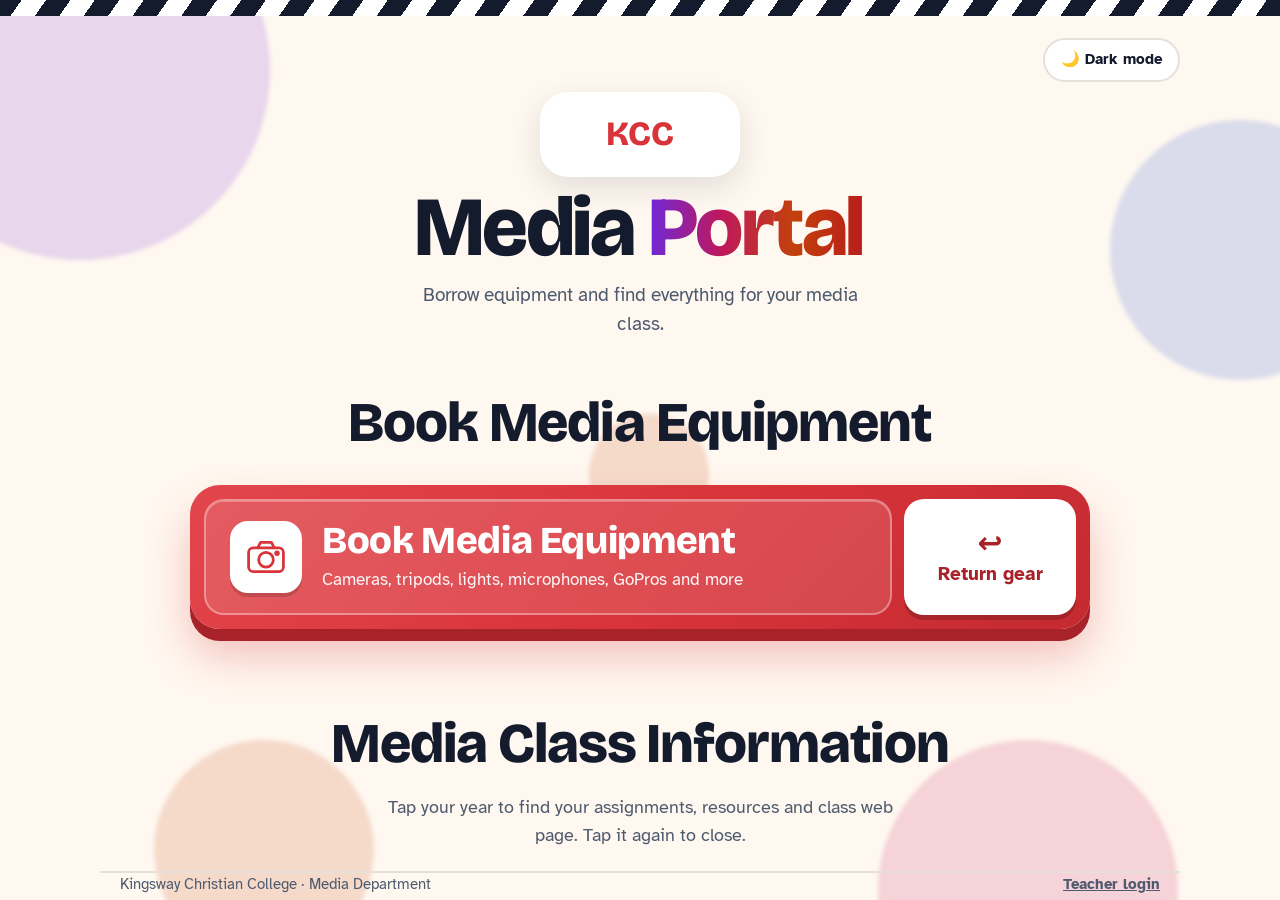
==== commit a3cf58bf: "Add files via upload" ====
--- a/public/index.html
+++ b/public/index.html
@@ -46,6 +46,7 @@
   --accent-soft:#3A1E21;
 }
 *,*::before,*::after{box-sizing:border-box}
+[hidden]{display:none!important}
 html{scroll-padding-top:env(safe-area-inset-top,0px)}
 body{margin:0;background:var(--bg);color:var(--ink);font-family:var(--body);font-size:18px;line-height:1.55;overflow-x:hidden}
 a{color:inherit}
@@ -80,7 +81,7 @@
 .tag{max-width:40ch;margin:0 auto;color:var(--muted);font-size:19px}
 
 /* the big booking button */
-.book{display:grid;grid-template-columns:4fr 1fr 1fr;gap:12px;margin:18px auto 10px;max-width:900px;
+.book{display:grid;grid-template-columns:4fr 1fr;gap:12px;margin:18px auto 10px;max-width:900px;
   background:linear-gradient(135deg,#E2464C,var(--brand) 55%,#C42A31);border-radius:30px;padding:14px;
   box-shadow:0 12px 0 var(--brand-dark),0 26px 44px rgba(216,52,58,.30)}
 .book a{text-decoration:none;color:#fff}
@@ -100,12 +101,15 @@
 .book-return span{font-size:30px;line-height:1}
 .book-return:hover{transform:translateY(-2px)}
 .book-return:active{transform:translateY(4px);box-shadow:0 1px 0 rgba(0,0,0,.18)}
-.book-qr{appearance:none;border:0;cursor:pointer;font:inherit;display:flex;flex-direction:column;align-items:center;justify-content:center;gap:6px;text-align:center;background:#fff;color:var(--brand-dark);font-weight:800;font-size:15px;line-height:1.15;border-radius:20px;padding:10px;min-height:64px;box-shadow:0 5px 0 rgba(0,0,0,.18);transition:transform .12s, box-shadow .12s}
-.book-qr:hover{transform:translateY(-2px)}
-.book-qr:active{transform:translateY(4px);box-shadow:0 1px 0 rgba(0,0,0,.18)}
-.qrbox{display:block;width:100%;max-width:104px;aspect-ratio:1;background:#fff}
+.qr-under{display:flex;justify-content:center;margin:26px 0 0}
+.qr-tile{appearance:none;cursor:pointer;font:inherit;display:flex;align-items:center;gap:18px;background:var(--surface);color:var(--ink);border:3px solid var(--line);border-radius:24px;padding:14px 24px 14px 14px;text-align:left;box-shadow:0 6px 0 rgba(0,0,0,.12);transition:transform .12s, box-shadow .12s}
+.qr-tile:hover{border-color:var(--ink);transform:translateY(-2px)}
+.qr-tile:active{transform:translateY(3px);box-shadow:0 2px 0 rgba(0,0,0,.12)}
+.qr-tile b{display:block;font-family:var(--display);font-weight:800;font-size:24px;line-height:1.05}
+.qr-tile small{display:block;color:var(--muted);font-size:16px;margin-top:4px}
+.qrbox{display:block;width:118px;flex:none;aspect-ratio:1;background:#fff;border:2px solid var(--line);border-radius:12px;overflow:hidden}
 .qrbox svg{display:block;width:100%;height:auto}
-.book a:focus-visible,.book button:focus-visible{outline:4px solid #fff;outline-offset:3px}
+.book a:focus-visible{outline:4px solid #fff;outline-offset:3px}
 .quick{display:flex;justify-content:center;gap:12px;flex-wrap:wrap;margin:22px 0 0}
 .quick a{display:inline-flex;align-items:center;gap:8px;background:var(--surface);border:2px solid var(--line);border-radius:999px;padding:12px 20px;text-decoration:none;font-weight:700;min-height:50px}
 .quick a:hover{border-color:var(--ink)}
@@ -175,7 +179,9 @@
 .poster:hover{transform:translateY(-4px)}
 .poster img{display:block;width:100%;height:100%;object-fit:cover;border-radius:19px;background:#fff}
 .poster .ph{width:100%;height:100%;border-radius:19px;background:#fff;display:grid;place-items:center;font-family:var(--display);font-weight:800;font-size:56px;color:var(--c1)}
-.poster .pt{position:absolute;left:10px;right:10px;bottom:10px;padding:40px 16px 14px;border-radius:0 0 19px 19px;background:linear-gradient(transparent,rgba(10,12,30,.86));color:#fff;font-family:var(--display);font-weight:800;font-size:22px;line-height:1.1;text-align:left}
+.poster .pt{position:absolute;left:10px;right:10px;bottom:10px;padding:40px 16px 14px;border-radius:0 0 19px 19px;background:linear-gradient(transparent,rgba(10,12,30,.86));color:#fff;font-family:var(--display);font-weight:800;font-size:22px;line-height:1.1;text-align:center}
+.poster .pt b{display:block}
+.poster .pd{display:block;font-family:var(--body);font-weight:700;font-size:15px;margin-top:6px;opacity:.95}
 .stream-tools{display:flex;justify-content:center;margin-top:4px}
 
 /* ---- dialogs, buttons ---- */
@@ -217,13 +223,43 @@
 .toast[hidden]{display:none}
 .hint{color:var(--muted);font-size:15px;margin:10px 0 0}
 
+/* ---- resource folders ---- */
+.cards>.cw.folder{grid-column:1/-1}
+.folder details{background:var(--surface);border:2px solid var(--line);border-radius:20px}
+.folder details[open]{border-color:var(--panel-c,var(--ink))}
+.folder summary{list-style:none;cursor:pointer;display:flex;align-items:center;gap:14px;padding:14px 18px;min-height:68px;border-radius:18px}
+.folder summary::-webkit-details-marker{display:none}
+.folder.ed summary{padding-right:112px}
+.folder .fic{width:48px;height:48px;border-radius:14px;background:var(--panel-c,var(--brand));display:grid;place-items:center;flex:none}
+.folder .fic svg{width:26px;height:26px}
+.folder .ftx{flex:1;min-width:0}
+.folder .ftx b{display:block;font-family:var(--display);font-size:21px;line-height:1.1}
+.folder .ftx small{display:block;color:var(--muted);font-size:15px;margin-top:2px}
+.folder .chev{width:24px;height:24px;flex:none;transition:transform .15s}
+.folder details[open] .chev{transform:rotate(180deg)}
+.folder .inner{padding:4px 18px 18px;border-top:2px solid var(--line)}
+.folder .inner .cards{margin-top:14px}
+.folder .ctl{top:15px;right:14px}
+.folder.ed .ctl{right:14px}
+.folder.ed .chev{margin-right:0}
+dialog{max-height:90vh;overflow:auto}
+dialog .f .chk{display:flex;align-items:flex-start;gap:10px;font-weight:700;margin-top:16px}
+dialog .f .chk input{width:22px;height:22px;margin-top:2px;flex:none}
+dialog .f input[type=file]{padding:8px}
+.note img{display:block;max-width:100%;max-height:240px;margin:8px auto 0;border-radius:14px;border:2px solid var(--line)}
+.note p{margin:8px 0 0;color:var(--muted);font-size:16px}
+.linkform{width:100%}
+.linkform .row{display:flex;gap:10px;flex-wrap:wrap;margin-top:8px}
+.linkform input{flex:1 1 260px;font:inherit;padding:11px 13px;border:2px solid var(--line);border-radius:12px;background:var(--bg);color:var(--ink);min-width:0}
+.dz.big{flex-direction:column;gap:12px}
+
 footer{margin:56px 0 30px;padding-top:20px;border-top:2px solid var(--line);display:flex;justify-content:space-between;gap:12px;flex-wrap:wrap;color:var(--muted);font-size:15px}
 footer a,footer .linkbtn{font-weight:700}
 @media (max-width:560px){
-  .book{grid-template-columns:1fr 1fr;padding:12px;gap:10px}
-  .book-main{gap:14px;padding:10px;min-height:0;width:100%;grid-column:1/-1}
-  .book-qr{flex-direction:row;gap:10px;min-height:60px}
-  .book-qr .qrbox{width:44px;max-width:44px}
+  .book{grid-template-columns:1fr;padding:12px;gap:10px}
+  .book-main{gap:14px;padding:10px;min-height:0;width:100%}
+  .qr-tile{gap:14px;padding:10px 16px 10px 10px}
+  .qrbox{width:92px}
   .book-return{flex-direction:row;gap:10px;min-height:60px}
   .book-return span{font-size:22px}
   .book .ic{width:60px;height:60px}
@@ -259,8 +295,11 @@
         <span class="txt"><b>Book Media Equipment</b><small>Cameras, tripods, lights, microphones, GoPros and more</small></span>
       </a>
       <a class="book-return" href="/book/#return"><span aria-hidden="true">↩</span> Return gear</a>
-      <button type="button" class="book-qr" id="qrBtn" data-act="qr" aria-label="Show the booking QR code bigger" hidden>
-        <span class="qrbox" id="qrMini"></span><span>Scan to book</span>
+    </div>
+    <div class="qr-under">
+      <button type="button" class="qr-tile" id="qrBtn" data-act="qr" aria-label="Show the booking QR code bigger" hidden>
+        <span class="qrbox" id="qrMini"></span>
+        <span><b>Scan to book</b><small>Tap the code to make it bigger</small></span>
       </button>
     </div>
   </section>
@@ -274,16 +313,16 @@
     <p class="sub">Tap your year to find your assignments, resources and class web page. Tap it again to close.</p>
     <div class="years" id="yearGrid"></div>
     <div class="panel" id="yearPanel" aria-live="polite"></div>
-
-    <div class="tut-block" id="tutBlock" hidden>
-      <h2 class="sub-h" id="tutTitle">Media Equipment Tutorials</h2>
-      <p class="sub">Tap a tutorial to watch it. Tap it again to close.</p>
-      <div class="years" id="tutGrid"></div>
-      <div class="panel" id="tutPanel" aria-live="polite"></div>
-    </div>
   </section>
 
-  <!-- USEFUL LINKS -->
+  <section id="tutBlock" class="blk" aria-labelledby="tutTitle" hidden>
+    <h2 id="tutTitle" class="big-h">Media Equipment Tutorials</h2>
+    <p class="sub">Tap a tutorial to watch it. Tap it again to close.</p>
+    <div class="years" id="tutGrid"></div>
+    <div class="panel" id="tutPanel" aria-live="polite"></div>
+  </section>
+
+  <!-- USEFUL RESOURCES -->
   <section id="linksSec" class="blk" aria-labelledby="linksTitle" hidden></section>
 </main>
 
@@ -296,6 +335,7 @@
 <div class="tbar" id="tbar" hidden></div>
 <div class="toast" id="toast" role="status" hidden></div>
 <input type="file" id="picker" multiple hidden>
+<input type="file" id="pickerDir" webkitdirectory hidden>
 
 <!-- dialogs -->
 <dialog id="qrDlg" aria-labelledby="qrT">
@@ -307,9 +347,10 @@
 </dialog>
 
 <dialog id="lb" class="lb" aria-labelledby="lbT">
-  <img id="lbImg" alt="">
+  <img id="lbImg" alt="" referrerpolicy="no-referrer">
   <h3 id="lbT"></h3>
-  <div class="fbtns" style="justify-content:center"><a class="btn brand" id="lbPdf" target="_blank" rel="noopener" hidden>Open the PDF</a><button type="button" class="btn" data-act="closedlg">Close</button></div>
+  <p id="lbDates" class="hint" style="margin:0 0 10px"></p>
+  <div class="fbtns" style="justify-content:center"><a class="btn brand" id="lbLink" target="_blank" rel="noopener" hidden>Visit the competition page</a><a class="btn brand" id="lbPdf" target="_blank" rel="noopener" hidden>Open the PDF</a><button type="button" class="btn" data-act="closedlg">Close</button></div>
 </dialog>
 
 <dialog id="loginDlg" aria-labelledby="loginT">
@@ -326,9 +367,10 @@
 <dialog id="formDlg" aria-labelledby="fTitle">
   <form id="formEl" class="f">
     <h3 id="fTitle"></h3>
+    <div id="fNote" class="note"></div>
     <div id="fBody"></div>
     <p class="err" id="fErr" role="alert"></p>
-    <div class="fbtns"><button type="button" class="btn ghost" data-act="closedlg">Cancel</button><button class="btn brand">Save</button></div>
+    <div class="fbtns"><button type="button" class="btn ghost" data-act="closedlg">Cancel</button><button class="btn brand" id="fSave">Save</button></div>
   </form>
 </dialog>
 
@@ -360,11 +402,11 @@
 const ORDER=["8","9","10","11","12"].filter(y=>P.years[y]);
 ORDER.forEach(y=>{const Y=P.years[y];Y.assignments=Y.assignments||[];Y.resources=Y.resources||[];Y.equipment=Y.equipment||[];Y.page=Y.page||"";});
 
-const S={teacher:false,preview:false,dirty:0,saved:true,files:new Map(),openYear:"",openTut:-1};
+const S={teacher:false,preview:false,dirty:0,saved:true,files:new Map(),openYear:"",openTut:-1,openF:new Set()};
 const editing=()=>S.teacher&&!S.preview;
 {const saved=store.get("kcc-portal-year"); if(saved&&P.years[saved]) S.openYear=saved;}
 
-const FT={pdf:"PDF",doc:"Word",docx:"Word",ppt:"PowerPoint",pptx:"PowerPoint",key:"Keynote",xls:"Excel",xlsx:"Excel",csv:"Spreadsheet",mp4:"Video",mov:"Video",m4v:"Video",mp3:"Audio",wav:"Audio",zip:"ZIP",jpg:"Image",jpeg:"Image",png:"Image",gif:"Image",webp:"Image"};
+const FT={pdf:"PDF",doc:"Word",docx:"Word",ppt:"PowerPoint",pptx:"PowerPoint",key:"Keynote",xls:"Excel",xlsx:"Excel",csv:"Spreadsheet",html:"Web page",htm:"Web page",mp4:"Video",mov:"Video",m4v:"Video",mp3:"Audio",wav:"Audio",zip:"ZIP",jpg:"Image",jpeg:"Image",png:"Image",gif:"Image",webp:"Image"};
 const extOf=u=>{const m=String(u||"").split(/[?#]/)[0].match(/\.([a-z0-9]{2,5})$/i);return m?m[1].toLowerCase():""};
 const safeUrl=u=>/^(https?:\/\/|\/|blob:|mailto:)/i.test(u||"")?u:"#";
 const resolve=u=>{const f=S.files.get(u);return f?f.obj:u};
@@ -381,28 +423,56 @@
 }
 
 /* =============================================================
+   LISTS, FOLDERS AND CARDS
+   A card is { title, text, url, image }. A folder is { title, text, items:[ ...cards/folders ] }.
+   Cards are addressed by sec ("assignments" | "resources" | "equipment" | "links"), year, and a path like "2.0"
+   ============================================================= */
+const rootList=(sec,y)=>sec==="links"?P.links:P.years[y][sec];
+function listAt(sec,y,path){
+  let l=rootList(sec,y); if(!path) return l;
+  for(const i of String(path).split(".")){const it=l[+i]; if(!it||!Array.isArray(it.items)) return null; l=it.items;}
+  return l;
+}
+function itemRef(sec,y,path){const parts=String(path).split("."),idx=+parts.pop();return{list:listAt(sec,y,parts.join(".")),idx};}
+const countItems=f=>f.items.reduce((n,i)=>n+(Array.isArray(i.items)?countItems(i):1),0);
+const kindOf=(kind,l)=>kind==="auto"?(/^https?:/i.test(l.url||"")?"Website":"File"):kind;
+
+const ctl=(sec,y,path)=>`<div class="ctl"><button type="button" data-act="edit" data-sec="${sec}" data-y="${y||""}" data-path="${path}" aria-label="Edit">✎</button><button type="button" data-act="del" data-sec="${sec}" data-y="${y||""}" data-path="${path}" aria-label="Remove">✕</button></div>`;
+
+function cardsHTML(kind,list,sec,y,base){
+  return list.map((l,i)=>{
+    const path=base?base+"."+i:""+i;
+    if(Array.isArray(l.items)) return folderHTML(kind,l,sec,y,path);
+    const ext=extOf(l.url), href=safeUrl(resolve(l.url||"")), blank=/^https?:/.test(l.url||"")||ext==="pdf";
+    const a=`<a class="card${l.image?" has-img":""}" href="${esc(href)}"${blank?' target="_blank" rel="noopener"':""}>${l.image?`<img class="card-img" src="${esc(resolve(l.image))}" alt="" loading="lazy" referrerpolicy="no-referrer">`:""}<span class="k">${kindOf(kind,l)}</span>${FT[ext]?`<span class="ft">${FT[ext]}</span>`:""}<b>${esc(l.title)}</b>${l.text?`<p>${esc(l.text)}</p>`:""}</a>`;
+    return `<div class="cw">${a}${editing()?ctl(sec,y,path):""}</div>`;
+  }).join("");
+}
+function folderHTML(kind,f,sec,y,path){
+  const key=`${sec}|${y||""}|${path}`, n=countItems(f);
+  return `<div class="cw folder${editing()?" ed":""}"><details data-fk="${esc(key)}"${S.openF.has(key)?" open":""}>
+    <summary><span class="fic" aria-hidden="true"><svg viewBox="0 0 24 24" fill="none" stroke="#fff" stroke-width="2" stroke-linecap="round" stroke-linejoin="round"><path d="M3 7a2 2 0 012-2h4l2 2h8a2 2 0 012 2v8a2 2 0 01-2 2H5a2 2 0 01-2-2z"/></svg></span>
+    <span class="ftx"><b>${esc(f.title)}</b><small>${f.text?esc(f.text)+" · ":""}${n} item${n===1?"":"s"}</small></span>
+    <svg class="chev" viewBox="0 0 24 24" fill="none" stroke="currentColor" stroke-width="2.5" stroke-linecap="round" stroke-linejoin="round" aria-hidden="true"><path d="M6 9l6 6 6-6"/></svg></summary>
+    <div class="inner">${f.items.length?`<div class="cards">${cardsHTML(kind,f.items,sec,y,path)}</div>`:""}${editing()?dzHTML(sec,y,path):""}</div></details>${editing()?ctl(sec,y,path):""}</div>`;
+}
+document.addEventListener("toggle",e=>{const d=e.target;if(d.matches&&d.matches("details[data-fk]")){d.open?S.openF.add(d.dataset.fk):S.openF.delete(d.dataset.fk);}},true);
+
+function dzHTML(sec,y,path){
+  const a=`data-sec="${sec}" data-y="${y||""}" data-path="${path||""}"`;
+  if(sec==="equipment") return `<div class="dz" ${a}><span><b>Drag a photo here</b> or add equipment</span><span class="dzb"><button type="button" class="btn" data-act="add" ${a}>+ Add equipment</button></span></div>`;
+  return `<div class="dz" ${a}><span><b>Drag files, folders or website links here</b> (Word, PDF, web pages, images, .url shortcuts)</span><span class="dzb"><button type="button" class="btn" data-act="browse" ${a}>Choose files</button><button type="button" class="btn ghost" data-act="browsedir" ${a}>Choose a folder</button><button type="button" class="btn ghost" data-act="add" ${a}>+ Add a link</button><button type="button" class="btn ghost" data-act="newfolder" ${a}>+ New folder</button></span></div>`;
+}
+
+/* =============================================================
    YEAR BUTTONS + PANEL
    ============================================================= */
 $("#yearGrid").innerHTML=ORDER.map(y=>`<button class="yr" style="--c:var(--y${y})" data-act="yr" data-y="${y}" aria-expanded="false" aria-controls="yearPanel"><span class="num">${y}</span><span class="lbl">Year ${y}</span></button>`).join("");
 
-const ctl=(sec,i,y)=>`<div class="ctl"><button type="button" data-act="edit" data-sec="${sec}" data-i="${i}" data-y="${y||""}" aria-label="Edit">✎</button><button type="button" data-act="del" data-sec="${sec}" data-i="${i}" data-y="${y||""}" aria-label="Remove">✕</button></div>`;
-
-function cardsHTML(kind,list,sec,y){
-  return list.map((l,i)=>{
-    const ext=extOf(l.url), href=safeUrl(resolve(l.url||"")), ext_=/^https?:/.test(l.url||"")||ext==="pdf";
-    const a=`<a class="card${l.image?" has-img":""}" href="${esc(href)}"${ext_?' target="_blank" rel="noopener"':""}>${l.image?`<img class="card-img" src="${esc(resolve(l.image))}" alt="" loading="lazy">`:""}<span class="k">${kind}</span>${FT[ext]&&sec!=="links"?`<span class="ft">${FT[ext]}</span>`:""}<b>${esc(l.title)}</b>${l.text?`<p>${esc(l.text)}</p>`:""}</a>`;
-    return `<div class="cw">${a}${editing()?ctl(sec,i,y):""}</div>`;
-  }).join("");
-}
-function dzHTML(sec,y){
-  if(sec==="links") return `<div class="dz" data-sec="links"><b>Add a handy link</b><span class="dzb"><button type="button" class="btn" data-act="add" data-sec="links">+ Add a link</button></span></div>`;
-  if(sec==="equipment") return `<div class="dz" data-sec="equipment" data-y="${y}"><span><b>Drag a photo here</b> or add equipment</span><span class="dzb"><button type="button" class="btn" data-act="add" data-sec="equipment" data-y="${y}">+ Add equipment</button></span></div>`;
-  return `<div class="dz" data-sec="${sec}" data-y="${y}"><span><b>Drag files here</b> (Word, PDF, slides, images, video)</span><span class="dzb"><button type="button" class="btn" data-act="browse" data-sec="${sec}" data-y="${y}">Choose files</button><button type="button" class="btn ghost" data-act="add" data-sec="${sec}" data-y="${y}">+ Add a link</button></span></div>`;
-}
 function secHTML(y,key,label,kind){
   const list=P.years[y][key];
-  if(!list.length&&!editing()) return "";            /* nothing to show = no heading, no "coming soon" */
-  return `<h4 class="sec">${label}</h4>${list.length?`<div class="cards">${cardsHTML(kind,list,key,y)}</div>`:""}${editing()?dzHTML(key,y):""}`;
+  if(!list.length&&!editing()) return "";            /* nothing to show = no heading, no placeholder */
+  return `<h4 class="sec">${label}</h4>${list.length?`<div class="cards">${cardsHTML(kind,list,key,y,"")}</div>`:""}${editing()?dzHTML(key,y,""):""}`;
 }
 function renderYears(){
   document.querySelectorAll("#yearGrid .yr").forEach(b=>b.setAttribute("aria-expanded",String(b.dataset.y===S.openYear)));
@@ -442,7 +512,7 @@
   const box=$("#tutBlock"), list=P.tutorials;
   if(!list.length&&!editing()){box.hidden=true;return;}
   box.hidden=false;
-  let tiles=list.map((t,i)=>`<div class="cw"><button type="button" class="yr tut" style="--c:var(--y${TC[i%5]})" data-act="tut" data-t="${i}" aria-expanded="${S.openTut===i}" aria-controls="tutPanel"><svg class="pl" viewBox="0 0 48 48" aria-hidden="true"><circle cx="24" cy="24" r="22" fill="#fff"/><path d="M19 15l16 9-16 9z" fill="var(--c)"/></svg><span class="lbl">${esc(t.title)}</span></button>${editing()?ctl("tut",i):""}</div>`).join("");
+  let tiles=list.map((t,i)=>`<div class="cw"><button type="button" class="yr tut" style="--c:var(--y${TC[i%5]})" data-act="tut" data-t="${i}" aria-expanded="${S.openTut===i}" aria-controls="tutPanel"><svg class="pl" viewBox="0 0 48 48" aria-hidden="true"><circle cx="24" cy="24" r="22" fill="#fff"/><path d="M19 15l16 9-16 9z" fill="var(--c)"/></svg><span class="lbl">${esc(t.title)}</span></button>${editing()?ctl("tut","",i):""}</div>`).join("");
   if(editing()) tiles+=`<button type="button" class="yr tut add" data-act="add" data-sec="tut">+ Add a tutorial</button>`;
   $("#tutGrid").innerHTML=tiles;
   const p=$("#tutPanel"), t=list[S.openTut];
@@ -460,12 +530,20 @@
 
 /* =============================================================
    COMPETITIONS (poster stream)
+   { title, image, file, w, h, link, start, end, gen }
    ============================================================= */
 const M={raf:0,last:0,pos:0,hover:false,touch:false,hold:0,paused:false,L:0};
+const fmtD=iso=>{if(!iso)return"";const d=new Date(iso+"T00:00:00");return isNaN(d)?iso:d.toLocaleDateString("en-AU",{day:"numeric",month:"short",year:"numeric"});};
+function compDates(p){
+  const o=[];if(p.start)o.push("Starts "+fmtD(p.start));
+  if(p.end){const past=new Date(p.end+"T23:59:59")<new Date();o.push((past?"Closed ":"Ends ")+fmtD(p.end));}
+  return o;
+}
 function posterHTML(p,i){
-  const [c1,c2]=PALS[i%PALS.length], ar=p.w&&p.h?`${p.w}/${p.h}`:"3/4";
-  const img=p.image?`<img src="${esc(resolve(p.image))}" alt="" decoding="async">`:`<span class="ph" aria-hidden="true">PDF</span>`;
-  return `<div class="cw"><button type="button" class="poster" data-act="poster" data-p="${i}" style="--c1:var(${c1});--c2:var(${c2});--ar:${ar}" aria-label="View poster: ${esc(p.title)}">${img}<span class="pt">${esc(p.title)}</span></button>${editing()?ctl("comp",i):""}</div>`;
+  const [c1,c2]=PALS[i%PALS.length], ar=p.w&&p.h?`${p.w}/${p.h}`:"3/4", dates=compDates(p);
+  const img=p.image?`<img src="${esc(resolve(p.image))}" alt="" decoding="async" referrerpolicy="no-referrer">`:`<span class="ph" aria-hidden="true">PDF</span>`;
+  const txt=p.gen&&p.image?"":`<span class="pt"><b>${esc(p.title)}</b>${dates.map(d=>`<span class="pd">${esc(d)}</span>`).join("")}</span>`;
+  return `<div class="cw"><button type="button" class="poster" data-act="poster" data-p="${i}" style="--c1:var(${c1});--c2:var(${c2});--ar:${ar}" aria-label="View poster: ${esc(p.title)}${dates.length?". "+esc(dates.join(", ")):""}">${img}${txt}</button>${editing()?ctl("comp","",i):""}</div>`;
 }
 function renderComp(){
   cancelAnimationFrame(M.raf);
@@ -474,10 +552,10 @@
   sec.hidden=false;
   const live=list.length&&!editing()&&!REDUCED;
   sec.innerHTML=`<h2 id="compTitle" class="big-h">Competitions</h2>
-    ${list.length?`<p class="sub">Tap a poster to see it bigger. Scroll sideways to browse.</p>
+    ${list.length?`<p class="sub">Tap a poster to see the dates and the competition page. Scroll sideways to browse.</p>
     <div class="stream" id="stream" tabindex="0" role="region" aria-label="Competition posters. Scroll sideways to browse."><div class="track">${list.map(posterHTML).join("")}</div></div>
     ${live?`<div class="stream-tools"><button type="button" class="mode" id="ppBtn" data-act="pp" aria-pressed="${M.paused}">${M.paused?"▶ Play":"❚❚ Pause"}</button></div>`:""}`:""}
-    ${editing()?`<div class="dz big" data-sec="comp"><span><b>Drag competition posters here</b> (images or PDFs). They show as large posters that scroll across the page.</span><span class="dzb"><button type="button" class="btn brand" data-act="browse" data-sec="comp">Choose files</button></span></div>`:""}`;
+    ${editing()?`<div class="dz big" data-sec="comp"><form class="linkform" id="compForm"><label for="compUrl"><b>Paste a competition link</b> and the poster, start date and end date are filled in for you to check.</label><div class="row"><input id="compUrl" type="url" inputmode="url" placeholder="https://..." autocomplete="off"><button class="btn brand">Add competition</button></div></form><span>or drag poster images or PDFs here <button type="button" class="btn ghost" data-act="browse" data-sec="comp">Choose files</button></span></div>`:""}`;
   if(live) setupStream();
 }
 function setupStream(){
@@ -512,31 +590,159 @@
 }
 function openPoster(i){
   const p=P.competitions[i]; if(!p) return;
-  if(!p.image&&p.file){window.open(resolve(p.file),"_blank","noopener");return;}
-  $("#lbImg").src=resolve(p.image); $("#lbImg").alt=p.title; $("#lbT").textContent=p.title;
+  if(!p.image&&p.file&&!p.link){window.open(resolve(p.file),"_blank","noopener");return;}
+  const img=$("#lbImg"); if(p.image){img.src=resolve(p.image);img.alt=p.title;img.hidden=false;}else img.hidden=true;
+  $("#lbT").textContent=p.title; $("#lbDates").textContent=compDates(p).join("  ·  ");
   const a=$("#lbPdf"); if(p.file){a.href=resolve(p.file);a.hidden=false}else a.hidden=true;
+  const l=$("#lbLink"); if(p.link){l.href=safeUrl(p.link);l.hidden=false}else l.hidden=true;
   $("#lb").showModal();
 }
 
+/* ---- reading a competition web page ---- */
+const slug=s=>String(s).normalize("NFKD").replace(/[\u0300-\u036f]/g,"").toLowerCase().replace(/[^a-z0-9]+/g,"-").replace(/^-|-$/g,"")||"poster";
+const MON="jan(?:uary)?|feb(?:ruary)?|mar(?:ch)?|apr(?:il)?|may|jun(?:e)?|jul(?:y)?|aug(?:ust)?|sep(?:t(?:ember)?)?|oct(?:ober)?|nov(?:ember)?|dec(?:ember)?";
+const monIdx=s=>"jan feb mar apr may jun jul aug sep oct nov dec".split(" ").indexOf(s.slice(0,3).toLowerCase());
+const iso=(y,m,d)=>`${y}-${String(m+1).padStart(2,"0")}-${String(d).padStart(2,"0")}`;
+/* finds a start and end date in text such as "Entries open 3 March 2026 and close 28 April 2026" */
+function scanDates(text,now=new Date()){
+  text=String(text||"").replace(/\s+/g," ");
+  const found=[];let r;
+  const add=(i,len,y,m,d)=>{if(m<0||m>11||d<1||d>31)return;found.push({i,len,y,m,d});};
+  const re1=new RegExp(`\\b(\\d{1,2})(?:st|nd|rd|th)?\\s+(?:of\\s+)?(${MON})\\b\\.?(?:,?\\s+(\\d{4})\\b)?`,"gi");
+  while((r=re1.exec(text)))add(r.index,r[0].length,r[3]?+r[3]:0,monIdx(r[2]),+r[1]);
+  const re2=new RegExp(`\\b(${MON})\\b\\.?\\s+(\\d{1,2})(?:st|nd|rd|th)?\\b(?:,?\\s+(\\d{4})\\b)?`,"gi");
+  while((r=re2.exec(text)))add(r.index,r[0].length,r[3]?+r[3]:0,monIdx(r[1]),+r[2]);
+  const re3=/\b(\d{4})-(\d{2})-(\d{2})\b/g;
+  while((r=re3.exec(text)))add(r.index,r[0].length,+r[1],+r[2]-1,+r[3]);
+  const re4=/\b(\d{1,2})\/(\d{1,2})\/(\d{4})\b/g;
+  while((r=re4.exec(text)))add(r.index,r[0].length,+r[3],+r[2]-1,+r[1]);
+  found.sort((a,b)=>a.i-b.i||b.len-a.len);
+  const ds=[];let end=-1;for(const f of found){if(f.i<end)continue;ds.push(f);end=f.i+f.len;}
+  const yr=now.getFullYear();
+  ds.forEach((d,k)=>{
+    if(!d.y){const nx=ds[k+1];if(nx&&nx.y&&nx.i-(d.i+d.len)<=40)d.y=nx.y;else{d.y=yr;if((now-new Date(d.y,d.m,d.d))/864e5>120)d.y++;}}
+  });
+  const lo=now.getTime()-400*864e5,hi=now.getTime()+800*864e5;
+  const ok=ds.filter(d=>{const t=new Date(d.y,d.m,d.d).getTime();return d.y>=2000&&t>=lo&&t<=hi&&new Date(d.y,d.m,d.d).getDate()===d.d;});
+  const START=/(open(?:s|ed|ing)?|start(?:s|ed|ing)?|begin(?:s|ning)?|launch(?:es|ed)?|commenc\w*|from)\b/gi, END=/(clos(?:e|es|ed|ing)|deadline|due|end(?:s|ed|ing)?|until|till|finals?)\b/gi;
+  const last=(re,s)=>{let m,p=-1;re.lastIndex=0;while((m=re.exec(s)))p=m.index;return p;};
+  ok.forEach(d=>{const pv=ds[ds.indexOf(d)-1],before=text.slice(Math.max(pv?pv.i+pv.len:0,d.i-60),d.i),a=last(START,before),b=last(END,before);d.role=a<0&&b<0?"":a>b?"start":"end";});
+  for(let k=0;k+1<ok.length;k++){const a=ok[k],b=ok[k+1],gap=text.slice(a.i+a.len,b.i);
+    if(gap.length<=14&&/^\s*(to|until|till|through|–|-|—)\s*$/i.test(gap)){a.role="start";b.role="end";}}
+  const T=d=>new Date(d.y,d.m,d.d).getTime();
+  let st=ok.filter(d=>d.role==="start").sort((a,b)=>T(a)-T(b))[0], en=ok.filter(d=>d.role==="end").sort((a,b)=>T(b)-T(a))[0];
+  if(!st&&!en&&ok.length===2){const s2=[...ok].sort((a,b)=>T(a)-T(b));st=s2[0];en=s2[1];}
+  return{start:st?iso(st.y,st.m,st.d):"",end:en?iso(en.y,en.m,en.d):""};
+}
+async function getWith(url,ms,kind){
+  const c=new AbortController(),t=setTimeout(()=>c.abort(),ms);
+  try{const r=await fetch(url,{signal:c.signal});if(!r.ok)throw new Error(r.status);return kind==="json"?await r.json():await r.text();}finally{clearTimeout(t);}
+}
+async function scanLink(url){
+  const [meta,page]=await Promise.allSettled([getWith("https://api.microlink.io/?url="+encodeURIComponent(url),15000,"json"),getWith("https://r.jina.ai/"+url,20000,"text")]);
+  const out={title:"",desc:"",image:"",text:"",ok:false};
+  if(meta.status==="fulfilled"&&meta.value&&meta.value.status==="success"){const d=meta.value.data||{};out.title=d.title||"";out.desc=d.description||"";out.image=(d.image&&d.image.url)||"";out.ok=true;}
+  if(page.status==="fulfilled"&&page.value){out.text=String(page.value).slice(0,80000);out.ok=true;if(!out.title){const m=/^Title:\s*(.+)$/m.exec(out.text);if(m)out.title=m[1].trim();}}
+  return out;
+}
+function cleanTitle(t,url){
+  t=String(t||"").trim();
+  if(t){t=t.split(/\s[|–—]\s/)[0];const parts=t.split(" - ");if(parts.length>1&&parts[parts.length-1].length<=30)parts.pop();t=parts.join(" - ").trim();}
+  if(!t){try{t=new URL(url).hostname.replace(/^www\./,"");}catch(e){t="Competition";}}
+  return t;
+}
+async function fetchImage(url){
+  try{const r=await fetch(url);if(!r.ok)throw 0;const b=await r.blob();if(!/^image\/(jpeg|png|webp)/.test(b.type))throw 0;return await prepImage(new File([b],"poster",{type:b.type}));}catch(e){return null;}
+}
+const probeImage=url=>new Promise(res=>{const im=new Image();im.referrerPolicy="no-referrer";im.onload=()=>res({w:im.naturalWidth,h:im.naturalHeight});im.onerror=()=>res(null);im.src=url;});
+
+/* ---- a made-up poster picture, used when the page has no official poster ---- */
+async function genPoster(title,start,end,link){
+  try{await document.fonts.load('800 80px "Bricolage Grotesque"');await document.fonts.load('700 34px "Atkinson Hyperlegible"');}catch(e){}
+  const W=900,H=1200,c=document.createElement("canvas");c.width=W;c.height=H;const x=c.getContext("2d");
+  const cs=getComputedStyle(document.documentElement);
+  let h=0;for(const ch of title)h+=ch.charCodeAt(0);
+  const pal=PALS[h%PALS.length].map(v=>cs.getPropertyValue(v).trim()||"#D8343A");
+  const g=x.createLinearGradient(0,0,W,H);g.addColorStop(0,pal[0]);g.addColorStop(1,pal[1]);x.fillStyle=g;x.fillRect(0,0,W,H);
+  x.fillStyle="rgba(255,255,255,.14)";[[790,130,270],[80,1070,300],[830,990,110],[120,260,90]].forEach(([cx,cy,r])=>{x.beginPath();x.arc(cx,cy,r,0,7);x.fill();});
+  x.textAlign="center";x.textBaseline="alphabetic";
+  const DISP='"Bricolage Grotesque","Segoe UI",system-ui,sans-serif',BODY='"Atkinson Hyperlegible","Segoe UI",system-ui,sans-serif';
+  /* label pill */
+  x.font=`700 34px ${BODY}`;const lw=x.measureText("Competition").width+56;
+  x.fillStyle="#fff";x.beginPath();x.roundRect((W-lw)/2,120,lw,64,32);x.fill();
+  x.fillStyle=pal[0];x.fillText("Competition",W/2,164);
+  /* title, wrapped and centred */
+  const wrap=(font)=>{x.font=font;const out=[];let line="";for(const w of title.split(/\s+/)){const t=line?line+" "+w:w;if(x.measureText(t).width>760&&line){out.push(line);line=w;}else line=t;}out.push(line);return out;};
+  let size=112,lines;for(;size>=48;size-=8){lines=wrap(`800 ${size}px ${DISP}`);if(lines.length<=5&&lines.every(l=>x.measureText(l).width<=780))break;}
+  const lh=size*1.08,dates=compDates({start,end}),blockH=lines.length*lh;
+  let y0=(H-blockH)/2+size*0.8-(dates.length?50:0);
+  x.fillStyle="#fff";x.font=`800 ${size}px ${DISP}`;lines.forEach((l,i)=>x.fillText(l,W/2,y0+i*lh));
+  /* dates */
+  let yd=y0+blockH+30;x.font=`700 42px ${BODY}`;dates.forEach((d,i)=>x.fillText(d,W/2,yd+i*58));
+  /* site */
+  let host="";try{host=new URL(link).hostname.replace(/^www\./,"");}catch(e){}
+  if(host){x.font=`700 34px ${BODY}`;x.fillStyle="rgba(255,255,255,.9)";x.fillText(host,W/2,H-90);}
+  return{blob:await new Promise(r=>c.toBlob(r,"image/jpeg",.9)),w:W,h:H};
+}
+
+/* ---- the competition forms ---- */
+async function startCompFromLink(url){
+  toast("Reading the page. This can take a few seconds…");
+  let info={title:"",desc:"",image:"",text:"",ok:false};
+  try{info=await scanLink(url);}catch(e){}
+  const dates=scanDates([info.title,info.desc,info.text].join(" \n "));
+  $("#toast").hidden=true;
+  const title=cleanTitle(info.title,url);
+  let note=info.image?`<img src="${esc(info.image)}" alt="" referrerpolicy="no-referrer"><p>This is the picture found on the page. If it isn't the poster, choose your own picture below.</p>`
+    :`<p>No poster was found on that page, so a poster picture will be made from the title and dates.</p>`;
+  note+=`<p>${!info.ok?"I couldn't read that page (some sites block this). Please fill in the details yourself.":(dates.start||dates.end)?"Dates were found on the page. Please check they're right.":"I couldn't find dates on that page. Add them if you like."}</p>`;
+  const fields=[{k:"title",label:"Competition title",value:title},{k:"start",label:"Starts",type:"date",value:dates.start},{k:"end",label:"Ends",type:"date",value:dates.end},{k:"file",label:"Your own poster picture (optional)",type:"file",accept:"image/*"}];
+  if(info.image) fields.push({k:"useGen",label:"Make a poster picture instead of using the page's picture",type:"check"});
+  ask({title:"New competition",note,fields,async save(v){
+    if(!v.title)return"Give the competition a title.";
+    if(v.start&&v.end&&v.end<v.start)return"The end date is before the start date.";
+    let img=null,gen=false;
+    if(v.file){if(!isImg(v.file))return"Choose an image file.";const im=await prepImage(v.file);img={path:putFile("competitions",slug(v.title)+im.ext,im.blob),w:im.w,h:im.h};}
+    else if(info.image&&!v.useGen){
+      const got=await fetchImage(info.image);
+      if(got)img={path:putFile("competitions",slug(v.title)+got.ext,got.blob),w:got.w,h:got.h};
+      else{const pr=await probeImage(info.image);if(pr)img={path:info.image,w:pr.w,h:pr.h};}
+    }
+    if(!img){const g=await genPoster(v.title,v.start,v.end,url);img={path:putFile("competitions",slug(v.title)+"-poster.jpg",g.blob),w:g.w,h:g.h};gen=true;}
+    P.competitions.push({title:v.title,image:img.path,file:"",w:img.w,h:img.h,link:url,start:v.start,end:v.end,gen});changed();return null;
+  }});
+}
+function editComp(i){
+  const cur=P.competitions[i];
+  ask({title:"Edit competition",fields:[{k:"title",label:"Competition title",value:cur.title},{k:"start",label:"Starts",type:"date",value:cur.start||""},{k:"end",label:"Ends",type:"date",value:cur.end||""},{k:"link",label:"Competition web page (optional)",value:cur.link||"",ph:"https://..."},{k:"file",label:"Replace the poster picture (optional)",type:"file",accept:"image/*"}],
+    async save(v){
+      if(!v.title)return"Give the competition a title.";
+      if(v.start&&v.end&&v.end<v.start)return"The end date is before the start date.";
+      const link=normUrl(v.link);const rec={title:v.title,start:v.start,end:v.end,link};
+      if(v.file){if(!isImg(v.file))return"Choose an image file.";const im=await prepImage(v.file);Object.assign(rec,{image:putFile("competitions",slug(v.title)+im.ext,im.blob),w:im.w,h:im.h,gen:false});}
+      else if(cur.gen){const g=await genPoster(v.title,v.start,v.end,link);Object.assign(rec,{image:putFile("competitions",slug(v.title)+"-poster.jpg",g.blob),w:g.w,h:g.h});}
+      P.competitions[i]=Object.assign({},cur,rec);changed();return null;
+    }});
+}
+
 /* =============================================================
-   USEFUL LINKS
+   USEFUL RESOURCES
    ============================================================= */
 function renderLinks(){
   const sec=$("#linksSec"), list=P.links;
   if(!list.length&&!editing()){sec.hidden=true;sec.innerHTML="";return;}
   sec.hidden=false; sec.style.setProperty("--panel-c","var(--y8)");
-  sec.innerHTML=`<h2 id="linksTitle" class="big-h">Useful Links</h2><p class="sub">Handy sites for your media projects.</p>
-    ${list.length?`<div class="cards">${cardsHTML("Link",list,"links")}</div>`:""}${editing()?dzHTML("links"):""}`;
+  sec.innerHTML=`<h2 id="linksTitle" class="big-h">Useful Resources</h2><p class="sub">These are folders and websites that could help with your media project.</p>
+    ${list.length?`<div class="cards">${cardsHTML("auto",list,"links","","")}</div>`:""}${editing()?dzHTML("links","",""):""}`;
 }
 
 /* =============================================================
    TEACHER MODE
    ============================================================= */
-const listFor=(sec,y)=>sec==="tut"?P.tutorials:sec==="comp"?P.competitions:sec==="links"?P.links:P.years[y][sec];
 function renderAll(){renderComp();renderYears();renderTut();renderLinks();renderBar();}
 function changed(){S.dirty++;S.saved=false;renderAll();}
 let toastT=0;
-function toast(m){const t=$("#toast");t.textContent=m;t.hidden=false;clearTimeout(toastT);toastT=setTimeout(()=>t.hidden=true,4500);}
+function toast(m){const t=$("#toast");t.textContent=m;t.hidden=false;clearTimeout(toastT);toastT=setTimeout(()=>t.hidden=true,5000);}
 function renderBar(){
   const b=$("#tbar");
   if(!S.teacher){b.hidden=true;document.body.classList.remove("t-on");return;}
@@ -559,29 +765,51 @@
 
 /* --- form dialog --- */
 let ASK=null;
+function fieldHTML(f){
+  const id="f_"+f.k;
+  if(f.type==="check")return`<label class="chk"><input id="${id}" type="checkbox"> <span>${esc(f.label)}</span></label>`;
+  if(f.type==="file")return`<label for="${id}">${esc(f.label)}</label><input id="${id}" type="file" accept="${esc(f.accept||"")}">`;
+  if(f.area)return`<label for="${id}">${esc(f.label)}</label><textarea id="${id}" rows="3" placeholder="${esc(f.ph||"")}">${esc(f.value||"")}</textarea>`;
+  return`<label for="${id}">${esc(f.label)}</label><input id="${id}" type="${f.type||"text"}" value="${esc(f.value||"")}" placeholder="${esc(f.ph||"")}" autocomplete="off">`;
+}
 function ask(o){
-  ASK=o;$("#fTitle").textContent=o.title;
-  $("#fBody").innerHTML=o.fields.map(f=>`<label for="f_${f.k}">${esc(f.label)}</label>${f.area?`<textarea id="f_${f.k}" rows="3" placeholder="${esc(f.ph||"")}">${esc(f.value||"")}</textarea>`:`<input id="f_${f.k}" type="text" value="${esc(f.value||"")}" placeholder="${esc(f.ph||"")}" autocomplete="off">`}`).join("");
-  $("#fErr").textContent="";$("#formDlg").showModal();$("#fBody").querySelector("input,textarea").focus();
-}
-$("#formEl").addEventListener("submit",e=>{
-  e.preventDefault();const v={};ASK.fields.forEach(f=>v[f.k]=$("#f_"+f.k).value.trim());
-  const err=ASK.save(v);if(err){$("#fErr").textContent=err;return;}$("#formDlg").close();
+  ASK=o;$("#fTitle").textContent=o.title;$("#fNote").innerHTML=o.note||"";
+  $("#fBody").innerHTML=o.fields.map(fieldHTML).join("");
+  $("#fErr").textContent="";$("#fSave").disabled=false;$("#formDlg").showModal();
+  const first=$("#fBody").querySelector("input:not([type=file]):not([type=checkbox]),textarea");if(first)first.focus();
+}
+$("#formEl").addEventListener("submit",async e=>{
+  e.preventDefault();const v={};
+  ASK.fields.forEach(f=>{const el=$("#f_"+f.k);v[f.k]=f.type==="check"?el.checked:f.type==="file"?(el.files[0]||null):el.value.trim();});
+  const btn=$("#fSave");btn.disabled=true;let err;
+  try{err=await ASK.save(v);}catch(ex){console.error(ex);err="Something went wrong. Please try again.";}
+  btn.disabled=false;
+  if(err){$("#fErr").textContent=err;return;}$("#formDlg").close();
 });
 const normUrl=u=>{u=(u||"").trim();if(!u)return"";if(/^(https?:\/\/|\/|mailto:)/i.test(u))return u;if(/^[\w-]+(\.[\w-]+)+(\/|$|\?|#)/.test(u))return"https://"+u;return"/"+u;};
 
-function editItem(sec,y,i){
-  const list=listFor(sec,y), cur=i>=0?list[i]:{}, adding=i<0;
-  const put=rec=>{if(adding)list.push(rec);else list[i]=Object.assign({},cur,rec);changed();};
-  if(sec==="tut") return ask({title:adding?"Add a tutorial":"Edit tutorial",fields:[{k:"title",label:"Button title",value:cur.title,ph:"e.g. Using the Sony camera"},{k:"url",label:"YouTube link",value:cur.url,ph:"Paste the YouTube link here"}],
-    save:v=>{if(!v.title)return"Give the tutorial a title.";if(!ytEmbed(v.url))return"That doesn't look like a YouTube link.";put({title:v.title,url:v.url});}});
-  if(sec==="comp") return ask({title:"Edit poster title",fields:[{k:"title",label:"Poster title",value:cur.title}],save:v=>{if(!v.title)return"Give the poster a title.";put({title:v.title});}});
-  const isEq=sec==="equipment";
+function tutDialog(i){
+  const cur=i>=0?P.tutorials[i]:{};
+  ask({title:i>=0?"Edit tutorial":"Add a tutorial",fields:[{k:"title",label:"Button title",value:cur.title,ph:"e.g. Using the Sony camera"},{k:"url",label:"YouTube link",value:cur.url,ph:"Paste the YouTube link here"}],
+    save:v=>{if(!v.title)return"Give the tutorial a title.";if(!ytEmbed(v.url))return"That doesn't look like a YouTube link.";const r={title:v.title,url:v.url};if(i>=0)P.tutorials[i]=r;else P.tutorials.push(r);changed();}});
+}
+function cardDialog(sec,y,path,adding){
+  let list,idx=-1,cur={};
+  if(adding)list=listAt(sec,y,path);else{const r=itemRef(sec,y,path);list=r.list;idx=r.idx;cur=list[idx];}
+  if(!list)return;
+  const folder=Array.isArray(cur.items),isEq=sec==="equipment";
+  const put=rec=>{if(adding)list.push(rec);else list[idx]=Object.assign({},cur,rec);changed();};
+  if(folder)return ask({title:"Edit folder",fields:[{k:"title",label:"Folder name",value:cur.title},{k:"text",label:"Description (optional)",value:cur.text,area:true}],save:v=>{if(!v.title)return"Give the folder a name.";put({title:v.title,text:v.text});}});
   ask({title:adding?(isEq?"Add equipment":"Add a link"):"Edit",fields:[
       {k:"title",label:"Title",value:cur.title,ph:isEq?"e.g. Sony A7 camera":"Short title"},
       {k:"text",label:"Description (optional)",value:cur.text,area:true,ph:"One or two short sentences"},
       {k:"url",label:isEq?"Link (defaults to the booking page)":"Link",value:cur.url||(adding&&isEq?"/book/":""),ph:"https://..."}],
     save:v=>{if(!v.title)return"Give it a title.";const u=normUrl(v.url||(isEq?"/book/":""));if(!u)return"Add a link.";put({title:v.title,text:v.text,url:u,image:cur.image||""});}});
+}
+function newFolder(sec,y,path){
+  const list=listAt(sec,y,path);if(!list)return;
+  ask({title:"New folder",fields:[{k:"title",label:"Folder name",ph:"e.g. Sound effects"},{k:"text",label:"Description (optional)",area:true}],
+    save:v=>{if(!v.title)return"Give the folder a name.";list.push({title:v.title,text:v.text,items:[]});S.openF.add(`${sec}|${y||""}|${path?path+".":""}${list.length-1}`);changed();}});
 }
 document.addEventListener("click",e=>{
   const b=e.target.closest("[data-act]");if(!b)return;const d=b.dataset;
@@ -595,31 +823,52 @@
     case"logout":if(S.dirty&&!S.saved&&!confirm("You have changes that aren't downloaded yet. Log out and lose them?"))break;S.saved=true;location.reload();break;
     case"preview":S.preview=!S.preview;renderAll();break;
     case"pp":M.paused=!M.paused;b.setAttribute("aria-pressed",M.paused);b.textContent=M.paused?"▶ Play":"❚❚ Pause";break;
-    case"add":editItem(d.sec,d.y,-1);break;
-    case"edit":editItem(d.sec,d.y,+d.i);break;
-    case"del":{const l=listFor(d.sec,d.y);if(confirm(`Remove "${l[+d.i].title}"?`)){l.splice(+d.i,1);if(d.sec==="tut")S.openTut=-1;changed();}break;}
+    case"add":d.sec==="tut"?tutDialog(-1):cardDialog(d.sec,d.y,d.path||"",true);break;
+    case"newfolder":newFolder(d.sec,d.y,d.path||"");break;
+    case"edit":d.sec==="tut"?tutDialog(+d.path):d.sec==="comp"?editComp(+d.path):cardDialog(d.sec,d.y,d.path,false);break;
+    case"del":{
+      let title,remove;
+      if(d.sec==="tut"||d.sec==="comp"){const l=d.sec==="tut"?P.tutorials:P.competitions;title=l[+d.path].title;remove=()=>{l.splice(+d.path,1);if(d.sec==="tut")S.openTut=-1;};}
+      else{const r=itemRef(d.sec,d.y,d.path),it=r.list[r.idx];title=it.title+(Array.isArray(it.items)?" and everything in it":"");remove=()=>r.list.splice(r.idx,1);}
+      if(confirm(`Remove "${title}"?`)){remove();changed();}break;}
     case"pageurl":ask({title:"Class web page link",fields:[{k:"url",label:"Link (leave empty to remove the button)",value:P.years[d.y].page,ph:"https://..."}],save:v=>{P.years[d.y].page=normUrl(v.url);changed();}});break;
-    case"browse":pickTarget={sec:d.sec,y:d.y};$("#picker").value="";$("#picker").click();break;
+    case"browse":pickTarget={sec:d.sec,y:d.y,path:d.path||""};$("#picker").value="";$("#picker").click();break;
+    case"browsedir":pickTarget={sec:d.sec,y:d.y,path:d.path||""};$("#pickerDir").value="";$("#pickerDir").click();break;
     case"download":download();break;
   }
 });
+document.addEventListener("submit",e=>{
+  if(e.target.id!=="compForm")return;e.preventDefault();
+  const url=normUrl($("#compUrl").value);
+  if(!/^https?:\/\/\S+\.\S+/i.test(url)){toast("Paste the full web address of the competition, like https://...");return;}
+  startCompFromLink(url);
+});
 document.addEventListener("click",e=>{const d=e.target;if(d.tagName==="DIALOG"){const r=d.getBoundingClientRect();if(e.clientX<r.left||e.clientX>r.right||e.clientY<r.top||e.clientY>r.bottom)d.close();}});
 
-/* --- file handling --- */
+/* =============================================================
+   FILES: drag and drop, folders, .url shortcuts
+   ============================================================= */
 let pickTarget=null;
-$("#picker").addEventListener("change",e=>{if(pickTarget)handleFiles([...e.target.files],pickTarget);});
+$("#picker").addEventListener("change",e=>{if(pickTarget)runIngest([...e.target.files].map(f=>({name:f.name,file:f})),pickTarget);});
+$("#pickerDir").addEventListener("change",e=>{if(pickTarget)runIngest(treeFromFiles([...e.target.files]),pickTarget);});
 const isImg=f=>/^image\//.test(f.type)||/\.(jpe?g|png|gif|webp)$/i.test(f.name);
 const isPdf=f=>f.type==="application/pdf"||/\.pdf$/i.test(f.name);
+const isShortcut=f=>/\.(url|webloc)$/i.test(f.name);
 const baseName=n=>n.replace(/\.[^.]+$/,"");
 const pretty=n=>baseName(n).replace(/[_]+/g," ").replace(/\s+/g," ").trim()||"Untitled";
+const shortTitle=n=>{const t=pretty(n);return t.split(/\s[-–|]\s/)[0].trim()||t;};
+const hidden=n=>/^\.|^(Thumbs\.db|desktop\.ini)$/i.test(n);
+async function shortcutURL(f){const t=await f.text();const m=/^URL=(\S+)/mi.exec(t)||/<string>(https?:[^<]+)<\/string>/i.exec(t);return m?m[1].trim():"";}
 function safeName(n){
   const m=n.match(/\.([^.]+)$/),ext=m?"."+m[1].toLowerCase().replace(/[^a-z0-9]/g,""):"";
   const b=baseName(n).normalize("NFKD").replace(/[\u0300-\u036f]/g,"").toLowerCase().replace(/[^a-z0-9._-]+/g,"-").replace(/^[-.]+|[-.]+$/g,"")||"file";
   return b+ext;
 }
-function putFile(folder,name,blob){
-  let n=safeName(name),path=`/uploads/${folder}/${n}`,k=2;
-  while(S.files.has(path)){n=safeName(baseName(name)+"-"+k+(name.match(/\.[^.]+$/)||[""])[0]);path=`/uploads/${folder}/${n}`;k++;}
+const softName=n=>n.replace(/[\\/:*?"<>|#%]+/g,"-").trim()||"file";   /* inside dropped folders names stay as they were, so web pages keep working */
+function putFile(dir,name,blob,keep){
+  const nm=keep?softName(name):safeName(name),m=nm.match(/^(.*?)(\.[^.]*)?$/);
+  let path=`/uploads/${dir}/${nm}`,k=2;
+  while(S.files.has(path)){path=`/uploads/${dir}/${m[1]}-${k}${m[2]||""}`;k++;}
   S.files.set(path,{blob,obj:URL.createObjectURL(blob)});return path;
 }
 async function prepImage(f,max=1800){
@@ -647,29 +896,84 @@
   const x=c.getContext("2d");x.fillStyle="#fff";x.fillRect(0,0,c.width,c.height);await pg.render({canvasContext:x,viewport:v}).promise;
   return{blob:await new Promise(r=>c.toBlob(r,"image/jpeg",.88)),w:c.width,h:c.height};
 }
-async function handleFiles(files,t){
-  if(!files.length)return;toast("Adding "+(files.length>1?files.length+" files":files[0].name)+"…");let added=0;
+/* a dropped item is a node: { name, file } or { name, kids:[nodes] } */
+function treeFromFiles(files){
+  const root=[];
+  for(const f of files){
+    const parts=(f.webkitRelativePath||f.name).split("/");if(parts.some(hidden))continue;
+    let level=root;
+    parts.slice(0,-1).forEach(p=>{let n=level.find(x=>x.kids&&x.name===p);if(!n){n={name:p,kids:[]};level.push(n);}level=n.kids;});
+    level.push({name:parts[parts.length-1],file:f});
+  }
+  return root;
+}
+async function entriesToNodes(ents){
+  const out=[];
+  for(const en of ents){
+    if(!en||hidden(en.name))continue;
+    if(en.isFile){const f=await new Promise((res,rej)=>en.file(res,rej));out.push({name:en.name,file:f});}
+    else if(en.isDirectory){
+      const rd=en.createReader();let all=[];
+      for(;;){const b=await new Promise((res,rej)=>rd.readEntries(res,rej));if(!b.length)break;all=all.concat(b);}
+      out.push({name:en.name,kids:await entriesToNodes(all)});
+    }
+  }
+  return out;
+}
+const flatFiles=nodes=>nodes.flatMap(n=>n.kids?flatFiles(n.kids):[n.file]);
+function dirFor(t){
+  let dir=t.sec==="links"?"resources":"year"+t.y;
+  if(t.path){let l=rootList(t.sec,t.y);for(const i of String(t.path).split(".")){const it=l[+i];dir+="/"+softName(it.title);l=it.items;}}
+  return dir;
+}
+async function ingestFile(f,ctx){
+  if(ctx.count.n>=300){ctx.count.skipped=true;return 0;}ctx.count.n++;
+  if(isShortcut(f)){const u=await shortcutURL(f);if(!u){toast(`Couldn't read the shortcut "${f.name}".`);return 0;}ctx.list.push({title:shortTitle(f.name),text:"",url:u,image:""});return 1;}
+  if(ctx.sec==="equipment"){
+    if(!isImg(f)){toast(`"${f.name}" skipped. Equipment takes a photo (use "+ Add equipment" for text).`);return 0;}
+    const im=await prepImage(f),p=putFile(ctx.dir,baseName(f.name)+im.ext,im.blob,ctx.keep);ctx.list.push({title:pretty(f.name),text:"",url:"/book/",image:p});return 1;
+  }
+  if(isImg(f)){const im=await prepImage(f),p=putFile(ctx.dir,baseName(f.name)+im.ext,im.blob,ctx.keep);ctx.list.push({title:pretty(f.name),text:"",url:p,image:p});return 1;}
+  const p=putFile(ctx.dir,f.name,f,ctx.keep);ctx.list.push({title:pretty(f.name),text:"",url:p,image:""});return 1;
+}
+async function ingestNodes(nodes,ctx){
+  let n=0;
+  for(const nd of nodes){
+    if(nd.kids){
+      if(ctx.sec==="equipment"){toast(`Folder "${nd.name}" skipped. Equipment takes photos only.`);continue;}
+      const f={title:nd.name,text:"",items:[]};ctx.list.push(f);
+      n+=await ingestNodes(nd.kids,{...ctx,list:f.items,dir:ctx.dir+"/"+softName(nd.name),keep:true});n++;
+    }else n+=await ingestFile(nd.file,ctx);
+  }
+  return n;
+}
+async function addPosters(files){
+  let added=0;
   for(const f of files){
     try{
-      if(t.sec==="comp"){
-        if(isImg(f)){const im=await prepImage(f),p=putFile("competitions",baseName(f.name)+im.ext,im.blob);P.competitions.push({title:pretty(f.name),image:p,file:"",w:im.w,h:im.h});added++;}
-        else if(isPdf(f)){
-          const file=putFile("competitions",f.name,f);
-          try{const th=await pdfThumb(f),p=putFile("competitions",baseName(f.name)+".jpg",th.blob);P.competitions.push({title:pretty(f.name),image:p,file,w:th.w,h:th.h});}
-          catch(err){P.competitions.push({title:pretty(f.name),image:"",file,w:0,h:0});toast("Added the PDF without a preview picture. Previews need an internet connection.");}
-          added++;
-        }else toast(`"${f.name}" skipped. Competition posters need to be images or PDFs.`);
-      }else if(t.sec==="equipment"){
-        if(isImg(f)){const im=await prepImage(f),p=putFile("year"+t.y,baseName(f.name)+im.ext,im.blob);P.years[t.y].equipment.push({title:pretty(f.name),text:"",url:"/book/",image:p});added++;}
-        else toast(`"${f.name}" skipped. Equipment takes a photo (use "+ Add equipment" for text).`);
-      }else{
-        if(isImg(f)){const im=await prepImage(f),p=putFile("year"+t.y,baseName(f.name)+im.ext,im.blob);P.years[t.y][t.sec].push({title:pretty(f.name),text:"",url:p,image:p});}
-        else{const p=putFile("year"+t.y,f.name,f);P.years[t.y][t.sec].push({title:pretty(f.name),text:"",url:p,image:""});}
+      if(isImg(f)){const im=await prepImage(f),p=putFile("competitions",baseName(f.name)+im.ext,im.blob);P.competitions.push({title:pretty(f.name),image:p,file:"",w:im.w,h:im.h,link:"",start:"",end:"",gen:false});added++;}
+      else if(isPdf(f)){
+        const file=putFile("competitions",f.name,f);
+        try{const th=await pdfThumb(f),p=putFile("competitions",baseName(f.name)+".jpg",th.blob);P.competitions.push({title:pretty(f.name),image:p,file,w:th.w,h:th.h,link:"",start:"",end:"",gen:false});}
+        catch(err){P.competitions.push({title:pretty(f.name),image:"",file,w:0,h:0,link:"",start:"",end:"",gen:false});toast("Added the PDF without a preview picture. Previews need an internet connection.");}
         added++;
-      }
+      }else toast(`"${f.name}" skipped. Competition posters need to be images or PDFs.`);
     }catch(err){console.error(err);toast(`Couldn't add "${f.name}".`);}
   }
-  if(added){changed();if(t.sec!=="comp")toast(`Added ${added} file${added>1?"s":""}. Tap ✎ on a card to change its title.`);}
+  return added;
+}
+async function runIngest(nodes,t){
+  if(!nodes.length)return;toast("Adding…");let added=0;
+  try{
+    if(t.sec==="comp")added=await addPosters(flatFiles(nodes));
+    else{
+      const list=listAt(t.sec,t.y,t.path);if(!list){toast("Couldn't find that folder.");return;}
+      const count={n:0};added=await ingestNodes(nodes,{sec:t.sec,y:t.y,list,dir:dirFor(t),keep:false,count});
+      if(count.skipped)toast("Stopped at 300 files. Add the rest in a second go.");
+      if(t.path)S.openF.add(`${t.sec}|${t.y||""}|${t.path}`);
+    }
+  }catch(err){console.error(err);toast("Something went wrong adding those files.");}
+  if(added){changed();if(!$("#toast").textContent.startsWith("Stopped"))toast(`Added ${added} item${added>1?"s":""}. Tap ✎ on a card to change its title.`);}
 }
 /* drag and drop */
 addEventListener("dragover",e=>{
@@ -681,7 +985,11 @@
   if(!S.teacher||!e.dataTransfer||![...e.dataTransfer.types].includes("Files"))return;e.preventDefault();
   document.querySelectorAll(".dz.over").forEach(z=>z.classList.remove("over"));
   const z=e.target.closest&&e.target.closest(".dz");if(!z||!editing()){toast("Drop files onto a dashed box.");return;}
-  handleFiles([...e.dataTransfer.files],{sec:z.dataset.sec,y:z.dataset.y});
+  const t={sec:z.dataset.sec,y:z.dataset.y,path:z.dataset.path||""};
+  /* entries must be read now, while the drop event is still live */
+  const ents=[...(e.dataTransfer.items||[])].map(it=>it.kind==="file"&&it.webkitGetAsEntry?it.webkitGetAsEntry():null).filter(Boolean);
+  const files=[...e.dataTransfer.files];
+  (async()=>{const nodes=ents.length?await entriesToNodes(ents):files.map(f=>({name:f.name,file:f}));runIngest(nodes,t);})();
 });
 addEventListener("beforeunload",e=>{if(S.teacher&&S.dirty&&!S.saved){e.preventDefault();e.returnValue="";}});
 
@@ -694,10 +1002,12 @@
 years:        assignments, resources and equipment cards for each year,
               plus "page" (a link to the class web page, or "")
 tutorials:    buttons that open a YouTube video  { title, url }
-competitions: posters that scroll across the page { title, image, file, w, h }
-links:        Useful Links cards                  { title, text, url }
-
-A card looks like  { "title": "...", "text": "...", "url": "...", "image": "" }
+competitions: posters that scroll across the page
+              { title, image, file, w, h, link, start, end }   (dates look like 2026-03-28)
+links:        the Useful Resources section (cards and folders)
+
+A card looks like    { "title": "...", "text": "...", "url": "...", "image": "" }
+A folder looks like  { "title": "...", "text": "...", "items": [ ...cards... ] }
 Keep the quote marks, keep a comma after each }, and don't delete [ ] brackets.
 ===================================================================== */
 `;
@@ -721,7 +1031,7 @@
 function saveBlob(blob,name){const a=document.createElement("a");a.href=URL.createObjectURL(blob);a.download=name;document.body.appendChild(a);a.click();setTimeout(()=>{URL.revokeObjectURL(a.href);a.remove();},4000);}
 async function download(){
   const js=HEADER+"window.PORTAL = "+JSON.stringify(P,null,2)+";\n", used=JSON.stringify(P);
-  const entries=[...S.files].filter(([p])=>used.includes(p));
+  const entries=[...S.files].filter(([p])=>used.includes(JSON.stringify(p).slice(1,-1)));
   let html;
   if(!entries.length){
     saveBlob(new Blob([js],{type:"text/javascript"}),"content.js");
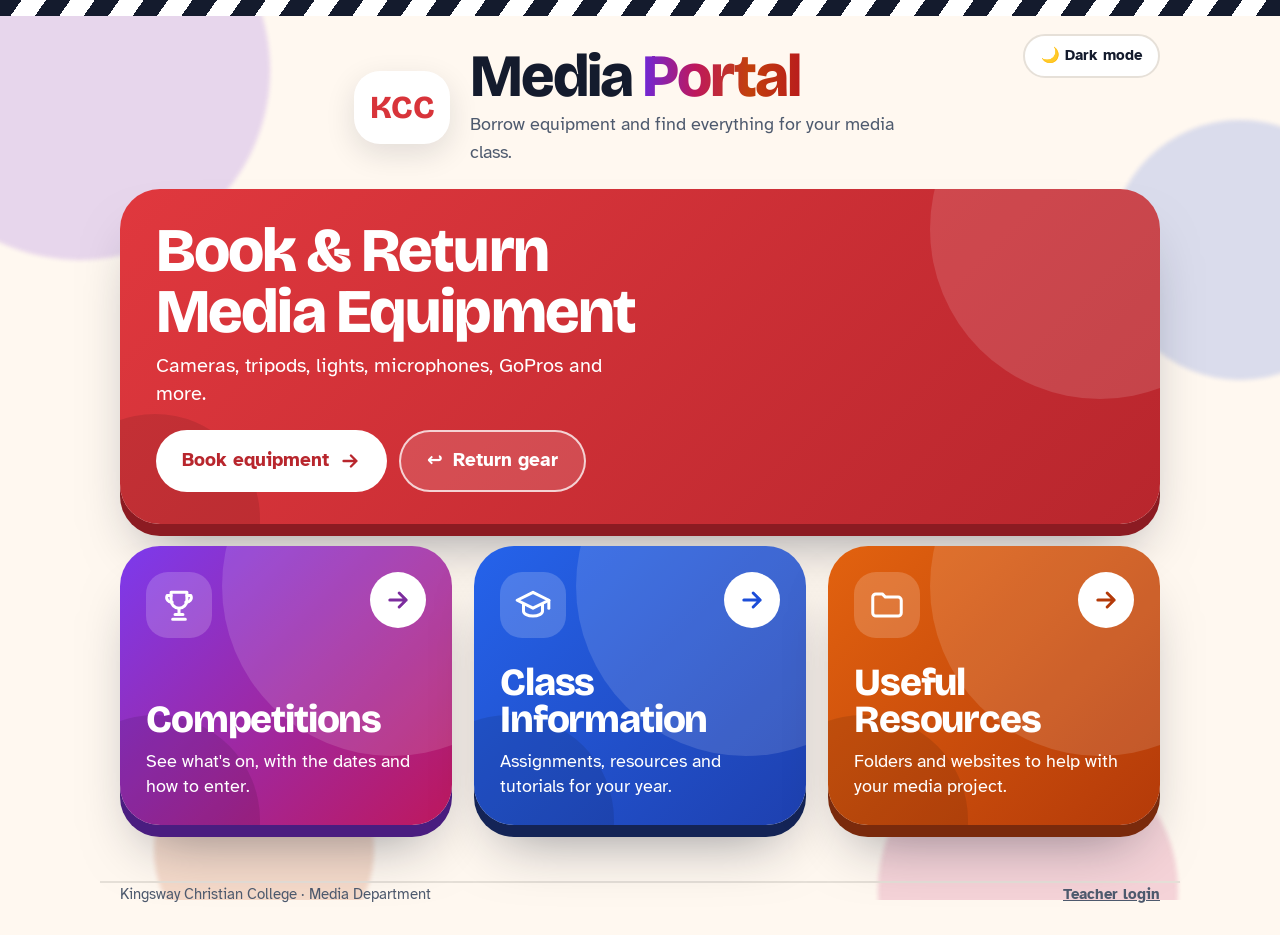
==== commit b8999ce5: "Add files via upload" ====
--- a/public/index.html
+++ b/public/index.html
@@ -67,52 +67,86 @@
 .wrap{max-width:1080px;margin:0 auto;padding:0 20px}
 
 /* header */
-header.top{padding:22px 0 0}
-.toprow{display:flex;justify-content:flex-end;gap:10px}
+header.top{position:relative;padding:18px 0 0}
+.toprow{position:absolute;top:18px;right:20px;z-index:2}
 .mode{border:2px solid var(--line);background:var(--surface);color:var(--ink);border-radius:999px;padding:8px 16px;font:inherit;font-size:15px;font-weight:700;cursor:pointer;min-height:44px}
-.hero{text-align:center;padding:10px 0 6px}
-.logo{width:200px;margin:0 auto 10px;border-radius:28px;background:#fff;box-shadow:0 10px 30px rgba(20,27,45,.12);display:grid;place-items:center;overflow:hidden;padding:16px 18px}
+.hero{display:flex;align-items:center;justify-content:center;gap:20px;padding:14px 0 0}
+.logo{width:96px;flex:none;border-radius:26px;background:#fff;box-shadow:0 10px 30px rgba(20,27,45,.12);display:grid;place-items:center;overflow:hidden;padding:12px 14px}
 .logo img{display:block;width:100%;height:auto}
-@media (max-width:560px){.logo{width:150px;padding:12px 14px}}
-.logo .fallback{font-family:var(--display);font-weight:800;font-size:34px;color:var(--brand)}
-.school{font-weight:700;letter-spacing:.14em;text-transform:uppercase;font-size:14px;color:var(--muted);margin:0}
-h1{font-family:var(--display);font-weight:800;font-size:clamp(42px,8vw,84px);line-height:.98;letter-spacing:-.03em;margin:6px 0 12px}
+.logo .fallback{font-family:var(--display);font-weight:800;font-size:32px;color:var(--brand)}
+h1{font-family:var(--display);font-weight:800;font-size:clamp(38px,5.6vw,60px);line-height:.95;letter-spacing:-.035em;margin:0 0 6px}
 h1 .pop{display:inline-block;background:linear-gradient(90deg,var(--y11),var(--y10),var(--y9),var(--y12));-webkit-background-clip:text;background-clip:text;color:transparent;padding-right:.04em}
-.tag{max-width:40ch;margin:0 auto;color:var(--muted);font-size:19px}
-
-/* the big booking button */
-.book{display:grid;grid-template-columns:4fr 1fr;gap:12px;margin:18px auto 10px;max-width:900px;
-  background:linear-gradient(135deg,#E2464C,var(--brand) 55%,#C42A31);border-radius:30px;padding:14px;
-  box-shadow:0 12px 0 var(--brand-dark),0 26px 44px rgba(216,52,58,.30)}
-.book a{text-decoration:none;color:#fff}
-.book-main{display:flex;align-items:center;gap:20px;padding:20px 24px;border-radius:20px;min-height:116px;
-  background:rgba(255,255,255,.12);border:2px solid rgba(255,255,255,.35);box-shadow:inset 0 1px 0 rgba(255,255,255,.25);
-  transition:background .15s, transform .12s}
-.book-main:hover{background:rgba(255,255,255,.2)}
-.book-main:active{transform:translateY(3px)}
-.book .ic{width:72px;height:72px;flex:none;border-radius:18px;background:#fff;display:grid;place-items:center;box-shadow:0 4px 0 rgba(0,0,0,.15)}
-.book .ic svg{width:44px;height:44px}
-.book .ic svg *{stroke:var(--brand)}
-.book .ic svg circle:last-child{fill:var(--brand)}
-.book .txt{flex:1;text-align:left}
-.book b{display:block;font-family:var(--display);font-weight:800;font-size:clamp(26px,4.2vw,38px);line-height:1.05;letter-spacing:-.01em}
-.book small{display:block;font-size:17px;opacity:.95;margin-top:6px}
-.book-return{display:flex;flex-direction:column;align-items:center;justify-content:center;gap:6px;text-align:center;background:#fff;color:var(--brand-dark)!important;font-weight:800;font-size:19px;line-height:1.15;border-radius:20px;padding:12px 10px;min-height:64px;box-shadow:0 5px 0 rgba(0,0,0,.18);transition:transform .12s, box-shadow .12s}
-.book-return span{font-size:30px;line-height:1}
-.book-return:hover{transform:translateY(-2px)}
-.book-return:active{transform:translateY(4px);box-shadow:0 1px 0 rgba(0,0,0,.18)}
-.qr-under{display:flex;justify-content:center;margin:26px 0 0}
-.qr-tile{appearance:none;cursor:pointer;font:inherit;display:flex;align-items:center;gap:18px;background:var(--surface);color:var(--ink);border:3px solid var(--line);border-radius:24px;padding:14px 24px 14px 14px;text-align:left;box-shadow:0 6px 0 rgba(0,0,0,.12);transition:transform .12s, box-shadow .12s}
-.qr-tile:hover{border-color:var(--ink);transform:translateY(-2px)}
-.qr-tile:active{transform:translateY(3px);box-shadow:0 2px 0 rgba(0,0,0,.12)}
-.qr-tile b{display:block;font-family:var(--display);font-weight:800;font-size:24px;line-height:1.05}
-.qr-tile small{display:block;color:var(--muted);font-size:16px;margin-top:4px}
-.qrbox{display:block;width:118px;flex:none;aspect-ratio:1;background:#fff;border:2px solid var(--line);border-radius:12px;overflow:hidden}
+.tag{margin:0;color:var(--muted);font-size:18px;max-width:38ch}
+@media (max-width:640px){
+  .toprow{position:static;display:flex;justify-content:flex-end}
+  .hero{flex-direction:column;text-align:center;gap:12px;padding-top:6px}
+  .logo{width:96px}
+}
+
+/* ---- home: four huge buttons ---- */
+.hub{display:grid;grid-template-columns:repeat(3,1fr);gap:22px;margin:22px 0 0}
+.tile{position:relative;isolation:isolate;overflow:hidden;color:#fff;text-decoration:none;border-radius:40px;padding:26px;min-height:250px;background:var(--tg);
+  box-shadow:0 12px 0 var(--td),0 36px 60px -26px rgba(20,27,45,.5);transition:transform .25s cubic-bezier(.2,.8,.2,1),box-shadow .25s}
+.tile::before,.tile::after{content:"";position:absolute;z-index:-1;border-radius:50%;pointer-events:none}
+.tile::before{width:340px;height:340px;right:-110px;top:-130px;background:rgba(255,255,255,.13)}
+.tile::after{width:210px;height:210px;left:-70px;bottom:-100px;background:rgba(0,0,0,.10)}
+a.tile{display:grid;grid-template-columns:1fr auto;grid-template-rows:auto 1fr}
+a.tile:hover,.tile-book:hover{transform:translateY(-6px);box-shadow:0 18px 0 var(--td),0 46px 70px -28px rgba(20,27,45,.55)}
+a.tile:active{transform:translateY(5px);box-shadow:0 5px 0 var(--td)}
+.tile .ico{width:66px;height:66px;border-radius:22px;background:rgba(255,255,255,.18);display:grid;place-items:center}
+.tile .ico svg{width:38px;height:38px;fill:none;stroke:#fff;stroke-width:1.9;stroke-linecap:round;stroke-linejoin:round}
+.tile .go{width:56px;height:56px;border-radius:50%;background:#fff;color:var(--tc);display:grid;place-items:center;transition:transform .25s cubic-bezier(.2,.8,.2,1)}
+.tile .go svg{width:28px;height:28px}
+a.tile:hover .go{transform:translateX(4px) rotate(-45deg)}
+.tile-text{grid-column:1/-1;align-self:end;padding-top:26px}
+.tile h2{color:#fff;text-align:left;margin:0;font-size:clamp(28px,3vw,40px);line-height:.98;letter-spacing:-.03em;text-wrap:balance}
+.tile p{margin:10px 0 0;font-size:18px;line-height:1.4;max-width:30ch}
+.tile a:focus-visible,.tile button:focus-visible,a.tile:focus-visible{outline:4px solid #fff;outline-offset:4px}
+
+.tile-book{grid-column:1/-1;display:grid;grid-template-columns:1fr auto;gap:28px 44px;align-items:center;min-height:0;padding:32px 36px}
+.tile-book h2{font-size:clamp(36px,5vw,62px);max-width:15ch}
+.tb-main{display:flex;flex-direction:column;gap:16px;align-items:flex-start}
+.tb-main .tile-text{padding-top:0;grid-column:auto;align-self:flex-start}
+.tb-main p{font-size:20px;max-width:36ch}
+.tb-actions{display:flex;gap:12px;flex-wrap:wrap;margin-top:6px}
+.pill{display:inline-flex;align-items:center;gap:10px;font-weight:800;font-size:19px;border-radius:999px;padding:14px 26px;min-height:54px;text-decoration:none;transition:transform .15s}
+.pill svg{width:22px;height:22px}
+.pill:hover{transform:translateY(-2px)}
+.pill-w{background:#fff;color:var(--tc)}
+.pill-o{background:rgba(255,255,255,.14);color:#fff;border:2px solid rgba(255,255,255,.75)}
+.tile-link::after{content:"";position:absolute;inset:0;z-index:1}      /* the whole tile is clickable */
+.pill-o,.qr-card{position:relative;z-index:2}
+.qr-card{appearance:none;border:0;cursor:pointer;font:inherit;background:#fff;color:var(--ink);border-radius:30px;padding:18px 18px 16px;display:flex;flex-direction:column;align-items:center;gap:10px;box-shadow:0 8px 0 rgba(0,0,0,.18);transition:transform .15s}
+.qr-card:hover{transform:translateY(-3px) rotate(-1.2deg)}
+.qr-card b{display:block;font-family:var(--display);font-weight:800;font-size:22px;line-height:1;color:var(--tc);text-align:center}
+.qr-card small{display:block;color:var(--muted);font-size:14px;margin-top:3px;text-align:center}
+.qrbox{display:block;width:150px;flex:none;aspect-ratio:1;background:#fff;overflow:hidden;border-radius:10px}
 .qrbox svg{display:block;width:100%;height:auto}
-.book a:focus-visible{outline:4px solid #fff;outline-offset:3px}
-.quick{display:flex;justify-content:center;gap:12px;flex-wrap:wrap;margin:22px 0 0}
-.quick a{display:inline-flex;align-items:center;gap:8px;background:var(--surface);border:2px solid var(--line);border-radius:999px;padding:12px 20px;text-decoration:none;font-weight:700;min-height:50px}
-.quick a:hover{border-color:var(--ink)}
+@media (max-width:940px){
+  .hub{grid-template-columns:1fr 1fr}
+  .hub>.tile:last-child{grid-column:1/-1;min-height:230px}
+}
+@media (max-width:700px){
+  .hub{grid-template-columns:1fr;gap:20px}
+  .tile{min-height:230px;border-radius:34px;padding:24px}
+  .tile-book{grid-template-columns:1fr;padding:26px;gap:22px}
+  .qr-card{flex-direction:row;gap:16px;padding:14px 18px 14px 14px;border-radius:26px}
+  .qr-card .qct{text-align:left}
+  .qr-card b,.qr-card small{text-align:left}
+  .qrbox{width:92px}
+}
+
+/* ---- each section opens as its own screen ---- */
+.view{display:none}
+.view.on{display:block;animation:pop .28s ease}
+.vbar{position:sticky;top:env(safe-area-inset-top,0px);z-index:20;padding:14px 0 4px;pointer-events:none}
+.vbar .back{pointer-events:auto}
+.back{display:inline-flex;align-items:center;gap:10px;font-weight:800;font-size:17px;text-decoration:none;color:var(--ink);background:var(--surface);border:2px solid var(--ink);border-radius:999px;padding:10px 20px 10px 14px;min-height:48px;box-shadow:0 4px 0 var(--ink);transition:transform .12s,box-shadow .12s}
+.back:hover{transform:translateY(-2px);box-shadow:0 6px 0 var(--ink)}
+.back:active{transform:translateY(3px);box-shadow:0 1px 0 var(--ink)}
+.back svg{width:22px;height:22px}
+.view .blk{padding-top:14px}
+main:focus{outline:none}
 
 /* years */
 section{padding:46px 0 0}
@@ -255,14 +289,8 @@
 
 footer{margin:56px 0 30px;padding-top:20px;border-top:2px solid var(--line);display:flex;justify-content:space-between;gap:12px;flex-wrap:wrap;color:var(--muted);font-size:15px}
 footer a,footer .linkbtn{font-weight:700}
+footer.wrap{margin-top:56px;margin-bottom:28px}
 @media (max-width:560px){
-  .book{grid-template-columns:1fr;padding:12px;gap:10px}
-  .book-main{gap:14px;padding:10px;min-height:0;width:100%}
-  .qr-tile{gap:14px;padding:10px 16px 10px 10px}
-  .qrbox{width:92px}
-  .book-return{flex-direction:row;gap:10px;min-height:60px}
-  .book-return span{font-size:22px}
-  .book .ic{width:60px;height:60px}
   .panel{padding:18px}
   .panel .book-yr{margin-left:0;width:100%;justify-content:center}
   .yr{min-height:124px}.yr .num{font-size:52px}
@@ -271,7 +299,7 @@
 </style>
 </head>
 <body>
-<a class="skip" href="#main">Skip to content</a>
+<a class="skip" href="#main" id="skip">Skip to content</a>
 <div class="bg-shapes" aria-hidden="true"><span class="s1"></span><span class="s2"></span><span class="s3"></span><span class="s4"></span><span class="s5"></span></div>
 <div class="slate" aria-hidden="true"></div>
 
@@ -279,51 +307,84 @@
   <div class="toprow"><button class="mode" id="mode" aria-label="Switch light or dark mode">🌙 Dark mode</button></div>
   <div class="hero">
     <div class="logo"><img src="/kcc-logo.png" alt="Kingsway Christian College logo" onerror="this.replaceWith(Object.assign(document.createElement('span'),{className:'fallback',textContent:'KCC',ariaHidden:'true'}))"></div>
-    <h1>Media <span class="pop">Portal</span></h1>
-    <p class="tag">Borrow equipment and find everything for your media class.</p>
+    <div>
+      <h1>Media <span class="pop">Portal</span></h1>
+      <p class="tag">Borrow equipment and find everything for your media class.</p>
+    </div>
   </div>
 </header>
 
-<main id="main" class="wrap">
-
-  <!-- BOOK EQUIPMENT -->
-  <section id="bookSec" class="blk" aria-labelledby="bookTitle" style="padding-top:34px">
-    <h2 id="bookTitle" class="big-h">Book Media Equipment</h2>
-    <div class="book">
-      <a class="book-main" href="/book/">
-        <span class="ic" aria-hidden="true"><svg viewBox="0 0 48 48" fill="none" stroke="#fff" stroke-width="3" stroke-linecap="round" stroke-linejoin="round"><rect x="5" y="14" width="38" height="26" rx="5"/><path d="M15 14l3-6h12l3 6"/><circle cx="24" cy="27" r="8"/><circle cx="36" cy="20" r="1.5" fill="#fff"/></svg></span>
-        <span class="txt"><b>Book Media Equipment</b><small>Cameras, tripods, lights, microphones, GoPros and more</small></span>
+<main id="main" class="wrap" tabindex="-1">
+
+  <!-- HOME: four huge buttons -->
+  <div id="home" class="view on">
+    <div class="hub">
+
+      <article class="tile tile-book" style="--tg:linear-gradient(135deg,#E0383E,#B8262D);--td:#8C1B22;--tc:#B8262D">
+        <div class="tb-main">
+          <div class="tile-text">
+            <h2>Book &amp; Return Media Equipment</h2>
+            <p>Cameras, tripods, lights, microphones, GoPros and more.</p>
+          </div>
+          <div class="tb-actions">
+            <a class="pill pill-w tile-link" href="/book/">Book equipment <svg viewBox="0 0 24 24" fill="none" stroke="currentColor" stroke-width="2.6" stroke-linecap="round" stroke-linejoin="round" aria-hidden="true"><path d="M5 12h14M13 6l6 6-6 6"/></svg></a>
+            <a class="pill pill-o" href="/book/#return"><span aria-hidden="true">↩</span> Return gear</a>
+          </div>
+        </div>
+        <button type="button" class="qr-card" id="qrBtn" data-act="qr" aria-label="Show the booking QR code bigger" hidden>
+          <span class="qrbox" id="qrMini"></span>
+          <span class="qct"><b>Scan to book</b><small>Tap to make it bigger</small></span>
+        </button>
+      </article>
+
+      <a class="tile" href="#competitions" style="--tg:linear-gradient(135deg,#7C3AED,#BE185D);--td:#4A1D80;--tc:#7C2D9E">
+        <span class="ico" aria-hidden="true"><svg viewBox="0 0 24 24"><path d="M7 4h10v5a5 5 0 01-10 0z"/><path d="M7 6H4.5a3 3 0 003.2 4.2M17 6h2.5a3 3 0 01-3.2 4.2"/><path d="M12 14v4M9.5 18h5M8 21h8"/></svg></span>
+        <span class="go" aria-hidden="true"><svg viewBox="0 0 24 24" fill="none" stroke="currentColor" stroke-width="2.6" stroke-linecap="round" stroke-linejoin="round"><path d="M5 12h14M13 6l6 6-6 6"/></svg></span>
+        <div class="tile-text"><h2>Competitions</h2><p>See what's on, with the dates and how to enter.</p></div>
       </a>
-      <a class="book-return" href="/book/#return"><span aria-hidden="true">↩</span> Return gear</a>
+
+      <a class="tile" href="#classes" style="--tg:linear-gradient(135deg,#2563EB,#1E40AF);--td:#142456;--tc:#1D4ED8">
+        <span class="ico" aria-hidden="true"><svg viewBox="0 0 24 24"><path d="M2 9l10-5 10 5-10 5z"/><path d="M6 11.5V16c0 1.6 2.7 3 6 3s6-1.4 6-3v-4.5"/><path d="M22 9v5"/></svg></span>
+        <span class="go" aria-hidden="true"><svg viewBox="0 0 24 24" fill="none" stroke="currentColor" stroke-width="2.6" stroke-linecap="round" stroke-linejoin="round"><path d="M5 12h14M13 6l6 6-6 6"/></svg></span>
+        <div class="tile-text"><h2>Class Information</h2><p>Assignments, resources and tutorials for your year.</p></div>
+      </a>
+
+      <a class="tile" href="#resources" style="--tg:linear-gradient(135deg,#E2620F,#B43A09);--td:#7A2A0C;--tc:#B43A09">
+        <span class="ico" aria-hidden="true"><svg viewBox="0 0 24 24"><path d="M3 7a2 2 0 012-2h4l2 2h8a2 2 0 012 2v8a2 2 0 01-2 2H5a2 2 0 01-2-2z"/></svg></span>
+        <span class="go" aria-hidden="true"><svg viewBox="0 0 24 24" fill="none" stroke="currentColor" stroke-width="2.6" stroke-linecap="round" stroke-linejoin="round"><path d="M5 12h14M13 6l6 6-6 6"/></svg></span>
+        <div class="tile-text"><h2>Useful Resources</h2><p>Folders and websites to help with your media project.</p></div>
+      </a>
     </div>
-    <div class="qr-under">
-      <button type="button" class="qr-tile" id="qrBtn" data-act="qr" aria-label="Show the booking QR code bigger" hidden>
-        <span class="qrbox" id="qrMini"></span>
-        <span><b>Scan to book</b><small>Tap the code to make it bigger</small></span>
-      </button>
-    </div>
-  </section>
+  </div>
 
   <!-- COMPETITIONS -->
-  <section id="comp" class="blk" aria-labelledby="compTitle" hidden></section>
-
-  <!-- YEAR INFORMATION + TUTORIALS -->
-  <section id="years" class="blk" aria-labelledby="yearsTitle">
-    <h2 id="yearsTitle" class="big-h">Media Class Information</h2>
-    <p class="sub">Tap your year to find your assignments, resources and class web page. Tap it again to close.</p>
-    <div class="years" id="yearGrid"></div>
-    <div class="panel" id="yearPanel" aria-live="polite"></div>
-  </section>
-
-  <section id="tutBlock" class="blk" aria-labelledby="tutTitle" hidden>
-    <h2 id="tutTitle" class="big-h">Media Equipment Tutorials</h2>
-    <p class="sub">Tap a tutorial to watch it. Tap it again to close.</p>
-    <div class="years" id="tutGrid"></div>
-    <div class="panel" id="tutPanel" aria-live="polite"></div>
-  </section>
+  <div id="v-competitions" class="view">
+    <div class="vbar"><a class="back" href="#"><svg viewBox="0 0 24 24" fill="none" stroke="currentColor" stroke-width="2.6" stroke-linecap="round" stroke-linejoin="round" aria-hidden="true"><path d="M19 12H5M11 6l-6 6 6 6"/></svg>Back to portal home</a></div>
+    <section id="comp" class="blk" aria-labelledby="compTitle"></section>
+  </div>
+
+  <!-- CLASS INFORMATION (+ tutorials) -->
+  <div id="v-classes" class="view">
+    <div class="vbar"><a class="back" href="#"><svg viewBox="0 0 24 24" fill="none" stroke="currentColor" stroke-width="2.6" stroke-linecap="round" stroke-linejoin="round" aria-hidden="true"><path d="M19 12H5M11 6l-6 6 6 6"/></svg>Back to portal home</a></div>
+    <section id="years" class="blk" aria-labelledby="yearsTitle">
+      <h2 id="yearsTitle" class="big-h">Media Class Information</h2>
+      <p class="sub">Tap your year to find your assignments, resources and class web page. Tap it again to close.</p>
+      <div class="years" id="yearGrid"></div>
+      <div class="panel" id="yearPanel" aria-live="polite"></div>
+    </section>
+    <section id="tutBlock" class="blk" aria-labelledby="tutTitle" hidden style="padding-top:46px">
+      <h2 id="tutTitle" class="big-h">Media Equipment Tutorials</h2>
+      <p class="sub">Tap a tutorial to watch it. Tap it again to close.</p>
+      <div class="years" id="tutGrid"></div>
+      <div class="panel" id="tutPanel" aria-live="polite"></div>
+    </section>
+  </div>
 
   <!-- USEFUL RESOURCES -->
-  <section id="linksSec" class="blk" aria-labelledby="linksTitle" hidden></section>
+  <div id="v-resources" class="view">
+    <div class="vbar"><a class="back" href="#"><svg viewBox="0 0 24 24" fill="none" stroke="currentColor" stroke-width="2.6" stroke-linecap="round" stroke-linejoin="round" aria-hidden="true"><path d="M19 12H5M11 6l-6 6 6 6"/></svg>Back to portal home</a></div>
+    <section id="linksSec" class="blk" aria-labelledby="linksTitle"></section>
+  </div>
 </main>
 
 <footer class="wrap">
@@ -548,20 +609,18 @@
 function renderComp(){
   cancelAnimationFrame(M.raf);
   const sec=$("#comp"), list=P.competitions;
-  if(!list.length&&!editing()){sec.hidden=true;sec.innerHTML="";return;}
-  sec.hidden=false;
   const live=list.length&&!editing()&&!REDUCED;
   sec.innerHTML=`<h2 id="compTitle" class="big-h">Competitions</h2>
     ${list.length?`<p class="sub">Tap a poster to see the dates and the competition page. Scroll sideways to browse.</p>
     <div class="stream" id="stream" tabindex="0" role="region" aria-label="Competition posters. Scroll sideways to browse."><div class="track">${list.map(posterHTML).join("")}</div></div>
-    ${live?`<div class="stream-tools"><button type="button" class="mode" id="ppBtn" data-act="pp" aria-pressed="${M.paused}">${M.paused?"▶ Play":"❚❚ Pause"}</button></div>`:""}`:""}
+    ${live?`<div class="stream-tools"><button type="button" class="mode" id="ppBtn" data-act="pp" aria-pressed="${M.paused}">${M.paused?"▶ Play":"❚❚ Pause"}</button></div>`:""}`:(editing()?"":`<p class="sub">There are no competitions on right now. Check back soon.</p>`)}
     ${editing()?`<div class="dz big" data-sec="comp"><form class="linkform" id="compForm"><label for="compUrl"><b>Paste a competition link</b> and the poster, start date and end date are filled in for you to check.</label><div class="row"><input id="compUrl" type="url" inputmode="url" placeholder="https://..." autocomplete="off"><button class="btn brand">Add competition</button></div></form><span>or drag poster images or PDFs here <button type="button" class="btn ghost" data-act="browse" data-sec="comp">Choose files</button></span></div>`:""}`;
   if(live) setupStream();
 }
 function setupStream(){
   const st=$("#stream"); if(!st) return; const tr=st.firstElementChild;
   requestAnimationFrame(()=>{
-    if(!$("#stream")||!tr.children.length) return;
+    if(!$("#stream")||!tr.children.length||!st.clientWidth) return;
     if(tr.scrollWidth<=st.clientWidth+30) return;           /* few posters: no need to scroll */
     const n=tr.children.length;
     [...tr.children].forEach(c=>{const k=c.cloneNode(true);k.setAttribute("aria-hidden","true");k.querySelectorAll("button").forEach(b=>b.tabIndex=-1);tr.appendChild(k);});
@@ -730,10 +789,9 @@
    ============================================================= */
 function renderLinks(){
   const sec=$("#linksSec"), list=P.links;
-  if(!list.length&&!editing()){sec.hidden=true;sec.innerHTML="";return;}
-  sec.hidden=false; sec.style.setProperty("--panel-c","var(--y8)");
+  sec.style.setProperty("--panel-c","var(--y8)");
   sec.innerHTML=`<h2 id="linksTitle" class="big-h">Useful Resources</h2><p class="sub">These are folders and websites that could help with your media project.</p>
-    ${list.length?`<div class="cards">${cardsHTML("auto",list,"links","","")}</div>`:""}${editing()?dzHTML("links","",""):""}`;
+    ${list.length?`<div class="cards">${cardsHTML("auto",list,"links","","")}</div>`:(editing()?"":`<p class="sub">Nothing has been added yet.</p>`)}${editing()?dzHTML("links","",""):""}`;
 }
 
 /* =============================================================
@@ -1055,7 +1113,28 @@
 setMode(store.get("kcc-portal-theme")||"");
 modeBtn.onclick=()=>{const dark=root.dataset.theme?root.dataset.theme==="dark":matchMedia("(prefers-color-scheme: dark)").matches;setMode(dark?"light":"dark");};
 
-renderAll();
+/* =============================================================
+   SCREENS: home plus three sections, chosen by the web address (#competitions, #classes, #resources)
+   ============================================================= */
+const VIEWS={competitions:"v-competitions",classes:"v-classes",resources:"v-resources"};
+const TITLES={home:"KCC Media Portal",competitions:"Competitions · KCC Media Portal",classes:"Class Information · KCC Media Portal",resources:"Useful Resources · KCC Media Portal"};
+let curView;
+function route(){
+  const h=location.hash.slice(1),v=VIEWS[h]?h:"home",id=v==="home"?"home":VIEWS[v];
+  document.querySelectorAll(".view").forEach(el=>el.classList.toggle("on",el.id===id));
+  document.title=TITLES[v];
+  if(v==="competitions")renderComp();else cancelAnimationFrame(M.raf);
+  if(curView!==undefined&&curView!==v){
+    scrollTo(0,0);
+    const hd=v==="home"?$("#main"):$("#"+id+" h2");
+    if(hd){if(v!=="home")hd.tabIndex=-1;hd.focus({preventScroll:true});}
+  }
+  curView=v;
+}
+addEventListener("hashchange",route);
+$("#skip").addEventListener("click",e=>{e.preventDefault();$("#main").focus();});
+
+renderAll();route();
 </script>
 </body>
 </html>
